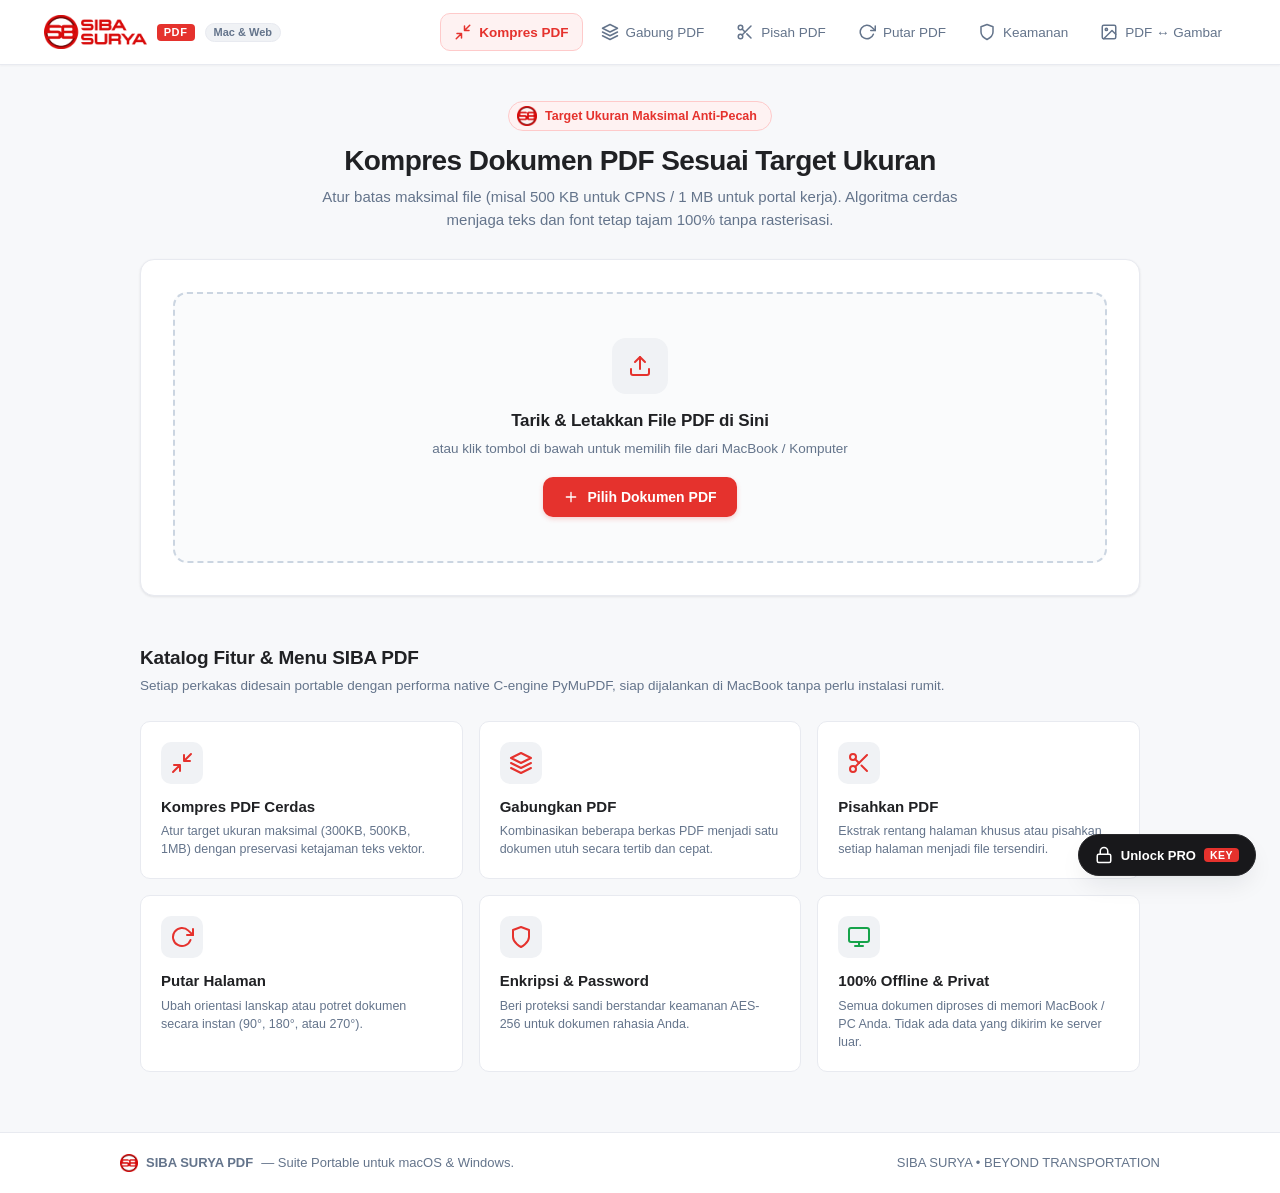
==== index.html @ d560466a "auto download now exist" ====
<!DOCTYPE html>
<html lang="id">

<head>
  <meta charset="UTF-8">
  <meta name="viewport" content="width=device-width, initial-scale=1.0">
  <title>SIBA SURYA PDF - Suite PDF Portable</title>
  <style>
/* ==========================================================================
   SIBA SURYA PDF SUITE - Premium Minimalist Design System
   Engineered for macOS & Modern Web | Apple-Inspired Clean Aesthetic
   ========================================================================== */

:root {
  /* Typography */
  --font-sans: -apple-system, BlinkMacSystemFont, "SF Pro Text", "SF Pro Display", "Segoe UI", Roboto, Helvetica, Arial, sans-serif;
  --font-mono: ui-monospace, SFMono-Regular, Menlo, Monaco, Consolas, "Liberation Mono", "Courier New", monospace;

  /* Primary Brand (Siba Crimson & Soft Tints) */
  --color-primary: #e5322d;
  --color-primary-hover: #cc2521;
  --color-primary-subtle: #fef2f2;
  --color-primary-border: #fecaca;
  --color-primary-glow: rgba(229, 50, 45, 0.15);

  /* Semantic Palettes (Soft & Comfortable) */
  --color-success: #16a34a;
  --color-success-subtle: #e7f3ec;
  --color-success-border: #b8dec8;
  --color-success-text: #15803d;

  --color-info: #2563eb;
  --color-info-subtle: #e9edff;
  --color-info-border: #c7d7fe;
  --color-info-text: #1d4ed8;

  --color-warning: #d97706;
  --color-warning-subtle: #fff1e3;
  --color-warning-border: #fcd9b6;
  --color-warning-text: #b45309;

  /* Neutral Background Surfaces (Apple Light UI) */
  --bg-app: #f7f8fa;
  --bg-surface: #ffffff;
  --bg-secondary: #f0f2f5;
  --bg-tertiary: #e9ecf0;

  /* Neutral Text Hierarchy */
  --text-main: #202124;
  --text-secondary: #64748b;
  --text-muted: #94a3b8;
  --text-subtle: #cbd5e1;

  /* Borders & Dividers */
  --border-subtle: #e8eaf0;
  --border-strong: #d5d8e0;
  --border-dashed: #cbd5e1;

  /* Layered Elevation Shadows */
  --shadow-xs: 0 1px 2px rgba(15, 23, 42, 0.04);
  --shadow-sm: 0 1px 3px rgba(15, 23, 42, 0.06), 0 1px 2px rgba(15, 23, 42, 0.03);
  --shadow-md: 0 4px 8px -1px rgba(15, 23, 42, 0.06), 0 2px 4px -2px rgba(15, 23, 42, 0.04);
  --shadow-lg: 0 12px 24px -4px rgba(15, 23, 42, 0.08), 0 4px 8px -4px rgba(15, 23, 42, 0.03);
  --shadow-modal: 0 24px 48px -12px rgba(15, 23, 42, 0.2), 0 12px 24px -8px rgba(15, 23, 42, 0.08);

  /* Standard 8pt Spacing Scale */
  --space-1: 4px;
  --space-2: 8px;
  --space-3: 12px;
  --space-4: 16px;
  --space-5: 20px;
  --space-6: 24px;
  --space-8: 32px;
  --space-10: 40px;
  --space-12: 48px;

  /* Corner Radii */
  --radius-xs: 4px;
  --radius-sm: 6px;
  --radius-md: 10px;
  --radius-lg: 14px;
  --radius-xl: 18px;
  --radius-full: 9999px;

  /* Transitions */
  --transition-fast: 160ms cubic-bezier(0.16, 1, 0.3, 1);
  --transition-normal: 220ms cubic-bezier(0.16, 1, 0.3, 1);

  /* Editor Overlay Inpainting Defaults */
  --text-color: #111827;
  --bg-inpainting: #ffffff;
}

/* ==========================================================================
   CSS Reset & Base Rules
   ========================================================================== */

*, *::before, *::after {
  box-sizing: border-box;
  margin: 0;
  padding: 0;
}

html {
  font-size: 16px;
  -webkit-text-size-adjust: 100%;
  text-size-adjust: 100%;
  scroll-behavior: smooth;
}

body {
  font-family: var(--font-sans);
  background-color: var(--bg-app);
  color: var(--text-main);
  line-height: 1.5;
  -webkit-font-smoothing: antialiased;
  -moz-osx-font-smoothing: grayscale;
  min-height: 100vh;
  display: flex;
  flex-direction: column;
}

button, input, select, textarea {
  font-family: inherit;
  font-size: inherit;
}

/* Universal Icon System */
.ui-icon {
  display: inline-block;
  vertical-align: middle;
  flex-shrink: 0;
  stroke-width: 2;
  stroke-linecap: round;
  stroke-linejoin: round;
  transition: transform var(--transition-fast), stroke var(--transition-fast);
}

.icon-xs { width: 14px; height: 14px; }
.icon-sm { width: 16px; height: 16px; }
.icon-md { width: 18px; height: 18px; }
.icon-lg { width: 20px; height: 20px; }
.icon-xl { width: 24px; height: 24px; }
.icon-2xl { width: 32px; height: 32px; }

/* ==========================================================================
   Top Header & Navigation (Strictly 1-Line Navbar)
   ========================================================================== */

.header {
  background: var(--bg-surface);
  border-bottom: 1px solid var(--border-subtle);
  position: sticky;
  top: 0;
  z-index: 100;
  box-shadow: var(--shadow-xs);
}

.header-inner {
  max-width: 1240px;
  margin: 0 auto;
  padding: 0 24px;
  height: 64px;
  display: flex;
  align-items: center;
  justify-content: space-between;
  gap: 16px;
}

.brand {
  display: inline-flex;
  align-items: center;
  gap: 10px;
  text-decoration: none;
  flex-shrink: 0;
}

.brand-full-logo {
  height: 34px;
  width: auto;
  object-fit: contain;
  display: block;
}

.badge-app-title {
  font-size: 11px;
  font-weight: 800;
  letter-spacing: 0.6px;
  color: #ffffff;
  background: var(--color-primary);
  padding: 3px 7px;
  border-radius: var(--radius-xs);
  display: inline-flex;
  align-items: center;
  line-height: 1;
}

.badge-platform {
  font-size: 11px;
  font-weight: 600;
  padding: 3px 8px;
  border-radius: var(--radius-full);
  background: var(--bg-secondary);
  color: var(--text-secondary);
  border: 1px solid var(--border-subtle);
  line-height: 1;
}

/* Nav Tabs: Strictly 1 Line with Smooth Native Touch Scrolling */
.nav-tabs {
  display: flex !important;
  align-items: center !important;
  gap: 4px !important;
  flex-wrap: nowrap !important;
  white-space: nowrap !important;
  overflow-x: auto !important;
  scrollbar-width: none !important;
  -ms-overflow-style: none !important;
  -webkit-overflow-scrolling: touch !important;
  padding: 4px 0 !important;
}

.nav-tabs::-webkit-scrollbar {
  display: none !important;
}

.nav-btn {
  display: inline-flex;
  align-items: center;
  gap: 7px;
  height: 38px;
  padding: 0 13px;
  background: transparent;
  border: 1px solid transparent;
  border-radius: var(--radius-md);
  font-size: 13.5px;
  font-weight: 500;
  color: var(--text-secondary);
  cursor: pointer;
  white-space: nowrap;
  flex-shrink: 0;
  transition: all var(--transition-fast);
}

.nav-btn:hover {
  background: var(--bg-secondary);
  color: var(--text-main);
}

.nav-btn.active {
  background: var(--color-primary-subtle);
  color: var(--color-primary);
  border-color: var(--color-primary-border);
  font-weight: 600;
}

.nav-btn .ui-icon {
  color: inherit;
}

/* Red Glossy Shimmering PRO Tab */
.nav-btn-pro {
  display: none;
  background: linear-gradient(135deg, #dc2626 0%, #b91c1c 100%) !important;
  color: #ffffff !important;
  font-weight: 700 !important;
  border: 1px solid #ef4444 !important;
  position: relative !important;
  overflow: hidden !important;
  box-shadow: 0 2px 6px rgba(220, 38, 38, 0.25) !important;
}

.nav-btn-pro .ui-icon {
  stroke: #ffffff !important;
}

.nav-btn-pro::after {
  content: '';
  position: absolute;
  top: -50%;
  left: -70%;
  width: 45%;
  height: 200%;
  background: linear-gradient(
    to right,
    rgba(255, 255, 255, 0) 0%,
    rgba(255, 255, 255, 0.45) 50%,
    rgba(255, 255, 255, 0) 100%
  );
  transform: rotate(25deg);
  animation: proShimmer 2.8s infinite cubic-bezier(0.4, 0, 0.2, 1);
  pointer-events: none;
}

@keyframes proShimmer {
  0% { left: -70%; }
  45%, 100% { left: 140%; }
}

@keyframes toastSlideDown {
  from {
    opacity: 0;
    transform: translate(-50%, -20px);
  }
  to {
    opacity: 1;
    transform: translate(-50%, 0);
  }
}

#auto-download-toast {
  position: fixed;
  top: 24px;
  left: 50%;
  transform: translateX(-50%);
  background: #059669;
  color: #ffffff;
  padding: 12px 24px;
  border-radius: 9999px;
  box-shadow: 0 10px 25px rgba(5, 150, 105, 0.40);
  z-index: 99999;
  font-size: 13.5px;
  font-weight: 600;
  display: flex;
  align-items: center;
  gap: 10px;
  pointer-events: none;
  animation: toastSlideDown 0.3s cubic-bezier(0.16, 1, 0.3, 1);
  transition: opacity 0.3s ease, transform 0.3s ease;
}

body.pro-editor-dark-mode #auto-download-toast {
  background: #059669 !important;
  color: #ffffff !important;
  box-shadow: 0 12px 28px rgba(0, 0, 0, 0.65) !important;
  border: 1px solid rgba(255, 255, 255, 0.18) !important;
}

.nav-btn-pro.active {
  border-color: #fca5a5 !important;
  box-shadow: 0 0 0 3px rgba(239, 68, 68, 0.25), 0 4px 12px rgba(220, 38, 38, 0.35) !important;
}

/* ==========================================================================
   Main Layout & Hero Section
   ========================================================================== */

.container {
  max-width: 1040px;
  width: 100%;
  margin: 36px auto 60px;
  padding: 0 20px;
  flex: 1;
}

.hero-section {
  text-align: center;
  margin-bottom: 28px;
}

.hero-brand-badge {
  display: inline-flex;
  align-items: center;
  gap: 8px;
  padding: 4px 14px 4px 8px;
  border-radius: var(--radius-full);
  background: var(--color-primary-subtle);
  color: var(--color-primary);
  border: 1px solid var(--color-primary-border);
  font-size: 12.5px;
  font-weight: 600;
  margin-bottom: 12px;
}

.hero-sb-icon {
  width: 20px;
  height: 20px;
  object-fit: contain;
  display: block;
}

.hero-title {
  font-size: 28px;
  font-weight: 700;
  letter-spacing: -0.02em;
  color: var(--text-main);
  margin-bottom: 8px;
  line-height: 1.25;
}

.hero-subtitle {
  font-size: 15px;
  color: var(--text-secondary);
  max-width: 640px;
  margin: 0 auto;
  line-height: 1.5;
}

/* ==========================================================================
   Card Surfaces & Containers
   ========================================================================== */

.card-box {
  background: var(--bg-surface);
  border: 1px solid var(--border-subtle);
  border-radius: var(--radius-lg);
  box-shadow: var(--shadow-sm);
  padding: 32px;
  margin-bottom: 32px;
  transition: box-shadow var(--transition-normal);
}

/* Dropzone: Standardized Vector Icon, Clean Dashed Border */
.dropzone {
  border: 2px dashed var(--border-dashed);
  border-radius: var(--radius-lg);
  padding: 44px 24px;
  text-align: center;
  background: #fafbfc;
  cursor: pointer;
  transition: all var(--transition-normal);
  position: relative;
}

.dropzone:hover, .dropzone.dragover {
  border-color: var(--color-primary);
  background: #fef8f8;
}

.dropzone-icon-wrap {
  width: 56px;
  height: 56px;
  border-radius: var(--radius-lg);
  background: var(--bg-secondary);
  display: inline-flex;
  align-items: center;
  justify-content: center;
  color: var(--color-primary);
  margin-bottom: 14px;
  transition: transform var(--transition-fast), background var(--transition-fast);
}

.dropzone:hover .dropzone-icon-wrap {
  transform: translateY(-2px);
  background: var(--color-primary-subtle);
}

.dropzone-title {
  font-size: 17px;
  font-weight: 700;
  color: var(--text-main);
  margin-bottom: 5px;
  letter-spacing: -0.01em;
}

.dropzone-subtitle {
  font-size: 13.5px;
  color: var(--text-secondary);
  margin-bottom: 18px;
}

/* Buttons */
.btn-select-file {
  display: inline-flex;
  align-items: center;
  justify-content: center;
  gap: 8px;
  height: 40px;
  padding: 0 20px;
  background: var(--color-primary);
  color: #ffffff;
  border-radius: var(--radius-md);
  font-size: 14px;
  font-weight: 600;
  border: none;
  cursor: pointer;
  box-shadow: 0 2px 5px rgba(229, 50, 45, 0.22);
  transition: all var(--transition-fast);
}

.btn-select-file:hover {
  background: var(--color-primary-hover);
  box-shadow: 0 4px 10px rgba(229, 50, 45, 0.32);
}

.btn-action-main {
  width: 100%;
  height: 48px;
  padding: 0 24px;
  background: var(--color-primary);
  color: #ffffff;
  border: none;
  border-radius: var(--radius-md);
  font-size: 15px;
  font-weight: 600;
  cursor: pointer;
  box-shadow: 0 2px 6px rgba(229, 50, 45, 0.22);
  transition: all var(--transition-fast);
  display: inline-flex;
  align-items: center;
  justify-content: center;
  gap: 8px;
}

.btn-action-main:hover {
  background: var(--color-primary-hover);
  box-shadow: 0 4px 14px rgba(229, 50, 45, 0.32);
}

.btn-action-main:disabled {
  opacity: 0.45;
  cursor: not-allowed;
  box-shadow: none;
}

/* File List Header for Merge PDF */
.file-list-header {
  display: flex;
  align-items: center;
  justify-content: space-between;
  margin-top: 14px;
  margin-bottom: 8px;
  padding: 4px 2px;
}

.file-list-header-left {
  display: flex;
  align-items: center;
  gap: 8px;
}

.file-list-header-title {
  font-weight: 600;
  font-size: 14px;
  color: var(--text-main, #1e293b);
}

.file-list-header-badge {
  background: var(--bg-secondary, #f1f5f9);
  color: var(--text-secondary, #64748b);
  border: 1px solid var(--border-subtle, #e2e8f0);
  font-size: 12px;
  font-weight: 600;
  padding: 2px 8px;
  border-radius: 12px;
}

.btn-reset-list {
  display: inline-flex;
  align-items: center;
  gap: 6px;
  background: rgba(239, 68, 68, 0.08);
  border: 1px solid rgba(239, 68, 68, 0.28);
  border-radius: var(--radius-sm, 6px);
  padding: 5px 11px;
  font-size: 12.5px;
  font-weight: 600;
  color: #dc2626;
  cursor: pointer;
  transition: all var(--transition-fast, 0.15s ease);
}

.btn-reset-list:hover {
  background: rgba(239, 68, 68, 0.16);
  border-color: #ef4444;
  color: #b91c1c;
  transform: translateY(-1px);
}

.btn-reset-list:active {
  transform: translateY(0);
}

/* File Preview Strip */
.file-preview {
  display: flex;
  align-items: center;
  justify-content: space-between;
  background: var(--bg-secondary);
  border: 1px solid var(--border-subtle);
  border-radius: var(--radius-md);
  padding: 12px 16px;
  margin-top: 18px;
}

.file-preview-left {
  display: flex;
  align-items: center;
  gap: 12px;
  min-width: 0;
}

.file-icon {
  width: 38px;
  height: 38px;
  background: #ffffff;
  border: 1px solid var(--border-subtle);
  border-radius: var(--radius-sm);
  display: flex;
  align-items: center;
  justify-content: center;
  color: var(--color-primary);
  flex-shrink: 0;
}

.file-name {
  font-size: 14px;
  font-weight: 600;
  color: var(--text-main);
  max-width: 480px;
  white-space: nowrap;
  overflow: hidden;
  text-overflow: ellipsis;
}

.file-size {
  font-size: 12.5px;
  color: var(--text-secondary);
}

.btn-remove-file {
  background: transparent;
  border: none;
  color: var(--text-muted);
  cursor: pointer;
  padding: 6px;
  border-radius: var(--radius-sm);
  display: inline-flex;
  align-items: center;
  justify-content: center;
  transition: all var(--transition-fast);
}

.btn-remove-file:hover {
  color: var(--color-primary);
  background: var(--color-primary-subtle);
}

/* ==========================================================================
   Compression Settings & Segmented Controls
   ========================================================================== */

.compress-options-wrap {
  margin-top: 24px;
  border-top: 1px solid var(--border-subtle);
  padding-top: 24px;
}

.options-title {
  font-size: 15px;
  font-weight: 700;
  color: var(--text-main);
  margin-bottom: 14px;
  display: flex;
  align-items: center;
  gap: 8px;
}

/* Segmented Control Mode Switcher */
.segmented-control {
  display: flex;
  background: var(--bg-secondary);
  padding: 3px;
  border-radius: var(--radius-md);
  border: 1px solid var(--border-subtle);
  margin-bottom: 20px;
}

.segment-btn {
  flex: 1;
  height: 38px;
  padding: 0 14px;
  font-size: 13.5px;
  font-weight: 600;
  text-align: center;
  background: transparent;
  border: none;
  border-radius: var(--radius-sm);
  color: var(--text-secondary);
  cursor: pointer;
  transition: all var(--transition-fast);
  display: inline-flex;
  align-items: center;
  justify-content: center;
  gap: 8px;
}

.segment-btn.active {
  background: var(--bg-surface);
  color: var(--text-main);
  box-shadow: var(--shadow-xs);
}

.pill-rec {
  background: var(--color-success-subtle);
  color: var(--color-success-text);
  border: 1px solid var(--color-success-border);
  font-size: 11px;
  font-weight: 700;
  padding: 2px 7px;
  border-radius: var(--radius-full);
  line-height: 1;
}

/* Target Box Settings */
.target-box {
  background: #fafbfc;
  border: 1px solid var(--border-subtle);
  border-radius: var(--radius-md);
  padding: 20px;
  margin-bottom: 20px;
}

.preset-pills-row {
  display: flex;
  flex-wrap: wrap;
  gap: 8px;
  margin-bottom: 18px;
}

.preset-pill {
  height: 36px;
  padding: 0 14px;
  background: #ffffff;
  border: 1px solid var(--border-subtle);
  border-radius: var(--radius-full);
  font-size: 13px;
  font-weight: 500;
  color: var(--text-secondary);
  cursor: pointer;
  transition: all var(--transition-fast);
  display: inline-flex;
  align-items: center;
  gap: 6px;
}

.preset-pill span {
  font-weight: 700;
  color: var(--text-main);
}

.preset-pill:hover {
  border-color: var(--border-strong);
  color: var(--text-main);
}

.preset-pill.active {
  background: var(--color-primary-subtle);
  border-color: var(--color-primary);
  color: var(--color-primary);
}

.preset-pill.active span {
  color: var(--color-primary);
}

.slider-group {
  margin-bottom: 16px;
}

.slider-header {
  display: flex;
  justify-content: space-between;
  align-items: center;
  margin-bottom: 10px;
}

.slider-label {
  font-size: 13.5px;
  font-weight: 600;
  color: var(--text-main);
}

.slider-val-box {
  display: flex;
  align-items: center;
  gap: 6px;
}

.slider-num-input {
  width: 90px;
  height: 36px;
  padding: 0 10px;
  border: 1px solid var(--border-strong);
  border-radius: var(--radius-sm);
  font-size: 14.5px;
  font-weight: 700;
  text-align: right;
  color: var(--text-main);
  background: #ffffff;
  outline: none;
  transition: border-color var(--transition-fast);
}

.slider-num-input:focus {
  border-color: var(--color-primary);
}

.slider-unit {
  font-size: 13.5px;
  font-weight: 600;
  color: var(--text-secondary);
}

.slider-input {
  width: 100%;
  height: 6px;
  border-radius: var(--radius-full);
  background: var(--border-subtle);
  outline: none;
  appearance: none;
  -webkit-appearance: none;
  cursor: pointer;
}

.slider-input::-webkit-slider-thumb {
  -webkit-appearance: none;
  appearance: none;
  width: 20px;
  height: 20px;
  border-radius: 50%;
  background: var(--color-primary);
  cursor: pointer;
  box-shadow: 0 1px 3px rgba(0,0,0,0.25);
  border: 2px solid #ffffff;
  transition: transform var(--transition-fast);
}

.slider-input::-webkit-slider-thumb:hover {
  transform: scale(1.1);
}

.quality-banner {
  display: flex;
  align-items: flex-start;
  gap: 10px;
  background: var(--color-info-subtle);
  border: 1px solid var(--color-info-border);
  border-radius: var(--radius-md);
  padding: 12px 14px;
  font-size: 13px;
  color: var(--color-info-text);
  line-height: 1.45;
}

/* Classical Presets Grid */
.classical-grid {
  display: grid;
  grid-template-columns: repeat(auto-fit, minmax(220px, 1fr));
  gap: 14px;
  margin-bottom: 20px;
}

.preset-card {
  border: 1px solid var(--border-subtle);
  border-radius: var(--radius-md);
  padding: 16px;
  cursor: pointer;
  background: #ffffff;
  transition: all var(--transition-fast);
}

.preset-card:hover {
  border-color: var(--border-strong);
}

.preset-card.active {
  border-color: var(--color-primary);
  background: var(--color-primary-subtle);
  box-shadow: 0 0 0 1px var(--color-primary);
}

.preset-card-title {
  font-size: 14.5px;
  font-weight: 700;
  margin-bottom: 4px;
  color: var(--text-main);
}

.preset-card-desc {
  font-size: 12.5px;
  color: var(--text-secondary);
  line-height: 1.4;
}

/* Progress Spinner State */
.progress-card {
  background: #ffffff;
  border: 1px solid var(--border-subtle);
  border-radius: var(--radius-md);
  padding: 32px 24px;
  text-align: center;
  margin-top: 20px;
}

.spinner {
  width: 32px;
  height: 32px;
  border: 3px solid var(--border-subtle);
  border-top-color: var(--color-primary);
  border-radius: 50%;
  animation: spin 0.8s linear infinite;
  margin: 0 auto 14px;
}

@keyframes spin {
  to { transform: rotate(360deg); }
}

.progress-text {
  font-size: 14.5px;
  font-weight: 600;
  color: var(--text-main);
  margin-bottom: 4px;
}

.progress-subtext {
  font-size: 12.5px;
  color: var(--text-secondary);
}

/* Result Box */
.result-box {
  background: #ffffff;
  border: 1px solid var(--border-subtle);
  border-radius: var(--radius-lg);
  padding: 24px;
  margin-top: 20px;
  box-shadow: var(--shadow-sm);
}

.result-header {
  display: flex;
  align-items: center;
  justify-content: space-between;
  margin-bottom: 20px;
  padding-bottom: 14px;
  border-bottom: 1px solid var(--border-subtle);
}

.result-badge-status {
  display: inline-flex;
  align-items: center;
  gap: 6px;
  padding: 5px 12px;
  border-radius: var(--radius-full);
  font-size: 12.5px;
  font-weight: 700;
}

.badge-success {
  background: var(--color-success-subtle);
  color: var(--color-success-text);
  border: 1px solid var(--color-success-border);
}

.badge-warning {
  background: var(--color-warning-subtle);
  color: var(--color-warning-text);
  border: 1px solid var(--color-warning-border);
}

.stats-grid {
  display: grid;
  grid-template-columns: repeat(3, 1fr);
  gap: 12px;
  margin-bottom: 20px;
}

.stat-item {
  background: var(--bg-secondary);
  border-radius: var(--radius-md);
  padding: 14px;
  text-align: center;
}

.stat-label {
  font-size: 11.5px;
  font-weight: 600;
  text-transform: uppercase;
  letter-spacing: 0.5px;
  color: var(--text-secondary);
  margin-bottom: 4px;
}

.stat-val {
  font-size: 20px;
  font-weight: 800;
  color: var(--text-main);
}

.stat-val.highlight {
  color: var(--color-success);
}

.stat-val-info {
  color: #0284c7;
}

.result-note {
  font-size: 13px;
  color: var(--text-secondary);
  margin-bottom: 18px;
  background: var(--bg-secondary);
  padding: 10px 14px;
  border-radius: var(--radius-sm);
  border: 1px solid var(--border-subtle);
}

.result-actions {
  display: flex;
  gap: 12px;
}

.btn-download {
  flex: 2;
  height: 44px;
  padding: 0 20px;
  background: var(--color-success);
  color: #ffffff;
  border: none;
  border-radius: var(--radius-md);
  font-size: 14.5px;
  font-weight: 600;
  cursor: pointer;
  display: inline-flex;
  align-items: center;
  justify-content: center;
  gap: 8px;
  text-decoration: none;
  box-shadow: 0 2px 5px rgba(22, 163, 74, 0.25);
  transition: all var(--transition-fast);
}

.btn-download:hover {
  background: #15803d;
  box-shadow: 0 4px 10px rgba(22, 163, 74, 0.35);
}

.btn-reset {
  flex: 1;
  height: 44px;
  padding: 0 16px;
  background: var(--bg-secondary);
  color: var(--text-main);
  border: 1px solid var(--border-subtle);
  border-radius: var(--radius-md);
  font-size: 13.5px;
  font-weight: 600;
  cursor: pointer;
  transition: all var(--transition-fast);
}

.btn-reset:hover {
  background: var(--border-subtle);
}

/* ==========================================================================
   Tool Sections Toggle & Form Fields
   ========================================================================== */

.tool-section {
  display: none;
}

.tool-section.active {
  display: block;
}

.form-group {
  margin-bottom: 18px;
}

.form-label {
  display: block;
  font-size: 13.5px;
  font-weight: 600;
  margin-bottom: 6px;
  color: var(--text-main);
}

.form-input, .form-select {
  width: 100%;
  height: 42px;
  padding: 0 14px;
  border: 1px solid var(--border-strong);
  border-radius: var(--radius-sm);
  font-size: 14px;
  color: var(--text-main);
  background: #ffffff;
  outline: none;
  transition: border-color var(--transition-fast), box-shadow var(--transition-fast);
}

.form-input:focus, .form-select:focus {
  border-color: var(--color-primary);
  box-shadow: 0 0 0 3px var(--color-primary-glow);
}

.form-hint {
  font-size: 12px;
  color: var(--text-secondary);
  margin-top: 4px;
}

/* ==========================================================================
   Tools Grid (Katalog Fitur & Menu)
   ========================================================================== */

.tools-grid {
  display: grid;
  grid-template-columns: repeat(auto-fit, minmax(240px, 1fr));
  gap: 16px;
  margin-top: 24px;
}

.tool-card {
  background: var(--bg-surface);
  border: 1px solid var(--border-subtle);
  border-radius: var(--radius-md);
  padding: 20px;
  text-decoration: none;
  color: inherit;
  transition: all var(--transition-normal);
  cursor: pointer;
  display: flex;
  flex-direction: column;
}

.tool-card:hover {
  border-color: var(--border-strong);
  transform: translateY(-2px);
  box-shadow: var(--shadow-md);
}

.tool-card-icon {
  width: 42px;
  height: 42px;
  border-radius: var(--radius-md);
  background: var(--bg-secondary);
  display: inline-flex;
  align-items: center;
  justify-content: center;
  color: var(--color-primary);
  margin-bottom: 12px;
}

.tool-card-title {
  font-size: 15px;
  font-weight: 700;
  margin-bottom: 4px;
  color: var(--text-main);
}

.tool-card-desc {
  font-size: 12.5px;
  color: var(--text-secondary);
  line-height: 1.45;
}

/* ==========================================================================
   PRO Editor & OCR Interface
   ========================================================================== */

.editor-workspace {
  display: flex;
  flex-direction: column;
  gap: 14px;
}

.editor-toolbar {
  display: flex;
  align-items: center;
  justify-content: space-between;
  background: #ffffff;
  border: 1px solid var(--border-subtle);
  border-radius: var(--radius-md);
  padding: 8px 14px;
  flex-wrap: wrap;
  gap: 10px;
  box-shadow: var(--shadow-xs);
}

/* Secondary Rich Text Formatting & Auto-Detect Bar */
.editor-format-bar {
  display: flex;
  align-items: center;
  background: #ffffff;
  border: 1px solid var(--border-subtle);
  border-radius: var(--radius-md);
  padding: 6px 14px;
  flex-wrap: wrap;
  gap: 14px;
  box-shadow: var(--shadow-xs);
}

.format-detect-badge {
  display: inline-flex;
  align-items: center;
  gap: 6px;
  font-size: 12px;
  font-weight: 600;
  color: #b91c1c;
  background: #fef2f2;
  border: 1px solid #fecaca;
  padding: 4px 10px;
  border-radius: var(--radius-full);
}

.format-group {
  display: inline-flex;
  align-items: center;
  gap: 6px;
}

.format-label {
  font-size: 12px;
  font-weight: 600;
  color: var(--text-secondary);
}

.format-select {
  height: 32px;
  padding: 0 8px;
  border: 1px solid var(--border-subtle);
  border-radius: var(--radius-sm);
  font-size: 13px;
  color: var(--text-main);
  background: #ffffff;
  outline: none;
  cursor: pointer;
  transition: all var(--transition-fast);
}

.format-select:focus {
  border-color: var(--color-primary);
}

.format-size-control {
  display: inline-flex;
  align-items: center;
  background: var(--bg-secondary);
  border: 1px solid var(--border-subtle);
  border-radius: var(--radius-sm);
  padding: 2px;
}

.format-size-btn {
  width: 26px;
  height: 26px;
  background: transparent;
  border: none;
  font-size: 14px;
  font-weight: 700;
  color: var(--text-main);
  cursor: pointer;
  border-radius: 4px;
  display: flex;
  align-items: center;
  justify-content: center;
  transition: all var(--transition-fast);
}

.format-size-btn:hover {
  background: #ffffff;
}

.format-size-input {
  width: 34px;
  height: 26px;
  border: none;
  background: transparent;
  text-align: center;
  font-size: 13px;
  font-weight: 700;
  color: var(--text-main);
  outline: none;
}

.format-size-unit {
  font-size: 11px;
  color: var(--text-muted);
  padding-right: 4px;
}

.format-styles-row {
  display: inline-flex;
  align-items: center;
  gap: 3px;
  background: var(--bg-secondary);
  padding: 2px;
  border-radius: var(--radius-sm);
  border: 1px solid var(--border-subtle);
}

.format-btn {
  width: 28px;
  height: 28px;
  background: transparent;
  border: none;
  border-radius: 4px;
  font-size: 13px;
  color: var(--text-main);
  cursor: pointer;
  display: flex;
  align-items: center;
  justify-content: center;
  transition: all var(--transition-fast);
}

.format-btn:hover {
  background: #ffffff;
}

.format-btn.active {
  background: #fee2e2;
  color: #dc2626;
  font-weight: 700;
}

.format-color-box {
  display: inline-flex;
  align-items: center;
}

.format-color-picker {
  -webkit-appearance: none;
  -moz-appearance: none;
  appearance: none;
  width: 28px;
  height: 28px;
  border: 1px solid var(--border-subtle);
  border-radius: var(--radius-sm);
  cursor: pointer;
  padding: 0;
  background: transparent;
}

.format-color-picker::-webkit-color-swatch-wrapper {
  padding: 2px;
}

.format-color-picker::-webkit-color-swatch {
  border: none;
  border-radius: 3px;
}

.editor-toolbar-group {
  display: flex;
  align-items: center;
  gap: 6px;
}

.editor-tool-btn {
  display: inline-flex;
  align-items: center;
  gap: 6px;
  height: 36px;
  padding: 0 12px;
  background: var(--bg-surface);
  border: 1px solid var(--border-subtle);
  border-radius: var(--radius-sm);
  font-size: 13px;
  font-weight: 600;
  color: var(--text-main);
  cursor: pointer;
  transition: all var(--transition-fast);
  white-space: nowrap;
}

.editor-tool-btn:hover {
  background: var(--bg-secondary);
  border-color: var(--border-strong);
}

.editor-tool-btn.primary {
  background: #dc2626;
  color: #ffffff;
  border-color: #dc2626;
  box-shadow: 0 1px 3px rgba(220, 38, 38, 0.25);
}

.editor-tool-btn.primary:hover {
  background: #b91c1c;
}

/* OCR Live Badge & Progress */
.ocr-badge {
  display: inline-flex;
  align-items: center;
  gap: 6px;
  background: var(--color-success-subtle);
  color: var(--color-success-text);
  border: 1px solid var(--color-success-border);
  border-radius: var(--radius-full);
  padding: 4px 10px;
  font-size: 12px;
  font-weight: 600;
}

.ocr-dot {
  width: 7px;
  height: 7px;
  border-radius: 50%;
  background: var(--color-success);
  animation: ocrPulse 1.8s infinite;
}

@keyframes ocrPulse {
  0% { transform: scale(0.95); box-shadow: 0 0 0 0 rgba(22, 163, 74, 0.6); }
  70% { transform: scale(1); box-shadow: 0 0 0 5px rgba(22, 163, 74, 0); }
  100% { transform: scale(0.95); box-shadow: 0 0 0 0 rgba(22, 163, 74, 0); }
}

.ocr-progress-card {
  background: #ffffff;
  border: 1px solid var(--border-subtle);
  border-left: 4px solid #dc2626;
  border-radius: var(--radius-md);
  padding: 12px 16px;
  box-shadow: var(--shadow-xs);
}

.ocr-progress-track {
  width: 100%;
  height: 6px;
  background: var(--bg-secondary);
  border-radius: var(--radius-full);
  overflow: hidden;
  margin-top: 8px;
}

.ocr-progress-fill {
  height: 100%;
  background: linear-gradient(90deg, #ef4444, #dc2626);
  border-radius: var(--radius-full);
  transition: width 0.2s ease;
}

/* Animated PRO Document Loading & OCR Progress */
.pro-upload-loading {
  display: flex;
  flex-direction: column;
  align-items: center;
  justify-content: center;
  text-align: center;
  padding: 48px 24px;
  background: var(--bg-surface, #ffffff);
  border-radius: var(--radius-lg);
  animation: fadeIn 0.25s ease-out;
}

.pro-loading-ring-wrap {
  position: relative;
  width: 80px;
  height: 80px;
  display: flex;
  align-items: center;
  justify-content: center;
  margin-bottom: 16px;
}

.pro-loading-ring-svg {
  width: 100%;
  height: 100%;
  transform: rotate(-90deg);
}

.pro-loading-ring-bg {
  stroke: var(--bg-secondary);
}

.pro-loading-ring-bar {
  stroke: #dc2626;
  stroke-dasharray: 213.63;
  stroke-dashoffset: 213.63;
  stroke-linecap: round;
  transition: stroke-dashoffset 0.25s cubic-bezier(0.4, 0, 0.2, 1);
}

.pro-loading-pct-number {
  position: absolute;
  font-size: 18px;
  font-weight: 800;
  color: var(--text-main);
  letter-spacing: -0.5px;
}

.pro-loading-heading {
  font-size: 16px;
  font-weight: 700;
  color: var(--text-main);
  margin-bottom: 6px;
}

.pro-loading-subtext {
  font-size: 13px;
  color: var(--text-secondary);
  max-width: 360px;
  line-height: 1.5;
  margin-bottom: 16px;
  min-height: 20px;
  transition: opacity 0.2s ease;
}

.pro-loading-track {
  width: 260px;
  max-width: 90%;
  height: 6px;
  background: var(--bg-secondary);
  border-radius: var(--radius-full);
  overflow: hidden;
  margin-bottom: 14px;
}

.pro-loading-fill {
  height: 100%;
  background: linear-gradient(90deg, #ef4444, #dc2626);
  border-radius: var(--radius-full);
  transition: width 0.25s cubic-bezier(0.4, 0, 0.2, 1);
}

.pro-loading-fileinfo {
  display: inline-flex;
  align-items: center;
  gap: 6px;
  padding: 4px 12px;
  background: var(--bg-secondary);
  border: 1px solid var(--border-subtle);
  border-radius: var(--radius-full);
  font-size: 12px;
  font-weight: 600;
  color: var(--text-secondary);
  max-width: 320px;
  overflow: hidden;
  text-overflow: ellipsis;
  white-space: nowrap;
}

/* Visual Canvas Stage */
.editor-stage-scroll {
  background: #f1f5f9;
  border: 1px solid var(--border-subtle);
  border-radius: var(--radius-md);
  padding: 24px;
  overflow: auto;
  display: flex;
  justify-content: center;
  min-height: 520px;
}

.editor-stage {
  position: relative;
  background: #ffffff;
  box-shadow: 0 4px 20px rgba(0, 0, 0, 0.08);
  user-select: none;
  overflow: hidden;
}

.editor-canvas-img {
  display: block;
  width: 100%;
  height: 100%;
  pointer-events: none;
}

#pro-text-overlays,
#pro-added-overlays {
  position: absolute;
  top: 0;
  left: 0;
  width: 100%;
  height: 100%;
  pointer-events: none;
}

/* Scanned editable text block overlay (Zero Ghosting & Precision Framing) */
.text-overlay-block {
  position: absolute;
  border: 1px dashed rgba(220, 38, 38, 0.25);
  background: transparent !important;
  color: transparent !important;
  outline: none;
  cursor: text;
  padding: 0;
  box-sizing: border-box;
  line-height: 1.05;
  display: flex;
  align-items: center;
  transition: border-color 0.15s ease, width 0.06s ease-out, left 0.06s ease-out;
  user-select: text;
  white-space: nowrap !important;
  word-break: keep-all;
  overflow: visible;
  pointer-events: auto;
}

.text-overlay-block:hover {
  border: 1.5px dashed #dc2626 !important;
  background: rgba(220, 38, 38, 0.05) !important;
}

.text-overlay-block:focus,
.text-overlay-block.is-editing {
  border: 1.5px solid #dc2626 !important;
  background: var(--bg-inpainting, #ffffff) !important;
  color: var(--text-color, #111827) !important;
  box-shadow: 0 0 0 3px rgba(220, 38, 38, 0.15) !important;
  z-index: 50 !important;
}

.text-overlay-block.is-modified {
  border: 1px dashed #16a34a !important;
  background: var(--bg-inpainting, #ffffff) !important;
  color: var(--text-color, #111827) !important;
  z-index: 30 !important;
}

.text-overlay-block.is-deleted {
  background: var(--bg-inpainting, #ffffff) !important;
  border: 1px dashed #cbd5e1 !important;
  color: transparent !important;
  z-index: 30 !important;
}

.text-overlay-block b,
.text-overlay-block strong,
.text-overlay-block i,
.text-overlay-block em,
.text-overlay-block u,
.text-overlay-block span {
  color: inherit;
  font-family: inherit;
  font-size: inherit;
}

.text-overlay-block.is-paragraph-block {
  display: block !important;
  white-space: pre-wrap !important;
  word-wrap: break-word;
  overflow-wrap: break-word;
  overflow: visible;
  height: auto !important;
  padding: 1px 2px;
  cursor: text;
}

.text-overlay-block.ocr-detected {
  border-color: rgba(220, 38, 38, 0.35);
}

.text-overlay-block.ocr-detected:hover {
  border-color: #dc2626;
  background: rgba(220, 38, 38, 0.06) !important;
}

.ocr-tag {
  display: none;
}

/* Ghost-patch masks original scanned/PDF text when user re-aligns a box elsewhere */
.text-ghost-patch {
  position: absolute;
  background: var(--bg-inpainting, #ffffff);
  pointer-events: none;
  z-index: 15;
}

.format-detect-badge.warn-pulse {
  background: #fef3c7;
  border-color: #f59e0b;
  color: #b45309;
}

/* Added Text & Images (Interactive Drag & Edit) */
.added-text-block {
  position: absolute;
  min-width: 96px;
  min-height: 26px;
  border: 1.5px dashed var(--color-info);
  background: rgba(255, 255, 255, 0.92);
  padding: 0;
  cursor: grab;
  font-size: 14px;
  color: #111827;
  outline: none;
  z-index: 60;
  box-shadow: 0 2px 6px rgba(0,0,0,0.08);
  pointer-events: auto !important;
  user-select: none;
  display: inline-flex;
  align-items: stretch;
  border-radius: 4px;
  transition: border-color 0.15s ease, box-shadow 0.15s ease;
}

.added-text-block:hover,
.added-text-block.is-selected {
  border-color: var(--color-info-text);
  box-shadow: 0 0 0 3px rgba(37, 99, 235, 0.15);
  z-index: 70;
}

.added-text-block.is-dragging,
.added-text-block.is-dragging * {
  cursor: grabbing !important;
}

.added-text-block.is-dragging {
  opacity: 0.92;
  box-shadow: 0 8px 20px rgba(0, 0, 0, 0.16);
  z-index: 80;
}

/* Built-in Drag Handle Grip on Left Side (Never Clipped) */
.added-text-drag-handle {
  width: 22px;
  min-width: 22px;
  background: #2563eb;
  color: #ffffff;
  display: flex;
  align-items: center;
  justify-content: center;
  cursor: grab;
  pointer-events: auto !important;
  border-top-left-radius: 2px;
  border-bottom-left-radius: 2px;
  flex-shrink: 0;
  user-select: none;
}

.added-text-drag-handle:hover {
  background: #1d4ed8;
}

.added-text-drag-handle:active {
  cursor: grabbing;
}

/* Editable Area Inside Added Text Block */
.added-text-editable {
  min-width: 60px;
  min-height: 22px;
  padding: 3px 8px;
  outline: none;
  cursor: grab;
  user-select: none;
  white-space: pre-wrap;
  word-break: break-word;
  line-height: 1.2;
  pointer-events: auto !important;
  display: flex;
  align-items: center;
}

.added-text-block.is-typing .added-text-editable {
  cursor: text;
  user-select: text;
  background: #ffffff;
}

.added-image-item {
  position: absolute;
  cursor: move;
  border: 1.5px solid var(--color-info);
  box-shadow: 0 4px 10px rgba(0,0,0,0.12);
  z-index: 65;
  pointer-events: auto !important;
  user-select: none;
}

.added-image-item img {
  width: 100%;
  height: 100%;
  display: block;
  pointer-events: none;
  object-fit: contain;
}

.added-item-del-btn {
  position: absolute;
  top: -10px;
  right: -10px;
  width: 20px;
  height: 20px;
  background: #dc2626;
  color: #ffffff;
  border-radius: 50%;
  border: 2px solid #ffffff;
  display: flex;
  align-items: center;
  justify-content: center;
  font-size: 12px;
  font-weight: 700;
  line-height: 1;
  cursor: pointer;
  pointer-events: auto !important;
  box-shadow: 0 1px 3px rgba(0,0,0,0.25);
  z-index: 5;
}

/* ==========================================================================
   Floating Unlock PRO Pill & Authorization Modal
   ========================================================================== */

.floating-pro-btn {
  position: fixed;
  bottom: 24px;
  right: 24px;
  z-index: 900;
  height: 42px;
  padding: 0 16px;
  display: inline-flex;
  align-items: center;
  gap: 8px;
  background: #18181b;
  color: #ffffff;
  border: 1px solid #27272a;
  border-radius: var(--radius-full);
  font-size: 13px;
  font-weight: 600;
  cursor: pointer;
  box-shadow: var(--shadow-lg);
  transition: transform var(--transition-fast), box-shadow var(--transition-fast);
}

.floating-pro-btn:hover {
  transform: translateY(-2px);
  box-shadow: 0 16px 32px -8px rgba(0, 0, 0, 0.35);
}

.floating-pro-badge {
  background: var(--color-primary);
  color: #ffffff;
  font-size: 10.5px;
  font-weight: 800;
  padding: 2px 6px;
  border-radius: var(--radius-xs);
  letter-spacing: 0.5px;
  line-height: 1;
}

/* Modal Popup */
.pro-modal-backdrop {
  position: fixed;
  inset: 0;
  background: rgba(15, 23, 42, 0.5);
  -webkit-backdrop-filter: blur(6px);
  backdrop-filter: blur(6px);
  z-index: 1000;
  display: none;
  align-items: center;
  justify-content: center;
  padding: 20px;
}

.pro-modal-card {
  background: #ffffff;
  border-radius: var(--radius-xl);
  box-shadow: var(--shadow-modal);
  max-width: 380px;
  width: 100%;
  padding: 30px 24px;
  text-align: center;
  position: relative;
  border: 1px solid var(--border-subtle);
  animation: modalScaleIn 0.2s cubic-bezier(0.16, 1, 0.3, 1);
}

@keyframes modalScaleIn {
  0% { transform: scale(0.96); opacity: 0; }
  100% { transform: scale(1); opacity: 1; }
}

.pro-modal-close {
  position: absolute;
  top: 14px;
  right: 14px;
  background: transparent;
  border: none;
  color: var(--text-muted);
  cursor: pointer;
  padding: 4px;
  border-radius: var(--radius-sm);
  display: inline-flex;
  align-items: center;
  justify-content: center;
  transition: all var(--transition-fast);
}

.pro-modal-close:hover {
  background: var(--bg-secondary);
  color: var(--text-main);
}

.pro-modal-icon {
  width: 48px;
  height: 48px;
  margin: 0 auto 14px;
  border-radius: var(--radius-full);
  background: var(--color-primary-subtle);
  color: var(--color-primary);
  display: flex;
  align-items: center;
  justify-content: center;
}

.pro-modal-title {
  font-size: 18px;
  font-weight: 700;
  color: var(--text-main);
  margin-bottom: 6px;
  letter-spacing: -0.01em;
}

.pro-modal-desc {
  font-size: 13px;
  color: var(--text-secondary);
  margin-bottom: 18px;
  line-height: 1.45;
}

.pro-input-key {
  width: 100%;
  height: 44px;
  padding: 0 14px;
  font-size: 16px;
  text-align: center;
  letter-spacing: 4px;
  font-family: var(--font-mono);
  font-weight: 700;
  border: 1px solid var(--border-strong);
  border-radius: var(--radius-md);
  outline: none;
  margin-bottom: 12px;
  transition: all var(--transition-fast);
}

.pro-input-key:focus {
  border-color: var(--color-primary);
  box-shadow: 0 0 0 3px var(--color-primary-glow);
}

.pro-error-msg {
  color: #dc2626;
  font-size: 12.5px;
  font-weight: 600;
  margin-bottom: 12px;
  display: none;
}

.btn-unlock-submit {
  width: 100%;
  height: 44px;
  background: linear-gradient(135deg, #dc2626 0%, #b91c1c 100%);
  color: #ffffff;
  border: none;
  border-radius: var(--radius-md);
  font-size: 14px;
  font-weight: 700;
  cursor: pointer;
  display: inline-flex;
  align-items: center;
  justify-content: center;
  gap: 8px;
  box-shadow: 0 2px 6px rgba(220, 38, 38, 0.25);
  transition: all var(--transition-fast);
}

.btn-unlock-submit:hover {
  background: #b91c1c;
  box-shadow: 0 4px 10px rgba(220, 38, 38, 0.35);
}

/* ==========================================================================
   Footer
   ========================================================================== */

.app-footer {
  border-top: 1px solid var(--border-subtle);
  background: var(--bg-surface);
  padding: 20px 24px;
  font-size: 13px;
  color: var(--text-secondary);
  margin-top: auto;
}

.footer-inner {
  max-width: 1040px;
  margin: 0 auto;
  display: flex;
  align-items: center;
  justify-content: space-between;
  flex-wrap: wrap;
  gap: 12px;
}

.footer-brand {
  display: inline-flex;
  align-items: center;
  gap: 8px;
}

.footer-sb-icon {
  width: 18px;
  height: 18px;
  object-fit: contain;
  display: block;
}

/* ==========================================================================
   Responsive Adaptations
   ========================================================================== */

@media (max-width: 768px) {
  .header-inner {
    padding: 0 16px;
    height: 58px;
  }

  .brand-full-logo {
    height: 28px;
  }

  .badge-platform {
    display: none;
  }

  .container {
    margin-top: 24px;
    margin-bottom: 40px;
    padding: 0 14px;
  }

  .card-box {
    padding: 20px 16px;
  }

  .hero-title {
    font-size: 23px;
  }

  .hero-subtitle {
    font-size: 14px;
  }

  .dropzone {
    padding: 32px 16px;
  }

  .stats-grid {
    grid-template-columns: 1fr;
  }

  .result-actions {
    flex-direction: column;
  }

  .preset-pills-row {
    flex-direction: column;
  }

  .preset-pill {
    width: 100%;
    justify-content: center;
  }

  .editor-toolbar {
    flex-direction: column;
    align-items: stretch;
  }

  .editor-toolbar-group {
    justify-content: space-between;
    flex-wrap: wrap;
  }

  .floating-pro-btn {
    bottom: 16px;
    right: 16px;
    height: 38px;
    padding: 0 14px;
    font-size: 12px;
  }

  .footer-inner {
    flex-direction: column;
    text-align: center;
  }

  .adobe-workspace-body {
    flex-direction: column;
  }

  .adobe-left-dock {
    width: 100%;
    flex-direction: row;
    overflow-x: auto;
    justify-content: flex-start;
    padding: 6px 8px;
  }

  .adobe-dock-btn {
    min-width: 66px;
    padding: 6px 8px;
  }
}

/* ==========================================================================
   Adobe Acrobat Free PDF Editor Clone Workspace & Interactive Tools
   ========================================================================== */

.adobe-top-bar {
  background: #ffffff;
  border: 1px solid var(--border-subtle);
  border-radius: var(--radius-md);
  padding: 8px 14px;
  gap: 10px;
}

.adobe-doc-badge {
  display: inline-flex;
  align-items: center;
  gap: 6px;
  max-width: 210px;
  font-size: 13px;
  font-weight: 700;
  color: var(--text-main);
}

.adobe-doc-title {
  overflow: hidden;
  text-overflow: ellipsis;
  white-space: nowrap;
}

.adobe-pill-group {
  display: inline-flex;
  align-items: center;
  background: var(--bg-secondary);
  border: 1px solid var(--border-subtle);
  border-radius: var(--radius-sm);
  padding: 2px;
  gap: 2px;
}

.adobe-icon-btn {
  width: 28px;
  height: 28px;
  border: none;
  background: transparent;
  border-radius: 4px;
  color: var(--text-main);
  display: inline-flex;
  align-items: center;
  justify-content: center;
  cursor: pointer;
  transition: all var(--transition-fast);
}

.adobe-icon-btn:hover:not(:disabled) {
  background: #ffffff;
  box-shadow: var(--shadow-xs);
}

.adobe-icon-btn:disabled {
  opacity: 0.35;
  cursor: not-allowed;
}

.adobe-page-label {
  font-size: 12.5px;
  font-weight: 700;
  color: var(--text-main);
  min-width: 48px;
  text-align: center;
}

.adobe-zoom-text {
  font-size: 12px;
  font-weight: 700;
  color: var(--text-main);
  min-width: 44px;
  text-align: center;
  cursor: pointer;
  padding: 2px 4px;
  border-radius: 4px;
}

.adobe-zoom-text:hover {
  background: #ffffff;
}

.adobe-workspace-body {
  display: flex;
  align-items: stretch;
  gap: 14px;
}

.adobe-left-dock {
  width: 78px;
  flex-shrink: 0;
  background: #ffffff;
  border: 1px solid var(--border-subtle);
  border-radius: var(--radius-md);
  padding: 10px 6px;
  display: flex;
  flex-direction: column;
  align-items: center;
  gap: 6px;
  box-shadow: var(--shadow-xs);
  align-self: flex-start;
  position: sticky;
  top: 74px;
}

.adobe-dock-btn {
  width: 100%;
  padding: 9px 4px;
  border: 1px solid transparent;
  background: transparent;
  border-radius: var(--radius-sm);
  display: flex;
  flex-direction: column;
  align-items: center;
  justify-content: center;
  gap: 4px;
  color: var(--text-secondary);
  font-size: 10.5px;
  font-weight: 600;
  cursor: pointer;
  transition: all var(--transition-fast);
  text-align: center;
  line-height: 1.15;
}

.adobe-dock-btn:hover {
  background: var(--bg-secondary);
  color: var(--text-main);
}

.adobe-dock-btn.active {
  background: #eff6ff;
  border-color: #bfdbfe;
  color: #1473E6;
}

.adobe-workspace-body .editor-stage-scroll {
  flex: 1;
  min-width: 0;
}

/* Color Swatches for Highlighter & Draw */
.swatch-btn {
  width: 22px;
  height: 22px;
  border-radius: 50%;
  border: 2px solid #ffffff;
  box-shadow: 0 0 0 1px var(--border-strong);
  cursor: pointer;
  transition: transform 0.12s ease;
}

.swatch-btn:hover {
  transform: scale(1.12);
}

.swatch-btn.active {
  box-shadow: 0 0 0 2px #1473E6;
  transform: scale(1.1);
}

/* Highlight Layer (Mix-Blend Multiply keeps underlying PDF text razor sharp) */
#pro-highlight-overlays {
  position: absolute;
  top: 0;
  left: 0;
  width: 100%;
  height: 100%;
  pointer-events: none;
  z-index: 20;
}

.highlight-overlay-box {
  position: absolute;
  mix-blend-mode: multiply;
  opacity: 0.48;
  border-radius: 2px;
  pointer-events: auto;
  cursor: pointer;
}

.highlight-overlay-box:hover {
  outline: 1.5px dashed #1473E6;
}

.highlight-overlay-box .added-item-del-btn {
  opacity: 0;
  transition: opacity 0.15s ease;
}

.highlight-overlay-box:hover .added-item-del-btn {
  opacity: 1;
}

/* Vector Freehand Draw SVG Overlay */
#pro-draw-svg {
  position: absolute;
  top: 0;
  left: 0;
  width: 100%;
  height: 100%;
  pointer-events: none;
  z-index: 25;
}

#pro-stage.mode-highlight,
#pro-stage.mode-draw {
  cursor: crosshair !important;
}

#pro-stage.mode-highlight #pro-text-overlays,
#pro-stage.mode-draw #pro-text-overlays,
#pro-stage.mode-symbol #pro-text-overlays,
#pro-stage.mode-addtext #pro-text-overlays {
  pointer-events: none !important;
}

#pro-stage.mode-highlight .text-overlay-block,
#pro-stage.mode-draw .text-overlay-block,
#pro-stage.mode-symbol .text-overlay-block,
#pro-stage.mode-addtext .text-overlay-block {
  pointer-events: none !important;
}

#pro-stage.mode-symbol {
  cursor: cell !important;
}

#pro-stage.mode-addtext {
  cursor: text !important;
}

/* Fill Symbols & Corner Resize Handles */
.added-symbol-item {
  position: absolute;
  display: inline-flex;
  align-items: center;
  justify-content: center;
  cursor: grab;
  border: 1.5px dashed transparent;
  padding: 2px 6px;
  font-weight: 700;
  line-height: 1;
  user-select: none;
  pointer-events: auto !important;
  z-index: 66;
}

.added-symbol-item:hover {
  border-color: #1473E6;
  background: rgba(20, 115, 230, 0.06);
}

.added-symbol-item .added-item-del-btn {
  opacity: 0;
}

.added-symbol-item:hover .added-item-del-btn {
  opacity: 1;
}

.resize-handle-se {
  position: absolute;
  right: -5px;
  bottom: -5px;
  width: 11px;
  height: 11px;
  background: #1473E6;
  border: 2px solid #ffffff;
  border-radius: 50%;
  cursor: nwse-resize;
  pointer-events: auto !important;
  box-shadow: 0 1px 3px rgba(0, 0, 0, 0.3);
  z-index: 10;
}

/* E-Signature Pad Modal */
.sig-pad-frame {
  border: 1.5px solid var(--border-strong);
  border-radius: var(--radius-md);
  background: #fafafa;
  background-image: radial-gradient(#d1d5db 1px, transparent 1px);
  background-size: 16px 16px;
  overflow: hidden;
  display: flex;
  justify-content: center;
}

#sig-pad-canvas {
  cursor: crosshair;
  touch-action: none;
  display: block;
  width: 100%;
  height: 160px;
}

.sig-font-preview-list {
  display: flex;
  gap: 8px;
  margin-bottom: 12px;
  flex-wrap: wrap;
}

.sig-style-option {
  flex: 1;
  padding: 6px 10px;
  font-size: 12px;
  font-weight: 600;
  border: 1px solid var(--border-strong);
  background: #ffffff;
  border-radius: var(--radius-sm);
  cursor: pointer;
}

.sig-style-option.active {
  border-color: #1473E6;
  background: #eff6ff;
  color: #1473E6;
}

.sig-type-preview-box {
  height: 100px;
  border: 1px solid var(--border-subtle);
  border-radius: var(--radius-md);
  background: #fafafa;
  display: flex;
  align-items: center;
  justify-content: center;
  font-size: 36px;
  color: #111827;
  padding: 10px;
  overflow: hidden;
  white-space: nowrap;
}

/* ==========================================================================
   ADOBE CHARACTER & PARAGRAPH SUB-PANELS + MODERN DARK TOSCA PRO WORKSPACE
   ========================================================================== */

.adobe-prop-row {
  display: flex;
  align-items: center;
  gap: 10px 14px;
  flex-wrap: wrap;
  width: 100%;
}

.adobe-panel-block {
  display: flex;
  flex-direction: column;
  gap: 5px;
  padding: 2px 10px 2px 12px;
  border-left: 1px solid var(--border-subtle);
  flex-shrink: 0;
}

.adobe-panel-caption {
  font-size: 10px;
  font-weight: 700;
  text-transform: uppercase;
  letter-spacing: 0.55px;
  color: var(--text-muted);
  line-height: 1;
}

.adobe-font-style-row {
  display: inline-flex;
  align-items: center;
  gap: 6px;
  flex-wrap: nowrap;
}

.adobe-font-style-row .format-select {
  max-width: 176px;
  height: 28px;
  font-size: 12px;
}

/* Compact 2x2 Adobe Character Typography Grid */
.adobe-char-grid {
  display: grid;
  grid-template-columns: repeat(2, 138px);
  gap: 5px 7px;
  align-items: center;
}

.char-spin-widget {
  display: inline-flex;
  flex-direction: row;
  align-items: center;
  width: 138px;
  height: 28px;
  border: 1px solid var(--border-strong);
  border-radius: 5px;
  background: var(--bg-secondary);
  overflow: hidden;
  box-sizing: border-box;
}

.char-widget-icon {
  width: 24px;
  height: 100%;
  display: inline-flex;
  align-items: center;
  justify-content: center;
  color: var(--text-secondary);
  background: rgba(148, 163, 184, 0.1);
  border-right: 1px solid var(--border-subtle);
  flex-shrink: 0;
}

.char-spin-arrows {
  display: flex;
  flex-direction: column;
  width: 15px;
  height: 100%;
  border-right: 1px solid var(--border-subtle);
  flex-shrink: 0;
}

.char-arrow-btn {
  flex: 1;
  width: 100%;
  border: none;
  background: transparent;
  color: var(--text-secondary);
  font-size: 7px;
  line-height: 1;
  padding: 0;
  cursor: pointer;
  display: flex;
  align-items: center;
  justify-content: center;
}

.char-arrow-btn:hover {
  background: rgba(20, 184, 166, 0.22);
  color: #14b8a6;
}

.char-val-input {
  flex: 1 1 0%;
  width: 0;
  min-width: 0;
  height: 100%;
  border: none;
  background: transparent;
  color: var(--text-main);
  font-size: 11.5px;
  font-weight: 600;
  padding: 0 5px;
  outline: none;
  text-align: left;
}

.char-preset-select {
  width: 20px;
  flex-shrink: 0;
  height: 100%;
  border: none;
  border-left: 1px solid var(--border-subtle);
  background: transparent;
  color: var(--text-secondary);
  font-size: 10px;
  cursor: pointer;
  outline: none;
  text-align: center;
  padding: 0;
}

/* 7-Button Adobe Paragraph Alignment Row */
.adobe-para-align-row {
  display: inline-flex;
  flex-direction: row;
  flex-wrap: nowrap;
  align-items: center;
  gap: 3px;
  background: var(--bg-secondary);
  border: 1px solid var(--border-subtle);
  border-radius: 5px;
  padding: 2px 4px;
  height: 32px;
}

.adobe-align-btn {
  width: 26px;
  height: 26px;
  flex-shrink: 0;
}

/* ==========================================================================
   MODERN DARK STUDIO THEME (BLACK + DARK GREY + TOSCA) ON PRO UNLOCK
   Canvas Paper (#pro-stage) ALWAYS stays clean bright White!
   ========================================================================== */

html.pro-editor-dark-mode {
  background: #080a0d !important;
  color-scheme: dark;
}

body.pro-editor-dark-mode {
  color-scheme: dark;
  --color-primary: #14b8a6;
  --color-primary-hover: #0d9488;
  --color-primary-subtle: rgba(20, 184, 166, 0.18);
  --color-primary-border: rgba(45, 212, 191, 0.48);
  --color-primary-glow: rgba(20, 184, 166, 0.28);
  --color-success: #2dd4bf;
  --color-success-subtle: rgba(20, 184, 166, 0.18);
  --color-success-border: rgba(45, 212, 191, 0.48);
  --color-success-text: #5eead4;
  --color-info: #38bdf8;
  --color-info-subtle: rgba(56, 189, 248, 0.14);
  --color-info-border: rgba(56, 189, 248, 0.38);
  --color-info-text: #bae6fd;
  --color-warning: #fbbf24;
  --color-warning-subtle: rgba(245, 158, 11, 0.16);
  --color-warning-border: rgba(251, 191, 36, 0.45);
  --color-warning-text: #fde68a;
  --text-main: #ffffff;
  --text-secondary: #e2e8f0;
  --text-muted: #cbd5e1;
  --text-subtle: #94a3b8;
  --bg-app: #080a0d;
  --bg-surface: #12161d;
  --bg-secondary: #1b212b;
  --bg-tertiary: #242b37;
  --border-subtle: #262e3b;
  --border-strong: #374357;
  --border-dashed: #435169;
  background: #080a0d !important;
  color: #ffffff !important;
}

/* Header & Navigation */
body.pro-editor-dark-mode .header {
  background: #101318 !important;
  border-bottom: 1px solid #222934 !important;
  box-shadow: 0 4px 18px rgba(0, 0, 0, 0.5) !important;
}

body.pro-editor-dark-mode .brand-full-logo {
  background: rgba(255, 255, 255, 0.94);
  padding: 3px 8px;
  border-radius: 6px;
}

body.pro-editor-dark-mode .badge-app-title {
  background: linear-gradient(135deg, #0f766e 0%, #0d9488 100%) !important;
  color: #ffffff !important;
}

body.pro-editor-dark-mode .badge-platform {
  background: #1b212b !important;
  color: #ffffff !important;
  border-color: #2d3747 !important;
}

body.pro-editor-dark-mode .nav-btn {
  color: #f1f5f9 !important;
}

body.pro-editor-dark-mode .nav-btn:hover {
  background: #1c222d !important;
  color: #ffffff !important;
}

body.pro-editor-dark-mode .nav-btn.active {
  background: rgba(20, 184, 166, 0.2) !important;
  color: #ffffff !important;
  border-color: rgba(45, 212, 191, 0.55) !important;
}

body.pro-editor-dark-mode .nav-btn-pro {
  background: linear-gradient(135deg, #0f766e 0%, #0d9488 100%) !important;
  border-color: #2dd4bf !important;
  color: #ffffff !important;
  box-shadow: 0 2px 10px rgba(20, 184, 166, 0.35) !important;
}

body.pro-editor-dark-mode .nav-btn-pro.active {
  border-color: #5eead4 !important;
  box-shadow: 0 0 0 3px rgba(45, 212, 191, 0.28), 0 4px 14px rgba(20, 184, 166, 0.42) !important;
}

body.pro-editor-dark-mode .nav-btn-pro .ui-icon {
  stroke: #ffffff !important;
}

/* Hero, Upload Cards, Dropzones & Form Controls */
body.pro-editor-dark-mode .hero-title,
body.pro-editor-dark-mode .dropzone-title,
body.pro-editor-dark-mode .card-box h2,
body.pro-editor-dark-mode .card-box h3,
body.pro-editor-dark-mode .section-heading,
body.pro-editor-dark-mode .tool-card-title,
body.pro-editor-dark-mode .preset-card-title,
body.pro-editor-dark-mode .options-title,
body.pro-editor-dark-mode .file-name,
body.pro-editor-dark-mode .slider-label,
body.pro-editor-dark-mode .stat-val,
body.pro-editor-dark-mode .progress-text,
body.pro-editor-dark-mode .pro-modal-title {
  color: #ffffff !important;
}

body.pro-editor-dark-mode .hero-subtitle,
body.pro-editor-dark-mode .dropzone-subtitle,
body.pro-editor-dark-mode .footer,
body.pro-editor-dark-mode .app-footer,
body.pro-editor-dark-mode .footer-inner,
body.pro-editor-dark-mode .form-label,
body.pro-editor-dark-mode .form-hint,
body.pro-editor-dark-mode .tool-card-desc,
body.pro-editor-dark-mode .preset-card-desc,
body.pro-editor-dark-mode .file-size,
body.pro-editor-dark-mode .slider-unit,
body.pro-editor-dark-mode .stat-label,
body.pro-editor-dark-mode .result-note,
body.pro-editor-dark-mode .progress-subtext,
body.pro-editor-dark-mode .pro-modal-desc,
body.pro-editor-dark-mode #pro-ocr-card,
body.pro-editor-dark-mode #pro-ocr-card div,
body.pro-editor-dark-mode #pro-ocr-card span {
  color: #f1f5f9 !important;
}

body.pro-editor-dark-mode #pro-ocr-pct {
  color: #5eead4 !important;
}

body.pro-editor-dark-mode .hero-brand-badge {
  background: rgba(20, 184, 166, 0.16) !important;
  border-color: rgba(45, 212, 191, 0.4) !important;
  color: #ffffff !important;
}

body.pro-editor-dark-mode .card-box,
body.pro-editor-dark-mode .tool-card,
body.pro-editor-dark-mode .preset-card,
body.pro-editor-dark-mode .pro-loading-overlay,
body.pro-editor-dark-mode .pro-upload-loading,
body.pro-editor-dark-mode .pro-modal-card,
body.pro-editor-dark-mode #simple-download-banner {
  background: #12161d !important;
  border: 1px solid #242b37 !important;
  box-shadow: 0 10px 28px rgba(0, 0, 0, 0.45) !important;
  color: #ffffff !important;
}

body.pro-editor-dark-mode .tool-card-icon {
  color: #5eead4 !important;
}

body.pro-editor-dark-mode .pro-modal-close {
  color: #ffffff !important;
}

body.pro-editor-dark-mode .pro-input-key {
  background: #1b212b !important;
  border-color: #323c4e !important;
  color: #ffffff !important;
}

body.pro-editor-dark-mode .dropzone {
  background: #171c24 !important;
  border-color: #323c4e !important;
}

body.pro-editor-dark-mode .dropzone:hover,
body.pro-editor-dark-mode .dropzone.dragover {
  border-color: #14b8a6 !important;
  background: rgba(20, 184, 166, 0.08) !important;
}

body.pro-editor-dark-mode .dropzone-icon-wrap {
  background: #1f2632 !important;
  color: #2dd4bf !important;
}

body.pro-editor-dark-mode .dropzone:hover .dropzone-icon-wrap {
  background: rgba(20, 184, 166, 0.18) !important;
}

body.pro-editor-dark-mode .btn-select-file,
body.pro-editor-dark-mode .btn-action-main,
body.pro-editor-dark-mode .btn-download,
body.pro-editor-dark-mode .btn-unlock-submit {
  background: linear-gradient(135deg, #115e59 0%, #0f766e 100%) !important;
  color: #ffffff !important;
  border-color: #2dd4bf !important;
  font-weight: 700 !important;
  box-shadow: 0 4px 14px rgba(20, 184, 166, 0.28) !important;
}

body.pro-editor-dark-mode .btn-select-file:hover,
body.pro-editor-dark-mode .btn-action-main:hover,
body.pro-editor-dark-mode .btn-download:hover,
body.pro-editor-dark-mode .btn-unlock-submit:hover {
  background: linear-gradient(135deg, #0f766e 0%, #0e7490 100%) !important;
  color: #ffffff !important;
}

body.pro-editor-dark-mode .file-preview,
body.pro-editor-dark-mode .target-box,
body.pro-editor-dark-mode .progress-card,
body.pro-editor-dark-mode .result-box,
body.pro-editor-dark-mode .segment-control,
body.pro-editor-dark-mode .segmented-control,
body.pro-editor-dark-mode .form-input,
body.pro-editor-dark-mode .form-select,
body.pro-editor-dark-mode .preset-pill,
body.pro-editor-dark-mode .modal-content,
body.pro-editor-dark-mode .btn-reset {
  background: #1a2029 !important;
  border-color: #2e3746 !important;
  color: #ffffff !important;
}

body.pro-editor-dark-mode .progress-card,
body.pro-editor-dark-mode .result-box {
  background: #141922 !important;
  border-color: #2b3545 !important;
  box-shadow: 0 10px 26px rgba(0, 0, 0, 0.45) !important;
}

body.pro-editor-dark-mode .spinner {
  border-color: #2a3342 !important;
  border-top-color: #2dd4bf !important;
}

body.pro-editor-dark-mode .result-header {
  border-bottom-color: #2a3342 !important;
}

body.pro-editor-dark-mode .stat-item {
  background: #1d2430 !important;
  border: 1px solid #2e3849 !important;
}

body.pro-editor-dark-mode .stat-val.highlight {
  color: #5eead4 !important;
}

body.pro-editor-dark-mode .stat-val-info {
  color: #7dd3fc !important;
}

body.pro-editor-dark-mode .result-note {
  background: #191f29 !important;
  border-color: #2d3748 !important;
  color: #e2e8f0 !important;
}

body.pro-editor-dark-mode .file-icon {
  background: #222a38 !important;
  border-color: #334155 !important;
  color: #2dd4bf !important;
}

body.pro-editor-dark-mode .btn-remove-file {
  color: #cbd5e1 !important;
}

body.pro-editor-dark-mode .btn-remove-file:hover {
  color: #fda4af !important;
  background: rgba(244, 63, 94, 0.16) !important;
}

body.pro-editor-dark-mode .file-list-header-title {
  color: #f1f5f9 !important;
}

body.pro-editor-dark-mode .file-list-header-badge {
  background: rgba(255, 255, 255, 0.08) !important;
  border-color: rgba(255, 255, 255, 0.14) !important;
  color: #cbd5e1 !important;
}

body.pro-editor-dark-mode .btn-reset-list {
  background: rgba(239, 68, 68, 0.14) !important;
  border-color: rgba(239, 68, 68, 0.38) !important;
  color: #fca5a5 !important;
}

body.pro-editor-dark-mode .btn-reset-list:hover {
  background: rgba(239, 68, 68, 0.28) !important;
  border-color: #ef4444 !important;
  color: #ffffff !important;
}

body.pro-editor-dark-mode .btn-reset:hover {
  background: #252e3c !important;
  border-color: #475569 !important;
}

body.pro-editor-dark-mode .btn-action-main:disabled {
  background: #1f2733 !important;
  border-color: #323c4e !important;
  color: #94a3b8 !important;
  box-shadow: none !important;
  opacity: 0.78 !important;
}

body.pro-editor-dark-mode .quality-banner {
  background: rgba(56, 189, 248, 0.12) !important;
  border-color: rgba(56, 189, 248, 0.36) !important;
  color: #e0f2fe !important;
}

body.pro-editor-dark-mode .pill-rec,
body.pro-editor-dark-mode .badge-success {
  background: rgba(20, 184, 166, 0.2) !important;
  border-color: rgba(45, 212, 191, 0.45) !important;
  color: #5eead4 !important;
}

body.pro-editor-dark-mode .badge-warning {
  background: rgba(245, 158, 11, 0.18) !important;
  border-color: rgba(251, 191, 36, 0.45) !important;
  color: #fde68a !important;
}

body.pro-editor-dark-mode .pro-modal-icon {
  background: rgba(20, 184, 166, 0.18) !important;
  border: 1px solid rgba(45, 212, 191, 0.4) !important;
  color: #5eead4 !important;
}

body.pro-editor-dark-mode input::placeholder,
body.pro-editor-dark-mode textarea::placeholder {
  color: #94a3b8 !important;
}

body.pro-editor-dark-mode .slider-input {
  background: #2d3748 !important;
}

body.pro-editor-dark-mode .slider-input::-webkit-slider-thumb {
  background: #2dd4bf !important;
  border-color: #0f172a !important;
}

body.pro-editor-dark-mode .floating-pro-badge {
  background: #0d9488 !important;
  color: #ffffff !important;
}

body.pro-editor-dark-mode .segment-btn,
body.pro-editor-dark-mode .preset-pill span,
body.pro-editor-dark-mode .slider-num-input {
  color: #f1f5f9 !important;
}

body.pro-editor-dark-mode .slider-num-input {
  background: #1a2029 !important;
  border-color: #2e3746 !important;
}

body.pro-editor-dark-mode .segment-btn.active,
body.pro-editor-dark-mode .preset-pill.active,
body.pro-editor-dark-mode .preset-card.active {
  background: rgba(20, 184, 166, 0.22) !important;
  color: #ffffff !important;
  border-color: #14b8a6 !important;
  box-shadow: 0 0 0 1px #14b8a6 !important;
}

body.pro-editor-dark-mode .preset-pill:hover,
body.pro-editor-dark-mode .preset-card:hover {
  background: #222a38 !important;
  border-color: #2dd4bf !important;
  color: #ffffff !important;
}

body.pro-editor-dark-mode .pro-error-msg {
  color: #fca5a5 !important;
}

body.pro-editor-dark-mode .floating-pro-btn {
  background: #151920 !important;
  border: 1px solid #14b8a6 !important;
  color: #ffffff !important;
  box-shadow: 0 4px 18px rgba(20, 184, 166, 0.25) !important;
}

body.pro-editor-dark-mode .footer,
body.pro-editor-dark-mode .app-footer {
  background: #0a0c10 !important;
  border-top: 1px solid #1e2430 !important;
}

/* Loading Ring & Progress in Dark Mode */
body.pro-editor-dark-mode .pro-loading-ring-bg,
body.pro-editor-dark-mode .pro-loading-track {
  stroke: #242b37 !important;
  background: #242b37 !important;
}

body.pro-editor-dark-mode .pro-loading-ring-bar {
  stroke: #2dd4bf !important;
}

body.pro-editor-dark-mode .pro-loading-fill {
  background: linear-gradient(90deg, #0d9488, #2dd4bf) !important;
}

body.pro-editor-dark-mode .pro-loading-pct-number,
body.pro-editor-dark-mode .pro-loading-heading {
  color: #ffffff !important;
}

body.pro-editor-dark-mode .pro-loading-subtext {
  color: #f1f5f9 !important;
}

body.pro-editor-dark-mode .pro-loading-fileinfo {
  background: #1d242f !important;
  border-color: #2e3949 !important;
  color: #ffffff !important;
}

/* Editor Workspace Toolbars & Dock (Dark Grey + Tosca) */
body.pro-editor-dark-mode .editor-toolbar,
body.pro-editor-dark-mode .adobe-top-bar {
  background: #151920 !important;
  border: 1px solid #262d39 !important;
  box-shadow: 0 4px 18px rgba(0, 0, 0, 0.35) !important;
}

body.pro-editor-dark-mode .adobe-doc-badge,
body.pro-editor-dark-mode .adobe-page-label,
body.pro-editor-dark-mode .adobe-zoom-text {
  color: #ffffff !important;
}

body.pro-editor-dark-mode .adobe-doc-badge svg {
  color: #2dd4bf !important;
}

body.pro-editor-dark-mode .adobe-pill-group {
  background: #1e242d !important;
  border-color: #2f3847 !important;
}

body.pro-editor-dark-mode .adobe-icon-btn {
  color: #ffffff !important;
}

body.pro-editor-dark-mode .adobe-icon-btn:hover:not(:disabled),
body.pro-editor-dark-mode .adobe-zoom-text:hover {
  background: #2b3340 !important;
  color: #5eead4 !important;
}

body.pro-editor-dark-mode .editor-tool-btn {
  background: #1e242d !important;
  border-color: #303948 !important;
  color: #ffffff !important;
}

body.pro-editor-dark-mode .editor-tool-btn:hover {
  background: #272f3b !important;
  border-color: #14b8a6 !important;
  color: #5eead4 !important;
}

body.pro-editor-dark-mode #pro-btn-change-doc {
  color: #ffffff !important;
}

body.pro-editor-dark-mode #pro-btn-save-download,
body.pro-editor-dark-mode #sig-btn-insert {
  background: linear-gradient(135deg, #115e59 0%, #0f766e 100%) !important;
  border-color: #2dd4bf !important;
  color: #ffffff !important;
  font-weight: 800 !important;
  box-shadow: 0 4px 14px rgba(20, 184, 166, 0.32) !important;
}

body.pro-editor-dark-mode #pro-btn-save-download:hover,
body.pro-editor-dark-mode #sig-btn-insert:hover {
  background: linear-gradient(135deg, #0f766e 0%, #0e7490 100%) !important;
  color: #ffffff !important;
}

body.pro-editor-dark-mode .editor-format-bar {
  background: #171b22 !important;
  border: 1px solid #262d39 !important;
  color: #ffffff !important;
}

body.pro-editor-dark-mode .adobe-panel-block {
  border-left-color: #2a313f !important;
}

body.pro-editor-dark-mode .adobe-panel-caption,
body.pro-editor-dark-mode .format-label {
  color: #f1f5f9 !important;
}

body.pro-editor-dark-mode .format-detect-badge,
body.pro-editor-dark-mode .ocr-status-badge {
  background: rgba(20, 184, 166, 0.16) !important;
  border: 1px solid rgba(45, 212, 191, 0.4) !important;
  color: #ffffff !important;
}

body.pro-editor-dark-mode .format-select,
body.pro-editor-dark-mode .char-spin-widget,
body.pro-editor-dark-mode .format-styles-row,
body.pro-editor-dark-mode .adobe-para-align-row {
  background: #202630 !important;
  border-color: #323b4a !important;
  color: #ffffff !important;
}

body.pro-editor-dark-mode .format-select option,
body.pro-editor-dark-mode .char-preset-select option {
  background: #1b2029;
  color: #ffffff;
}

body.pro-editor-dark-mode .char-widget-icon {
  background: #171b23 !important;
  border-right-color: #2f3846 !important;
  color: #f1f5f9 !important;
}

body.pro-editor-dark-mode .char-spin-arrows,
body.pro-editor-dark-mode .char-preset-select {
  border-color: #2f3846 !important;
}

body.pro-editor-dark-mode .char-val-input,
body.pro-editor-dark-mode .char-preset-select,
body.pro-editor-dark-mode .char-arrow-btn,
body.pro-editor-dark-mode .format-btn {
  color: #ffffff !important;
}

body.pro-editor-dark-mode .char-spin-widget:focus-within,
body.pro-editor-dark-mode .format-select:focus {
  border-color: #14b8a6 !important;
  box-shadow: 0 0 0 2px rgba(20, 184, 166, 0.25) !important;
}

body.pro-editor-dark-mode .format-btn:hover,
body.pro-editor-dark-mode .char-arrow-btn:hover,
body.pro-editor-dark-mode .char-preset-select:hover {
  background: #2c3543 !important;
  color: #5eead4 !important;
}

body.pro-editor-dark-mode .format-btn.active,
body.pro-editor-dark-mode .adobe-align-btn.active {
  background: rgba(20, 184, 166, 0.25) !important;
  color: #ffffff !important;
  border: 1px solid #14b8a6 !important;
}

body.pro-editor-dark-mode .format-color-picker {
  border-color: #384354 !important;
}

/* Left Vertical Dock (Dark Grey + Tosca Active) */
body.pro-editor-dark-mode .adobe-left-dock {
  background: #151920 !important;
  border: 1px solid #262d39 !important;
  box-shadow: 0 8px 24px rgba(0, 0, 0, 0.4) !important;
}

body.pro-editor-dark-mode .adobe-dock-btn {
  color: #f1f5f9 !important;
}

body.pro-editor-dark-mode .adobe-dock-btn:hover {
  background: #222833 !important;
  color: #ffffff !important;
}

body.pro-editor-dark-mode .adobe-dock-btn.active {
  background: rgba(20, 184, 166, 0.22) !important;
  border-color: #14b8a6 !important;
  color: #ffffff !important;
  box-shadow: inset 0 0 0 1px rgba(45, 212, 191, 0.25);
}

/* Dark Studio Canvas Surround Desk — Canvas Edit (#pro-stage) stays bright White! */
body.pro-editor-dark-mode #pro-stage-scroll {
  background: #06080b !important;
  border: 1px solid #1f2530 !important;
}

body.pro-editor-dark-mode #pro-stage {
  background: #ffffff !important;
  box-shadow: 0 12px 42px rgba(0, 0, 0, 0.78) !important;
}

body.pro-editor-dark-mode .text-overlay-block {
  border-color: rgba(13, 148, 136, 0.35);
}

body.pro-editor-dark-mode .text-overlay-block:hover {
  border-color: #0d9488 !important;
  background: rgba(20, 184, 166, 0.06) !important;
}

body.pro-editor-dark-mode .text-overlay-block:focus,
body.pro-editor-dark-mode .text-overlay-block.is-editing {
  border-color: #0d9488 !important;
  box-shadow: 0 0 0 3px rgba(20, 184, 166, 0.2) !important;
}

/* Compact Top Bar Fit in Editor Dark Mode */
body.pro-editor-dark-mode .adobe-doc-badge {
  max-width: 170px;
}

body.pro-editor-dark-mode .adobe-top-bar .editor-tool-btn {
  height: 32px;
  padding: 0 10px;
  font-size: 12.5px;
}

/* Dark OCR Progress, Contextual Toolbars & E-Signature Modal */
body.pro-editor-dark-mode .ocr-status-card,
body.pro-editor-dark-mode .ocr-progress-card {
  background: #171b22 !important;
  border: 1px solid #2a313e !important;
  border-left: 4px solid #14b8a6 !important;
  color: #ffffff !important;
}

body.pro-editor-dark-mode .ocr-badge {
  background: rgba(20, 184, 166, 0.16) !important;
  border-color: rgba(45, 212, 191, 0.45) !important;
  color: #e2fdf8 !important;
}

body.pro-editor-dark-mode #pro-prop-highlight .format-detect-badge,
body.pro-editor-dark-mode #pro-prop-draw .format-detect-badge,
body.pro-editor-dark-mode #pro-prop-symbol .format-detect-badge {
  background: rgba(20, 184, 166, 0.16) !important;
  border-color: rgba(45, 212, 191, 0.45) !important;
  color: #ffffff !important;
}

body.pro-editor-dark-mode .format-detect-badge.warn-pulse {
  background: rgba(245, 158, 11, 0.22) !important;
  border-color: #fbbf24 !important;
  color: #fef3c7 !important;
}

body.pro-editor-dark-mode .format-size-control {
  background: #202630 !important;
  border-color: #323b4a !important;
}

body.pro-editor-dark-mode .format-size-btn,
body.pro-editor-dark-mode .format-size-input {
  color: #ffffff !important;
}

body.pro-editor-dark-mode .format-size-unit {
  color: #cbd5e1 !important;
}

body.pro-editor-dark-mode .format-size-btn:hover {
  background: #2c3543 !important;
  color: #5eead4 !important;
}

body.pro-editor-dark-mode .swatch-btn {
  border-color: #475569 !important;
  box-shadow: 0 0 0 1px #1e293b !important;
}

body.pro-editor-dark-mode .swatch-btn.active {
  border-color: #ffffff !important;
  box-shadow: 0 0 0 2px #2dd4bf !important;
}

body.pro-editor-dark-mode .ocr-progress-track {
  background: #242b37 !important;
}

body.pro-editor-dark-mode .ocr-progress-bar,
body.pro-editor-dark-mode .ocr-progress-fill {
  background: linear-gradient(90deg, #0d9488, #2dd4bf) !important;
}

body.pro-editor-dark-mode #pro-sig-modal .modal-header h3 {
  color: #ffffff !important;
}

body.pro-editor-dark-mode #pro-sig-modal .sig-style-option,
body.pro-editor-dark-mode #pro-sig-modal .btn-reset {
  background: #202630 !important;
  border-color: #323c4c !important;
  color: #ffffff !important;
}

body.pro-editor-dark-mode #pro-sig-modal .sig-style-option.active {
  background: rgba(20, 184, 166, 0.24) !important;
  border-color: #14b8a6 !important;
  color: #ffffff !important;
}

body.pro-editor-dark-mode #sig-pane-upload {
  background: #171c24 !important;
  border-color: #3a4659 !important;
  color: #e2e8f0 !important;
}

body.pro-editor-dark-mode #sig-upload-status {
  color: #cbd5e1 !important;
}

body.pro-editor-dark-mode #simple-download-banner {
  background: #141922 !important;
  border-color: #2e3849 !important;
  color: #ffffff !important;
  box-shadow: 0 18px 40px rgba(0, 0, 0, 0.65) !important;
}

/* ===================================================================== */
/* ADOBE BBOX BOUNDARY MOVE / RESIZE + IMAGE OBJECTS (BBOX TYPE = 3)      */
/* ===================================================================== */
.adobe-para-extra-row {
  display: flex;
  align-items: center;
  gap: 5px;
  margin-top: 6px;
}

.para-gap-widget {
  width: 112px !important;
}

.adobe-list-btn.active {
  background: rgba(20, 184, 166, 0.22) !important;
  border-color: #14b8a6 !important;
  color: #2dd4bf !important;
}

#pro-image-overlays {
  position: absolute;
  inset: 0;
  pointer-events: none;
  z-index: 12;
}

.pdf-image-block {
  position: absolute;
  border: 1px dashed rgba(148, 163, 184, 0.7);
  pointer-events: auto;
  cursor: pointer;
  box-sizing: border-box;
  transition: border-color 0.14s ease, box-shadow 0.14s ease;
  background: transparent;
}

.pdf-image-block:hover {
  border: 1.5px solid #14b8a6;
  background: rgba(20, 184, 166, 0.05);
}

.pdf-image-block.is-selected {
  border: 1.5px solid #14b8a6 !important;
  box-shadow: 0 0 0 2px rgba(20, 184, 166, 0.22);
  z-index: 45;
  cursor: move;
}

.pdf-image-block.is-modified {
  border: 1.5px dashed #16a34a;
}

.pdf-image-block.is-deleted {
  opacity: 0.2;
  background: rgba(255, 255, 255, 0.88);
  border-color: #cbd5e1;
}

.pdf-image-block img.pdf-img-preview {
  width: 100%;
  height: 100%;
  object-fit: fill;
  display: block;
  pointer-events: none;
}

.pdf-img-mini-bar {
  display: none;
  position: absolute;
  top: -30px;
  right: 0;
  background: #171b22;
  border: 1px solid #2e3746;
  border-radius: 6px;
  padding: 2px 6px;
  gap: 6px;
  align-items: center;
  box-shadow: 0 6px 16px rgba(0, 0, 0, 0.45);
  z-index: 60;
}

.pdf-image-block.is-selected .pdf-img-mini-bar {
  display: flex;
}

.pdf-img-action-btn {
  background: #232a36;
  color: #e2e8f0;
  border: 1px solid #334155;
  border-radius: 4px;
  padding: 2px 7px;
  font-size: 11px;
  font-weight: 600;
  cursor: pointer;
  white-space: nowrap;
}

.pdf-img-action-btn:hover {
  border-color: #14b8a6;
  color: #2dd4bf;
}

.pdf-img-action-btn.danger:hover {
  border-color: #ef4444;
  color: #fca5a5;
}

/* Adobe BBox Boundary Move Handle & Corner Resize Grip on Active Text Boxes */
.text-bbox-move-tab {
  display: none;
  position: absolute;
  top: -19px;
  left: -1px;
  height: 18px;
  padding: 0 6px;
  background: #0d9488;
  color: #ffffff;
  font-size: 10px;
  font-weight: 700;
  border-radius: 4px 4px 0 0;
  cursor: move;
  user-select: none;
  align-items: center;
  gap: 4px;
  z-index: 65;
  box-shadow: 0 -2px 6px rgba(0, 0, 0, 0.25);
}

.text-overlay-block.is-editing .text-bbox-move-tab,
.text-overlay-block:focus .text-bbox-move-tab,
.pdf-image-block.is-selected .text-bbox-move-tab {
  display: flex;
}

.bbox-resize-dot {
  display: none;
  position: absolute;
  width: 8px;
  height: 8px;
  background: #ffffff;
  border: 1.5px solid #14b8a6;
  border-radius: 2px;
  z-index: 66;
}

.text-overlay-block.is-editing .bbox-resize-dot,
.text-overlay-block:focus .bbox-resize-dot,
.pdf-image-block.is-selected .bbox-resize-dot {
  display: block;
}

.bbox-resize-dot[data-dir="nw"] { top: -4px; left: -4px; cursor: nwse-resize; }
.bbox-resize-dot[data-dir="ne"] { top: -4px; right: -4px; cursor: nesw-resize; }
.bbox-resize-dot[data-dir="sw"] { bottom: -4px; left: -4px; cursor: nesw-resize; }
.bbox-resize-dot[data-dir="se"] { bottom: -4px; right: -4px; cursor: nwse-resize; }
.bbox-resize-dot[data-dir="e"]  { top: 50%; right: -4px; margin-top: -4px; cursor: ew-resize; }

#pro-stage.mode-highlight #pro-image-overlays,
#pro-stage.mode-draw #pro-image-overlays,
#pro-stage.mode-symbol #pro-image-overlays,
#pro-stage.mode-addtext #pro-image-overlays {
  pointer-events: none !important;
}

@media (max-width: 900px) {
  .adobe-char-grid {
    grid-template-columns: repeat(2, 130px);
  }
  .char-spin-widget {
    width: 130px;
  }
  .adobe-panel-block {
    border-left: none;
    padding: 4px 2px;
  }
}

/* ===================================================================== */
/* DUAL DROPZONE LAYOUT + ADOBE ILLUSTRATOR PRECISION RASTER MODE        */
/* ===================================================================== */
.pro-upload-grid {
  display: grid;
  grid-template-columns: repeat(2, minmax(0, 1fr));
  gap: 18px;
  align-items: stretch;
}

.pro-upload-grid .dropzone {
  display: flex;
  flex-direction: column;
  align-items: center;
  justify-content: center;
  text-align: center;
  min-height: 276px;
  padding: 28px 20px;
  margin: 0;
}

.pro-upload-grid .dropzone-title {
  font-size: 16.5px;
  line-height: 1.35;
}

.pro-upload-grid .dropzone-subtitle {
  font-size: 12.8px;
  line-height: 1.5;
  max-width: 390px;
}

.pro-mode-pill {
  display: inline-flex;
  align-items: center;
  padding: 4px 11px;
  border-radius: 999px;
  font-size: 11px;
  font-weight: 700;
  letter-spacing: 0.02em;
  margin-bottom: 12px;
  background: rgba(220, 38, 38, 0.1);
  color: #dc2626;
  border: 1px solid rgba(220, 38, 38, 0.28);
}

.pro-mode-pill.illustrator {
  background: rgba(234, 88, 12, 0.12);
  color: #ea580c;
  border-color: rgba(234, 88, 12, 0.34);
}

.illustrator-icon-wrap {
  color: #ea580c;
  background: #ffedd5;
}

.btn-illustrator-select,
body.pro-editor-dark-mode .btn-illustrator-select {
  background: linear-gradient(135deg, #c2410c 0%, #b45309 100%) !important;
  color: #ffffff !important;
  border: 1px solid #fb923c !important;
  box-shadow: 0 4px 14px rgba(249, 115, 22, 0.28) !important;
}

.dropzone-illustrator:hover,
.dropzone-illustrator.dragover {
  border-color: #f97316 !important;
  background: rgba(249, 115, 22, 0.06) !important;
}

body.pro-editor-dark-mode .pro-mode-pill {
  background: rgba(20, 184, 166, 0.14);
  color: #2dd4bf;
  border-color: rgba(45, 212, 191, 0.35);
}

body.pro-editor-dark-mode .pro-mode-pill.illustrator {
  background: rgba(249, 115, 22, 0.2);
  color: #fdba74;
  border-color: rgba(251, 146, 60, 0.48);
}

body.pro-editor-dark-mode .dropzone-illustrator .illustrator-icon-wrap {
  background: rgba(249, 115, 22, 0.16) !important;
  color: #fb923c !important;
}

body.pro-editor-dark-mode .dropzone-illustrator:hover,
body.pro-editor-dark-mode .dropzone-illustrator.dragover {
  border-color: #f97316 !important;
  background: rgba(249, 115, 22, 0.1) !important;
}

/* Illustrator Mode: Reveal real coordinate-matched raster pixels behind edited/moved/deleted text */
#pro-stage.illustrator-precision-mode {
  --illus-bg-image: none;
  --illus-bg-w: 100%;
  --illus-bg-h: 100%;
  --slice-x: 0px;
  --slice-y: 0px;
}

#pro-stage.illustrator-precision-mode .text-overlay-block:hover {
  border: 1px dashed #f97316 !important;
  background: rgba(249, 115, 22, 0.06) !important;
}

#pro-stage.illustrator-precision-mode .text-overlay-block:focus,
#pro-stage.illustrator-precision-mode .text-overlay-block.is-editing {
  border: 1px solid #f97316 !important;
  box-shadow: 0 0 0 2px rgba(249, 115, 22, 0.22) !important;
}

#pro-stage.illustrator-precision-mode .text-overlay-block.is-modified {
  border-width: 1px !important;
}

#pro-stage.illustrator-precision-mode.has-clean-bg .text-overlay-block.is-editing,
#pro-stage.illustrator-precision-mode.has-clean-bg .text-overlay-block.is-editing:hover,
#pro-stage.illustrator-precision-mode.has-clean-bg .text-overlay-block:focus,
#pro-stage.illustrator-precision-mode.has-clean-bg .text-overlay-block.is-modified,
#pro-stage.illustrator-precision-mode.has-clean-bg .text-overlay-block.is-modified:hover,
#pro-stage.illustrator-precision-mode.has-clean-bg .text-overlay-block.is-deleted,
#pro-stage.illustrator-precision-mode.has-clean-bg .text-ghost-patch {
  background-color: transparent !important;
  background-image: var(--illus-bg-image, none) !important;
  background-repeat: no-repeat !important;
  background-size: var(--illus-bg-w, 100%) var(--illus-bg-h, 100%) !important;
  background-position: var(--slice-x, 0px) var(--slice-y, 0px) !important;
}

@media (max-width: 820px) {
  .pro-upload-grid {
    grid-template-columns: 1fr;
  }
}

/* Full Studio Width when PRO Mode / Active Editor is Open */
.container.pro-studio-wide,
body.pro-editor-dark-mode.pro-studio-wide .header-inner,
body.pro-editor-dark-mode.pro-studio-wide .container {
  max-width: 1480px;
}

body.pro-editor-dark-mode .adobe-workspace-body {
  align-items: flex-start;
}

body.pro-editor-dark-mode #pro-stage-scroll {
  flex: 1;
  min-width: 0;
  min-height: 76vh;
}

</style>
  <style id="pro-illustrator-fonts"></style>
  <link rel="icon" type="image/png" href="[data-uri]">
  <link rel="apple-touch-icon" href="[data-uri]">
  <!-- Client Engine Libraries for Offline & Instant Browser Execution -->
  <script src="https://cdnjs.cloudflare.com/ajax/libs/pdf.js/3.11.174/pdf.min.js"></script>
  <script src="https://unpkg.com/pdf-lib@1.17.1/dist/pdf-lib.min.js"></script>
  <!-- Tesseract.js for Real-Time OCR Optical Character Recognition -->
  <script src="https://cdn.jsdelivr.net/npm/tesseract.js@5/dist/tesseract.min.js"></script>
</head>

<body>

  <!-- Top Navigation Header -->
  <header class="header">
    <div class="header-inner">
      <a href="/" class="brand">
        <img src="[data-uri]" alt="SIBA SURYA" class="brand-full-logo">
        <span class="badge-app-title">PDF</span>
        <span class="badge-platform">Mac & Web</span>
      </a>

      <!-- Tool Navigation Tabs (Strictly 1 Line) -->
      <nav class="nav-tabs">
        <button type="button" class="nav-btn active" data-tab="compress">
          <svg class="ui-icon icon-md" viewBox="0 0 24 24" fill="none" stroke="currentColor">
            <path d="M4 14h6m0 0v6m0-6L3 21"></path>
            <path d="M20 10h-6m0 0V4m0 6l7-7"></path>
          </svg>
          Kompres PDF
        </button>
        <button type="button" class="nav-btn" data-tab="merge">
          <svg class="ui-icon icon-md" viewBox="0 0 24 24" fill="none" stroke="currentColor">
            <polygon points="12 2 2 7 12 12 22 7 12 2"></polygon>
            <polyline points="2 17 12 22 22 17"></polyline>
            <polyline points="2 12 12 17 22 12"></polyline>
          </svg>
          Gabung PDF
        </button>
        <button type="button" class="nav-btn" data-tab="split">
          <svg class="ui-icon icon-md" viewBox="0 0 24 24" fill="none" stroke="currentColor">
            <circle cx="6" cy="6" r="3"></circle>
            <circle cx="6" cy="18" r="3"></circle>
            <line x1="20" y1="4" x2="8.12" y2="15.88"></line>
            <line x1="14.47" y1="14.48" x2="20" y2="20"></line>
            <line x1="8.12" y1="8.12" x2="12" y2="12"></line>
          </svg>
          Pisah PDF
        </button>
        <button type="button" class="nav-btn" data-tab="rotate">
          <svg class="ui-icon icon-md" viewBox="0 0 24 24" fill="none" stroke="currentColor">
            <polyline points="23 4 23 10 17 10"></polyline>
            <path d="M20.49 15a9 9 0 1 1-2.12-9.36L23 10"></path>
          </svg>
          Putar PDF
        </button>
        <button type="button" class="nav-btn" data-tab="protect">
          <svg class="ui-icon icon-md" viewBox="0 0 24 24" fill="none" stroke="currentColor">
            <path d="M12 22s8-4 8-10V5l-8-3-8 3v7c0 6 8 10 8 10z"></path>
          </svg>
          Keamanan
        </button>
        <button type="button" class="nav-btn" data-tab="convert">
          <svg class="ui-icon icon-md" viewBox="0 0 24 24" fill="none" stroke="currentColor">
            <rect x="3" y="3" width="18" height="18" rx="2" ry="2"></rect>
            <circle cx="8.5" cy="8.5" r="1.5"></circle>
            <polyline points="21 15 16 10 5 21"></polyline>
          </svg>
          PDF ↔ Gambar
        </button>
        <button type="button" class="nav-btn nav-btn-pro" id="nav-btn-pro" data-tab="pro">
          <svg class="ui-icon icon-md" viewBox="0 0 24 24" fill="none" stroke="currentColor">
            <polygon
              points="12 2 15.09 8.26 22 9.27 17 14.14 18.18 21.02 12 17.77 5.82 21.02 7 14.14 2 9.27 8.91 8.26 12 2">
            </polygon>
          </svg>
          PRO Editor
        </button>
      </nav>
    </div>
  </header>

  <!-- Main Container -->
  <main class="container">

    <!-- ==================================================================== -->
    <!-- SECTION 1: COMPRESS PDF (FEATURE UTAMA)                              -->
    <!-- ==================================================================== -->
    <section id="section-compress" class="tool-section active">
      <div class="hero-section">
        <div class="hero-brand-badge">
          <img src="[data-uri]" alt="SB" class="hero-sb-icon">
          <span>Target Ukuran Maksimal Anti-Pecah</span>
        </div>
        <h1 class="hero-title">Kompres Dokumen PDF Sesuai Target Ukuran</h1>
        <p class="hero-subtitle">
          Atur batas maksimal file (misal 500 KB untuk CPNS / 1 MB untuk portal kerja).
          Algoritma cerdas menjaga teks dan font tetap tajam 100% tanpa rasterisasi.
        </p>
      </div>

      <div class="card-box">
        <!-- Drag & Drop Zone -->
        <div class="dropzone" id="compress-dropzone">
          <input type="file" id="compress-file-input" accept=".pdf" style="display: none;">
          <div class="dropzone-icon-wrap">
            <svg class="ui-icon icon-xl" viewBox="0 0 24 24" fill="none" stroke="currentColor">
              <path d="M21 15v4a2 2 0 0 1-2 2H5a2 2 0 0 1-2-2v-4"></path>
              <polyline points="17 8 12 3 7 8"></polyline>
              <line x1="12" y1="3" x2="12" y2="15"></line>
            </svg>
          </div>
          <h3 class="dropzone-title">Tarik & Letakkan File PDF di Sini</h3>
          <p class="dropzone-subtitle">atau klik tombol di bawah untuk memilih file dari MacBook / Komputer</p>
          <button type="button" class="btn-select-file">
            <svg class="ui-icon icon-sm" viewBox="0 0 24 24" fill="none" stroke="currentColor">
              <path d="M12 5v14M5 12h14" />
            </svg>
            Pilih Dokumen PDF
          </button>
        </div>

        <!-- Selected File Preview -->
        <div class="file-preview" id="compress-file-preview" style="display: none;">
          <div class="file-preview-left">
            <div class="file-icon">
              <svg class="ui-icon icon-lg" viewBox="0 0 24 24" fill="none" stroke="currentColor">
                <path d="M14 2H6a2 2 0 0 0-2 2v16a2 2 0 0 0 2 2h12a2 2 0 0 0 2-2V8z"></path>
                <polyline points="14 2 14 8 20 8"></polyline>
              </svg>
            </div>
            <div>
              <div class="file-name" id="compress-file-name">document.pdf</div>
              <div class="file-size" id="compress-file-size">Ukuran awal: 0 MB</div>
            </div>
          </div>
          <button type="button" class="btn-remove-file" id="compress-btn-remove" title="Ganti file">
            <svg class="ui-icon icon-md" viewBox="0 0 24 24" fill="none" stroke="currentColor">
              <line x1="18" y1="6" x2="6" y2="18"></line>
              <line x1="6" y1="6" x2="18" y2="18"></line>
            </svg>
          </button>
        </div>

        <!-- Compression Settings Panel -->
        <div class="compress-options-wrap" id="compress-options" style="display: none;">
          <div class="options-title">
            <svg class="ui-icon icon-md" viewBox="0 0 24 24" fill="none" stroke="currentColor">
              <circle cx="12" cy="12" r="3"></circle>
              <path
                d="M19.4 15a1.65 1.65 0 0 0 .33 1.82l.06.06a2 2 0 0 1 0 2.83 2 2 0 0 1-2.83 0l-.06-.06a1.65 1.65 0 0 0-1.82-.33 1.65 1.65 0 0 0-1 1.51V21a2 2 0 0 1-2 2 2 2 0 0 1-2-2v-.09A1.65 1.65 0 0 0 9 19.4a1.65 1.65 0 0 0-1.82.33l-.06.06a2 2 0 0 1-2.83 0 2 2 0 0 1 0-2.83l.06-.06a1.65 1.65 0 0 0 .33-1.82 1.65 1.65 0 0 0-1.51-1H3a2 2 0 0 1-2-2 2 2 0 0 1 2-2h.09A1.65 1.65 0 0 0 4.6 9a1.65 1.65 0 0 0-.33-1.82l-.06-.06a2 2 0 0 1 0-2.83 2 2 0 0 1 2.83 0l.06.06a1.65 1.65 0 0 0 1.82.33H9a1.65 1.65 0 0 0 1-1.51V3a2 2 0 0 1 2-2 2 2 0 0 1 2 2v.09a1.65 1.65 0 0 0 1 1.51 1.65 1.65 0 0 0 1.82-.33l.06-.06a2 2 0 0 1 2.83 0 2 2 0 0 1 0 2.83l-.06.06a1.65 1.65 0 0 0-.33 1.82V9a1.65 1.65 0 0 0 1.51 1H21a2 2 0 0 1 2 2 2 2 0 0 1-2 2h-.09a1.65 1.65 0 0 0-1.51 1z">
              </path>
            </svg>
            Metode & Parameter Kompresi
          </div>

          <!-- Segmented Control Mode Switcher -->
          <div class="segmented-control">
            <button type="button" class="segment-btn active" id="mode-target-btn">
              <svg class="ui-icon icon-sm" viewBox="0 0 24 24" fill="none" stroke="currentColor">
                <circle cx="12" cy="12" r="10"></circle>
                <circle cx="12" cy="12" r="6"></circle>
                <circle cx="12" cy="12" r="2"></circle>
              </svg>
              Target Ukuran Maksimal
              <span class="pill-rec">Rekomendasi</span>
            </button>
            <button type="button" class="segment-btn" id="mode-preset-btn">
              <svg class="ui-icon icon-sm" viewBox="0 0 24 24" fill="none" stroke="currentColor">
                <line x1="4" y1="21" x2="4" y2="14"></line>
                <line x1="4" y1="10" x2="4" y2="3"></line>
                <line x1="12" y1="21" x2="12" y2="12"></line>
                <line x1="12" y1="8" x2="12" y2="3"></line>
                <line x1="20" y1="21" x2="20" y2="16"></line>
                <line x1="20" y1="12" x2="20" y2="3"></line>
                <line x1="1" y1="14" x2="7" y2="14"></line>
                <line x1="9" y1="8" x2="15" y2="8"></line>
                <line x1="17" y1="16" x2="23" y2="16"></line>
              </svg>
              Preset Klasik
            </button>
          </div>

          <!-- Target Size Mode Configuration -->
          <div class="target-box" id="target-box">
            <!-- Quick Preset Pills -->
            <div style="font-size: 13px; font-weight: 600; color: var(--text-secondary); margin-bottom: 8px;">
              Pilihan Cepat Standar Dokumen Indonesia & Global:
            </div>
            <div class="preset-pills-row">
              <button type="button" class="preset-pill" data-val="300">
                <span>300 KB</span> (BKN / e-KTP)
              </button>
              <button type="button" class="preset-pill active" data-val="500">
                <span>500 KB</span> (CPNS / SSCASN)
              </button>
              <button type="button" class="preset-pill" data-val="1000">
                <span>1 MB</span> (Job Portal / CV)
              </button>
              <button type="button" class="preset-pill" data-val="2000">
                <span>2 MB</span> (Visa / Formulir)
              </button>
            </div>

            <!-- Slider & Numeric Control -->
            <div class="slider-group">
              <div class="slider-header">
                <label for="target-num-input" class="slider-label">Sesuaikan Ukuran Maksimal Bebas:</label>
                <div class="slider-val-box">
                  <input type="number" id="target-num-input" class="slider-num-input" value="500" min="50" max="20000"
                    step="50" title="Ukuran maksimal target (KB)" aria-label="Ukuran maksimal target dalam KB">
                  <span class="slider-unit">KB</span>
                </div>
              </div>
              <input type="range" id="target-slider" class="slider-input" min="100" max="5000" value="500" step="50"
                title="Slider ukuran target" aria-label="Slider ukuran maksimal target">
            </div>

            <!-- Quality Protection Guarantee -->
            <div class="quality-banner">
              <svg class="ui-icon icon-md" viewBox="0 0 24 24" fill="none" stroke="currentColor">
                <path d="M12 22s8-4 8-10V5l-8-3-8 3v7c0 6 8 10 8 10z"></path>
              </svg>
              <div>
                <strong>Garansi Anti-Pecah:</strong> Font teks TrueType dan vektor dipertahankan utuh 100%. Hanya stream
                gambar bitmap yang dioptimasi secara cerdas sesuai target ukuran.
              </div>
            </div>
          </div>

          <!-- Classical Presets Grid -->
          <div class="classical-grid" id="classical-grid" style="display: none;">
            <div class="preset-card active" data-preset="recommended">
              <div class="preset-card-title">Kompresi Rekomendasi</div>
              <div class="preset-card-desc">Keseimbangan terbaik antara kualitas gambar prima dan ukuran file yang
                ringkas.</div>
            </div>
            <div class="preset-card" data-preset="extreme">
              <div class="preset-card-title">Kompresi Ekstrem</div>
              <div class="preset-card-desc">Pengecilan ukuran paling agresif untuk dokumen dengan batasan kuota sangat
                ketat.</div>
            </div>
            <div class="preset-card" data-preset="low">
              <div class="preset-card-title">Kompresi Ringan</div>
              <div class="preset-card-desc">Mempertahankan resolusi gambar tertinggi dengan pembersihan struktur data
                redundan.</div>
            </div>
          </div>

          <!-- Submit Button -->
          <button type="button" class="btn-action-main" id="btn-start-compress">
            <svg class="ui-icon icon-md" viewBox="0 0 24 24" fill="none" stroke="currentColor">
              <path d="M4 14h6m0 0v6m0-6L3 21"></path>
              <path d="M20 10h-6m0 0V4m0 6l7-7"></path>
            </svg>
            Mulai Kompresi Anti-Pecah
          </button>
        </div>

        <!-- Progress Spinner -->
        <div class="progress-card" id="compress-progress" style="display: none;">
          <div class="spinner"></div>
          <div class="progress-text" id="compress-progress-text">Memproses optimasi PDF...</div>
          <div class="progress-subtext">Mengompresi image stream dan membersihkan objek data tidak terpakai...</div>
        </div>

        <!-- Results Display Box -->
        <div class="result-box" id="compress-result" style="display: none;">
          <div class="result-header">
            <div>
              <div style="font-size: 12.5px; color: var(--text-secondary); font-weight: 600;">Status Kompresi</div>
              <div id="res-status-badge" class="result-badge-status badge-success">Target Tercapai</div>
            </div>
            <div id="res-saved-pct" style="font-size: 26px; font-weight: 800; color: var(--color-success);">-0%</div>
          </div>

          <div class="stats-grid">
            <div class="stat-item">
              <div class="stat-label">Ukuran Awal</div>
              <div class="stat-val" id="res-orig-size">0 MB</div>
            </div>
            <div class="stat-item">
              <div class="stat-label">Ukuran Baru</div>
              <div class="stat-val highlight" id="res-comp-size">0 KB</div>
            </div>
            <div class="stat-item">
              <div class="stat-label">Ketajaman Visual</div>
              <div class="stat-val stat-val-info" style="font-size: 15px; margin-top: 4px;">Vektor Tajam</div>
            </div>
          </div>

          <div class="result-note" id="res-note">
            Target ukuran berhasil dicapai secara presisi.
          </div>

          <div class="result-actions">
            <a href="#" id="res-btn-download" class="btn-download" download>
              <svg class="ui-icon icon-md" viewBox="0 0 24 24" fill="none" stroke="currentColor">
                <path d="M21 15v4a2 2 0 0 1-2 2H5a2 2 0 0 1-2-2v-4"></path>
                <polyline points="7 10 12 15 17 10"></polyline>
                <line x1="12" y1="15" x2="12" y2="3"></line>
              </svg>
              Unduh PDF Hasil Kompresi
            </a>
            <button type="button" class="btn-reset" id="res-btn-reset">
              Kompres File Lain
            </button>
          </div>
        </div>

      </div>
    </section>

    <!-- ==================================================================== -->
    <!-- SECTION 2: GABUNG PDF (MERGE)                                        -->
    <!-- ==================================================================== -->
    <section id="section-merge" class="tool-section">
      <div class="hero-section">
        <h1 class="hero-title">Gabungkan Beberapa File PDF</h1>
        <p class="hero-subtitle">Gabungkan dua atau lebih dokumen PDF menjadi satu file berurutan dengan cepat.</p>
      </div>
      <div class="card-box">
        <!-- Merge Dropzone -->
        <div class="dropzone" id="merge-dropzone" style="margin-bottom: 24px;">
          <input type="file" id="merge-file-input" multiple accept=".pdf" style="display: none;">
          <div class="dropzone-icon-wrap">
            <svg class="ui-icon icon-xl" viewBox="0 0 24 24" fill="none" stroke="currentColor">
              <polygon points="12 2 2 7 12 12 22 7 12 2"></polygon>
              <polyline points="2 17 12 22 22 17"></polyline>
              <polyline points="2 12 12 17 22 12"></polyline>
            </svg>
          </div>
          <h3 class="dropzone-title">Tarik & Letakkan File PDF di Sini</h3>
          <p class="dropzone-subtitle">Bisa tarik atau pilih banyak file sekaligus untuk digabungkan</p>
          <button type="button" class="btn-select-file">
            <svg class="ui-icon icon-sm" viewBox="0 0 24 24" fill="none" stroke="currentColor">
              <path d="M12 5v14M5 12h14" />
            </svg>
            Pilih File PDF (Bisa Banyak)
          </button>
        </div>
        <!-- Header Daftar File & Tombol Reset List -->
        <div id="merge-list-header" class="file-list-header" style="display: none;">
          <div class="file-list-header-left">
            <span class="file-list-header-title">Daftar Berkas PDF</span>
            <span id="merge-file-count-badge" class="file-list-header-badge">0 File</span>
          </div>
          <button type="button" id="btn-reset-merge-list" class="btn-reset-list" title="Reset Semua File PDF (⌘ + ⌥ + ⌫)">
            <svg class="ui-icon icon-xs" viewBox="0 0 24 24" fill="none" stroke="currentColor" stroke-width="2">
              <polyline points="3 6 5 6 21 6"></polyline>
              <path d="M19 6v14a2 2 0 0 1-2 2H7a2 2 0 0 1-2-2V6m3 0V4a2 2 0 0 1 2-2h4a2 2 0 0 1 2 2v2"></path>
              <line x1="10" y1="11" x2="10" y2="17"></line>
              <line x1="14" y1="11" x2="14" y2="17"></line>
            </svg>
            <span>Reset List</span>
          </button>
        </div>
        <div id="merge-file-list" style="margin-bottom: 20px;">
          <div style="color: var(--text-secondary); font-size: 13.5px; text-align: center; padding: 12px;">Belum ada
            file yang dipilih.</div>
        </div>
        <button type="button" class="btn-action-main" id="btn-start-merge" disabled>
          <svg class="ui-icon icon-md" viewBox="0 0 24 24" fill="none" stroke="currentColor">
            <polygon points="12 2 2 7 12 12 22 7 12 2"></polygon>
            <polyline points="2 17 12 22 22 17"></polyline>
            <polyline points="2 12 12 17 22 12"></polyline>
          </svg>
          Gabungkan File PDF
        </button>
      </div>
    </section>

    <!-- ==================================================================== -->
    <!-- SECTION 3: PISAH PDF (SPLIT)                                         -->
    <!-- ==================================================================== -->
    <section id="section-split" class="tool-section">
      <div class="hero-section">
        <h1 class="hero-title">Pisahkan Halaman PDF</h1>
        <p class="hero-subtitle">Ekstrak rentang halaman tertentu (misal: 1-3, 5, 8) atau pecah seluruh halaman.</p>
      </div>
      <div class="card-box">
        <div class="dropzone" id="split-dropzone" style="margin-bottom: 20px;">
          <input type="file" id="split-file-input" accept=".pdf" style="display: none;">
          <div class="dropzone-icon-wrap">
            <svg class="ui-icon icon-xl" viewBox="0 0 24 24" fill="none" stroke="currentColor">
              <circle cx="6" cy="6" r="3"></circle>
              <circle cx="6" cy="18" r="3"></circle>
              <line x1="20" y1="4" x2="8.12" y2="15.88"></line>
              <line x1="14.47" y1="14.48" x2="20" y2="20"></line>
              <line x1="8.12" y1="8.12" x2="12" y2="12"></line>
            </svg>
          </div>
          <h3 class="dropzone-title">Tarik & Letakkan File PDF di Sini</h3>
          <p class="dropzone-subtitle">atau klik tombol di bawah untuk memilih file</p>
          <button type="button" class="btn-select-file">
            <svg class="ui-icon icon-sm" viewBox="0 0 24 24" fill="none" stroke="currentColor">
              <path d="M12 5v14M5 12h14" />
            </svg>
            Pilih Dokumen PDF
          </button>
        </div>
        <div id="split-file-name"
          style="font-weight: 600; font-size: 14px; margin-bottom: 16px; color: var(--text-main); display: none;">Belum
          ada file dipilih</div>

        <div class="form-group">
          <label for="split-range-input" class="form-label">Rentang Halaman:</label>
          <input type="text" id="split-range-input" class="form-input" value="1-3"
            placeholder="Contoh: 1-3, 5 atau 'all'" title="Rentang Halaman PDF">
          <div class="form-hint">Ketik 'all' untuk mengekstrak setiap halaman menjadi file mandiri.</div>
        </div>

        <button type="button" class="btn-action-main" id="btn-start-split" disabled>
          <svg class="ui-icon icon-md" viewBox="0 0 24 24" fill="none" stroke="currentColor">
            <circle cx="6" cy="6" r="3"></circle>
            <circle cx="6" cy="18" r="3"></circle>
            <line x1="20" y1="4" x2="8.12" y2="15.88"></line>
            <line x1="14.47" y1="14.48" x2="20" y2="20"></line>
            <line x1="8.12" y1="8.12" x2="12" y2="12"></line>
          </svg>
          Pisahkan PDF Sekarang
        </button>
      </div>
    </section>

    <!-- ==================================================================== -->
    <!-- SECTION 4: PUTAR PDF (ROTATE)                                        -->
    <!-- ==================================================================== -->
    <section id="section-rotate" class="tool-section">
      <div class="hero-section">
        <h1 class="hero-title">Putar Halaman PDF</h1>
        <p class="hero-subtitle">Perbaiki orientasi dokumen yang terbalik atau miring dalam hitungan detik.</p>
      </div>
      <div class="card-box">
        <div class="dropzone" id="rotate-dropzone" style="margin-bottom: 20px;">
          <input type="file" id="rotate-file-input" accept=".pdf" style="display: none;">
          <div class="dropzone-icon-wrap">
            <svg class="ui-icon icon-xl" viewBox="0 0 24 24" fill="none" stroke="currentColor">
              <polyline points="23 4 23 10 17 10"></polyline>
              <path d="M20.49 15a9 9 0 1 1-2.12-9.36L23 10"></path>
            </svg>
          </div>
          <h3 class="dropzone-title">Tarik & Letakkan File PDF di Sini</h3>
          <p class="dropzone-subtitle">atau klik tombol untuk memilih dokumen yang akan diputar</p>
          <button type="button" class="btn-select-file">
            <svg class="ui-icon icon-sm" viewBox="0 0 24 24" fill="none" stroke="currentColor">
              <path d="M12 5v14M5 12h14" />
            </svg>
            Pilih Dokumen PDF
          </button>
        </div>
        <div id="rotate-file-name"
          style="font-weight: 600; font-size: 14px; margin-bottom: 16px; color: var(--text-main); display: none;">Belum
          ada file dipilih</div>

        <div class="form-group">
          <label for="rotate-degrees" class="form-label">Sudut Putar (Searah Jarum Jam):</label>
          <select id="rotate-degrees" class="form-select" title="Sudut Putar" aria-label="Sudut Putar Halaman PDF">
            <option value="90">90° Derajat (Putar Kanan)</option>
            <option value="180">180° Derajat (Balik Atas-Bawah)</option>
            <option value="270">270° Derajat (Putar Kiri)</option>
          </select>
        </div>

        <button type="button" class="btn-action-main" id="btn-start-rotate" disabled>
          <svg class="ui-icon icon-md" viewBox="0 0 24 24" fill="none" stroke="currentColor">
            <polyline points="23 4 23 10 17 10"></polyline>
            <path d="M20.49 15a9 9 0 1 1-2.12-9.36L23 10"></path>
          </svg>
          Putar Halaman PDF
        </button>
      </div>
    </section>

    <!-- ==================================================================== -->
    <!-- SECTION 5: KEAMANAN & PASSWORD (PROTECT / UNLOCK)                    -->
    <!-- ==================================================================== -->
    <section id="section-protect" class="tool-section">
      <div class="hero-section">
        <h1 class="hero-title">Keamanan Dokumen PDF</h1>
        <p class="hero-subtitle">Kunci PDF dengan enkripsi AES-256 atau hapus password dari dokumen yang terproteksi.
        </p>
      </div>
      <div class="card-box">
        <!-- Segmented Control for Security Mode -->
        <div class="segmented-control">
          <button type="button" class="segment-btn active" id="sec-mode-protect-btn">
            <svg class="ui-icon icon-sm" viewBox="0 0 24 24" fill="none" stroke="currentColor">
              <path d="M12 22s8-4 8-10V5l-8-3-8 3v7c0 6 8 10 8 10z"></path>
            </svg>
            Kunci Dokumen (Protect)
          </button>
          <button type="button" class="segment-btn" id="sec-mode-unlock-btn">
            <svg class="ui-icon icon-sm" viewBox="0 0 24 24" fill="none" stroke="currentColor">
              <rect x="3" y="11" width="18" height="11" rx="2" ry="2"></rect>
              <path d="M7 11V7a5 5 0 0 1 9.9-1"></path>
            </svg>
            Buka Kunci Dokumen (Unlock)
          </button>
        </div>

        <div class="dropzone" id="protect-dropzone" style="margin-bottom: 20px;">
          <input type="file" id="protect-file-input" accept=".pdf" style="display: none;">
          <div class="dropzone-icon-wrap">
            <svg class="ui-icon icon-xl" viewBox="0 0 24 24" fill="none" stroke="currentColor">
              <path d="M12 22s8-4 8-10V5l-8-3-8 3v7c0 6 8 10 8 10z"></path>
            </svg>
          </div>
          <h3 class="dropzone-title">Tarik & Letakkan File PDF di Sini</h3>
          <p class="dropzone-subtitle">atau klik tombol untuk memilih file PDF yang ingin diamankan</p>
          <button type="button" class="btn-select-file">
            <svg class="ui-icon icon-sm" viewBox="0 0 24 24" fill="none" stroke="currentColor">
              <path d="M12 5v14M5 12h14" />
            </svg>
            Pilih Dokumen PDF
          </button>
        </div>
        <div id="protect-file-name"
          style="font-weight: 600; font-size: 14px; margin-bottom: 16px; color: var(--text-main); display: none;">Belum
          ada file dipilih</div>

        <div class="form-group">
          <label for="protect-password" id="protect-pw-label" class="form-label">Masukkan Password Baru:</label>
          <input type="password" id="protect-password" class="form-input" placeholder="Ketik password..."
            title="Password Dokumen PDF" aria-label="Password Dokumen PDF">
        </div>

        <button type="button" class="btn-action-main" id="btn-start-protect" disabled>
          <svg class="ui-icon icon-md" viewBox="0 0 24 24" fill="none" stroke="currentColor">
            <rect x="3" y="11" width="18" height="11" rx="2" ry="2"></rect>
            <path d="M7 11V7a5 5 0 0 1 10 0v4"></path>
          </svg>
          Enkripsi & Kunci Dokumen
        </button>
      </div>
    </section>

    <!-- ==================================================================== -->
    <!-- SECTION 6: KONVERSI (PDF KE GAMBAR / GAMBAR KE PDF)                  -->
    <!-- ==================================================================== -->
    <section id="section-convert" class="tool-section">
      <div class="hero-section">
        <h1 class="hero-title">Konversi PDF ↔ Gambar</h1>
        <p class="hero-subtitle">Ekstrak setiap halaman PDF menjadi gambar JPEG berkualitas tinggi atau gabungkan banyak
          gambar ke 1 dokumen PDF.</p>
      </div>
      <div class="card-box">
        <!-- Segmented Control for Convert Mode -->
        <div class="segmented-control">
          <button type="button" class="segment-btn active" id="conv-mode-p2i-btn">
            <svg class="ui-icon icon-sm" viewBox="0 0 24 24" fill="none" stroke="currentColor">
              <rect x="3" y="3" width="18" height="18" rx="2" ry="2"></rect>
              <circle cx="8.5" cy="8.5" r="1.5"></circle>
              <polyline points="21 15 16 10 5 21"></polyline>
            </svg>
            PDF ke Gambar (JPEG ZIP)
          </button>
          <button type="button" class="segment-btn" id="conv-mode-i2p-btn">
            <svg class="ui-icon icon-sm" viewBox="0 0 24 24" fill="none" stroke="currentColor">
              <path d="M14 2H6a2 2 0 0 0-2 2v16a2 2 0 0 0 2 2h12a2 2 0 0 0 2-2V8z"></path>
              <polyline points="14 2 14 8 20 8"></polyline>
            </svg>
            Gambar ke Dokumen PDF
          </button>
        </div>

        <!-- Mode A: PDF to Images -->
        <div id="conv-p2i-box">
          <div class="dropzone" id="p2i-dropzone" style="margin-bottom: 20px;">
            <input type="file" id="p2i-file-input" accept=".pdf" style="display: none;">
            <div class="dropzone-icon-wrap">
              <svg class="ui-icon icon-xl" viewBox="0 0 24 24" fill="none" stroke="currentColor">
                <rect x="3" y="3" width="18" height="18" rx="2" ry="2"></rect>
                <circle cx="8.5" cy="8.5" r="1.5"></circle>
                <polyline points="21 15 16 10 5 21"></polyline>
              </svg>
            </div>
            <h3 class="dropzone-title">Tarik & Letakkan File PDF di Sini</h3>
            <p class="dropzone-subtitle">Halaman PDF akan diekstrak menjadi gambar JPEG berkualitas tinggi</p>
            <button type="button" class="btn-select-file">
              <svg class="ui-icon icon-sm" viewBox="0 0 24 24" fill="none" stroke="currentColor">
                <path d="M12 5v14M5 12h14" />
              </svg>
              Pilih Dokumen PDF
            </button>
          </div>
          <div id="p2i-file-name"
            style="font-weight: 600; font-size: 14px; margin-bottom: 20px; color: var(--text-main); display: none;">
            Belum ada file dipilih</div>
          <button type="button" class="btn-action-main" id="btn-start-p2i" disabled>
            <svg class="ui-icon icon-md" viewBox="0 0 24 24" fill="none" stroke="currentColor">
              <rect x="3" y="3" width="18" height="18" rx="2" ry="2"></rect>
              <circle cx="8.5" cy="8.5" r="1.5"></circle>
              <polyline points="21 15 16 10 5 21"></polyline>
            </svg>
            Ekstrak Halaman ke JPEG (ZIP)
          </button>
        </div>

        <!-- Mode B: Images to PDF -->
        <div id="conv-i2p-box" style="display: none;">
          <div class="dropzone" id="i2p-dropzone" style="margin-bottom: 20px;">
            <input type="file" id="i2p-file-input" multiple accept="image/jpeg,image/png,image/webp"
              style="display: none;">
            <div class="dropzone-icon-wrap">
              <svg class="ui-icon icon-xl" viewBox="0 0 24 24" fill="none" stroke="currentColor">
                <path d="M14 2H6a2 2 0 0 0-2 2v16a2 2 0 0 0 2 2h12a2 2 0 0 0 2-2V8z"></path>
                <polyline points="14 2 14 8 20 8"></polyline>
              </svg>
            </div>
            <h3 class="dropzone-title">Tarik & Letakkan Foto / Gambar di Sini</h3>
            <p class="dropzone-subtitle">Bisa tarik banyak gambar sekaligus (JPG, PNG, WebP) untuk dijadikan 1 file PDF
            </p>
            <button type="button" class="btn-select-file">
              <svg class="ui-icon icon-sm" viewBox="0 0 24 24" fill="none" stroke="currentColor">
                <path d="M12 5v14M5 12h14" />
              </svg>
              Pilih Foto / Gambar (Bisa Banyak)
            </button>
          </div>
          <div id="i2p-file-count"
            style="font-weight: 600; font-size: 14px; margin-bottom: 20px; color: var(--text-main); display: none;">
            Belum ada gambar dipilih</div>
          <button type="button" class="btn-action-main" id="btn-start-i2p" disabled>
            <svg class="ui-icon icon-md" viewBox="0 0 24 24" fill="none" stroke="currentColor">
              <path d="M14 2H6a2 2 0 0 0-2 2v16a2 2 0 0 0 2 2h12a2 2 0 0 0 2-2V8z"></path>
              <polyline points="14 2 14 8 20 8"></polyline>
            </svg>
            Gabungkan Semua Gambar ke PDF
          </button>
        </div>
      </div>
    </section>

    <!-- ==================================================================== -->
    <!-- SECTION 7: PRO VISUAL EDITOR (MAKE ANY PDF EDITABLE)                  -->
    <!-- ==================================================================== -->
    <section id="section-pro" class="tool-section">
      <div class="hero-section">
        <div class="hero-brand-badge" style="background: #0a0a0a; border-color: #131212; color: #ffffff;">
          <span>Fitur Eksklusif PRO &bull; Seamless Blending</span>
        </div>
        <h1 class="hero-title">Make Any PDF Editable</h1>
        <p class="hero-subtitle">
          Pindai teks PDF secara interaktif, edit kata apa pun langsung di dokumen, tambahkan teks baru, dan sisipkan
          gambar dari PC Anda dengan hasil render menyatu sama persis seperti dokumen aslinya.
        </p>
      </div>

      <!-- State 1: Upload PDF (Split into 2 Specialized Modes) -->
      <div class="card-box" id="pro-upload-view" style="position: relative;">
        <div class="pro-upload-grid" id="pro-upload-grid">
          <!-- Box 1: Mode Standar & Smart OCR -->
          <div class="dropzone" id="pro-dropzone">
            <input type="file" id="pro-file-input" accept=".pdf" style="display: none;">
            <span class="pro-mode-pill">Mode 1 · Standar &amp; Smart OCR</span>
            <div class="dropzone-icon-wrap" style="color: #dc2626; background: #fee2e2;">
              <svg class="ui-icon icon-xl" viewBox="0 0 24 24" fill="none" stroke="currentColor">
                <polygon
                  points="12 2 15.09 8.26 22 9.27 17 14.14 18.18 21.02 12 17.77 5.82 21.02 7 14.14 2 9.27 8.91 8.26 12 2">
                </polygon>
              </svg>
            </div>
            <h3 class="dropzone-title">Tarik &amp; Letakkan Dokumen PDF di Sini</h3>
            <p class="dropzone-subtitle">Cocok untuk semua PDF umum, dokumen surat resmi, maupun hasil scan yang dipindai otomatis dengan OCR</p>
            <button type="button" class="btn-select-file" style="background: #dc2626;" title="Pilih PDF Mode Standar &amp; OCR">
              <svg class="ui-icon icon-sm" viewBox="0 0 24 24" fill="none" stroke="currentColor">
                <path d="M12 5v14M5 12h14" />
              </svg>
              Pilih Dokumen PDF (Standar)
            </button>
          </div>

          <!-- Box 2: Adobe Illustrator Precision Mode (Non-Scan / Hybrid Raster + Vector) -->
          <div class="dropzone dropzone-illustrator" id="pro-dropzone-illustrator">
            <input type="file" id="pro-file-input-illustrator" accept=".pdf" style="display: none;">
            <span class="pro-mode-pill illustrator">Mode 2 · Illustrator Precision (Vektor + Raster)</span>
            <div class="dropzone-icon-wrap illustrator-icon-wrap">
              <svg class="ui-icon icon-xl" viewBox="0 0 24 24" fill="none" stroke="currentColor">
                <path d="M12 2L2 7l10 5 10-5-10-5z"></path>
                <path d="M2 17l10 5 10-5"></path>
                <path d="M2 12l10 5 10-5"></path>
              </svg>
            </div>
            <h3 class="dropzone-title">Mode Illustrator (PDF dengan Layer Raster)</h3>
            <p class="dropzone-subtitle">Edit langsung teks vektor non-scan secara presisi 100% di atas background raster/artwork asli tanpa merusak layer gambar</p>
            <button type="button" class="btn-select-file btn-illustrator-select" title="Pilih PDF Mode Illustrator Precision">
              <svg class="ui-icon icon-sm" viewBox="0 0 24 24" fill="none" stroke="currentColor">
                <path d="M12 5v14M5 12h14" />
              </svg>
              Pilih PDF (Mode Illustrator)
            </button>
          </div>
        </div>

        <!-- Processing & OCR Scanning Animated Loading Overlay -->
        <div class="pro-upload-loading" id="pro-upload-loading" style="display: none;">
          <div class="pro-loading-ring-wrap">
            <svg class="pro-loading-ring-svg" viewBox="0 0 80 80">
              <circle class="pro-loading-ring-bg" cx="40" cy="40" r="34" fill="none" stroke-width="6"></circle>
              <circle class="pro-loading-ring-bar" id="pro-loading-ring-bar" cx="40" cy="40" r="34" fill="none" stroke-width="6"></circle>
            </svg>
            <div class="pro-loading-pct-number" id="pro-loading-pct">0%</div>
          </div>
          <h3 class="pro-loading-heading" id="pro-loading-heading">Memproses Dokumen PDF</h3>
          <p class="pro-loading-subtext" id="pro-loading-subtext">Membaca berkas dan menganalisis layer teks dokumen...</p>
          <div class="pro-loading-track">
            <div class="pro-loading-fill" id="pro-loading-progress-bar" style="width: 0%;"></div>
          </div>
          <div class="pro-loading-fileinfo" id="pro-loading-filename">
            <svg class="ui-icon icon-xs" viewBox="0 0 24 24" fill="none" stroke="currentColor"><path d="M14 2H6a2 2 0 0 0-2 2v16a2 2 0 0 0 2 2h12a2 2 0 0 0 2-2V8z"></path><polyline points="14 2 14 8 20 8"></polyline></svg>
            <span id="pro-loading-file-label">dokumen.pdf</span>
          </div>
        </div>
      </div>

      <!-- State 2: Active Visual Editor (Adobe Acrobat Free PDF Editor Clone Layout) -->
      <div id="pro-editor-view" style="display: none;">
        <div class="editor-workspace adobe-shell">

          <!-- Real-Time OCR Scanning Progress Card -->
          <div class="ocr-progress-card" id="pro-ocr-card" style="display: none;">
            <div style="display: flex; justify-content: space-between; align-items: center;">
              <div style="display: flex; align-items: center; gap: 8px;">
                <span class="ocr-dot"></span>
                <span id="pro-ocr-status-text" style="font-size: 13px; font-weight: 600; color: var(--text-main);">
                  Memindai OCR: Mengenali karakter & teks pada dokumen scan secara real-time...
                </span>
              </div>
              <span id="pro-ocr-pct" style="font-size: 13px; font-weight: 800; color: #dc2626;">0%</span>
            </div>
            <div class="ocr-progress-track">
              <div class="ocr-progress-fill" id="pro-ocr-progress-bar"></div>
            </div>
          </div>

          <!-- 1. Adobe Global Top Action Header Bar -->
          <div class="editor-toolbar adobe-top-bar">
            <div class="editor-toolbar-group" style="min-width: 0;">
              <div class="adobe-doc-badge" title="Nama Dokumen Aktif">
                <svg class="ui-icon icon-sm" viewBox="0 0 24 24" fill="none" stroke="#dc2626">
                  <path d="M14 2H6a2 2 0 0 0-2 2v16a2 2 0 0 0 2 2h12a2 2 0 0 0 2-2V8z"></path>
                  <polyline points="14 2 14 8 20 8"></polyline>
                </svg>
                <span id="pro-doc-filename" class="adobe-doc-title">dokumen.pdf</span>
              </div>
              <span class="ocr-badge" id="pro-ocr-status-badge" title="Deteksi Jenis PDF Otomatis">
                <span class="ocr-dot"></span>
                <span>Auto-Detect Aktif</span>
              </span>
            </div>

            <!-- Page Navigation + Undo/Redo + Zoom Controls -->
            <div class="editor-toolbar-group adobe-center-controls">
              <div class="adobe-pill-group">
                <button type="button" class="adobe-icon-btn" id="pro-btn-prev-page" title="Halaman Sebelumnya">
                  <svg class="ui-icon icon-xs" viewBox="0 0 24 24" fill="none" stroke="currentColor">
                    <polyline points="15 18 9 12 15 6"></polyline>
                  </svg>
                </button>
                <span id="pro-page-indicator" class="adobe-page-label">1 / 1</span>
                <button type="button" class="adobe-icon-btn" id="pro-btn-next-page" title="Halaman Selanjutnya">
                  <svg class="ui-icon icon-xs" viewBox="0 0 24 24" fill="none" stroke="currentColor">
                    <polyline points="9 18 15 12 9 6"></polyline>
                  </svg>
                </button>
              </div>

              <div class="adobe-pill-group" title="Riwayat Edit (Undo / Redo)">
                <button type="button" class="adobe-icon-btn" id="pro-btn-undo" title="Urungkan (Ctrl+Z)" disabled>
                  <svg class="ui-icon icon-xs" viewBox="0 0 24 24" fill="none" stroke="currentColor">
                    <path d="M3 7v6h6"></path>
                    <path d="M21 17a9 9 0 0 0-9-9 9 9 0 0 0-6 2.3L3 13"></path>
                  </svg>
                </button>
                <button type="button" class="adobe-icon-btn" id="pro-btn-redo" title="Ulangi (Ctrl+Y)" disabled>
                  <svg class="ui-icon icon-xs" viewBox="0 0 24 24" fill="none" stroke="currentColor">
                    <path d="M21 7v6h-6"></path>
                    <path d="M3 17a9 9 0 0 1 9-9 9 9 0 0 1 6 2.3L21 13"></path>
                  </svg>
                </button>
              </div>

              <div class="adobe-pill-group" title="Zoom Kanvas">
                <button type="button" class="adobe-icon-btn" id="pro-btn-zoom-out" title="Perkecil Tampilan (Zoom Out)">
                  <svg class="ui-icon icon-xs" viewBox="0 0 24 24" fill="none" stroke="currentColor">
                    <line x1="5" y1="12" x2="19" y2="12"></line>
                  </svg>
                </button>
                <span id="pro-zoom-label" class="adobe-zoom-text" title="Klik untuk Reset 100%">100%</span>
                <button type="button" class="adobe-icon-btn" id="pro-btn-zoom-in" title="Perbesar Tampilan (Zoom In)">
                  <svg class="ui-icon icon-xs" viewBox="0 0 24 24" fill="none" stroke="currentColor">
                    <line x1="12" y1="5" x2="12" y2="19"></line>
                    <line x1="5" y1="12" x2="19" y2="12"></line>
                  </svg>
                </button>
              </div>
            </div>

            <div class="editor-toolbar-group">
              <input type="file" id="pro-image-upload-input" accept="image/*" style="display: none;">
              <button type="button" class="editor-tool-btn" id="pro-btn-live-preview"
                style="display: none;"
                title="Render ulang preview 1:1 langsung dari PDF engine (menampilkan hasil vektor & raster asli)">
                <svg class="ui-icon icon-sm" viewBox="0 0 24 24" fill="none" stroke="currentColor">
                  <path d="M1 12s4-8 11-8 11 8 11 8-4 8-11 8-11-8-11-8z"></path>
                  <circle cx="12" cy="12" r="3"></circle>
                </svg>
                Render 1:1
              </button>
              <button type="button" class="editor-tool-btn" id="pro-btn-run-ocr"
                title="Pindai ulang seluruh teks dengan engine OCR">
                <svg class="ui-icon icon-sm" viewBox="0 0 24 24" fill="none" stroke="currentColor">
                  <path d="M4 7V4h16v3M9 20h6M12 4v16" />
                </svg>
                OCR
              </button>

              <button type="button" class="editor-tool-btn" id="pro-btn-change-doc"
                style="color: var(--text-secondary);">
                <svg class="ui-icon icon-sm" viewBox="0 0 24 24" fill="none" stroke="currentColor">
                  <path d="M4 12v8a2 2 0 0 0 2 2h12a2 2 0 0 0 2-2v-8"></path>
                  <polyline points="16 6 12 2 8 6"></polyline>
                  <line x1="12" y1="2" x2="12" y2="15"></line>
                </svg>
                Ganti PDF
              </button>

              <button type="button" class="editor-tool-btn primary" id="pro-btn-save-download">
                <svg class="ui-icon icon-sm" viewBox="0 0 24 24" fill="none" stroke="currentColor">
                  <path d="M21 15v4a2 2 0 0 1-2 2H5a2 2 0 0 1-2-2v-4"></path>
                  <polyline points="7 10 12 15 17 10"></polyline>
                  <line x1="12" y1="15" x2="12" y2="3"></line>
                </svg>
                Simpan PDF
              </button>
            </div>
          </div>

          <!-- 2. Contextual Property Toolbar (Auto-switches between Text / Highlight / Draw / Symbols) -->
          <div class="editor-format-bar" id="pro-format-bar">
            <!-- Sub-bar A: Adobe Character & Paragraph Formatting Properties -->
            <div class="contextual-prop-row adobe-prop-row" id="pro-prop-text" style="display: flex; align-items: center; gap: 10px; flex-wrap: wrap; width: 100%;">
              <div class="format-detect-badge">
                <svg class="ui-icon icon-xs" viewBox="0 0 24 24" fill="none" stroke="currentColor">
                  <path d="M12 2v4m0 12v4M4.93 4.93l2.83 2.83m8.48 8.48 2.83 2.83M2 12h4m12 0h4M4.93 19.07l2.83-2.83m8.48-8.48 2.83-2.83"/>
                </svg>
                <span id="pro-detect-label">Mode Edit: Klik teks apa pun di dokumen</span>
              </div>

              <!-- Font + B/I/U + Color -->
              <div class="adobe-panel-block">
                <div class="adobe-panel-caption">Font &amp; Style</div>
                <div class="adobe-font-style-row">
                  <select id="pro-tool-font" class="format-select" title="Jenis Font" aria-label="Jenis Font">
                    <option value="Arial, Helvetica, sans-serif">Arial / Helvetica (Sans)</option>
                    <option value="Tahoma, Geneva, Verdana, sans-serif">Tahoma (Sans)</option>
                    <option value="'Times New Roman', Times, serif">Times New Roman (Serif)</option>
                    <option value="'Bookman Old Style', 'URW Bookman', Georgia, serif">Bookman Old Style (Serif)</option>
                    <option value="'Courier New', Courier, monospace">Courier New (Mono)</option>
                    <option value="Calibri, Candara, sans-serif">Calibri</option>
                    <option value="Georgia, serif">Georgia</option>
                    <option value="'Segoe UI', Roboto, sans-serif">Segoe UI / System</option>
                    <option value="Verdana, Geneva, sans-serif">Verdana</option>
                  </select>

                  <div class="format-styles-row">
                    <button type="button" class="format-btn" id="pro-tool-bold" title="Tebal / Bold (Ctrl+B)">
                      <strong>B</strong>
                    </button>
                    <button type="button" class="format-btn" id="pro-tool-italic" title="Miring / Italic (Ctrl+I)">
                      <em>I</em>
                    </button>
                    <button type="button" class="format-btn" id="pro-tool-underline" title="Garis Bawah / Underline (Ctrl+U)">
                      <u>U</u>
                    </button>
                  </div>

                  <div class="format-color-box" title="Warna Teks">
                    <input type="color" id="pro-tool-color" class="format-color-picker" value="#000000" title="Warna Teks" aria-label="Warna Teks">
                  </div>
                </div>
              </div>

              <!-- Character Panel (Adobe Clone: Font Size, Leading, Kerning, Tracking) -->
              <div class="adobe-panel-block">
                <div class="adobe-panel-caption">Character</div>
                <div class="adobe-char-grid">
                  <!-- 1. Set Font Size (Tt) -->
                  <div class="char-spin-widget" title="Set the font size (Ukuran Huruf pt)">
                    <span class="char-widget-icon" aria-hidden="true">
                      <svg viewBox="0 0 22 18" width="20" height="16" fill="currentColor">
                        <text x="1" y="15" font-size="10" font-weight="700" font-family="serif">T</text>
                        <text x="8" y="15" font-size="16" font-weight="700" font-family="serif">T</text>
                      </svg>
                    </span>
                    <div class="char-spin-arrows">
                      <button type="button" class="char-arrow-btn" id="pro-tool-size-inc" title="Naikkan Ukuran Font">▲</button>
                      <button type="button" class="char-arrow-btn" id="pro-tool-size-dec" title="Turunkan Ukuran Font">▼</button>
                    </div>
                    <input type="text" id="pro-tool-size-val" class="char-val-input" value="12 pt" title="Ukuran Font (pt)" aria-label="Ukuran Font">
                    <select id="pro-tool-size-preset" class="char-preset-select" title="Pilih Ukuran Font" aria-label="Preset Ukuran Font">
                      <option value="">▾</option>
                      <option value="8">8 pt</option>
                      <option value="9">9 pt</option>
                      <option value="9.5">9.5 pt</option>
                      <option value="10">10 pt</option>
                      <option value="10.5">10.5 pt</option>
                      <option value="11">11 pt</option>
                      <option value="11.5">11.5 pt</option>
                      <option value="12">12 pt</option>
                      <option value="14">14 pt</option>
                      <option value="15.5">15.5 pt</option>
                      <option value="16">16 pt</option>
                      <option value="18">18 pt</option>
                      <option value="20">20 pt</option>
                      <option value="24">24 pt</option>
                      <option value="30">30 pt</option>
                      <option value="36">36 pt</option>
                      <option value="48">48 pt</option>
                    </select>
                  </div>

                  <!-- 2. Set the Leading (A/A) -->
                  <div class="char-spin-widget" title="Set the leading (Jarak Antar Baris pt)">
                    <span class="char-widget-icon" aria-hidden="true">
                      <svg viewBox="0 0 22 18" width="20" height="16" fill="none" stroke="currentColor" stroke-width="1.4">
                        <path d="M4 2v14M2 4l2-2 2 2M2 14l2 2 2-2" stroke-linecap="round" stroke-linejoin="round"/>
                        <text x="10" y="8" fill="currentColor" stroke="none" font-size="8.5" font-weight="700" font-family="sans-serif">A</text>
                        <line x1="9" y1="9.5" x2="19" y2="9.5" stroke-width="1"/>
                        <text x="10" y="17" fill="currentColor" stroke="none" font-size="8.5" font-weight="700" font-family="sans-serif">A</text>
                      </svg>
                    </span>
                    <div class="char-spin-arrows">
                      <button type="button" class="char-arrow-btn" id="pro-tool-leading-inc" title="Naikkan Jarak Baris">▲</button>
                      <button type="button" class="char-arrow-btn" id="pro-tool-leading-dec" title="Turunkan Jarak Baris">▼</button>
                    </div>
                    <input type="text" id="pro-tool-leading-val" class="char-val-input" value="(14.4 pt)" title="Jarak Antar Baris / Leading (pt atau Auto)" aria-label="Leading">
                    <select id="pro-tool-leading-preset" class="char-preset-select" title="Pilih Preset Leading" aria-label="Preset Leading">
                      <option value="">▾</option>
                      <option value="auto">Auto</option>
                      <option value="10">10 pt</option>
                      <option value="12">12 pt</option>
                      <option value="14">14 pt</option>
                      <option value="14.4">14.4 pt</option>
                      <option value="16">16 pt</option>
                      <option value="18">18 pt</option>
                      <option value="20">20 pt</option>
                      <option value="24">24 pt</option>
                      <option value="30">30 pt</option>
                      <option value="36">36 pt</option>
                    </select>
                  </div>

                  <!-- 3. Set Kerning (V/A) -->
                  <div class="char-spin-widget" title="Set the kerning between characters">
                    <span class="char-widget-icon" aria-hidden="true">
                      <svg viewBox="0 0 22 18" width="20" height="16" fill="none" stroke="currentColor" stroke-width="1.3">
                        <text x="1" y="11" fill="currentColor" stroke="none" font-size="9" font-weight="700" font-family="serif">V</text>
                        <line x1="8" y1="11" x2="12" y2="2" stroke-width="1.2"/>
                        <text x="12" y="11" fill="currentColor" stroke="none" font-size="9" font-weight="700" font-family="serif">A</text>
                        <path d="M5 15h12M7 13l-2 2 2 2" stroke-linecap="round" stroke-linejoin="round"/>
                      </svg>
                    </span>
                    <div class="char-spin-arrows">
                      <button type="button" class="char-arrow-btn" id="pro-tool-kerning-inc" title="Naikkan Kerning">▲</button>
                      <button type="button" class="char-arrow-btn" id="pro-tool-kerning-dec" title="Turunkan Kerning">▼</button>
                    </div>
                    <input type="text" id="pro-tool-kerning-val" class="char-val-input" value="Auto" title="Kerning (Auto atau angka 1/1000 em)" aria-label="Kerning">
                    <select id="pro-tool-kerning-preset" class="char-preset-select" title="Pilih Preset Kerning" aria-label="Preset Kerning">
                      <option value="">▾</option>
                      <option value="auto">Auto</option>
                      <option value="-100">-100</option>
                      <option value="-50">-50</option>
                      <option value="-25">-25</option>
                      <option value="-10">-10</option>
                      <option value="0">0</option>
                      <option value="10">10</option>
                      <option value="25">25</option>
                      <option value="50">50</option>
                      <option value="100">100</option>
                    </select>
                  </div>

                  <!-- 4. Set Tracking (VA <->) -->
                  <div class="char-spin-widget" title="Set the tracking for selected characters (Jarak Huruf)">
                    <span class="char-widget-icon" aria-hidden="true">
                      <svg viewBox="0 0 22 18" width="20" height="16" fill="none" stroke="currentColor" stroke-width="1.3">
                        <rect x="2" y="1.5" width="18" height="10" rx="1.5" fill="rgba(148,163,184,0.18)" stroke="none"/>
                        <text x="4" y="10" fill="currentColor" stroke="none" font-size="9" font-weight="700" font-family="serif">VA</text>
                        <path d="M3 15h16M5 13l-2 2 2 2M17 13l2 2-2 2" stroke-linecap="round" stroke-linejoin="round"/>
                      </svg>
                    </span>
                    <div class="char-spin-arrows">
                      <button type="button" class="char-arrow-btn" id="pro-tool-tracking-inc" title="Lebarkan Jarak Huruf (Tracking)">▲</button>
                      <button type="button" class="char-arrow-btn" id="pro-tool-tracking-dec" title="Rapatkan Jarak Huruf (Tracking)">▼</button>
                    </div>
                    <input type="text" id="pro-tool-tracking-val" class="char-val-input" value="0" title="Tracking / Jarak Antar Huruf (-100 s/d 400)" aria-label="Tracking">
                    <select id="pro-tool-tracking-preset" class="char-preset-select" title="Pilih Preset Tracking" aria-label="Preset Tracking">
                      <option value="">▾</option>
                      <option value="-100">-100</option>
                      <option value="-50">-50</option>
                      <option value="-25">-25</option>
                      <option value="-10">-10</option>
                      <option value="0">0</option>
                      <option value="10">10</option>
                      <option value="25">25</option>
                      <option value="50">50</option>
                      <option value="75">75</option>
                      <option value="100">100</option>
                      <option value="150">150</option>
                      <option value="200">200</option>
                    </select>
                  </div>

                  <!-- 5. Set Horizontal Scaling (Adobe Text horizontal scaling %) -->
                  <div class="char-spin-widget" title="Horizontal Scaling (Skala Lebar Karakter %)">
                    <span class="char-widget-icon" aria-hidden="true">
                      <svg viewBox="0 0 22 18" width="20" height="16" fill="none" stroke="currentColor" stroke-width="1.3">
                        <text x="5" y="10.5" fill="currentColor" stroke="none" font-size="10" font-weight="700" font-family="sans-serif">T</text>
                        <path d="M2 14.5h18M4 12.5l-2 2 2 2M18 12.5l2 2-2 2" stroke-linecap="round" stroke-linejoin="round"/>
                      </svg>
                    </span>
                    <div class="char-spin-arrows">
                      <button type="button" class="char-arrow-btn" id="pro-tool-hscale-inc" title="Lebarkan Skala Horizontal">▲</button>
                      <button type="button" class="char-arrow-btn" id="pro-tool-hscale-dec" title="Rampingkan Skala Horizontal">▼</button>
                    </div>
                    <input type="text" id="pro-tool-hscale-val" class="char-val-input" value="100%" title="Horizontal Scaling (%)" aria-label="Horizontal Scaling">
                    <select id="pro-tool-hscale-preset" class="char-preset-select" title="Pilih Skala Horizontal (%)" aria-label="Preset Horizontal Scaling">
                      <option value="">▾</option>
                      <option value="75">75%</option>
                      <option value="85">85%</option>
                      <option value="90">90%</option>
                      <option value="95">95%</option>
                      <option value="100">100%</option>
                      <option value="105">105%</option>
                      <option value="110">110%</option>
                      <option value="125">125%</option>
                      <option value="150">150%</option>
                      <option value="200">200%</option>
                    </select>
                  </div>
                </div>
              </div>

              <!-- Paragraph Panel (Adobe Clone: 7 Alignments + Bullet/Number Lists + Para Spacing) -->
              <div class="adobe-panel-block">
                <div class="adobe-panel-caption">Paragraph</div>
                <div class="adobe-para-align-row" role="group" aria-label="Perataan Paragraf">
                  <button type="button" class="format-btn adobe-align-btn active" id="pro-tool-align-left" data-align="left" title="Left Align Text (Rata Kiri)">
                    <svg class="ui-icon icon-xs" viewBox="0 0 20 18" fill="none" stroke="currentColor" stroke-width="1.6">
                      <line x1="2" y1="3" x2="18" y2="3"></line>
                      <line x1="2" y1="6.5" x2="13" y2="6.5"></line>
                      <line x1="2" y1="10" x2="18" y2="10"></line>
                      <line x1="2" y1="13.5" x2="14" y2="13.5"></line>
                      <line x1="2" y1="17" x2="10" y2="17"></line>
                    </svg>
                  </button>
                  <button type="button" class="format-btn adobe-align-btn" id="pro-tool-align-center" data-align="center" title="Center Text (Rata Tengah)">
                    <svg class="ui-icon icon-xs" viewBox="0 0 20 18" fill="none" stroke="currentColor" stroke-width="1.6">
                      <line x1="2" y1="3" x2="18" y2="3"></line>
                      <line x1="5" y1="6.5" x2="15" y2="6.5"></line>
                      <line x1="2" y1="10" x2="18" y2="10"></line>
                      <line x1="4" y1="13.5" x2="16" y2="13.5"></line>
                      <line x1="6" y1="17" x2="14" y2="17"></line>
                    </svg>
                  </button>
                  <button type="button" class="format-btn adobe-align-btn" id="pro-tool-align-right" data-align="right" title="Right Align Text (Rata Kanan)">
                    <svg class="ui-icon icon-xs" viewBox="0 0 20 18" fill="none" stroke="currentColor" stroke-width="1.6">
                      <line x1="2" y1="3" x2="18" y2="3"></line>
                      <line x1="7" y1="6.5" x2="18" y2="6.5"></line>
                      <line x1="2" y1="10" x2="18" y2="10"></line>
                      <line x1="6" y1="13.5" x2="18" y2="13.5"></line>
                      <line x1="10" y1="17" x2="18" y2="17"></line>
                    </svg>
                  </button>
                  <button type="button" class="format-btn adobe-align-btn" id="pro-tool-align-justify-left" data-align="justify" title="Justify Last Left (Rata Kanan Kiri, Baris Terakhir Kiri)">
                    <svg class="ui-icon icon-xs" viewBox="0 0 20 18" fill="none" stroke="currentColor" stroke-width="1.6">
                      <line x1="2" y1="3" x2="18" y2="3"></line>
                      <line x1="2" y1="6.5" x2="18" y2="6.5"></line>
                      <line x1="2" y1="10" x2="18" y2="10"></line>
                      <line x1="2" y1="13.5" x2="18" y2="13.5"></line>
                      <line x1="2" y1="17" x2="10" y2="17"></line>
                    </svg>
                  </button>
                  <button type="button" class="format-btn adobe-align-btn" id="pro-tool-align-justify-center" data-align="justify-center" title="Justify Last Center (Rata Kanan Kiri, Baris Terakhir Tengah)">
                    <svg class="ui-icon icon-xs" viewBox="0 0 20 18" fill="none" stroke="currentColor" stroke-width="1.6">
                      <line x1="2" y1="3" x2="18" y2="3"></line>
                      <line x1="2" y1="6.5" x2="18" y2="6.5"></line>
                      <line x1="2" y1="10" x2="18" y2="10"></line>
                      <line x1="2" y1="13.5" x2="18" y2="13.5"></line>
                      <line x1="6" y1="17" x2="14" y2="17"></line>
                    </svg>
                  </button>
                  <button type="button" class="format-btn adobe-align-btn" id="pro-tool-align-justify-right" data-align="justify-right" title="Justify Last Right (Rata Kanan Kiri, Baris Terakhir Kanan)">
                    <svg class="ui-icon icon-xs" viewBox="0 0 20 18" fill="none" stroke="currentColor" stroke-width="1.6">
                      <line x1="2" y1="3" x2="18" y2="3"></line>
                      <line x1="2" y1="6.5" x2="18" y2="6.5"></line>
                      <line x1="2" y1="10" x2="18" y2="10"></line>
                      <line x1="2" y1="13.5" x2="18" y2="13.5"></line>
                      <line x1="10" y1="17" x2="18" y2="17"></line>
                    </svg>
                  </button>
                  <button type="button" class="format-btn adobe-align-btn" id="pro-tool-align-justify-all" data-align="justify-all" title="Justify All Lines (Paksa Rata Kanan Kiri Semua Baris)">
                    <svg class="ui-icon icon-xs" viewBox="0 0 20 18" fill="none" stroke="currentColor" stroke-width="1.6">
                      <line x1="2" y1="3" x2="18" y2="3"></line>
                      <line x1="2" y1="6.5" x2="18" y2="6.5"></line>
                      <line x1="2" y1="10" x2="18" y2="10"></line>
                      <line x1="2" y1="13.5" x2="18" y2="13.5"></line>
                      <line x1="2" y1="17" x2="18" y2="17"></line>
                    </svg>
                  </button>
                </div>

                <!-- Adobe Bullet/Numbered List + Paragraph Spacing Row -->
                <div class="adobe-para-extra-row">
                  <button type="button" class="format-btn adobe-list-btn" id="pro-tool-bullet-list" title="Bullet List (Daftar Poin)">
                    <svg class="ui-icon icon-xs" viewBox="0 0 20 18" fill="none" stroke="currentColor" stroke-width="1.5">
                      <circle cx="3" cy="4" r="1.3" fill="currentColor" stroke="none"></circle>
                      <line x1="7" y1="4" x2="18" y2="4"></line>
                      <circle cx="3" cy="9" r="1.3" fill="currentColor" stroke="none"></circle>
                      <line x1="7" y1="9" x2="18" y2="9"></line>
                      <circle cx="3" cy="14" r="1.3" fill="currentColor" stroke="none"></circle>
                      <line x1="7" y1="14" x2="18" y2="14"></line>
                    </svg>
                  </button>
                  <button type="button" class="format-btn adobe-list-btn" id="pro-tool-number-list" title="Numbered List (Daftar Bernomor)">
                    <svg class="ui-icon icon-xs" viewBox="0 0 20 18" fill="none" stroke="currentColor" stroke-width="1.5">
                      <text x="1" y="6" fill="currentColor" stroke="none" font-size="6.5" font-weight="700" font-family="sans-serif">1</text>
                      <line x1="7" y1="4" x2="18" y2="4"></line>
                      <text x="1" y="11" fill="currentColor" stroke="none" font-size="6.5" font-weight="700" font-family="sans-serif">2</text>
                      <line x1="7" y1="9" x2="18" y2="9"></line>
                      <text x="1" y="16" fill="currentColor" stroke="none" font-size="6.5" font-weight="700" font-family="sans-serif">3</text>
                      <line x1="7" y1="14" x2="18" y2="14"></line>
                    </svg>
                  </button>

                  <div class="char-spin-widget para-gap-widget" title="Paragraph Spacing (Jarak Antar Paragraf pt)">
                    <span class="char-widget-icon" aria-hidden="true">
                      <svg viewBox="0 0 20 18" width="17" height="15" fill="none" stroke="currentColor" stroke-width="1.4">
                        <line x1="2" y1="3" x2="18" y2="3"></line>
                        <line x1="2" y1="6.5" x2="13" y2="6.5"></line>
                        <line x1="2" y1="12" x2="18" y2="12"></line>
                        <line x1="2" y1="15.5" x2="14" y2="15.5"></line>
                      </svg>
                    </span>
                    <div class="char-spin-arrows">
                      <button type="button" class="char-arrow-btn" id="pro-tool-paraspacing-inc" title="Tambah Jarak Antar Paragraf">▲</button>
                      <button type="button" class="char-arrow-btn" id="pro-tool-paraspacing-dec" title="Kurangi Jarak Antar Paragraf">▼</button>
                    </div>
                    <input type="text" id="pro-tool-paraspacing-val" class="char-val-input" value="0 pt" title="Jarak Antar Paragraf (pt)" aria-label="Paragraph Spacing">
                    <select id="pro-tool-paraspacing-preset" class="char-preset-select" title="Preset Paragraph Spacing" aria-label="Preset Paragraph Spacing">
                      <option value="">▾</option>
                      <option value="0">0 pt</option>
                      <option value="2">2 pt</option>
                      <option value="4">4 pt</option>
                      <option value="6">6 pt</option>
                      <option value="8">8 pt</option>
                      <option value="12">12 pt</option>
                      <option value="16">16 pt</option>
                    </select>
                  </div>
                </div>
              </div>
            </div>

            <!-- Sub-bar B: Highlight Pen Properties -->
            <div class="contextual-prop-row" id="pro-prop-highlight" style="display: none; align-items: center; gap: 14px; width: 100%;">
              <span class="format-detect-badge" style="color: #854d0e; background: #fef9c3; border-color: #fde047;">
                Mode Stabilo (Highlight): Tarik kotak di atas teks pada dokumen
              </span>
              <div class="format-group">
                <span class="format-label">Warna Stabilo:</span>
                <button type="button" class="swatch-btn active" data-hl-color="#fde047" style="background: #fde047;" title="Kuning"></button>
                <button type="button" class="swatch-btn" data-hl-color="#86efac" style="background: #86efac;" title="Hijau"></button>
                <button type="button" class="swatch-btn" data-hl-color="#93c5fd" style="background: #93c5fd;" title="Biru"></button>
                <button type="button" class="swatch-btn" data-hl-color="#f9a8d4" style="background: #f9a8d4;" title="Merah Muda"></button>
              </div>
            </div>

            <!-- Sub-bar C: Freehand Draw / Pencil Properties -->
            <div class="contextual-prop-row" id="pro-prop-draw" style="display: none; align-items: center; gap: 14px; width: 100%;">
              <span class="format-detect-badge" style="color: #1e40af; background: #dbeafe; border-color: #93c5fd;">
                Mode Coretan Pena: Gambar bebas di mana saja di atas dokumen
              </span>
              <div class="format-group">
                <span class="format-label">Warna Tinta:</span>
                <button type="button" class="swatch-btn active" data-draw-color="#111827" style="background: #111827;" title="Hitam"></button>
                <button type="button" class="swatch-btn" data-draw-color="#1d4ed8" style="background: #1d4ed8;" title="Biru Pena"></button>
                <button type="button" class="swatch-btn" data-draw-color="#dc2626" style="background: #dc2626;" title="Merah Koreksi"></button>
                <button type="button" class="swatch-btn" data-draw-color="#16a34a" style="background: #16a34a;" title="Hijau"></button>
              </div>
              <div class="format-group">
                <span class="format-label">Tebal Garis:</span>
                <button type="button" class="format-btn active" data-draw-width="2" title="Tipis 2px">2px</button>
                <button type="button" class="format-btn" data-draw-width="4" title="Sedang 4px">4px</button>
                <button type="button" class="format-btn" data-draw-width="7" title="Tebal 7px">7px</button>
              </div>
            </div>

            <!-- Sub-bar D: Fill & Sign Symbols Properties -->
            <div class="contextual-prop-row" id="pro-prop-symbol" style="display: none; align-items: center; gap: 14px; width: 100%;">
              <span class="format-detect-badge" style="color: #065f46; background: #d1fae5; border-color: #6ee7b7;">
                Mode Isi Formulir: Klik pada dokumen untuk menempel simbol
              </span>
              <div class="format-group format-styles-row">
                <button type="button" class="format-btn active" data-symbol-char="✓" title="Centang">✓</button>
                <button type="button" class="format-btn" data-symbol-char="✕" title="Silang">✕</button>
                <button type="button" class="format-btn" data-symbol-char="●" title="Titik Penuh">●</button>
                <button type="button" class="format-btn" data-symbol-char="◯" title="Lingkar">◯</button>
              </div>
              <div class="format-group">
                <label class="format-label" for="pro-symbol-color">Warna:</label>
                <input type="color" id="pro-symbol-color" class="format-color-picker" value="#111827" title="Warna Simbol">
              </div>
            </div>
          </div>

          <!-- 3. Adobe Acrobat Split Workspace: Left Tool Dock + Central Scroll Canvas -->
          <div class="adobe-workspace-body">
            <!-- Left Vertical Action Tool Dock -->
            <aside class="adobe-left-dock" aria-label="Alat Editor PDF">
              <button type="button" class="adobe-dock-btn active" id="dock-tool-select" data-mode="select" title="Edit / Pilih Teks (Select & Type)">
                <svg class="ui-icon icon-md" viewBox="0 0 24 24" fill="none" stroke="currentColor">
                  <path d="M12 20h9"></path>
                  <path d="M16.5 3.5a2.121 2.121 0 0 1 3 3L7 19l-4 1 1-4L16.5 3.5z"></path>
                </svg>
                <span>Edit Teks</span>
              </button>

              <button type="button" class="adobe-dock-btn" id="pro-btn-add-text" data-mode="addtext" title="Tambah Kotak Teks Baru">
                <svg class="ui-icon icon-md" viewBox="0 0 24 24" fill="none" stroke="currentColor">
                  <polyline points="4 7 4 4 20 4 20 7"></polyline>
                  <line x1="9" y1="20" x2="15" y2="20"></line>
                  <line x1="12" y1="4" x2="12" y2="20"></line>
                </svg>
                <span>Tambah Teks</span>
              </button>

              <button type="button" class="adobe-dock-btn" id="dock-tool-highlight" data-mode="highlight" title="Stabilo Teks (Highlight)">
                <svg class="ui-icon icon-md" viewBox="0 0 24 24" fill="none" stroke="currentColor">
                  <path d="M9 11l-6 6v3h9l3-3"></path>
                  <path d="M22 12l-4.6 4.6a2 2 0 0 1-2.8 0l-5.2-5.2a2 2 0 0 1 0-2.8L14 4"></path>
                </svg>
                <span>Stabilo</span>
              </button>

              <button type="button" class="adobe-dock-btn" id="dock-tool-draw" data-mode="draw" title="Gambar / Coret Bebas (Draw)">
                <svg class="ui-icon icon-md" viewBox="0 0 24 24" fill="none" stroke="currentColor">
                  <path d="M18 3a3 3 0 0 0-3 3v12a3 3 0 0 0 3 3 3 3 0 0 0 3-3 3 3 0 0 0-3-3H6a3 3 0 0 0-3 3 3 3 0 0 0 3 3 3 3 0 0 0 3-3V6a3 3 0 0 0-3-3 3 3 0 0 0-3 3 3 3 0 0 0 3 3h12a3 3 0 0 0 3-3 3 3 0 0 0-3-3z"></path>
                </svg>
                <span>Pena</span>
              </button>

              <button type="button" class="adobe-dock-btn" id="dock-tool-sign" data-mode="sign" title="Tanda Tangan Digital (E-Sign)">
                <svg class="ui-icon icon-md" viewBox="0 0 24 24" fill="none" stroke="currentColor">
                  <path d="M20 20H4"></path>
                  <path d="M4 16c2-5 4-9 6-9 1.5 0 2 3 3 3s2-4 3.5-4c1.5 0 2 4 3.5 7"></path>
                </svg>
                <span>Tanda Tangan</span>
              </button>

              <button type="button" class="adobe-dock-btn" id="dock-tool-symbol" data-mode="symbol" title="Simbol Formulir (Centang / Silang)">
                <svg class="ui-icon icon-md" viewBox="0 0 24 24" fill="none" stroke="currentColor">
                  <polyline points="9 11 12 14 22 4"></polyline>
                  <path d="M21 12v7a2 2 0 0 1-2 2H5a2 2 0 0 1-2-2V5a2 2 0 0 1 2-2h11"></path>
                </svg>
                <span>Centang</span>
              </button>

              <button type="button" class="adobe-dock-btn" id="dock-tool-image" title="Sisipkan Gambar / Foto / Stempel dari PC">
                <svg class="ui-icon icon-md" viewBox="0 0 24 24" fill="none" stroke="currentColor">
                  <rect x="3" y="3" width="18" height="18" rx="2" ry="2"></rect>
                  <circle cx="8.5" cy="8.5" r="1.5"></circle>
                  <polyline points="21 15 16 10 5 21"></polyline>
                </svg>
                <span>Gambar</span>
              </button>
            </aside>

            <!-- Central Interactive Document Canvas Stage -->
            <div class="editor-stage-scroll" id="pro-stage-scroll">
              <div class="editor-stage" id="pro-stage">
                <img id="pro-page-img" class="editor-canvas-img" src="" alt="Halaman Dokumen">
                <div id="pro-highlight-overlays"></div>
                <svg id="pro-draw-svg" xmlns="http://www.w3.org/2000/svg"></svg>
                <div id="pro-image-overlays"></div>
                <div id="pro-text-overlays"></div>
                <div id="pro-added-overlays"></div>
              </div>
            </div>
          </div>
        </div>
      </div>
    </section>

    <!-- ==================================================================== -->
    <!-- ALL TOOLS EXPLORER (HASIL RISET iLovePDF)                             -->
    <!-- ==================================================================== -->
    <div style="margin-top: 48px;">
      <h2
        style="font-size: 19px; font-weight: 700; color: var(--text-main); margin-bottom: 4px; letter-spacing: -0.01em;">
        Katalog Fitur & Menu SIBA PDF
      </h2>
      <p style="font-size: 13.5px; color: var(--text-secondary); margin-bottom: 20px;">
        Setiap perkakas didesain portable dengan performa native C-engine PyMuPDF, siap dijalankan di MacBook tanpa
        perlu instalasi rumit.
      </p>

      <div class="tools-grid">
        <!-- Card 1: Compress PDF -->
        <div class="tool-card" data-target="compress">
          <div class="tool-card-icon">
            <svg class="ui-icon icon-xl" viewBox="0 0 24 24" fill="none" stroke="currentColor">
              <path d="M4 14h6m0 0v6m0-6L3 21"></path>
              <path d="M20 10h-6m0 0V4m0 6l7-7"></path>
            </svg>
          </div>
          <div class="tool-card-title">Kompres PDF Cerdas</div>
          <div class="tool-card-desc">Atur target ukuran maksimal (300KB, 500KB, 1MB) dengan preservasi ketajaman teks
            vektor.</div>
        </div>

        <!-- Card 2: Merge PDF -->
        <div class="tool-card" data-target="merge">
          <div class="tool-card-icon">
            <svg class="ui-icon icon-xl" viewBox="0 0 24 24" fill="none" stroke="currentColor">
              <polygon points="12 2 2 7 12 12 22 7 12 2"></polygon>
              <polyline points="2 17 12 22 22 17"></polyline>
              <polyline points="2 12 12 17 22 12"></polyline>
            </svg>
          </div>
          <div class="tool-card-title">Gabungkan PDF</div>
          <div class="tool-card-desc">Kombinasikan beberapa berkas PDF menjadi satu dokumen utuh secara tertib dan
            cepat.</div>
        </div>

        <!-- Card 3: Split PDF -->
        <div class="tool-card" data-target="split">
          <div class="tool-card-icon">
            <svg class="ui-icon icon-xl" viewBox="0 0 24 24" fill="none" stroke="currentColor">
              <circle cx="6" cy="6" r="3"></circle>
              <circle cx="6" cy="18" r="3"></circle>
              <line x1="20" y1="4" x2="8.12" y2="15.88"></line>
              <line x1="14.47" y1="14.48" x2="20" y2="20"></line>
              <line x1="8.12" y1="8.12" x2="12" y2="12"></line>
            </svg>
          </div>
          <div class="tool-card-title">Pisahkan PDF</div>
          <div class="tool-card-desc">Ekstrak rentang halaman khusus atau pisahkan setiap halaman menjadi file
            tersendiri.</div>
        </div>

        <!-- Card 4: Rotate PDF -->
        <div class="tool-card" data-target="rotate">
          <div class="tool-card-icon">
            <svg class="ui-icon icon-xl" viewBox="0 0 24 24" fill="none" stroke="currentColor">
              <polyline points="23 4 23 10 17 10"></polyline>
              <path d="M20.49 15a9 9 0 1 1-2.12-9.36L23 10"></path>
            </svg>
          </div>
          <div class="tool-card-title">Putar Halaman</div>
          <div class="tool-card-desc">Ubah orientasi lanskap atau potret dokumen secara instan (90°, 180°, atau 270°).
          </div>
        </div>

        <!-- Card 5: Protect PDF -->
        <div class="tool-card" data-target="protect">
          <div class="tool-card-icon">
            <svg class="ui-icon icon-xl" viewBox="0 0 24 24" fill="none" stroke="currentColor">
              <path d="M12 22s8-4 8-10V5l-8-3-8 3v7c0 6 8 10 8 10z"></path>
            </svg>
          </div>
          <div class="tool-card-title">Enkripsi & Password</div>
          <div class="tool-card-desc">Beri proteksi sandi berstandar keamanan AES-256 untuk dokumen rahasia Anda.</div>
        </div>

        <!-- Card 6: Standalone Architecture -->
        <div class="tool-card">
          <div class="tool-card-icon" style="color: var(--color-success);">
            <svg class="ui-icon icon-xl" viewBox="0 0 24 24" fill="none" stroke="currentColor">
              <rect x="2" y="3" width="20" height="14" rx="2" ry="2"></rect>
              <line x1="8" y1="21" x2="16" y2="21"></line>
              <line x1="12" y1="17" x2="12" y2="21"></line>
            </svg>
          </div>
          <div class="tool-card-title">100% Offline & Privat</div>
          <div class="tool-card-desc">Semua dokumen diproses di memori MacBook / PC Anda. Tidak ada data yang dikirim ke
            server luar.</div>
        </div>
      </div>
    </div>

  </main>

  <!-- Footer -->
  <footer class="app-footer">
    <div class="footer-inner">
      <div class="footer-brand">
        <img src="[data-uri]" alt="SB" class="footer-sb-icon">
        <strong>SIBA SURYA PDF</strong> &mdash; Suite Portable untuk macOS & Windows.
      </div>
      <div>
        SIBA SURYA &bull; BEYOND TRANSPORTATION
      </div>
    </div>
  </footer>

  <!-- Floating Bottom-Right Unlock PRO Button -->
  <button type="button" class="floating-pro-btn" id="btn-floating-pro" title="Klik untuk membuka modul PRO">
    <svg class="ui-icon icon-md" viewBox="0 0 24 24" fill="none" stroke="currentColor">
      <rect x="3" y="11" width="18" height="11" rx="2" ry="2"></rect>
      <path d="M7 11V7a5 5 0 0 1 10 0v4"></path>
    </svg>
    <span>Unlock PRO</span>
    <span class="floating-pro-badge">KEY</span>
  </button>

  <!-- Modal Masukan Key PRO -->
  <div class="pro-modal-backdrop" id="pro-modal">
    <div class="pro-modal-card">
      <button type="button" class="pro-modal-close" id="pro-modal-close" aria-label="Tutup Modal">
        <svg class="ui-icon icon-md" viewBox="0 0 24 24" fill="none" stroke="currentColor">
          <line x1="18" y1="6" x2="6" y2="18"></line>
          <line x1="6" y1="6" x2="18" y2="18"></line>
        </svg>
      </button>
      <div class="pro-modal-icon">
        <svg class="ui-icon icon-xl" viewBox="0 0 24 24" fill="none" stroke="currentColor">
          <rect x="3" y="11" width="18" height="11" rx="2" ry="2"></rect>
          <path d="M7 11V7a5 5 0 0 1 10 0v4"></path>
        </svg>
      </div>
      <h3 class="pro-modal-title">Masukan Key Otorisasi</h3>
      <p class="pro-modal-desc">Masukkan kode key otorisasi untuk membuka fitur <strong>Make Any PDF Editable</strong>.
      </p>
      <input type="password" id="pro-key-input" class="pro-input-key" placeholder="••••" maxlength="8"
        autocomplete="off" title="Kode Key Otorisasi PRO" aria-label="Masukkan Kode Key Otorisasi PRO">
      <div class="pro-error-msg" id="pro-error-msg">Key salah. Silakan coba kembali.</div>
      <button type="button" class="btn-unlock-submit" id="btn-submit-key">
        <svg class="ui-icon icon-sm" viewBox="0 0 24 24" fill="none" stroke="currentColor">
          <polygon
            points="12 2 15.09 8.26 22 9.27 17 14.14 18.18 21.02 12 17.77 5.82 21.02 7 14.14 2 9.27 8.91 8.26 12 2">
          </polygon>
        </svg>
        Buka Akses PRO
      </button>
    </div>
  </div>

  <!-- Modal E-Signature Pad (Adobe Fill & Sign Style) -->
  <div class="pro-modal-backdrop" id="pro-sig-modal">
    <div class="pro-modal-card" style="max-width: 480px; text-align: left;">
      <button type="button" class="pro-modal-close" id="sig-modal-close" aria-label="Tutup Modal Tanda Tangan">
        <svg class="ui-icon icon-md" viewBox="0 0 24 24" fill="none" stroke="currentColor">
          <line x1="18" y1="6" x2="6" y2="18"></line>
          <line x1="6" y1="6" x2="18" y2="18"></line>
        </svg>
      </button>
      <h3 class="pro-modal-title" style="margin-bottom: 4px;">Buat Tanda Tangan Digital</h3>
      <p class="pro-modal-desc" style="margin-bottom: 14px;">Gambar langsung dengan mouse/trackpad, ketik nama, atau unggah foto tanda tangan.</p>

      <!-- Signature Mode Tabs -->
      <div class="segmented-control" style="margin-bottom: 14px;">
        <button type="button" class="segment-btn active" id="sig-tab-btn-draw">Gambar (Pad)</button>
        <button type="button" class="segment-btn" id="sig-tab-btn-type">Ketik (Kaligrafi)</button>
        <button type="button" class="segment-btn" id="sig-tab-btn-upload">Upload Foto</button>
      </div>

      <!-- Tab 1: Draw Canvas Pad -->
      <div id="sig-pane-draw">
        <div style="display: flex; justify-content: space-between; align-items: center; margin-bottom: 8px;">
          <div style="display: flex; align-items: center; gap: 8px;">
            <span style="font-size: 12px; font-weight: 600; color: var(--text-secondary);">Warna Tinta:</span>
            <button type="button" class="swatch-btn active" data-sig-color="#111827" style="background: #111827;" title="Hitam"></button>
            <button type="button" class="swatch-btn" data-sig-color="#1d4ed8" style="background: #1d4ed8;" title="Biru Tinta"></button>
            <button type="button" class="swatch-btn" data-sig-color="#dc2626" style="background: #dc2626;" title="Merah"></button>
          </div>
          <button type="button" class="editor-tool-btn" id="sig-btn-clear" style="height: 28px; font-size: 12px; padding: 0 10px;">Hapus Pad</button>
        </div>
        <div class="sig-pad-frame">
          <canvas id="sig-pad-canvas" width="430" height="160"></canvas>
        </div>
      </div>

      <!-- Tab 2: Type Signature -->
      <div id="sig-pane-type" style="display: none;">
        <input type="text" id="sig-type-input" class="form-input" placeholder="Ketik nama lengkap Anda..." value="Stefanus Surya" style="margin-bottom: 12px;">
        <div class="sig-font-preview-list" id="sig-font-preview-list">
          <button type="button" class="sig-style-option active" data-sig-font="italic bold 36px 'Brush Script MT', 'Apple Chancery', cursive">Gaya Kaligrafi 1</button>
          <button type="button" class="sig-style-option" data-sig-font="italic 34px Georgia, 'Times New Roman', serif">Gaya Resmi Elegan</button>
          <button type="button" class="sig-style-option" data-sig-font="bold 32px 'Courier New', monospace">Gaya Inisial Tegak</button>
        </div>
        <div id="sig-type-preview" class="sig-type-preview-box" style="font-family: 'Brush Script MT', 'Apple Chancery', cursive; font-style: italic; font-weight: bold;">Stefanus Surya</div>
      </div>

      <!-- Tab 3: Upload Image Signature -->
      <div id="sig-pane-upload" style="display: none; text-align: center; padding: 20px 10px; border: 1.5px dashed var(--border-dashed); border-radius: var(--radius-md);">
        <input type="file" id="sig-upload-input" accept="image/png,image/jpeg,image/webp" style="display: none;">
        <button type="button" class="btn-select-file" onclick="document.getElementById('sig-upload-input').click()" style="margin: 0 auto 8px;">Pilih File Gambar TTD</button>
        <div id="sig-upload-status" style="font-size: 12px; color: var(--text-secondary);">Format disarankan: PNG transparan atau JPG bersih</div>
      </div>

      <div style="display: flex; justify-content: flex-end; gap: 10px; margin-top: 18px;">
        <button type="button" class="editor-tool-btn" id="sig-btn-cancel">Batal</button>
        <button type="button" class="editor-tool-btn primary" id="sig-btn-insert">Sisipkan Tanda Tangan</button>
      </div>
    </div>
  </div>

  <script>
/**
 * SIBA SURYA PDF Suite - Client Script
 * Complete Hybrid Engine (Python Backend & Instant In-Browser Client Execution)
 * Clean SaaS UX with Full Drag & Drop across all modules
 */

document.addEventListener("DOMContentLoaded", () => {
  // ==========================================
  // NAVIGATION & TAB ROUTING
  // ==========================================
  const navBtns = document.querySelectorAll(".nav-btn");
  const toolSections = document.querySelectorAll(".tool-section");

  function syncProThemeAndLayout(activeTabId = null) {
    const proOn = typeof isProUnlocked !== "undefined" && Boolean(isProUnlocked);
    if (document.documentElement && document.documentElement.classList) {
      document.documentElement.classList.toggle("pro-editor-dark-mode", proOn);
    }
    if (document.body && document.body.classList) {
      document.body.classList.toggle("pro-editor-dark-mode", proOn);
    }
    const proSec = document.getElementById("section-pro");
    const isProTabActive = activeTabId ? activeTabId === "pro" : Boolean(proSec && proSec.classList && proSec.classList.contains("active"));
    const wideOn = proOn && isProTabActive;
    if (document.body && document.body.classList) {
      document.body.classList.toggle("pro-studio-wide", wideOn);
    }
    const mainCont = document.querySelector(".container");
    if (mainCont && mainCont.classList) {
      mainCont.classList.toggle("pro-studio-wide", wideOn);
    }
  }

  function switchTab(targetTabId) {
    navBtns.forEach(btn => {
      btn.classList.toggle("active", btn.dataset.tab === targetTabId);
    });
    toolSections.forEach(sec => {
      sec.classList.toggle("active", sec.id === `section-${targetTabId}`);
    });
    syncProThemeAndLayout(targetTabId);
    window.scrollTo({ top: 0, behavior: "smooth" });
  }

  navBtns.forEach(btn => {
    btn.addEventListener("click", () => switchTab(btn.dataset.tab));
  });

  // Global Quick Tool Cards Click
  document.querySelectorAll(".tool-card[data-target]").forEach(card => {
    card.addEventListener("click", () => {
      switchTab(card.dataset.target);
    });
  });

  // Format bytes helper
  function formatBytes(bytes, decimals = 1) {
    if (bytes === 0) return "0 Bytes";
    const k = 1024;
    const dm = decimals < 0 ? 0 : decimals;
    const sizes = ["Bytes", "KB", "MB", "GB"];
    const i = Math.floor(Math.log(bytes) / Math.log(k));
    return parseFloat((bytes / Math.pow(k, i)).toFixed(dm)) + " " + sizes[i];
  }

  // ==========================================
  // UNIVERSAL DRAG & DROP HELPER
  // ==========================================
  function setupDropzone(dropzoneEl, inputEl, onFiles) {
    if (!dropzoneEl || !inputEl) return;

    ["dragenter", "dragover"].forEach(eventName => {
      dropzoneEl.addEventListener(eventName, (e) => {
        e.preventDefault();
        e.stopPropagation();
        dropzoneEl.classList.add("dragover");
      });
    });

    ["dragleave", "drop"].forEach(eventName => {
      dropzoneEl.addEventListener(eventName, (e) => {
        e.preventDefault();
        e.stopPropagation();
        dropzoneEl.classList.remove("dragover");
      });
    });

    dropzoneEl.addEventListener("drop", (e) => {
      if (e.dataTransfer && e.dataTransfer.files && e.dataTransfer.files.length > 0) {
        onFiles(Array.from(e.dataTransfer.files));
      }
    });

    dropzoneEl.addEventListener("click", (e) => {
      // If clicking button or container, trigger file input
      if (e.target !== inputEl) {
        inputEl.click();
      }
    });

    inputEl.addEventListener("change", (e) => {
      if (e.target.files && e.target.files.length > 0) {
        onFiles(Array.from(e.target.files));
      }
    });
  }

  // ==========================================
  // 1. COMPRESS PDF CONTROLLER
  // ==========================================
  const compressDropzone = document.getElementById("compress-dropzone");
  const compressFileInput = document.getElementById("compress-file-input");
  const compressFilePreview = document.getElementById("compress-file-preview");
  const compressFileName = document.getElementById("compress-file-name");
  const compressFileSize = document.getElementById("compress-file-size");
  const compressBtnRemove = document.getElementById("compress-btn-remove");
  const compressOptions = document.getElementById("compress-options");

  const modeTargetBtn = document.getElementById("mode-target-btn");
  const modePresetBtn = document.getElementById("mode-preset-btn");
  const targetBox = document.getElementById("target-box");
  const classicalGrid = document.getElementById("classical-grid");

  const targetSlider = document.getElementById("target-slider");
  const targetNumInput = document.getElementById("target-num-input");
  const presetPills = document.querySelectorAll(".preset-pill");
  const presetCards = document.querySelectorAll(".preset-card");

  const btnStartCompress = document.getElementById("btn-start-compress");
  const compressProgress = document.getElementById("compress-progress");
  const compressProgressText = document.getElementById("compress-progress-text");
  const compressResult = document.getElementById("compress-result");

  let selectedCompressFile = null;
  let currentCompressMode = "target_size"; // "target_size" | "preset"
  let currentPreset = "recommended";

  function handleCompressFile(file) {
    if (!file.name.toLowerCase().endsWith(".pdf")) {
      alert("Silakan pilih dokumen dengan ekstensi .pdf");
      return;
    }
    selectedCompressFile = file;
    compressFileName.textContent = file.name;
    compressFileSize.textContent = `Ukuran awal: ${formatBytes(file.size)}`;

    compressDropzone.style.display = "none";
    compressFilePreview.style.display = "flex";
    compressOptions.style.display = "block";
    compressResult.style.display = "none";

    // Suggest default target (500 KB or 60% of file size)
    const fileKb = Math.round(file.size / 1024);
    if (fileKb > 500) {
      setTargetKb(500);
    } else {
      setTargetKb(Math.max(100, Math.round(fileKb * 0.6)));
    }
  }

  setupDropzone(compressDropzone, compressFileInput, (files) => {
    if (files.length > 0) handleCompressFile(files[0]);
  });

  compressBtnRemove.addEventListener("click", (e) => {
    e.stopPropagation();
    selectedCompressFile = null;
    compressFileInput.value = "";
    compressDropzone.style.display = "block";
    compressFilePreview.style.display = "none";
    compressOptions.style.display = "none";
    compressResult.style.display = "none";
    compressProgress.style.display = "none";
  });

  // Switch Target vs Preset Mode
  modeTargetBtn.addEventListener("click", () => {
    currentCompressMode = "target_size";
    modeTargetBtn.classList.add("active");
    modePresetBtn.classList.remove("active");
    targetBox.style.display = "block";
    classicalGrid.style.display = "none";
  });

  modePresetBtn.addEventListener("click", () => {
    currentCompressMode = "preset";
    modePresetBtn.classList.add("active");
    modeTargetBtn.classList.remove("active");
    targetBox.style.display = "none";
    classicalGrid.style.display = "grid";
  });

  function setTargetKb(kb) {
    targetSlider.value = kb;
    targetNumInput.value = kb;
    presetPills.forEach(p => {
      p.classList.toggle("active", parseInt(p.dataset.val) === kb);
    });
  }

  targetSlider.addEventListener("input", (e) => {
    const val = parseInt(e.target.value);
    targetNumInput.value = val;
    presetPills.forEach(p => {
      p.classList.toggle("active", parseInt(p.dataset.val) === val);
    });
  });

  targetNumInput.addEventListener("input", (e) => {
    let val = parseInt(e.target.value) || 100;
    val = Math.max(50, Math.min(20000, val));
    targetSlider.value = val;
    presetPills.forEach(p => {
      p.classList.toggle("active", parseInt(p.dataset.val) === val);
    });
  });

  presetPills.forEach(pill => {
    pill.addEventListener("click", () => {
      const val = parseInt(pill.dataset.val);
      setTargetKb(val);
    });
  });

  presetCards.forEach(card => {
    card.addEventListener("click", () => {
      presetCards.forEach(c => c.classList.remove("active"));
      card.classList.add("active");
      currentPreset = card.dataset.preset;
    });
  });

  // Start Compression (Hybrid: Server API with Client Fallback)
  btnStartCompress.addEventListener("click", async () => {
    if (!selectedCompressFile) return;

    btnStartCompress.disabled = true;
    compressProgress.style.display = "block";
    compressResult.style.display = "none";

    const targetKb = parseInt(targetNumInput.value) || 500;
    if (currentCompressMode === "target_size") {
      compressProgressText.textContent = `Mengoptimasi dokumen ke target maksimal ${targetKb} KB...`;
    } else {
      compressProgressText.textContent = `Menjalankan kompresi preset '${currentPreset}'...`;
    }

    // Try Python Server API first
    let serverSuccess = false;
    try {
      const formData = new FormData();
      formData.append("file", selectedCompressFile);
      formData.append("mode", currentCompressMode);
      if (currentCompressMode === "target_size") {
        formData.append("target_kb", targetKb);
      } else {
        formData.append("preset", currentPreset);
      }

      const response = await fetch("/api/compress", {
        method: "POST",
        body: formData
      });

      if (response.ok) {
        const data = await response.json();
        if (data.success) {
          serverSuccess = true;
          btnStartCompress.disabled = false;
          compressProgress.style.display = "none";
          displayCompressResult(data);
          return;
        }
      }
    } catch (e) {
      // Server not reachable (offline / standalone HTML file mode)
    }

    // Client-side fallback engine (100% in-browser)
    try {
      compressProgressText.textContent = "Memproses kompresi langsung di memori browser...";
      const clientResult = await clientCompressPdf(selectedCompressFile, currentCompressMode, targetKb, currentPreset);
      btnStartCompress.disabled = false;
      compressProgress.style.display = "none";
      displayCompressResult(clientResult);
    } catch (clientErr) {
      btnStartCompress.disabled = false;
      compressProgress.style.display = "none";
      alert("Gagal mengompresi PDF: " + clientErr.message);
    }
  });

  function displayCompressResult(data) {
    compressResult.style.display = "block";
    const statusBadge = document.getElementById("res-status-badge");
    if (data.target_met) {
      statusBadge.className = "result-badge-status badge-success";
      statusBadge.innerHTML = `<svg class="ui-icon icon-sm" viewBox="0 0 24 24" fill="none" stroke="currentColor"><polyline points="20 6 9 17 4 12"></polyline></svg> Target Tercapai!`;
    } else {
      statusBadge.className = "result-badge-status badge-warning";
      statusBadge.innerHTML = `<svg class="ui-icon icon-sm" viewBox="0 0 24 24" fill="none" stroke="currentColor"><circle cx="12" cy="12" r="10"></circle><line x1="12" y1="8" x2="12" y2="12"></line><line x1="12" y1="16" x2="12.01" y2="16"></line></svg> Kompresi Optimal Selesai`;
    }

    document.getElementById("res-orig-size").textContent = formatBytes(data.original_size);
    document.getElementById("res-comp-size").textContent = formatBytes(data.compressed_size);
    document.getElementById("res-saved-pct").textContent = `-${data.reduction_pct}%`;
    document.getElementById("res-note").textContent = data.note || "Target ukuran berhasil dioptimasi dengan preservasi teks tajam.";

    const btnDownload = document.getElementById("res-btn-download");
    btnDownload.href = data.download_url;
    btnDownload.download = data.filename;

    // Auto-trigger instant download on successful compression
    triggerAutoDownload(data.download_url, data.filename, `Kompresi PDF selesai (${formatBytes(data.compressed_size)}, hemat ${data.reduction_pct}%).`);

    compressResult.scrollIntoView({ behavior: "smooth" });
  }

  document.getElementById("res-btn-reset").addEventListener("click", () => {
    compressBtnRemove.click();
  });

  // Client-side PDF Compressor Engine (Adaptive Binary Search Optimizer)
  async function clientCompressPdf(file, mode, targetKb, preset) {
    if (typeof pdfjsLib === "undefined" || typeof PDFLib === "undefined") {
      throw new Error("Library PDF di browser belum siap.");
    }
    const arrayBuffer = await file.arrayBuffer();
    const origSize = file.size;
    const targetBytes = Math.round((targetKb || 500) * 1000);

    // Quick lossless structural repack via PDFLib Object Streams
    try {
      const cleanDoc = await PDFLib.PDFDocument.load(arrayBuffer.slice(0), { ignoreEncryption: true });
      cleanDoc.setTitle("");
      cleanDoc.setProducer("");
      cleanDoc.setCreator("");
      const cleanBytes = await cleanDoc.save({ useObjectStreams: true });
      if (mode === "target_size" && cleanBytes.byteLength <= targetBytes) {
        const useBytes = cleanBytes.byteLength < origSize ? cleanBytes : new Uint8Array(arrayBuffer);
        const blob = new Blob([useBytes], { type: "application/pdf" });
        const reductionPct = Math.max(0, Math.round(((origSize - useBytes.byteLength) / Math.max(1, origSize)) * 100));
        return {
          success: true,
          original_size: origSize,
          compressed_size: useBytes.byteLength,
          reduction_pct: reductionPct,
          target_met: true,
          note: `Target terpenuhi 100% lossless via Object Streams & pembersihan struktur (${formatBytes(useBytes.byteLength)}).`,
          download_url: URL.createObjectURL(blob),
          filename: `compressed_${file.name}`
        };
      }
    } catch (cleanErr) {}

    const pdf = await pdfjsLib.getDocument({ data: arrayBuffer }).promise;
    const totalPages = pdf.numPages;

    async function renderWithParams(scaleVal, qVal) {
      const outDoc = await PDFLib.PDFDocument.create();
      for (let i = 1; i <= totalPages; i++) {
        const page = await pdf.getPage(i);
        const viewport = page.getViewport({ scale: scaleVal });
        const canvas = document.createElement("canvas");
        canvas.width = Math.max(1, Math.round(viewport.width));
        canvas.height = Math.max(1, Math.round(viewport.height));
        const ctx = canvas.getContext("2d");
        await page.render({ canvasContext: ctx, viewport: viewport }).promise;

        const dataUrl = canvas.toDataURL("image/jpeg", qVal);
        const imgBytes = await fetch(dataUrl).then(r => r.arrayBuffer());
        const embeddedImg = await outDoc.embedJpg(imgBytes);

        const origViewport = page.getViewport({ scale: 1.0 });
        const outPage = outDoc.addPage([origViewport.width, origViewport.height]);
        outPage.drawImage(embeddedImg, {
          x: 0,
          y: 0,
          width: origViewport.width,
          height: origViewport.height
        });
      }
      return await outDoc.save({ useObjectStreams: true });
    }

    let finalBytes = null;
    if (mode !== "target_size") {
      const presetCfg = preset === "extreme"
        ? { scale: 0.72, quality: 0.42 }
        : (preset === "low" ? { scale: 1.35, quality: 0.86 } : { scale: 1.05, quality: 0.72 });
      finalBytes = await renderWithParams(presetCfg.scale, presetCfg.quality);
    } else {
      const rungs = [
        { scale: 1.50, quality: 0.86 },
        { scale: 1.25, quality: 0.78 },
        { scale: 1.05, quality: 0.70 },
        { scale: 0.90, quality: 0.60 },
        { scale: 0.78, quality: 0.50 },
        { scale: 0.66, quality: 0.40 },
        { scale: 0.54, quality: 0.30 }
      ];
      let lo = 0, hi = rungs.length - 1;
      let bestBytes = null;
      let smallestBytes = null;
      while (lo <= hi) {
        const mid = (lo + hi) >> 1;
        const probe = await renderWithParams(rungs[mid].scale, rungs[mid].quality);
        if (!smallestBytes || probe.byteLength < smallestBytes.byteLength) smallestBytes = probe;
        if (probe.byteLength <= targetBytes) {
          bestBytes = probe;
          hi = mid - 1;
        } else {
          lo = mid + 1;
        }
      }
      finalBytes = bestBytes || smallestBytes;
    }

    if (finalBytes.byteLength > origSize) {
      finalBytes = new Uint8Array(arrayBuffer);
    }

    const blob = new Blob([finalBytes], { type: "application/pdf" });
    const downloadUrl = URL.createObjectURL(blob);
    const compSize = finalBytes.byteLength;
    const reductionPct = Math.max(0, Math.round(((origSize - compSize) / Math.max(1, origSize)) * 100));

    return {
      success: true,
      original_size: origSize,
      compressed_size: compSize,
      reduction_pct: reductionPct,
      target_met: mode === "target_size" ? (compSize <= targetBytes) : true,
      note: mode === "target_size"
        ? `Ukuran berkurang dari ${formatBytes(origSize)} menjadi ${formatBytes(compSize)} (hemat ${reductionPct}%).`
        : `Kompresi preset '${preset}' selesai dengan penghematan ${reductionPct}%.`,
      download_url: downloadUrl,
      filename: `compressed_${file.name}`
    };
  }

  // ==========================================
  // 2. MERGE PDF CONTROLLER (With Full Drag & Drop & Reset)
  // ==========================================
  const mergeDropzone = document.getElementById("merge-dropzone");
  const mergeFileInput = document.getElementById("merge-file-input");
  const mergeFileList = document.getElementById("merge-file-list");
  const mergeListHeader = document.getElementById("merge-list-header");
  const mergeFileCountBadge = document.getElementById("merge-file-count-badge");
  const btnResetMergeList = document.getElementById("btn-reset-merge-list");
  const btnStartMerge = document.getElementById("btn-start-merge");
  let mergeFiles = [];

  setupDropzone(mergeDropzone, mergeFileInput, (files) => {
    files.forEach(f => {
      if (f.name.toLowerCase().endsWith(".pdf")) {
        mergeFiles.push(f);
      }
    });
    renderMergeList();
  });

  if (btnResetMergeList) {
    btnResetMergeList.addEventListener("click", () => {
      mergeFiles = [];
      if (mergeFileInput) mergeFileInput.value = "";
      renderMergeList();
    });
  }

  // Keyboard shortcut: Cmd + Option + Backspace (Mac) / Ctrl + Alt + Backspace (Windows)
  document.addEventListener("keydown", (e) => {
    const mergeSec = document.getElementById("section-merge");
    const isMergeActive = mergeSec && (mergeSec.classList.contains("active") || mergeSec.style.display === "block");
    if (!isMergeActive) return;
    if (document.activeElement && (document.activeElement.tagName === "INPUT" || document.activeElement.tagName === "TEXTAREA")) return;

    if ((e.metaKey || e.ctrlKey) && e.altKey && (e.key === "Backspace" || e.key === "Delete")) {
      e.preventDefault();
      if (mergeFiles.length > 0) {
        mergeFiles = [];
        if (mergeFileInput) mergeFileInput.value = "";
        renderMergeList();
      }
    }
  });

  function renderMergeList() {
    mergeFileList.innerHTML = "";
    if (mergeFiles.length === 0) {
      if (mergeListHeader) mergeListHeader.style.display = "none";
      mergeFileList.innerHTML = '<div style="color:var(--text-muted); font-size:14px; text-align:center; padding:12px;">Belum ada file PDF yang dipilih.</div>';
      btnStartMerge.disabled = true;
      return;
    }

    if (mergeListHeader) {
      mergeListHeader.style.display = "flex";
      if (mergeFileCountBadge) {
        mergeFileCountBadge.textContent = `${mergeFiles.length} File`;
      }
    }

    btnStartMerge.disabled = mergeFiles.length < 2;

    mergeFiles.forEach((file, index) => {
      const item = document.createElement("div");
      item.className = "file-preview";
      item.style.marginTop = "8px";
      item.innerHTML = `
        <div class="file-preview-left">
          <div class="file-icon">
            <svg class="ui-icon icon-md" viewBox="0 0 24 24" fill="none" stroke="currentColor">
              <path d="M14 2H6a2 2 0 0 0-2 2v16a2 2 0 0 0 2 2h12a2 2 0 0 0 2-2V8z"></path>
              <polyline points="14 2 14 8 20 8"></polyline>
            </svg>
          </div>
          <div>
            <div class="file-name">${index + 1}. ${file.name}</div>
            <div class="file-size">${formatBytes(file.size)}</div>
          </div>
        </div>
        <button type="button" class="btn-remove-file" title="Hapus file" data-idx="${index}">
          <svg class="ui-icon icon-sm" viewBox="0 0 24 24" fill="none" stroke="currentColor">
            <line x1="18" y1="6" x2="6" y2="18"></line>
            <line x1="6" y1="6" x2="18" y2="18"></line>
          </svg>
        </button>
      `;

      item.querySelector(".btn-remove-file").addEventListener("click", () => {
        mergeFiles.splice(index, 1);
        renderMergeList();
      });

      mergeFileList.appendChild(item);
    });
  }

  btnStartMerge.addEventListener("click", async () => {
    if (mergeFiles.length < 2) return;
    btnStartMerge.disabled = true;
    btnStartMerge.textContent = "Menggabungkan...";

    // Try server first
    try {
      const formData = new FormData();
      mergeFiles.forEach(f => formData.append("files", f));
      const res = await fetch("/api/merge", { method: "POST", body: formData });
      if (res.ok) {
        const data = await res.json();
        if (data.success) {
          btnStartMerge.disabled = false;
          btnStartMerge.textContent = "Gabungkan File PDF";
          showSimpleDownload(data.download_url, data.filename, `Berhasil menggabungkan ${data.total_files} file PDF (${data.total_pages} halaman).`);
          return;
        }
      }
    } catch (e) {}

    // Client fallback
    try {
      const mergedPdf = await PDFLib.PDFDocument.create();
      for (const file of mergeFiles) {
        const bytes = await file.arrayBuffer();
        const doc = await PDFLib.PDFDocument.load(bytes);
        const copiedPages = await mergedPdf.copyPages(doc, doc.getPageIndices());
        copiedPages.forEach(p => mergedPdf.addPage(p));
      }
      const outBytes = await mergedPdf.save();
      const blob = new Blob([outBytes], { type: "application/pdf" });
      const downloadUrl = URL.createObjectURL(blob);
      btnStartMerge.disabled = false;
      btnStartMerge.textContent = "Gabungkan File PDF";
      showSimpleDownload(downloadUrl, "merged_document.pdf", `Berhasil menggabungkan ${mergeFiles.length} file PDF (${mergedPdf.getPageCount()} halaman).`);
    } catch (err) {
      btnStartMerge.disabled = false;
      btnStartMerge.textContent = "Gabungkan File PDF";
      alert("Error menggabungkan: " + err.message);
    }
  });

  // ==========================================
  // 3. SPLIT PDF CONTROLLER (With Drag & Drop)
  // ==========================================
  const splitDropzone = document.getElementById("split-dropzone");
  const splitFileInput = document.getElementById("split-file-input");
  const splitFileName = document.getElementById("split-file-name");
  const splitRangeInput = document.getElementById("split-range-input");
  const btnStartSplit = document.getElementById("btn-start-split");
  let splitFile = null;

  setupDropzone(splitDropzone, splitFileInput, (files) => {
    if (files.length > 0) {
      splitFile = files[0];
      splitFileName.textContent = `${splitFile.name} (${formatBytes(splitFile.size)})`;
      splitFileName.style.display = "block";
      btnStartSplit.disabled = false;
    }
  });

  btnStartSplit.addEventListener("click", async () => {
    if (!splitFile) return;
    btnStartSplit.disabled = true;
    btnStartSplit.textContent = "Memproses pemisahan...";

    // Try server first
    try {
      const formData = new FormData();
      formData.append("file", splitFile);
      formData.append("ranges", splitRangeInput.value || "1-3");
      const res = await fetch("/api/split", { method: "POST", body: formData });
      if (res.ok) {
        const data = await res.json();
        if (data.success) {
          btnStartSplit.disabled = false;
          btnStartSplit.textContent = "Pisahkan PDF Sekarang";
          showSimpleDownload(data.download_url, data.filename, `Berhasil memisahkan PDF.`);
          return;
        }
      }
    } catch (e) {}

    // Client fallback
    try {
      const bytes = await splitFile.arrayBuffer();
      const doc = await PDFLib.PDFDocument.load(bytes);
      const total = doc.getPageCount();
      const outDoc = await PDFLib.PDFDocument.create();

      const parts = splitRangeInput.value.split(",");
      const pageIndices = [];
      parts.forEach(p => {
        p = p.trim().toLowerCase();
        if (p === "all") {
          for (let i = 0; i < total; i++) pageIndices.push(i);
        } else if (p.includes("-")) {
          const [s, e] = p.split("-").map(n => parseInt(n.trim(), 10));
          for (let i = s; i <= e; i++) if (i >= 1 && i <= total) pageIndices.push(i - 1);
        } else {
          const n = parseInt(p, 10);
          if (n >= 1 && n <= total) pageIndices.push(n - 1);
        }
      });

      const copied = await outDoc.copyPages(doc, pageIndices);
      copied.forEach(p => outDoc.addPage(p));
      const outBytes = await outDoc.save();
      const blob = new Blob([outBytes], { type: "application/pdf" });
      btnStartSplit.disabled = false;
      btnStartSplit.textContent = "Pisahkan PDF Sekarang";
      showSimpleDownload(URL.createObjectURL(blob), `split_${splitFile.name}`, `Berhasil mengekstrak ${pageIndices.length} halaman.`);
    } catch (err) {
      btnStartSplit.disabled = false;
      btnStartSplit.textContent = "Pisahkan PDF Sekarang";
      alert("Error memisahkan PDF: " + err.message);
    }
  });

  // ==========================================
  // 4. ROTATE PDF CONTROLLER (With Drag & Drop)
  // ==========================================
  const rotateDropzone = document.getElementById("rotate-dropzone");
  const rotateFileInput = document.getElementById("rotate-file-input");
  const rotateFileName = document.getElementById("rotate-file-name");
  const rotateDegrees = document.getElementById("rotate-degrees");
  const btnStartRotate = document.getElementById("btn-start-rotate");
  let rotateFile = null;

  setupDropzone(rotateDropzone, rotateFileInput, (files) => {
    if (files.length > 0) {
      rotateFile = files[0];
      rotateFileName.textContent = `${rotateFile.name} (${formatBytes(rotateFile.size)})`;
      rotateFileName.style.display = "block";
      btnStartRotate.disabled = false;
    }
  });

  btnStartRotate.addEventListener("click", async () => {
    if (!rotateFile) return;
    btnStartRotate.disabled = true;
    btnStartRotate.textContent = "Memutar...";

    // Try server first
    try {
      const formData = new FormData();
      formData.append("file", rotateFile);
      formData.append("degrees", rotateDegrees.value);
      const res = await fetch("/api/rotate", { method: "POST", body: formData });
      if (res.ok) {
        const data = await res.json();
        if (data.success) {
          btnStartRotate.disabled = false;
          btnStartRotate.textContent = "Putar Halaman PDF";
          showSimpleDownload(data.download_url, data.filename, `Halaman PDF berhasil diputar.`);
          return;
        }
      }
    } catch (e) {}

    // Client fallback
    try {
      const bytes = await rotateFile.arrayBuffer();
      const doc = await PDFLib.PDFDocument.load(bytes);
      const deg = parseInt(rotateDegrees.value, 10) || 90;
      doc.getPages().forEach(p => {
        const existing = p.getRotation().angle;
        p.setRotation(PDFLib.degrees(existing + deg));
      });
      const outBytes = await doc.save();
      const blob = new Blob([outBytes], { type: "application/pdf" });
      btnStartRotate.disabled = false;
      btnStartRotate.textContent = "Putar Halaman PDF";
      showSimpleDownload(URL.createObjectURL(blob), `rotated_${rotateFile.name}`, `PDF berhasil diputar ${deg}° searah jarum jam.`);
    } catch (err) {
      btnStartRotate.disabled = false;
      btnStartRotate.textContent = "Putar Halaman PDF";
      alert("Error memutar: " + err.message);
    }
  });

  // ==========================================
  // 5. PROTECT & UNLOCK PDF (With Drag & Drop)
  // ==========================================
  const protectDropzone = document.getElementById("protect-dropzone");
  const protectFileInput = document.getElementById("protect-file-input");
  const protectFileName = document.getElementById("protect-file-name");
  const protectPassword = document.getElementById("protect-password");
  const btnStartProtect = document.getElementById("btn-start-protect");
  const secModeProtectBtn = document.getElementById("sec-mode-protect-btn");
  const secModeUnlockBtn = document.getElementById("sec-mode-unlock-btn");
  const protectPwLabel = document.getElementById("protect-pw-label");

  let protectFile = null;
  let currentSecMode = "protect"; // "protect" | "unlock"

  secModeProtectBtn.addEventListener("click", () => {
    currentSecMode = "protect";
    secModeProtectBtn.classList.add("active");
    secModeUnlockBtn.classList.remove("active");
    protectPwLabel.textContent = "Masukkan Password Baru:";
    btnStartProtect.textContent = "Enkripsi & Kunci Dokumen";
  });

  secModeUnlockBtn.addEventListener("click", () => {
    currentSecMode = "unlock";
    secModeUnlockBtn.classList.add("active");
    secModeProtectBtn.classList.remove("active");
    protectPwLabel.textContent = "Masukkan Password Dokumen:";
    btnStartProtect.textContent = "Hapus Password PDF";
  });

  setupDropzone(protectDropzone, protectFileInput, (files) => {
    if (files.length > 0) {
      protectFile = files[0];
      protectFileName.textContent = `${protectFile.name} (${formatBytes(protectFile.size)})`;
      protectFileName.style.display = "block";
      btnStartProtect.disabled = false;
    }
  });

  btnStartProtect.addEventListener("click", async () => {
    if (!protectFile) return;
    const pw = protectPassword.value;
    if (!pw) {
      alert("Silakan masukkan password terlebih dahulu.");
      return;
    }

    btnStartProtect.disabled = true;
    btnStartProtect.textContent = "Memproses...";

    const endpoint = currentSecMode === "protect" ? "/api/protect" : "/api/unlock";
    try {
      const formData = new FormData();
      formData.append("file", protectFile);
      formData.append("password", pw);
      const res = await fetch(endpoint, { method: "POST", body: formData });
      const data = await res.json();
      btnStartProtect.disabled = false;
      btnStartProtect.textContent = currentSecMode === "protect" ? "Enkripsi & Kunci Dokumen" : "Hapus Password PDF";

      if (data.success) {
        showSimpleDownload(data.download_url, data.filename, currentSecMode === "protect" ? "PDF berhasil dienkripsi dan dikunci sandi." : "Password PDF berhasil dibuka.");
      } else {
        alert("Gagal memproses keamanan: " + data.error);
      }
    } catch (e) {
      btnStartProtect.disabled = false;
      btnStartProtect.textContent = currentSecMode === "protect" ? "Enkripsi & Kunci Dokumen" : "Hapus Password PDF";
      alert("Error: " + e.message);
    }
  });

  // ==========================================
  // 6. CONVERT CONTROLLER (PDF <-> Images)
  // ==========================================
  const convModeP2iBtn = document.getElementById("conv-mode-p2i-btn");
  const convModeI2pBtn = document.getElementById("conv-mode-i2p-btn");
  const convP2iBox = document.getElementById("conv-p2i-box");
  const convI2pBox = document.getElementById("conv-i2p-box");

  convModeP2iBtn.addEventListener("click", () => {
    convModeP2iBtn.classList.add("active");
    convModeI2pBtn.classList.remove("active");
    convP2iBox.style.display = "block";
    convI2pBox.style.display = "none";
  });

  convModeI2pBtn.addEventListener("click", () => {
    convModeI2pBtn.classList.add("active");
    convModeP2iBtn.classList.remove("active");
    convP2iBox.style.display = "none";
    convI2pBox.style.display = "block";
  });

  // Mode A: PDF to Images
  const p2iDropzone = document.getElementById("p2i-dropzone");
  const p2iFileInput = document.getElementById("p2i-file-input");
  const p2iFileName = document.getElementById("p2i-file-name");
  const btnStartP2i = document.getElementById("btn-start-p2i");
  let p2iFile = null;

  setupDropzone(p2iDropzone, p2iFileInput, (files) => {
    if (files.length > 0) {
      p2iFile = files[0];
      p2iFileName.textContent = `${p2iFile.name} (${formatBytes(p2iFile.size)})`;
      p2iFileName.style.display = "block";
      btnStartP2i.disabled = false;
    }
  });

  btnStartP2i.addEventListener("click", async () => {
    if (!p2iFile) return;
    btnStartP2i.disabled = true;
    btnStartP2i.textContent = "Mengekstrak halaman...";

    try {
      const formData = new FormData();
      formData.append("file", p2iFile);
      const res = await fetch("/api/pdf-to-img", { method: "POST", body: formData });
      if (res.ok) {
        const data = await res.json();
        if (data.success) {
          btnStartP2i.disabled = false;
          btnStartP2i.textContent = "Ekstrak Halaman ke JPEG (ZIP)";
          showSimpleDownload(data.download_url, data.filename, `Berhasil mengekstrak ${data.page_count} halaman ke JPEG.`);
          return;
        }
      }
    } catch (e) {}

    // Client fallback: render pages to jpeg and download
    try {
      const bytes = await p2iFile.arrayBuffer();
      const pdf = await pdfjsLib.getDocument({ data: bytes }).promise;
      for (let i = 1; i <= Math.min(5, pdf.numPages); i++) {
        const page = await pdf.getPage(i);
        const vp = page.getViewport({ scale: 1.5 });
        const canvas = document.createElement("canvas");
        canvas.width = vp.width;
        canvas.height = vp.height;
        await page.render({ canvasContext: canvas.getContext("2d"), viewport: vp }).promise;
        const a = document.createElement("a");
        a.href = canvas.toDataURL("image/jpeg", 0.9);
        a.download = `page_${i}.jpg`;
        document.body.appendChild(a);
        a.click();
        a.remove();
      }
      btnStartP2i.disabled = false;
      btnStartP2i.textContent = "Ekstrak Halaman ke JPEG (ZIP)";
    } catch (err) {
      btnStartP2i.disabled = false;
      btnStartP2i.textContent = "Ekstrak Halaman ke JPEG (ZIP)";
      alert("Error: " + err.message);
    }
  });

  // Mode B: Images to PDF
  const i2pDropzone = document.getElementById("i2p-dropzone");
  const i2pFileInput = document.getElementById("i2p-file-input");
  const i2pFileCount = document.getElementById("i2p-file-count");
  const btnStartI2p = document.getElementById("btn-start-i2p");
  let i2pFiles = [];

  setupDropzone(i2pDropzone, i2pFileInput, (files) => {
    i2pFiles = files;
    if (i2pFiles.length > 0) {
      i2pFileCount.textContent = `${i2pFiles.length} gambar dipilih`;
      i2pFileCount.style.display = "block";
      btnStartI2p.disabled = false;
    }
  });

  btnStartI2p.addEventListener("click", async () => {
    if (i2pFiles.length === 0) return;
    btnStartI2p.disabled = true;
    btnStartI2p.textContent = "Mengonversi ke PDF...";

    try {
      const formData = new FormData();
      i2pFiles.forEach(f => formData.append("files", f));
      const res = await fetch("/api/img-to-pdf", { method: "POST", body: formData });
      if (res.ok) {
        const data = await res.json();
        if (data.success) {
          btnStartI2p.disabled = false;
          btnStartI2p.textContent = "Gabungkan Semua Gambar ke PDF";
          showSimpleDownload(data.download_url, data.filename, `Berhasil menggabungkan ${data.total_images} gambar ke PDF.`);
          return;
        }
      }
    } catch (e) {}

    // Client fallback
    try {
      const doc = await PDFLib.PDFDocument.create();
      for (const f of i2pFiles) {
        const bytes = await f.arrayBuffer();
        let img;
        if (f.type === "image/png") img = await doc.embedPng(bytes);
        else img = await doc.embedJpg(bytes);
        const p = doc.addPage([img.width, img.height]);
        p.drawImage(img, { x: 0, y: 0, width: img.width, height: img.height });
      }
      const outBytes = await doc.save();
      const blob = new Blob([outBytes], { type: "application/pdf" });
      btnStartI2p.disabled = false;
      btnStartI2p.textContent = "Gabungkan Semua Gambar ke PDF";
      showSimpleDownload(URL.createObjectURL(blob), "converted_images.pdf", `Berhasil menggabungkan ${i2pFiles.length} gambar ke PDF.`);
    } catch (err) {
      btnStartI2p.disabled = false;
      btnStartI2p.textContent = "Gabungkan Semua Gambar ke PDF";
      alert("Error konversi: " + err.message);
    }
  });

  // ==========================================
  // 7. PRO MODE & INTERACTIVE VISUAL EDITOR
  // ==========================================
  let isProUnlocked = false;
  let currentProFile = null;
  let currentProPageIdx = 0;
  let currentProTotalPages = 1;
  const BASE_PRO_SCALE = 1.5;
  let currentProZoom = 1.0;
  let currentProScale = BASE_PRO_SCALE;
  let currentProEdits = {}; // id -> { id, bbox, orig_bbox, original, new_text, deleted, size, font, web_font, font_code, is_bold, is_italic, is_underline, align, color, bg_color }
  let currentAddedTexts = [];
  let currentAddedImages = [];
  let currentHighlights = [];
  let currentDrawings = [];
  let currentAddedSymbols = [];
  let currentPageTextBlocks = [];
  let currentPageImageBlocks = [];
  let currentProImageEdits = {};
  let selectedImageBlockId = null;
  let currentPageSize = { width: 595, height: 842 };
  let currentDocSourceType = "";
  let currentProEditorMode = "standard"; // "standard" | "illustrator"
  let currentBgLayerDataUrl = null;
  let currentEmbeddedFonts = [];
  let proPagesState = {}; // pageIdx -> { edits, imageEdits, addedTexts, addedImages, highlights, drawings, symbols }
  let clientPdfDoc = null; // for browser-side fallback
  let activeEditBlock = null;
  let activeEditElement = null;
  let activeBBoxFrameEl = null;
  let currentEditorMode = "select"; // "select" | "addtext" | "highlight" | "draw" | "symbol"
  let activeHighlightColor = "#fde047";
  let activeDrawColor = "#dc2626";
  let activeDrawWidth = 2.5;
  let activeSymbolChar = "✓";
  let activeSymbolColor = "#16a34a";
  let selectedDrawingId = null;
  let proUndoStack = [];
  let proRedoStack = [];
  const MAX_UNDO_STEPS = 40;

  const btnFloatingPro = document.getElementById("btn-floating-pro");
  const proModal = document.getElementById("pro-modal");
  const proModalClose = document.getElementById("pro-modal-close");
  const proKeyInput = document.getElementById("pro-key-input");
  const btnSubmitKey = document.getElementById("btn-submit-key");
  const proErrorMsg = document.getElementById("pro-error-msg");
  const navBtnPro = document.getElementById("nav-btn-pro");

  const proUploadView = document.getElementById("pro-upload-view");
  const proUploadGrid = document.getElementById("pro-upload-grid");
  const proEditorView = document.getElementById("pro-editor-view");
  const proDropzone = document.getElementById("pro-dropzone");
  const proFileInput = document.getElementById("pro-file-input");
  const proDropzoneIllustrator = document.getElementById("pro-dropzone-illustrator");
  const proFileInputIllustrator = document.getElementById("pro-file-input-illustrator");
  const proBtnLivePreview = document.getElementById("pro-btn-live-preview");
  const proDocFilename = document.getElementById("pro-doc-filename");
  const proPageIndicator = document.getElementById("pro-page-indicator");
  const proBtnPrevPage = document.getElementById("pro-btn-prev-page");
  const proBtnNextPage = document.getElementById("pro-btn-next-page");
  const proBtnUndo = document.getElementById("pro-btn-undo");
  const proBtnRedo = document.getElementById("pro-btn-redo");
  const proBtnZoomOut = document.getElementById("pro-btn-zoom-out");
  const proZoomLabel = document.getElementById("pro-zoom-label");
  const proBtnZoomIn = document.getElementById("pro-btn-zoom-in");
  const proPageImg = document.getElementById("pro-page-img");
  const proStage = document.getElementById("pro-stage");
  const proHighlightOverlays = document.getElementById("pro-highlight-overlays");
  const proDrawSvg = document.getElementById("pro-draw-svg");
  const proImageOverlays = document.getElementById("pro-image-overlays");
  const proTextOverlays = document.getElementById("pro-text-overlays");
  const proAddedOverlays = document.getElementById("pro-added-overlays");
  const proBtnAddText = document.getElementById("pro-btn-add-text");
  const proImageUploadInput = document.getElementById("pro-image-upload-input");
  const proBtnChangeDoc = document.getElementById("pro-btn-change-doc");
  const proBtnSaveDownload = document.getElementById("pro-btn-save-download");
  const proOcrCard = document.getElementById("pro-ocr-card");
  const proOcrStatusText = document.getElementById("pro-ocr-status-text");
  const proOcrProgressBar = document.getElementById("pro-ocr-progress-bar");
  const proOcrPct = document.getElementById("pro-ocr-pct");
  const proBtnRunOcr = document.getElementById("pro-btn-run-ocr");
  const proOcrStatusBadge = document.getElementById("pro-ocr-status-badge");

  // Contextual Property Bar & Formatting Toolbar Elements
  const proFormatBar = document.getElementById("pro-format-bar");
  const proPropText = document.getElementById("pro-prop-text");
  const proPropHighlight = document.getElementById("pro-prop-highlight");
  const proPropDraw = document.getElementById("pro-prop-draw");
  const proPropSymbol = document.getElementById("pro-prop-symbol");
  const proSymbolColor = document.getElementById("pro-symbol-color");
  const proDetectLabel = document.getElementById("pro-detect-label");
  const proToolFont = document.getElementById("pro-tool-font");
  const proToolSizeDec = document.getElementById("pro-tool-size-dec");
  const proToolSizeVal = document.getElementById("pro-tool-size-val");
  const proToolSizeInc = document.getElementById("pro-tool-size-inc");
  const proToolSizePreset = document.getElementById("pro-tool-size-preset");
  const proToolLeadingDec = document.getElementById("pro-tool-leading-dec");
  const proToolLeadingVal = document.getElementById("pro-tool-leading-val");
  const proToolLeadingInc = document.getElementById("pro-tool-leading-inc");
  const proToolLeadingPreset = document.getElementById("pro-tool-leading-preset");
  const proToolKerningDec = document.getElementById("pro-tool-kerning-dec");
  const proToolKerningVal = document.getElementById("pro-tool-kerning-val");
  const proToolKerningInc = document.getElementById("pro-tool-kerning-inc");
  const proToolKerningPreset = document.getElementById("pro-tool-kerning-preset");
  const proToolTrackingDec = document.getElementById("pro-tool-tracking-dec");
  const proToolTrackingVal = document.getElementById("pro-tool-tracking-val");
  const proToolTrackingInc = document.getElementById("pro-tool-tracking-inc");
  const proToolTrackingPreset = document.getElementById("pro-tool-tracking-preset");
  const proToolHScaleDec = document.getElementById("pro-tool-hscale-dec");
  const proToolHScaleVal = document.getElementById("pro-tool-hscale-val");
  const proToolHScaleInc = document.getElementById("pro-tool-hscale-inc");
  const proToolHScalePreset = document.getElementById("pro-tool-hscale-preset");
  const proToolBulletList = document.getElementById("pro-tool-bullet-list");
  const proToolNumberList = document.getElementById("pro-tool-number-list");
  const proToolParaSpacingDec = document.getElementById("pro-tool-paraspacing-dec");
  const proToolParaSpacingVal = document.getElementById("pro-tool-paraspacing-val");
  const proToolParaSpacingInc = document.getElementById("pro-tool-paraspacing-inc");
  const proToolParaSpacingPreset = document.getElementById("pro-tool-paraspacing-preset");
  const proToolBold = document.getElementById("pro-tool-bold");
  const proToolItalic = document.getElementById("pro-tool-italic");
  const proToolUnderline = document.getElementById("pro-tool-underline");
  const proToolAlignLeft = document.getElementById("pro-tool-align-left");
  const proToolAlignCenter = document.getElementById("pro-tool-align-center");
  const proToolAlignRight = document.getElementById("pro-tool-align-right");
  const proToolAlignJustifyLeft = document.getElementById("pro-tool-align-justify-left");
  const proToolAlignJustifyCenter = document.getElementById("pro-tool-align-justify-center");
  const proToolAlignJustifyRight = document.getElementById("pro-tool-align-justify-right");
  const proToolAlignJustifyAll = document.getElementById("pro-tool-align-justify-all");
  const proToolColor = document.getElementById("pro-tool-color");

  // Signature Pad Modal Elements
  const proSigModal = document.getElementById("pro-sig-modal");
  const sigModalClose = document.getElementById("sig-modal-close");
  const sigTabBtnDraw = document.getElementById("sig-tab-btn-draw");
  const sigTabBtnType = document.getElementById("sig-tab-btn-type");
  const sigTabBtnUpload = document.getElementById("sig-tab-btn-upload");
  const sigPaneDraw = document.getElementById("sig-pane-draw");
  const sigPaneType = document.getElementById("sig-pane-type");
  const sigPaneUpload = document.getElementById("sig-pane-upload");
  const sigBtnClear = document.getElementById("sig-btn-clear");
  const sigPadCanvas = document.getElementById("sig-pad-canvas");
  const sigTypeInput = document.getElementById("sig-type-input");
  const sigTypePreview = document.getElementById("sig-type-preview");
  const sigUploadInput = document.getElementById("sig-upload-input");
  const sigUploadStatus = document.getElementById("sig-upload-status");
  const sigBtnCancel = document.getElementById("sig-btn-cancel");
  const sigBtnInsert = document.getElementById("sig-btn-insert");

  // Loading Overlay Elements for Drag & Drop and PDF Processing
  const proUploadLoading = document.getElementById("pro-upload-loading");
  const proLoadingRingBar = document.getElementById("pro-loading-ring-bar");
  const proLoadingPct = document.getElementById("pro-loading-pct");
  const proLoadingHeading = document.getElementById("pro-loading-heading");
  const proLoadingSubtext = document.getElementById("pro-loading-subtext");
  const proLoadingProgressBar = document.getElementById("pro-loading-progress-bar");
  const proLoadingFilename = document.getElementById("pro-loading-filename");
  const proLoadingFileLabel = document.getElementById("pro-loading-file-label");

  function saveCurrentPageToPagesState() {
    proPagesState[currentProPageIdx] = {
      edits: JSON.parse(JSON.stringify(currentProEdits || {})),
      imageEdits: JSON.parse(JSON.stringify(currentProImageEdits || {})),
      addedTexts: JSON.parse(JSON.stringify(currentAddedTexts || [])),
      addedImages: JSON.parse(JSON.stringify(currentAddedImages || [])),
      highlights: JSON.parse(JSON.stringify(currentHighlights || [])),
      drawings: JSON.parse(JSON.stringify(currentDrawings || [])),
      symbols: JSON.parse(JSON.stringify(currentAddedSymbols || []))
    };
  }

  function restorePageFromPagesState(pageIdx) {
    const st = proPagesState[pageIdx] || {};
    currentProEdits = JSON.parse(JSON.stringify(st.edits || {}));
    currentProImageEdits = JSON.parse(JSON.stringify(st.imageEdits || {}));
    currentAddedTexts = JSON.parse(JSON.stringify(st.addedTexts || []));
    currentAddedImages = JSON.parse(JSON.stringify(st.addedImages || []));
    currentHighlights = JSON.parse(JSON.stringify(st.highlights || []));
    currentDrawings = JSON.parse(JSON.stringify(st.drawings || []));
    currentAddedSymbols = JSON.parse(JSON.stringify(st.symbols || []));
    selectedDrawingId = null;
    selectedImageBlockId = null;
  }

  function updateUndoRedoButtons() {
    if (proBtnUndo) proBtnUndo.disabled = proUndoStack.length <= 1;
    if (proBtnRedo) proBtnRedo.disabled = proRedoStack.length === 0;
  }

  function captureEditorSnapshot() {
    saveCurrentPageToPagesState();
    return JSON.stringify({
      pageIdx: currentProPageIdx,
      pagesState: proPagesState
    });
  }

  function resetHistoryWithCurrent() {
    proUndoStack = [captureEditorSnapshot()];
    proRedoStack = [];
    updateUndoRedoButtons();
  }

  function pushUndoSnapshot() {
    const snap = captureEditorSnapshot();
    if (proUndoStack.length > 0 && proUndoStack[proUndoStack.length - 1] === snap) {
      return;
    }
    proUndoStack.push(snap);
    if (proUndoStack.length > MAX_UNDO_STEPS) {
      proUndoStack.shift();
    }
    proRedoStack = [];
    updateUndoRedoButtons();
  }

  function applyEmbeddedFontsStylesheet(embeddedFonts) {
    let styleEl = document.getElementById("pro-illustrator-fonts");
    if (!styleEl) {
      styleEl = document.createElement("style");
      styleEl.id = "pro-illustrator-fonts";
      document.head.appendChild(styleEl);
    }
    function parseVariant(familyName) {
      const raw = String(familyName || "");
      const bold = /(bold|black|heavy|semibold|demi|[-,_]bd\b|[-,_]b\b)/i.test(raw);
      const italic = /(italic|oblique|slanted|inclined|[-,_]it\b)/i.test(raw);
      const stem = raw
        .toLowerCase()
        .replace(/(bolditalic|boldoblique|semibold|demibold|bold|black|heavy|demi|italic|oblique|slanted|inclined|regular|roman|normal|book)/g, "")
        .replace(/[-,_]+(bd|bi|it|b)$/g, "")
        .replace(/[^a-z0-9]/g, "")
        .replace(/(psmt|mt|ps)$/, "");
      return {
        weight: bold ? "bold" : "normal",
        style: italic ? "italic" : "normal",
        stem: stem || raw.toLowerCase().replace(/[^a-z0-9]/g, "")
      };
    }

    const parsed = (embeddedFonts || [])
      .filter(f => f && f.alias && f.data_uri)
      .map(f => ({ ...f, variant: parseVariant(f.family) }));

    const byStem = {};
    parsed.forEach(f => {
      const st = f.variant.stem;
      if (!st) return;
      if (!byStem[st]) byStem[st] = {};
      const slot = `${f.variant.weight}|${f.variant.style}`;
      if (!byStem[st][slot]) byStem[st][slot] = f;
    });

    const rules = [];
    parsed.forEach(f => {
      const alias = String(f.alias).replace(/'/g, "");
      const ownSlot = `${f.variant.weight}|${f.variant.style}`;
      rules.push(
        `@font-face { font-family: '${alias}'; src: url('${f.data_uri}'); font-weight: ${f.variant.weight}; font-style: ${f.variant.style}; font-display: swap; }`
      );
      const siblings = byStem[f.variant.stem] || {};
      Object.keys(siblings).forEach(slotKey => {
        if (slotKey === ownSlot) return;
        const sib = siblings[slotKey];
        rules.push(
          `@font-face { font-family: '${alias}'; src: url('${sib.data_uri}'); font-weight: ${sib.variant.weight}; font-style: ${sib.variant.style}; font-display: swap; }`
        );
      });
    });
    styleEl.textContent = rules.join("\n");
  }

  function syncIllustratorStageVars() {
    if (!proStage) return;
    const isIllus = currentProEditorMode === "illustrator";
    proStage.classList.toggle("illustrator-precision-mode", isIllus);
    proStage.classList.toggle("has-clean-bg", Boolean(isIllus && currentBgLayerDataUrl));
    if (isIllus && currentBgLayerDataUrl) {
      const wPx = roundNum((currentPageSize.width || 595) * currentProScale);
      const hPx = roundNum((currentPageSize.height || 842) * currentProScale);
      proStage.style.setProperty("--illus-bg-image", `url("${currentBgLayerDataUrl}")`);
      proStage.style.setProperty("--illus-bg-w", `${wPx}px`);
      proStage.style.setProperty("--illus-bg-h", `${hPx}px`);
    } else {
      proStage.style.removeProperty("--illus-bg-image");
      proStage.style.removeProperty("--illus-bg-w");
      proStage.style.removeProperty("--illus-bg-h");
    }
  }

  function applyIllustratorBgLayerSlice(el, leftPx, topPx) {
    if (!el) return;
    const lx = parseFloat(leftPx != null ? leftPx : el.style.left) || 0;
    const ty = parseFloat(topPx != null ? topPx : el.style.top) || 0;
    el.style.setProperty("--slice-x", `${roundNum(-lx)}px`);
    el.style.setProperty("--slice-y", `${roundNum(-ty)}px`);
  }

  function rerenderAllEditorLayers() {
    if (proPageImg && currentPageSize.width && currentPageSize.height) {
      proPageImg.style.width = `${currentPageSize.width * currentProScale}px`;
      proPageImg.style.height = `${currentPageSize.height * currentProScale}px`;
    }
    if (proStage && currentPageSize.width && currentPageSize.height) {
      proStage.style.width = `${currentPageSize.width * currentProScale}px`;
      proStage.style.height = `${currentPageSize.height * currentProScale}px`;
    }
    syncIllustratorStageVars();
    if (proZoomLabel) proZoomLabel.textContent = `${Math.round(currentProZoom * 100)}%`;
    renderImageOverlays(currentPageImageBlocks);
    renderTextOverlays(currentPageTextBlocks);
    if (typeof renderHighlights === "function") renderHighlights();
    if (typeof renderDrawings === "function") renderDrawings();
    renderAddedItems();
    if (typeof positionActiveBBoxFrame === "function" && activeEditBlock && activeEditElement) {
      positionActiveBBoxFrame(activeEditBlock, activeEditElement);
    }
  }

  function applyHistorySnapshot(snapStr) {
    if (!snapStr) return;
    const snap = JSON.parse(snapStr);
    proPagesState = snap.pagesState || {};
    if (snap.pageIdx !== currentProPageIdx) {
      currentProPageIdx = snap.pageIdx;
      restorePageFromPagesState(currentProPageIdx);
      loadProPage(currentProPageIdx, false, true);
    } else {
      restorePageFromPagesState(currentProPageIdx);
      rerenderAllEditorLayers();
    }
  }

  function performUndo() {
    if (proUndoStack.length <= 1) return;
    const current = proUndoStack.pop();
    proRedoStack.push(current);
    applyHistorySnapshot(proUndoStack[proUndoStack.length - 1]);
    updateUndoRedoButtons();
  }

  function performRedo() {
    if (proRedoStack.length === 0) return;
    const next = proRedoStack.pop();
    proUndoStack.push(next);
    applyHistorySnapshot(next);
    updateUndoRedoButtons();
  }

  function setEditorToolMode(mode) {
    currentEditorMode = mode || "select";
    document.querySelectorAll(".adobe-dock-btn[data-mode]").forEach(btn => {
      const m = btn.dataset.mode;
      btn.classList.toggle("active", m === currentEditorMode);
    });
    if (proStage) {
      proStage.classList.remove("mode-highlight", "mode-draw", "mode-symbol", "mode-addtext");
      if (currentEditorMode !== "select") {
        proStage.classList.add(`mode-${currentEditorMode}`);
      }
    }
    if (proPropText) proPropText.style.display = (currentEditorMode === "select" || currentEditorMode === "addtext") ? "flex" : "none";
    if (proPropHighlight) proPropHighlight.style.display = (currentEditorMode === "highlight") ? "flex" : "none";
    if (proPropDraw) proPropDraw.style.display = (currentEditorMode === "draw") ? "flex" : "none";
    if (proPropSymbol) proPropSymbol.style.display = (currentEditorMode === "symbol") ? "flex" : "none";

    if (proDetectLabel) {
      if (currentEditorMode === "addtext") {
        proDetectLabel.textContent = "Mode Tambah Teks: Klik pada halaman untuk meletakkan teks";
      } else if (currentEditorMode === "highlight") {
        proDetectLabel.textContent = "Mode Stabilo: Tarik kotak pada area yang ingin disorot";
      } else if (currentEditorMode === "draw") {
        proDetectLabel.textContent = "Mode Pena: Coret atau tandai langsung pada halaman";
      } else if (currentEditorMode === "symbol") {
        proDetectLabel.textContent = `Mode Simbol (${activeSymbolChar}): Klik pada halaman untuk menempel`;
      } else if (!activeEditBlock) {
        proDetectLabel.textContent = "Auto-Detect Font: Klik teks untuk mengedit";
      }
    }
  }

  function setProLoading(visible, percent = 0, title = "", desc = "", fileName = "") {
    if (!proUploadLoading) return;

    if (visible) {
      if (proUploadGrid) proUploadGrid.style.display = "none";
      if (proDropzone) proDropzone.style.display = "none";
      if (proDropzoneIllustrator) proDropzoneIllustrator.style.display = "none";
      proUploadLoading.style.display = "flex";
      if (proEditorView) proEditorView.style.display = "none";
      if (proUploadView) proUploadView.style.display = "block";
    } else {
      proUploadLoading.style.display = "none";
      if (proUploadGrid) proUploadGrid.style.display = "grid";
      if (proDropzone) proDropzone.style.display = "flex";
      if (proDropzoneIllustrator) proDropzoneIllustrator.style.display = "flex";
      return;
    }

    const clampedPct = Math.max(0, Math.min(100, Math.round(percent)));
    if (proLoadingPct) proLoadingPct.textContent = `${clampedPct}%`;
    if (proLoadingProgressBar) proLoadingProgressBar.style.width = `${clampedPct}%`;

    if (proLoadingRingBar) {
      const circumference = 213.63; // 2 * Math.PI * 34
      const offset = circumference - (clampedPct / 100) * circumference;
      proLoadingRingBar.style.strokeDashoffset = offset;
    }

    if (title && proLoadingHeading) proLoadingHeading.textContent = title;
    if (desc && proLoadingSubtext) proLoadingSubtext.textContent = desc;
    if (fileName && proLoadingFileLabel) {
      proLoadingFileLabel.textContent = fileName;
      if (proLoadingFilename) proLoadingFilename.style.display = "inline-flex";
    }
  }

  // Precision Text Measurement Canvas for Dynamic Auto-Expanding Width
  const textMeasureCanvas = document.createElement("canvas");
  const textMeasureCtx = textMeasureCanvas.getContext("2d");

  function measureTextWidth(text, fontSizePx, fontFamily, isBold, isItalic) {
    if (!textMeasureCtx) return (text || "").length * fontSizePx * 0.6;
    const weight = isBold ? "bold " : "normal ";
    const style = isItalic ? "italic " : "";
    textMeasureCtx.font = `${style}${weight}${fontSizePx}px ${fontFamily}`;
    return textMeasureCtx.measureText(text || "").width;
  }

  function getBlockCharSpacingPt(blk) {
    const trk = parseFloat(blk && blk.tracking ? blk.tracking : 0) || 0;
    const krnRaw = blk ? blk.kerning : "auto";
    const krn = (krnRaw != null && krnRaw !== "" && String(krnRaw).toLowerCase() !== "auto") ? (parseFloat(krnRaw) || 0) : 0;
    const sz = parseFloat((blk && (blk.size || blk.font_size)) || 11);
    return ((trk + krn) / 1000.0) * sz;
  }

  function applyCharSpacingAndLeadingStyles(blk, el) {
    if (!blk || !el) return;
    const fSizePt = parseFloat(blk.size || blk.font_size || 11);
    const charPt = getBlockCharSpacingPt(blk);
    el.style.letterSpacing = Math.abs(charPt) > 0.001 ? `${roundNum(charPt * currentProScale)}px` : "0px";
    el.style.fontKerning = (blk.kerning == null || String(blk.kerning).toLowerCase() === "auto") ? "normal" : "none";

    const hScale = Math.max(50, Math.min(200, parseFloat(blk.h_scale || 100) || 100));
    const angleDeg = parseFloat(blk.angle_deg || 0) || 0;
    const transforms = [];
    if (Math.abs(angleDeg) > 0.5) {
      transforms.push(`rotate(${roundNum(-angleDeg)}deg)`);
    }
    if (Math.abs(hScale - 100) > 0.5) {
      transforms.push(`scaleX(${roundNum(hScale / 100)})`);
    }
    if (transforms.length > 0) {
      el.style.transform = transforms.join(" ");
      const al = (blk.align || "left").toLowerCase();
      el.style.transformOrigin = Math.abs(angleDeg) > 0.5
        ? "left bottom"
        : `${al === "center" ? "center" : (al === "right" ? "right" : "left")} center`;
    } else {
      el.style.transform = "";
      el.style.transformOrigin = "";
    }

    const paraGapPt = Math.max(0, parseFloat(blk.para_spacing || 0) || 0);
    el.style.paddingBottom = paraGapPt > 0 ? `${roundNum(paraGapPt * currentProScale)}px` : "0px";

    if (blk.line_height != null && blk.line_height !== "" && String(blk.line_height).toLowerCase() !== "auto" && parseFloat(blk.line_height) > 0) {
      el.style.lineHeight = `${roundNum(parseFloat(blk.line_height) * currentProScale)}px`;
    } else if (blk.is_paragraph) {
      el.style.lineHeight = `${roundNum(fSizePt * 1.25 * currentProScale)}px`;
    } else {
      el.style.lineHeight = "1.08";
    }
  }

  function coalesceRuns(runs) {
    const merged = [];
    (runs || []).forEach(r => {
      if (!r || !r.text) return;
      const last = merged[merged.length - 1];
      if (
        last &&
        r.col_dx == null &&
        Boolean(last.is_bold) === Boolean(r.is_bold) &&
        Boolean(last.is_italic) === Boolean(r.is_italic) &&
        Boolean(last.is_underline) === Boolean(r.is_underline) &&
        (last.color || "#111827") === (r.color || "#111827")
      ) {
        last.text += r.text;
      } else {
        const item = {
          text: String(r.text),
          is_bold: Boolean(r.is_bold),
          is_italic: Boolean(r.is_italic),
          is_underline: Boolean(r.is_underline),
          color: r.color || "#111827"
        };
        if (r.col_dx != null) item.col_dx = r.col_dx;
        if (r.tab_gap != null) item.tab_gap = r.tab_gap;
        merged.push(item);
      }
    });
    return merged;
  }

  function renderRunsToElement(el, runs, fallbackText, baseColor, blk = null) {
    el.textContent = "";
    const cleanRuns = coalesceRuns(runs);
    const hasColTab = cleanRuns.some(r => r.col_dx != null);
    const hasMixed = hasColTab || cleanRuns.length > 1 || (
      cleanRuns.length === 1 && el._hasParagraphMixedCheck
    );
    if (!hasMixed || cleanRuns.length === 0) {
      el.textContent = fallbackText || (cleanRuns[0] ? cleanRuns[0].text : "");
      return;
    }
    const fSizePx = ((blk && (blk.size || blk.font_size)) || 12) * currentProScale;
    const fFam = (el && el.style && el.style.fontFamily) || (blk && (blk.web_font || blk.font)) || "Arial, sans-serif";
    cleanRuns.forEach(r => {
      const sp = document.createElement("span");
      sp.textContent = r.text;
      if (r.is_bold) sp.style.fontWeight = "bold";
      else sp.style.fontWeight = "normal";
      if (r.is_italic) sp.style.fontStyle = "italic";
      else sp.style.fontStyle = "normal";
      if (r.is_underline) sp.style.textDecoration = "underline";
      else sp.style.textDecoration = "none";
      if (r.color && baseColor && r.color.toLowerCase() !== baseColor.toLowerCase()) {
        sp.style.color = r.color;
      }
      if (r.col_dx != null) {
        sp.dataset.colDx = String(r.col_dx);
        if (r.tab_gap != null) {
          sp.dataset.tabGap = String(r.tab_gap);
          const normSpacePx = measureTextWidth(" ", fSizePx, fFam, r.is_bold, r.is_italic);
          const extraPx = (parseFloat(r.tab_gap) * currentProScale) - normSpacePx;
          if (extraPx > 0.3) {
            sp.style.paddingLeft = `${roundNum(extraPx)}px`;
          }
        }
      }
      el.appendChild(sp);
    });
  }

  function extractRunsFromElement(el, blk) {
    const runs = [];
    const baseStyle = {
      is_bold: Boolean(blk.is_bold),
      is_italic: Boolean(blk.is_italic),
      is_underline: Boolean(blk.is_underline),
      color: blk.color || "#111827"
    };

    function walk(node, inherited) {
      if (!node) return;
      if (node.nodeType === 3) {
        if (node.nodeValue) {
          runs.push({ text: node.nodeValue, ...inherited });
        }
        return;
      }
      if (node.nodeType !== 1) return;
      const tag = node.tagName.toUpperCase();
      if (tag === "BR") {
        runs.push({ text: "\n", ...inherited });
        return;
      }
      const next = { ...inherited };
      if (node.dataset && node.dataset.colDx != null) {
        next.col_dx = parseFloat(node.dataset.colDx);
      }
      if (node.dataset && node.dataset.tabGap != null) {
        next.tab_gap = parseFloat(node.dataset.tabGap);
      }
      if (tag === "B" || tag === "STRONG") next.is_bold = true;
      else if (node.style && node.style.fontWeight) {
        next.is_bold = (node.style.fontWeight === "bold" || parseInt(node.style.fontWeight, 10) >= 600);
      }
      if (tag === "I" || tag === "EM") next.is_italic = true;
      else if (node.style && node.style.fontStyle) {
        next.is_italic = (node.style.fontStyle === "italic");
      }
      if (tag === "U") next.is_underline = true;
      else if (node.style && node.style.textDecoration) {
        next.is_underline = node.style.textDecoration.includes("underline");
      }
      if (node.style && node.style.color) {
        next.color = node.style.color;
      }
      const isBlockBreak = (tag === "DIV" || tag === "P") && node !== el && runs.length > 0;
      if (isBlockBreak && runs[runs.length - 1].text && !runs[runs.length - 1].text.endsWith("\n")) {
        runs.push({ text: "\n", ...inherited });
      }
      node.childNodes.forEach(child => walk(child, next));
    }

    el.childNodes.forEach(ch => walk(ch, baseStyle));
    return coalesceRuns(runs);
  }

  function mergeParagraphBlocks(lineBlocks, pageWidth, pageIdx) {
    if (!lineBlocks || lineBlocks.length <= 1) {
      return (lineBlocks || []).map(b => ({ ...b, is_paragraph: Boolean(b.is_paragraph) }));
    }
    const formPrefixRe = /^([a-zA-Z0-9]{1,2}\.\s+|:\s*|nip\.|nomor\s*:)/i;
    const sorted = [...lineBlocks].sort((a, b) => {
      const dy = Math.round(a.bbox[1] * 10) - Math.round(b.bbox[1] * 10);
      return dy !== 0 ? dy : (a.bbox[0] - b.bbox[0]);
    });

    const hasNeighbor = new Array(sorted.length).fill(false);
    for (let i = 0; i < sorted.length; i++) {
      const yi = sorted[i].bbox[1];
      for (let j = i + 1; j < sorted.length; j++) {
        if (Math.abs(sorted[j].bbox[1] - yi) < 4.5) {
          hasNeighbor[i] = true;
          hasNeighbor[j] = true;
        } else {
          break;
        }
      }
    }

    const groups = [];
    for (let i = 0; i < sorted.length; i++) {
      const blk = sorted[i];
      const currTxt = (blk.text || "").trim();
      if (hasNeighbor[i] || (blk.align || "left") !== "left" || formPrefixRe.test(currTxt)) {
        groups.push({ lines: [blk], canExtend: false, bodyX0: blk.bbox[0] });
        continue;
      }

      const lastGroup = groups[groups.length - 1];
      if (lastGroup && lastGroup.canExtend) {
        const prev = lastGroup.lines[lastGroup.lines.length - 1];
        const prevTxt = (prev.text || "").trimEnd();
        const vGap = blk.bbox[1] - prev.bbox[3];
        const sizeOk = Math.abs((prev.size || 11) - (blk.size || 11)) <= 1.5 && prev.font === blk.font;
        const vGapOk = vGap >= -2.5 && vGap <= (prev.size || 11) * 1.25;
        const prevEndsColon = prevTxt.endsWith(":");
        const prevW = prev.bbox[2] - prev.bbox[0];
        const currW = blk.bbox[2] - blk.bbox[0];
        const wideFlow = prevW >= pageWidth * 0.44 || prev.bbox[2] >= pageWidth * 0.65 || (lastGroup.lines.length >= 2 && currW > 60);

        const bodyX0 = lastGroup.bodyX0;
        const dxBody = blk.bbox[0] - bodyX0;
        let xAligned = false;
        let nextBodyX0 = bodyX0;
        if (lastGroup.lines.length === 1) {
          const indentDiff = prev.bbox[0] - blk.bbox[0];
          xAligned = Math.abs(dxBody) <= 20 || (indentDiff > 0 && indentDiff <= 78 && prev.bbox[2] >= pageWidth * 0.62);
          nextBodyX0 = (indentDiff > 0 && indentDiff <= 78) ? blk.bbox[0] : bodyX0;
        } else {
          xAligned = Math.abs(dxBody) <= 22;
          nextBodyX0 = Math.min(bodyX0, blk.bbox[0]);
        }

        if (sizeOk && vGapOk && !prevEndsColon && wideFlow && xAligned) {
          lastGroup.lines.push(blk);
          lastGroup.bodyX0 = nextBodyX0;
          continue;
        }
      }
      groups.push({ lines: [blk], canExtend: !currTxt.endsWith(":"), bodyX0: blk.bbox[0] });
    }

    return groups.map((g, gIdx) => {
      const lines = g.lines;
      if (lines.length === 1) {
        return { ...lines[0], is_paragraph: false };
      }
      const x0 = Math.min(...lines.map(l => l.bbox[0]));
      const y0 = Math.min(...lines.map(l => l.bbox[1]));
      const x1 = Math.max(...lines.map(l => l.bbox[2]));
      const y1 = Math.max(...lines.map(l => l.bbox[3]));

      const rawRuns = [];
      const textParts = [];
      lines.forEach((ln, li) => {
        const cleanLn = (ln.text || "").trim();
        textParts.push(cleanLn);
        const lnRuns = (ln.runs && ln.runs.length > 0) ? ln.runs : [{
          text: cleanLn,
          is_bold: Boolean(ln.is_bold),
          is_italic: Boolean(ln.is_italic),
          is_underline: Boolean(ln.is_underline),
          color: ln.color || "#111827"
        }];
        if (li > 0 && rawRuns.length > 0) {
          rawRuns[rawRuns.length - 1] = { ...rawRuns[rawRuns.length - 1], text: rawRuns[rawRuns.length - 1].text + " " };
        }
        lnRuns.forEach(r => rawRuns.push({ ...r }));
      });
      const coalesced = coalesceRuns(rawRuns);

      const nonFirstX0 = lines.slice(1).map(l => l.bbox[0]);
      const bodyLeft = nonFirstX0.length ? Math.min(...nonFirstX0) : x0;
      let firstIndent = roundNum(Math.max(0, lines[0].bbox[0] - bodyLeft));
      if (firstIndent < 6) firstIndent = 0;

      const steps = [];
      for (let k = 1; k < lines.length; k++) {
        const b1 = lines[k].orig_baseline_y;
        const b0 = lines[k - 1].orig_baseline_y;
        if (b1 != null && b0 != null && b1 > b0) steps.push(b1 - b0);
        else if (lines[k].bbox[1] > lines[k - 1].bbox[1]) steps.push(lines[k].bbox[1] - lines[k - 1].bbox[1]);
      }
      const avgLeading = steps.length
        ? Math.round((steps.reduce((a, b) => a + b, 0) / steps.length) * 10) / 10
        : Math.round((lines[0].size || 11) * 1.25 * 10) / 10;

      const nonLastRights = lines.slice(0, -1).map(l => l.bbox[2]);
      const maxR = Math.max(...nonLastRights);
      const minR = Math.min(...nonLastRights);
      const lastR = lines[lines.length - 1].bbox[2];
      const alignVal = (nonLastRights.length && (maxR - minR) <= 15 && maxR >= pageWidth * 0.62 && lastR < maxR - 14)
        ? "justify"
        : "left";

      const first = lines[0];
      const pBbox = [roundNum(x0), roundNum(y0), roundNum(x1), roundNum(y1)];
      return {
        id: `blk_${first.isOcr ? "ocr" : "c"}_${pageIdx}_p_${gIdx + 1}`,
        bbox: pBbox,
        orig_bbox: [...pBbox],
        text: textParts.join(" "),
        font: first.font,
        web_font: first.web_font,
        font_code: first.font_code,
        size: first.size,
        is_bold: coalesced.every(r => r.is_bold),
        is_italic: coalesced.every(r => r.is_italic),
        is_underline: coalesced.every(r => r.is_underline),
        align: alignVal,
        color: first.color || "#111827",
        bg_color: first.bg_color || "#ffffff",
        isOcr: Boolean(first.isOcr),
        is_paragraph: true,
        text_indent: firstIndent,
        line_height: avgLeading,
        tracking: 0,
        kerning: "auto",
        orig_origin_x: first.orig_origin_x != null ? first.orig_origin_x : null,
        orig_baseline_y: first.orig_baseline_y != null ? first.orig_baseline_y : null,
        ascender: first.ascender != null ? first.ascender : null,
        angle_deg: first.angle_deg || 0,
        has_raster_data: Boolean(first.has_raster_data),
        runs: coalesced
      };
    });
  }

  function updateBlockGeometry(blk, el) {
    if (!blk || !el) return;
    if (blk.isAddedText) {
      const rect = el.getBoundingClientRect();
      blk.w = Math.max(40, Math.round(rect.width / currentProScale) + 12);
      blk.h = Math.max(20, Math.round(rect.height / currentProScale) + 8);
      return;
    }

    if (blk.is_paragraph) {
      const boxW = Math.max(blk.origWidth || 60, el.offsetWidth || blk.origWidth || 60);
      const boxH = Math.max(blk.origHeight || 20, el.scrollHeight || el.offsetHeight || blk.origHeight || 20);
      el.style.left = `${blk.origLeft}px`;
      el.style.width = `${boxW}px`;
      applyIllustratorBgLayerSlice(el, blk.origLeft, blk.origTop);
      blk.expandedBbox = [
        roundNum(blk.origLeft / currentProScale),
        roundNum(blk.origTop / currentProScale),
        roundNum((blk.origLeft + boxW) / currentProScale),
        roundNum((blk.origTop + boxH) / currentProScale)
      ];
      return;
    }

    const currentText = el.textContent || "";
    const fSizePx = (blk.size || 11) * currentProScale;
    const fontFam = blk.web_font || blk.font || "Arial, sans-serif";
    const extraCharPx = Math.max(0, getBlockCharSpacingPt(blk) * currentProScale);
    const hScaleF = Math.max(0.5, Math.min(2.0, (parseFloat(blk.h_scale || 100) || 100) / 100));
    const measuredW = (measureTextWidth(currentText, fSizePx, fontFam, blk.is_bold, blk.is_italic) + (extraCharPx * currentText.length)) * hScaleF + 10;

    // Lebar fleksibel: minimal selebar teks asli agar teks asli tertutup penuh,
    // dan memanjang jika teks baru lebih panjang dari ukuran semula
    const flexWidth = Math.max(blk.origWidth, measuredW);
    const alignVal = blk.align || "left";

    let newLeft = blk.origLeft;
    if (alignVal === "center" || alignVal === "justify-center") {
      // Memanjang ke 2 sisi (kanan dan kiri) secara simetris dari titik tengah awal
      newLeft = blk.origCenterX - flexWidth / 2;
    } else if (alignVal === "right" || alignVal === "justify-right") {
      // Memanjang ke kiri dari batas kanan awal
      newLeft = blk.origRight - flexWidth;
    } else {
      // Rata kiri: memanjang ke kanan dari batas kiri awal
      newLeft = blk.origLeft;
    }

    el.style.left = `${newLeft}px`;
    el.style.width = `${flexWidth}px`;
    applyIllustratorBgLayerSlice(el, newLeft, blk.origTop);

    // Simpan bounding box yang diperluas dalam koordinat PDF (points)
    blk.expandedBbox = [
      roundNum(newLeft / currentProScale),
      blk.bbox[1],
      roundNum((newLeft + flexWidth) / currentProScale),
      blk.bbox[3]
    ];
  }

  // Helper: Client-Side Font Detection (Anti-False Serif + Indonesian Official Docs Support)
  function detectClientFont(fontName, fontFamily, realFontName = "", objBold = false, objItalic = false) {
    const fn = ((realFontName || "") + " " + (fontName || "") + " " + (fontFamily || "")).toLowerCase();
    const isBold = Boolean(objBold) || /(bold|black|heavy|semibold|demi|w7|w8|w9|[-,_]bd\b|[-,_]b\b)/i.test(fn);
    const isItalic = Boolean(objItalic) || /(italic|oblique|slanted|inclined|[-,_]it\b)/i.test(fn);

    // Explicitly check Sans-Serif markers BEFORE checking 'serif' so 'sans-serif' never false-matches 'serif'!
    const hasExplicitSans = /\bsans\b|sans-serif|sans serif|arial|helvetica|tahoma|verdana|calibri|candara|segoe|roboto|inter/i.test(fn);

    let webFont = "Arial, Helvetica, sans-serif";
    let displayName = "Arial";
    let fontCode = isBold ? (isItalic ? "hebi" : "hebo") : (isItalic ? "heit" : "helv");

    if (/bookman|urwbookman/i.test(fn)) {
      webFont = "'Bookman Old Style', 'URW Bookman', Georgia, serif";
      displayName = "Bookman Old Style";
      fontCode = isBold ? (isItalic ? "tibi" : "tibo") : (isItalic ? "tiit" : "tiro");
    } else if (/tahoma/i.test(fn)) {
      webFont = "Tahoma, Geneva, Verdana, sans-serif";
      displayName = "Tahoma";
      fontCode = isBold ? (isItalic ? "hebi" : "hebo") : (isItalic ? "heit" : "helv");
    } else if (/verdana/i.test(fn)) {
      webFont = "Verdana, Geneva, sans-serif";
      displayName = "Verdana";
      fontCode = isBold ? (isItalic ? "hebi" : "hebo") : (isItalic ? "heit" : "helv");
    } else if (/calibri|candara/i.test(fn)) {
      webFont = "Calibri, Candara, sans-serif";
      displayName = "Calibri";
      fontCode = isBold ? (isItalic ? "hebi" : "hebo") : (isItalic ? "heit" : "helv");
    } else if (/segoe/i.test(fn)) {
      webFont = "'Segoe UI', Roboto, sans-serif";
      displayName = "Segoe UI";
      fontCode = isBold ? (isItalic ? "hebi" : "hebo") : (isItalic ? "heit" : "helv");
    } else if (/georgia/i.test(fn)) {
      webFont = "Georgia, serif";
      displayName = "Georgia";
      fontCode = isBold ? (isItalic ? "tibi" : "tibo") : (isItalic ? "tiit" : "tiro");
    } else if (/courier|mono|consolas|menlo|monaco/i.test(fn)) {
      webFont = "'Courier New', Courier, monospace";
      displayName = "Courier New";
      fontCode = isBold ? (isItalic ? "cobi" : "cobo") : (isItalic ? "coit" : "cour");
    } else if (!hasExplicitSans && (/times|roman|cambria|garamond|palatino|minion/i.test(fn) || /serif/i.test(fn))) {
      webFont = "'Times New Roman', Times, serif";
      displayName = "Times New Roman";
      fontCode = isBold ? (isItalic ? "tibi" : "tibo") : (isItalic ? "tiit" : "tiro");
    }

    return { webFont, displayName, fontCode, isBold, isItalic };
  }

  // Helper: Safe Paper Background Sampling (Ignores dark ink, stamps & QR codes)
  function safeSamplePaperBg(ctxRef, x, y, w, h) {
    if (!ctxRef) return "#ffffff";
    try {
      const pts = [
        [x - 2, y - 2], [x + w * 0.25, y - 2], [x + w * 0.5, y - 2], [x + w * 0.75, y - 2], [x + w + 2, y - 2],
        [x - 2, y + h + 2], [x + w * 0.5, y + h + 2], [x + w + 2, y + h + 2],
        [x - 3, y + h * 0.5], [x + w + 3, y + h * 0.5]
      ];
      let rSum = 0, gSum = 0, bSum = 0, count = 0;
      for (const [px, py] of pts) {
        const sx = Math.max(0, Math.min(ctxRef.canvas.width - 1, Math.round(px)));
        const sy = Math.max(0, Math.min(ctxRef.canvas.height - 1, Math.round(py)));
        const d = ctxRef.getImageData(sx, sy, 1, 1).data;
        const bright = (d[0] * 299 + d[1] * 587 + d[2] * 114) / 1000;
        if (bright >= 198) {
          rSum += d[0]; gSum += d[1]; bSum += d[2]; count++;
        }
      }
      if (count >= 2) {
        return `rgb(${Math.round(rSum / count)}, ${Math.round(gSum / count)}, ${Math.round(bSum / count)})`;
      }
      return "#ffffff";
    } catch (e) {
      return "#ffffff";
    }
  }

  // Open modal
  if (btnFloatingPro) {
    btnFloatingPro.addEventListener("click", () => {
      if (isProUnlocked) {
        switchTab("pro");
        return;
      }
      proModal.style.display = "flex";
      proKeyInput.value = "";
      proErrorMsg.style.display = "none";
      setTimeout(() => proKeyInput.focus(), 100);
    });
  }

  // Close modal
  if (proModalClose) {
    proModalClose.addEventListener("click", () => {
      proModal.style.display = "none";
    });
  }
  if (proModal) {
    proModal.addEventListener("click", (e) => {
      if (e.target === proModal) proModal.style.display = "none";
    });
  }

  // Key validation (1507)
  function attemptUnlockPro() {
    const entered = proKeyInput.value.trim();
    if (entered === "1507") {
      isProUnlocked = true;
      proModal.style.display = "none";
      navBtnPro.style.display = "inline-flex";
      switchTab("pro");
      syncProThemeAndLayout("pro");
      btnFloatingPro.innerHTML = `
        <svg class="ui-icon icon-md" viewBox="0 0 24 24" fill="none" stroke="#2dd4bf"><polyline points="20 6 9 17 4 12"></polyline></svg>
        <span>PRO Aktif</span>
      `;
      btnFloatingPro.style.borderColor = "#14b8a6";
    } else {
      proErrorMsg.style.display = "block";
      proKeyInput.style.borderColor = "#dc2626";
      proKeyInput.focus();
    }
  }

  if (btnSubmitKey) btnSubmitKey.addEventListener("click", attemptUnlockPro);
  if (proKeyInput) {
    proKeyInput.addEventListener("keydown", (e) => {
      if (e.key === "Enter") attemptUnlockPro();
    });
  }

  function openProPdfFile(file, editorMode = "standard") {
    if (!file) return;
    currentProEditorMode = editorMode === "illustrator" ? "illustrator" : "standard";
    currentBgLayerDataUrl = null;
    currentEmbeddedFonts = [];
    applyEmbeddedFontsStylesheet([]);
    currentProFile = file;
    currentProPageIdx = 0;
    currentProZoom = 1.0;
    currentProScale = BASE_PRO_SCALE;
    currentProEdits = {};
    currentAddedTexts = [];
    currentAddedImages = [];
    currentHighlights = [];
    currentDrawings = [];
    currentAddedSymbols = [];
    currentPageTextBlocks = [];
    currentDocSourceType = "";
    proPagesState = {};
    proUndoStack = [];
    proRedoStack = [];
    selectedDrawingId = null;
    clientPdfDoc = null;
    activeEditBlock = null;
    activeEditElement = null;
    setEditorToolMode("select");
    const loadTitle = currentProEditorMode === "illustrator"
      ? "Membaca PDF Mode Illustrator..."
      : "Membaca Dokumen PDF...";
    const loadSub = currentProEditorMode === "illustrator"
      ? "Mengekstrak layer raster, koordinat vektor presisi & font asli..."
      : "Menyiapkan berkas dan menginisialisasi engine PDF...";
    setProLoading(true, 15, loadTitle, loadSub, currentProFile.name);
    loadProPage(currentProPageIdx);
  }

  // PRO File Drag & Drop: Box 1 (Standar & Smart OCR) & Box 2 (Illustrator Precision)
  setupDropzone(proDropzone, proFileInput, (files) => {
    if (files.length > 0) openProPdfFile(files[0], "standard");
  });

  if (proDropzoneIllustrator && proFileInputIllustrator) {
    setupDropzone(proDropzoneIllustrator, proFileInputIllustrator, (files) => {
      if (files.length > 0) openProPdfFile(files[0], "illustrator");
    });
  }

  if (proBtnChangeDoc) {
    proBtnChangeDoc.addEventListener("click", () => {
      syncProThemeAndLayout("pro");
      currentProEditorMode = "standard";
      currentBgLayerDataUrl = null;
      currentEmbeddedFonts = [];
      applyEmbeddedFontsStylesheet([]);
      syncIllustratorStageVars();
      proEditorView.style.display = "none";
      setProLoading(false);
      proUploadView.style.display = "block";
      if (proFileInput) proFileInput.value = "";
      if (proFileInputIllustrator) proFileInputIllustrator.value = "";
    });
  }

  // Real-Time OCR Engine using WebAssembly Tesseract.js (Word-Level Style Detection + Paragraph Merge)
  async function runRealTimeOCR(canvasEl, onProgress, coordScale = BASE_PRO_SCALE, pageWidth = 595) {
    if (typeof Tesseract === "undefined") {
      console.warn("Tesseract library not loaded.");
      return [];
    }

    if (proOcrCard) {
      proOcrCard.style.display = "block";
      proOcrStatusText.textContent = "Memindai karakter (OCR) pada dokumen scan...";
      proOcrProgressBar.style.width = "8%";
      proOcrPct.textContent = "8%";
    }

    try {
      const worker = await Tesseract.createWorker(["eng", "ind"], 1, {
        logger: m => {
          if (m.status === "recognizing text" && onProgress) {
            const pct = Math.max(8, Math.min(98, Math.round(m.progress * 100)));
            onProgress(pct);
            const overlayPct = Math.round(50 + (pct * 0.45));
            setProLoading(true, overlayPct, `Memindai Karakter OCR (${overlayPct}%)...`, `Mengenali teks scan dokumen secara real-time...`, currentProFile ? currentProFile.name : "");
          }
        }
      });

      let ret = null;
      try {
        ret = await worker.recognize(canvasEl, {}, { blocks: true });
      } catch (recErr) {
        ret = await worker.recognize(canvasEl);
      }
      try {
        await worker.terminate();
      } catch (termErr) {}

      const ocrBlocks = [];
      let ocrIdCounter = 0;

      const ocrCtx = canvasEl ? canvasEl.getContext("2d", { willReadFrequently: true }) : null;

      function measureRowBorderFlags(px0, py0, pw, ph, darkMask, rowDark) {
        const isBorder = new Uint8Array(ph);
        if (!ocrCtx) return isBorder;
        const ext = Math.max(14, Math.round(18 * coordScale));
        const cw = ocrCtx.canvas.width;
        const lx0 = Math.max(0, px0 - ext);
        const rx1 = Math.min(cw, px0 + pw + ext);
        for (let r = 0; r < ph; r++) {
          if (rowDark[r] < pw * 0.72) continue;
          const isEdgeRow = r <= 2 || r >= ph - 3;
          if (!isEdgeRow && rowDark[r] < pw * 0.85) continue;
          const y = py0 + r;
          let leftExtDark = 0;
          let rightExtDark = 0;
          if (px0 - lx0 >= 8) {
            const ld = ocrCtx.getImageData(lx0, y, px0 - lx0, 1).data;
            for (let i = 0; i < ld.length; i += 4) {
              if ((ld[i] * 299 + ld[i + 1] * 587 + ld[i + 2] * 114) / 1000 < 170) leftExtDark++;
            }
          }
          if (rx1 - (px0 + pw) >= 8) {
            const rd = ocrCtx.getImageData(px0 + pw, y, rx1 - (px0 + pw), 1).data;
            for (let i = 0; i < rd.length; i += 4) {
              if ((rd[i] * 299 + rd[i + 1] * 587 + rd[i + 2] * 114) / 1000 < 170) rightExtDark++;
            }
          }
          const leftCov = (px0 - lx0) > 0 ? leftExtDark / (px0 - lx0) : 0;
          const rightCov = (rx1 - (px0 + pw)) > 0 ? rightExtDark / (rx1 - (px0 + pw)) : 0;
          if (leftCov > 0.45 || rightCov > 0.45 || (rowDark[r] >= pw * 0.88 && pw > ph * 2.0)) {
            isBorder[r] = 1;
          }
        }
        return isBorder;
      }

      function inspectOcrVisuals(rawX0, rawY0, rawW, rawH, phraseText) {
        let isUnderline = false;
        let inkColor = "#111827";
        let paperBg = "#ffffff";
        const cleanTxt = (phraseText || "").trim();
        const fallbackH_pt = Math.max(4, rawH / coordScale);
        const hasAsc = /[A-Z0-9bdfhklt\*]/.test(cleanTxt);
        const hasDesc = /[gjpqy,\(\)\/;]/.test(cleanTxt);
        const hasDeepDesc = /[gjpqy]/.test(cleanTxt);
        const hasMidDesc = /[\(\)\/;]/.test(cleanTxt);
        const heightRatio = hasDeepDesc
          ? (hasAsc ? 0.94 : 0.72)
          : (hasMidDesc
            ? (hasAsc ? 0.86 : 0.64)
            : (/[,]/.test(cleanTxt) && hasAsc ? 0.78 : (hasAsc ? 0.74 : 0.52)));

        let tightX0 = rawX0;
        let tightY0 = rawY0;
        let tightX1 = rawX0 + rawW;
        let tightY1 = rawY0 + rawH;
        let estSizePt = Math.max(6, Math.min(72, Math.round((fallbackH_pt / heightRatio) * 2) / 2));
        let strokeRatio = 0.13;
        let strokeMeanPx = 0;
        let italicShear = 0;
        let isItalic = false;

        if (!ocrCtx) {
          return {
            tightX0, tightY0, tightX1, tightY1,
            estSizePt, hasAsc, hasDesc, strokeRatio, strokeMeanPx,
            italicShear, isItalic, isUnderline, inkColor, paperBg
          };
        }

        try {
          const cw = ocrCtx.canvas.width;
          const ch = ocrCtx.canvas.height;
          const px0 = Math.max(0, Math.floor(rawX0));
          const py0 = Math.max(0, Math.floor(rawY0));
          const px1 = Math.min(cw, Math.ceil(rawX0 + rawW));
          const py1 = Math.min(ch, Math.ceil(rawY0 + rawH));
          const pw = Math.max(1, px1 - px0);
          const ph = Math.max(1, py1 - py0);

          const imgData = ocrCtx.getImageData(px0, py0, pw, ph);
          const data = imgData.data;

          let darkCount = 0;
          let neutralDarkCount = 0;
          let darkR = 0, darkG = 0, darkB = 0;
          let neutR = 0, neutG = 0, neutB = 0;
          let lightR = 0, lightG = 0, lightB = 0;
          let lightCount = 0;

          const darkMask = new Uint8Array(pw * ph);
          const chromBlueMask = new Uint8Array(pw * ph);
          const rowDark = new Int32Array(ph);

          for (let r = 0; r < ph; r++) {
            for (let c = 0; c < pw; c++) {
              const idx = (r * pw + c) * 4;
              const rr = data[idx], gg = data[idx + 1], bb = data[idx + 2];
              const brightness = (rr * 299 + gg * 587 + bb * 114) / 1000;
              if (brightness < 168) {
                darkMask[r * pw + c] = 1;
                rowDark[r]++;
                darkCount++;
                darkR += rr; darkG += gg; darkB += bb;
                const chroma = Math.max(rr, gg, bb) - Math.min(rr, gg, bb);
                if (chroma < 38) {
                  neutralDarkCount++;
                  neutR += rr; neutG += gg; neutB += bb;
                } else if (bb - rr > 28 && brightness < 155) {
                  chromBlueMask[r * pw + c] = 1;
                }
              } else {
                lightCount++;
                lightR += rr; lightG += gg; lightB += bb;
              }
            }
          }

          // Ink Color (prefer neutral black/dark-grey when overlapped by blue signature strokes)
          const useNeutralInk = neutralDarkCount >= Math.max(8, darkCount * 0.45);
          if (useNeutralInk) {
            const avgR = Math.round(neutR / neutralDarkCount);
            const avgG = Math.round(neutG / neutralDarkCount);
            const avgB = Math.round(neutB / neutralDarkCount);
            inkColor = avgR < 96 ? "#111827" : `rgb(${avgR}, ${avgG}, ${avgB})`;
            for (let k = 0; k < darkMask.length; k++) {
              if (chromBlueMask[k]) darkMask[k] = 0;
            }
            rowDark.fill(0);
            for (let r = 0; r < ph; r++) {
              let cnt = 0;
              for (let c = 0; c < pw; c++) cnt += darkMask[r * pw + c];
              rowDark[r] = cnt;
            }
          } else if (darkCount > 6) {
            const avgR = Math.round(darkR / darkCount);
            const avgG = Math.round(darkG / darkCount);
            const avgB = Math.round(darkB / darkCount);
            inkColor = (Math.abs(avgR - avgG) < 25 && Math.abs(avgG - avgB) < 25 && avgR < 96)
              ? "#111827"
              : `rgb(${avgR}, ${avgG}, ${avgB})`;
          }

          // Paper Background Color
          if (lightCount > 10) {
            const bgR = Math.round(lightR / lightCount);
            const bgG = Math.round(lightG / lightCount);
            const bgB = Math.round(lightB / lightCount);
            paperBg = `rgb(${bgR}, ${bgG}, ${bgB})`;
          }

          // Filter out table horizontal rules and compute tight ink bounding box
          const isBorder = measureRowBorderFlags(px0, py0, pw, ph, darkMask, rowDark);
          const minRowDark = pw > 16 ? 2 : 1;
          let tightTop = 0;
          while (tightTop < ph && (isBorder[tightTop] || rowDark[tightTop] < minRowDark)) tightTop++;
          let tightBot = ph - 1;
          while (tightBot > tightTop && (isBorder[tightBot] || rowDark[tightBot] < minRowDark)) tightBot--;
          if (tightTop > tightBot) {
            tightTop = 0;
            tightBot = ph - 1;
          }

          const colProj = new Int32Array(pw);
          for (let r = tightTop; r <= tightBot; r++) {
            if (isBorder[r]) continue;
            for (let c = 0; c < pw; c++) {
              if (darkMask[r * pw + c]) colProj[c]++;
            }
          }
          let tightLeft = 0;
          while (tightLeft < pw && colProj[tightLeft] === 0) tightLeft++;
          let tightRight = pw - 1;
          while (tightRight > tightLeft && colProj[tightRight] === 0) tightRight--;
          if (tightLeft > tightRight) {
            tightLeft = 0;
            tightRight = pw - 1;
          }

          tightX0 = px0 + tightLeft;
          tightY0 = py0 + tightTop;
          tightX1 = px0 + tightRight + 1;
          tightY1 = py0 + tightBot + 1;
          const tightH_px = Math.max(4, tightY1 - tightY0);
          const tightH_pt = tightH_px / coordScale;

          // Precision Font Size Calibration (nearest 0.5pt)
          estSizePt = Math.max(6, Math.min(72, Math.round((tightH_pt / heightRatio) * 2) / 2));

          // Horizontal Black Run-Length Stroke Thickness (Normalized by Point Size)
          const maxStemPx = Math.max(2, Math.floor(tightH_px * 0.40));
          let runSum = 0;
          let runCount = 0;
          for (let r = tightTop; r <= tightBot; r++) {
            if (isBorder[r] || rowDark[r] > pw * 0.55) continue;
            let cur = 0;
            for (let c = tightLeft; c <= tightRight; c++) {
              if (darkMask[r * pw + c]) {
                cur++;
              } else {
                if (cur >= 1 && cur <= maxStemPx) {
                  runSum += cur;
                  runCount++;
                }
                cur = 0;
              }
            }
            if (cur >= 1 && cur <= maxStemPx) {
              runSum += cur;
              runCount++;
            }
          }
          if (runCount > 0) {
            strokeMeanPx = runSum / runCount;
            const strokeMeanPt = strokeMeanPx / coordScale;
            strokeRatio = strokeMeanPt / Math.max(6, estSizePt);
          }

          // Italic Slant Shear Detector (top-third vs bottom-third X centroid across vertical glyph slices)
          const shears = [];
          const maxGlyphW = Math.max(5, Math.ceil(tightH_px * 1.35));
          let c = tightLeft;
          while (c <= tightRight) {
            while (c <= tightRight && colProj[c] === 0) c++;
            if (c > tightRight) break;
            const cStart = c;
            while (c <= tightRight && colProj[c] > 0) c++;
            const cEnd = c - 1;
            const gw = cEnd - cStart + 1;
            if (gw < 2 || gw > maxGlyphW) continue;

            let gTop = -1, gBot = -1;
            for (let r = tightTop; r <= tightBot; r++) {
              if (isBorder[r]) continue;
              let rowHas = false;
              for (let x = cStart; x <= cEnd; x++) {
                if (darkMask[r * pw + x]) { rowHas = true; break; }
              }
              if (rowHas) {
                if (gTop === -1) gTop = r;
                gBot = r;
              }
            }
            const gh = gBot - gTop + 1;
            if (gh < Math.max(6, Math.round(tightH_px * 0.45))) continue;

            const third = Math.max(1, Math.floor(gh / 3));
            let topSumX = 0, topCnt = 0;
            let botSumX = 0, botCnt = 0;
            for (let r = gTop; r < gTop + third; r++) {
              for (let x = cStart; x <= cEnd; x++) {
                if (darkMask[r * pw + x]) { topSumX += x; topCnt++; }
              }
            }
            for (let r = gBot - third + 1; r <= gBot; r++) {
              for (let x = cStart; x <= cEnd; x++) {
                if (darkMask[r * pw + x]) { botSumX += x; botCnt++; }
              }
            }
            if (topCnt > 0 && botCnt > 0) {
              const shear = ((topSumX / topCnt) - (botSumX / botCnt)) / Math.max(1, (gh * 2) / 3);
              shears.push(shear);
            }
          }
          if (shears.length >= 3) {
            shears.sort((a, b) => a - b);
            italicShear = shears[Math.floor(shears.length / 2)];
            isItalic = italicShear >= 0.095 && italicShear <= 0.55;
          }

          // Table-Border-Aware Underline Detection below tightY1
          const maxUnderY = Math.min(ch - 1, tightY1 + Math.max(4, Math.round(coordScale * 3.8)));
          const segW = Math.max(1, tightX1 - tightX0);
          const extLimit = Math.round(22 * coordScale);
          const maxAllowedOutside = Math.round(14 * coordScale);
          for (let uy = tightY1; uy <= maxUnderY; uy++) {
            const uData = ocrCtx.getImageData(tightX0, uy, segW, 1).data;
            let uDark = 0;
            for (let i = 0; i < uData.length; i += 4) {
              if ((uData[i] * 299 + uData[i + 1] * 587 + uData[i + 2] * 114) / 1000 < 170) uDark++;
            }
            if (uDark / segW >= 0.62) {
              // Check how far this horizontal rule continues left/right outside phrase bounds
              let leftRun = 0;
              const lStart = Math.max(0, tightX0 - extLimit);
              if (tightX0 > lStart) {
                const lData = ocrCtx.getImageData(lStart, uy, tightX0 - lStart, 1).data;
                for (let x = (tightX0 - lStart) - 1; x >= 0; x--) {
                  const p = x * 4;
                  if ((lData[p] * 299 + lData[p + 1] * 587 + lData[p + 2] * 114) / 1000 < 170) leftRun++;
                  else break;
                }
              }
              let rightRun = 0;
              const rEnd = Math.min(cw, tightX1 + extLimit);
              if (rEnd > tightX1) {
                const rData = ocrCtx.getImageData(tightX1, uy, rEnd - tightX1, 1).data;
                for (let x = 0; x < (rEnd - tightX1); x++) {
                  const p = x * 4;
                  if ((rData[p] * 299 + rData[p + 1] * 587 + rData[p + 2] * 114) / 1000 < 170) rightRun++;
                  else break;
                }
              }
              if (leftRun < maxAllowedOutside && rightRun < maxAllowedOutside) {
                isUnderline = true;
                break;
              }
            }
          }
        } catch (e) {}

        return {
          tightX0, tightY0, tightX1, tightY1,
          estSizePt, hasAsc, hasDesc, strokeRatio, strokeMeanPx,
          italicShear, isItalic, isUnderline, inkColor, paperBg
        };
      }

      function isOcrWordBold(wObj, sizePt, boldThreshold) {
        if (!ocrCtx || !wObj || !wObj.bbox) return false;
        const wTxt = (wObj.text || "").trim();
        if (!wTxt) return false;
        try {
          const x0 = Math.max(0, Math.floor(wObj.bbox.x0));
          const y0 = Math.max(0, Math.floor(wObj.bbox.y0));
          const ww = Math.max(1, Math.min(Math.ceil(wObj.bbox.x1) - x0, ocrCtx.canvas.width - x0));
          const wh = Math.max(1, Math.min(Math.ceil(wObj.bbox.y1) - y0, ocrCtx.canvas.height - y0));
          const data = ocrCtx.getImageData(x0, y0, ww, wh).data;
          const maxStem = Math.max(2, Math.floor(wh * 0.42));
          let runSum = 0, runCnt = 0;
          for (let r = 0; r < wh; r++) {
            let cur = 0, rowDarkCnt = 0;
            for (let c = 0; c < ww; c++) {
              const i = (r * ww + c) * 4;
              const b = (data[i] * 299 + data[i + 1] * 587 + data[i + 2] * 114) / 1000;
              if (b < 165) {
                cur++;
                rowDarkCnt++;
              } else {
                if (cur >= 1 && cur <= maxStem) {
                  runSum += cur;
                  runCnt++;
                }
                cur = 0;
              }
            }
            if (cur >= 1 && cur <= maxStem && rowDarkCnt <= ww * 0.65) {
              runSum += cur;
              runCnt++;
            }
          }
          if (runCnt < 3) return false;
          const wordStrokePt = (runSum / runCnt) / coordScale;
          const wordRatio = wordStrokePt / Math.max(6, sizePt || 11);
          return wordRatio >= boldThreshold;
        } catch (e) {
          return false;
        }
      }

      function detectDocumentFontFamily(sampleItems) {
        const FONT_CANDIDATES = [
          { font: "Arial", web: "Arial, Helvetica, sans-serif", isSerif: false },
          { font: "Segoe UI", web: "'Segoe UI', Roboto, sans-serif", isSerif: false },
          { font: "Calibri", web: "Calibri, Candara, sans-serif", isSerif: false },
          { font: "Times New Roman", web: "'Times New Roman', Times, serif", isSerif: true },
          { font: "Tahoma", web: "Tahoma, Geneva, Verdana, sans-serif", isSerif: false },
          { font: "Verdana", web: "Verdana, Geneva, sans-serif", isSerif: false },
          { font: "Georgia", web: "Georgia, serif", isSerif: true },
          { font: "Courier New", web: "'Courier New', Courier, monospace", isSerif: false }
        ];
        if (!ocrCtx || !sampleItems || sampleItems.length === 0) return FONT_CANDIDATES[0];

        try {
          // Prefer clean non-italic alphabetic regular phrases so punctuation/numbers don't bias glyph correlation
          const cleanWordRe = /^[A-Za-z][A-Za-z.,]*$/;
          const validSamples = sampleItems
            .filter(it => !it.vis.isItalic && !it.isBoldGuess && it.phrase.filter(w => cleanWordRe.test(w.text.trim())).length >= 2)
            .sort((a, b) => b.phrase.length - a.phrase.length)
            .slice(0, 3);
          const fallbackSamples = validSamples.length > 0 ? validSamples : sampleItems
            .filter(it => !it.vis.isItalic && it.text.length >= 10 && it.phrase.some(w => (w.text || "").trim().length >= 5))
            .slice(0, 3);
          if (fallbackSamples.length === 0) return FONT_CANDIDATES[0];

          const tmpCanvas = document.createElement("canvas");
          tmpCanvas.width = 480;
          tmpCanvas.height = 80;
          const tmpCtx = tmpCanvas.getContext("2d", { willReadFrequently: true });
          const scores = new Float64Array(FONT_CANDIDATES.length);

          const W_N = 180, H_N = 24;
          function getInkBox(imgBytes, iw, ih, isGrayWhiteBg) {
            let x0 = iw, x1 = -1, y0 = ih, y1 = -1;
            for (let y = 0; y < ih; y++) {
              for (let x = 0; x < iw; x++) {
                const idx = (y * iw + x) * 4;
                const ink = isGrayWhiteBg
                  ? (255 - (imgBytes[idx] * 299 + imgBytes[idx + 1] * 587 + imgBytes[idx + 2] * 114) / 1000)
                  : imgBytes[idx + 3];
                if (ink > 55) {
                  if (x < x0) x0 = x;
                  if (x > x1) x1 = x;
                  if (y < y0) y0 = y;
                  if (y > y1) y1 = y;
                }
              }
            }
            if (x1 <= x0 || y1 <= y0) return null;
            return { x0, y0, bw: x1 - x0 + 1, bh: y1 - y0 + 1, imgBytes, iw, ih, isGrayWhiteBg };
          }

          function sampleFixedAspectGrid(box, scaleToNorm) {
            const outW = Math.min(W_N, Math.max(1, Math.round(box.bw * scaleToNorm)));
            const outH = Math.min(H_N, Math.max(1, Math.round(box.bh * scaleToNorm)));
            const vec = new Float32Array(W_N * H_N);
            let normSq = 0;
            for (let oy = 0; oy < outH; oy++) {
              const sy = Math.min(box.y0 + box.bh - 1, box.y0 + Math.floor(oy / scaleToNorm));
              for (let ox = 0; ox < outW; ox++) {
                const sx = Math.min(box.x0 + box.bw - 1, box.x0 + Math.floor(ox / scaleToNorm));
                const idx = (sy * box.iw + sx) * 4;
                const v = box.isGrayWhiteBg
                  ? Math.max(0, 255 - (box.imgBytes[idx] * 299 + box.imgBytes[idx + 1] * 587 + box.imgBytes[idx + 2] * 114) / 1000) / 255.0
                  : (box.imgBytes[idx + 3] / 255.0);
                vec[oy * W_N + ox] = v;
                normSq += v * v;
              }
            }
            return { vec, norm: Math.sqrt(normSq) || 1 };
          }

          fallbackSamples.forEach(item => {
            // Pick contiguous clean leading alphabetic words (2-3 words)
            const wSlice = [];
            for (let k = 0; k < item.phrase.length && wSlice.length < 3; k++) {
              const t = (item.phrase[k].text || "").trim();
              if (cleanWordRe.test(t) && t.length >= 2) {
                wSlice.push(item.phrase[k]);
              } else if (wSlice.length > 0) {
                break;
              }
            }
            const useSlice = wSlice.length >= 2 ? wSlice : item.phrase.slice(0, Math.min(3, item.phrase.length));
            const subTxt = useSlice.map(w => w.text.trim()).join(" ");
            if (subTxt.length < 6) return;

            const sx0 = Math.max(0, Math.floor(Math.min(...useSlice.map(w => w.bbox.x0))));
            const sy0 = Math.max(0, Math.floor(Math.min(...useSlice.map(w => w.bbox.y0))));
            const sx1 = Math.min(ocrCtx.canvas.width, Math.ceil(Math.max(...useSlice.map(w => w.bbox.x1))));
            const sy1 = Math.min(ocrCtx.canvas.height, Math.ceil(Math.max(...useSlice.map(w => w.bbox.y1))));
            const sw = sx1 - sx0;
            const sh = sy1 - sy0;
            if (sw < 15 || sh < 6) return;

            const refBytes = ocrCtx.getImageData(sx0, sy0, sw, sh).data;
            const refBox = getInkBox(refBytes, sw, sh, true);
            if (!refBox) return;
            const scaleToNorm = H_N / Math.max(8, refBox.bh);
            const refGrid = sampleFixedAspectGrid(refBox, scaleToNorm);

            const weightStr = item.isBoldGuess ? "bold " : "";
            const testPx = item.vis.estSizePt * coordScale;

            FONT_CANDIDATES.forEach((cand, ci) => {
              tmpCtx.clearRect(0, 0, tmpCanvas.width, tmpCanvas.height);
              tmpCtx.fillStyle = "#000000";
              tmpCtx.font = `${weightStr}${testPx}px ${cand.web}`;
              tmpCtx.fillText(subTxt, 8, 52);
              const candBytes = tmpCtx.getImageData(0, 0, tmpCanvas.width, tmpCanvas.height).data;
              const candBox = getInkBox(candBytes, tmpCanvas.width, tmpCanvas.height, false);
              if (!candBox) return;
              // Use identical scaleToNorm so width & height mismatches penalize mis-matched fonts naturally
              const candGrid = sampleFixedAspectGrid(candBox, scaleToNorm);

              let dot = 0;
              for (let k = 0; k < W_N * H_N; k++) dot += refGrid.vec[k] * candGrid.vec[k];
              const cosSim = dot / (refGrid.norm * candGrid.norm);
              const widthDiff = Math.abs(candBox.bw - refBox.bw) / Math.max(12, refBox.bw);
              scores[ci] += cosSim - 0.50 * widthDiff;
            });
          });

          let bestIdx = 0;
          for (let ci = 1; ci < FONT_CANDIDATES.length; ci++) {
            if (scores[ci] > scores[bestIdx]) bestIdx = ci;
          }
          return FONT_CANDIDATES[bestIdx];
        } catch (e) {
          return FONT_CANDIDATES[0];
        }
      }

      const rawPhraseItems = [];
      function collectOcrPhrase(phrase) {
        if (!phrase || phrase.length === 0) return;
        const phraseText = phrase.map(w => w.text.trim()).join(" ").trim();
        if (!phraseText || phraseText.length < 1) return;

        const rawX0 = Math.min(...phrase.map(w => w.bbox.x0));
        const rawY0 = Math.min(...phrase.map(w => w.bbox.y0));
        const rawX1 = Math.max(...phrase.map(w => w.bbox.x1));
        const rawY1 = Math.max(...phrase.map(w => w.bbox.y1));
        const rawW = rawX1 - rawX0;
        const rawH = rawY1 - rawY0;

        // Ignore huge single non-text graphic/signature blobs (> 38pt single phrase height without multi-word line)
        if ((rawH / coordScale) > 48 && phrase.length <= 3) return;

        const vis = inspectOcrVisuals(rawX0, rawY0, rawW, rawH, phraseText);
        rawPhraseItems.push({
          phrase,
          text: phraseText,
          vis,
          isBoldGuess: vis.strokeRatio >= 0.148
        });
      }

      const ocrLines = [];
      if (ret && ret.data) {
        if (Array.isArray(ret.data.lines) && ret.data.lines.length > 0) {
          ret.data.lines.forEach(ln => ocrLines.push(ln));
        } else if (Array.isArray(ret.data.blocks)) {
          ret.data.blocks.forEach(blk => {
            if (Array.isArray(blk.lines)) {
              blk.lines.forEach(ln => ocrLines.push(ln));
            }
            (blk.paragraphs || []).forEach(para => {
              if (Array.isArray(para.lines) && para.lines.length > 0) {
                para.lines.forEach(ln => ocrLines.push(ln));
              } else if (Array.isArray(para.words) && para.words.length > 0) {
                ocrLines.push({ bbox: para.bbox, text: para.text, words: para.words });
              }
            });
          });
        }
      }

      if (ocrLines.length > 0) {
        ocrLines.forEach((line) => {
          const words = (line.words || []).filter(w => w.text && w.text.trim().length > 0);
          if (words.length === 0) {
            const lineTxt = (line.text || "").trim();
            if (lineTxt) {
              collectOcrPhrase([{ bbox: line.bbox, text: lineTxt }]);
            }
            return;
          }

          // Split words into phrases on table vertical dividers or genuine column gaps
          function hasVerticalDividerInGap(wLeft, wRight, lineH) {
            if (!ocrCtx) return false;
            try {
              const gx0 = Math.max(0, Math.floor(wLeft.bbox.x1) + 1);
              const gx1 = Math.min(ocrCtx.canvas.width - 1, Math.ceil(wRight.bbox.x0) - 1);
              const gw = gx1 - gx0 + 1;
              if (gw < 1 || gw > 40 * coordScale) return false;
              const padY = Math.max(4, Math.round(lineH * 0.4));
              const gy0 = Math.max(0, Math.floor(Math.min(wLeft.bbox.y0, wRight.bbox.y0)) - padY);
              const gy1 = Math.min(ocrCtx.canvas.height - 1, Math.ceil(Math.max(wLeft.bbox.y1, wRight.bbox.y1)) + padY);
              const gh = gy1 - gy0 + 1;
              if (gh < 8) return false;
              const gData = ocrCtx.getImageData(gx0, gy0, gw, gh).data;
              for (let c = 0; c < gw; c++) {
                let colDark = 0;
                for (let r = 0; r < gh; r++) {
                  const p = (r * gw + c) * 4;
                  if ((gData[p] * 299 + gData[p + 1] * 587 + gData[p + 2] * 114) / 1000 < 170) colDark++;
                }
                if (colDark >= gh * 0.72) return true;
              }
            } catch (e) {}
            return false;
          }

          let phraseWords = [words[0]];
          for (let i = 1; i < words.length; i++) {
            const prevWord = words[i - 1];
            const currWord = words[i];
            const gap = currWord.bbox.x0 - prevWord.bbox.x1;
            const wordH = Math.max(4, currWord.bbox.y1 - currWord.bbox.y0);
            const gapThreshold = Math.max(11.5 * coordScale, wordH * 1.15);

            if (gap > gapThreshold || hasVerticalDividerInGap(prevWord, currWord, wordH)) {
              collectOcrPhrase(phraseWords);
              phraseWords = [currWord];
            } else {
              phraseWords.push(currWord);
            }
          }
          if (phraseWords.length > 0) {
            collectOcrPhrase(phraseWords);
          }
        });
      }

      // Pass 2: Mode-Clustered Body Font Size + 25th-Percentile Regular Baseline + Detected Font Family
      const regularCandidates = rawPhraseItems
        .filter(it => it.vis.strokeRatio > 0.05 && it.text.length >= 3)
        .map(it => it.vis.strokeRatio)
        .sort((a, b) => a - b);
      const baseStrokeRatio = regularCandidates.length > 0
        ? regularCandidates[Math.floor(regularCandidates.length * 0.25)]
        : 0.130;
      const pageBoldThreshold = Math.max(0.139, Math.min(0.148, baseStrokeRatio * 1.095));

      // Cluster minor ascender/descender height variation onto dominant body font size
      // Preserves real small italic footnotes and Kop Surat small addresses / large headers
      const sizeHist = {};
      rawPhraseItems.forEach(it => {
        const sKey = String(it.vis.estSizePt);
        sizeHist[sKey] = (sizeHist[sKey] || 0) + Math.max(1, it.phrase.length);
      });
      let dominantBodySize = 10.5;
      let maxWeight = -1;
      Object.entries(sizeHist).forEach(([szStr, wt]) => {
        const sVal = parseFloat(szStr);
        if (sVal >= 9.5 && sVal <= 12.5 && wt > maxWeight) {
          maxWeight = wt;
          dominantBodySize = sVal;
        }
      });
      rawPhraseItems.forEach(it => {
        const tightMinY_pt = it.vis.tightY0 / coordScale;
        const diff = Math.abs(it.vis.estSizePt - dominantBodySize);
        if (diff <= 0.6 || (diff <= 1.0 && !it.vis.isItalic && !(it.vis.estSizePt <= 9.5 && tightMinY_pt < 135))) {
          it.vis.estSizePt = dominantBodySize;
        }
      });

      const detectedDocFont = detectDocumentFontFamily(rawPhraseItems);

      rawPhraseItems.forEach((item) => {
        const vis = item.vis;
        const phraseText = item.text;
        const finalSize = vis.estSizePt;
        const finalItalic = vis.isItalic;
        const finalUnderline = vis.isUnderline;
        let finalBold = vis.strokeRatio >= pageBoldThreshold;

        const tightMinX = vis.tightX0 / coordScale;
        const tightMinY = vis.tightY0 / coordScale;
        const tightMaxX = vis.tightX1 / coordScale;
        const tightMaxY = vis.tightY1 / coordScale;
        const phraseWidth = tightMaxX - tightMinX;
        const phraseCenterX = (tightMinX + tightMaxX) / 2;

        // Genuine centered detection only for standalone headings/titles straddling page center
        let textAlign = "left";
        if (
          Math.abs(phraseCenterX - (pageWidth / 2)) < 18 &&
          tightMinX > 110 &&
          phraseWidth < pageWidth * 0.56 &&
          !phraseText.startsWith(":")
        ) {
          textAlign = "center";
        }

        // Convert tight ink box into typographic em-box so CSS & PyMuPDF baseline align sub-pixel
        const topPad = vis.hasAsc ? (finalSize * 0.14) : (finalSize * 0.36);
        const botPad = !vis.hasDesc ? (finalSize * 0.20) : 0.4;
        const emMinY = Math.max(0, tightMinY - topPad);
        const emMaxY = Math.max(tightMaxY + botPad, emMinY + finalSize * 1.10);

        const allowMixedWordBold = item.phrase.length > 1;
        let runs = null;
        if (allowMixedWordBold) {
          const wordThresh = finalBold ? pageBoldThreshold : (pageBoldThreshold * 1.07);
          const wordBolds = item.phrase.map(w => isOcrWordBold(w, finalSize, wordThresh));
          // Pass A: Suppress isolated single-word Bold spikes surrounded by Regular words
          for (let wi = 0; wi < wordBolds.length; wi++) {
            if (!wordBolds[wi]) continue;
            const prevB = wi > 0 && wordBolds[wi - 1];
            const nextB = wi + 1 < wordBolds.length && wordBolds[wi + 1];
            if (!prevB && !nextB) wordBolds[wi] = false;
          }
          // Pass B: Bridge short <=3-char words/numbers inside or starting a Bold run (e.g. '45' and 'di' in '45 Hari ... di Terima')
          for (let wi = 0; wi < wordBolds.length; wi++) {
            if (wordBolds[wi]) continue;
            const wt = (item.phrase[wi].text || "").trim();
            if (wt.length > 3) continue;
            const prevB = wi > 0 && wordBolds[wi - 1];
            const nextB = wi + 1 < wordBolds.length && wordBolds[wi + 1];
            const next2B = wi + 2 < wordBolds.length && wordBolds[wi + 1] && wordBolds[wi + 2];
            if ((prevB && nextB) || (/^\d+$/.test(wt) && next2B)) {
              wordBolds[wi] = true;
            }
          }
          const longRegWords = item.phrase.filter((w, wi) => !wordBolds[wi] && (w.text || "").trim().replace(/[^A-Za-z]/g, "").length >= 4);
          // Uniform short bold cells (e.g. 'Minimal Muatan 50 Ton') keep unified bold run when no >=4-char regular word exists
          if (finalBold && longRegWords.length === 0) {
            runs = [{
              text: phraseText,
              is_bold: true,
              is_italic: finalItalic,
              is_underline: finalUnderline,
              color: vis.inkColor
            }];
          } else {
            runs = coalesceRuns(item.phrase.map((w, wi) => ({
              text: (wi > 0 ? " " : "") + w.text.trim(),
              is_bold: wordBolds[wi],
              is_italic: finalItalic,
              is_underline: finalUnderline,
              color: vis.inkColor
            })));
            finalBold = runs.every(r => r.is_bold);
          }
        } else {
          runs = [{
            text: phraseText,
            is_bold: finalBold,
            is_italic: finalItalic,
            is_underline: finalUnderline,
            color: vis.inkColor
          }];
        }

        const fontDisplay = detectedDocFont.font;
        const webFont = detectedDocFont.web;
        const fontCode = detectedDocFont.isSerif
          ? (finalBold ? (finalItalic ? "tibi" : "tibo") : (finalItalic ? "tiit" : "tiro"))
          : (detectedDocFont.font === "Courier New"
            ? (finalBold ? (finalItalic ? "cobi" : "cobo") : (finalItalic ? "coit" : "cour"))
            : (finalBold ? (finalItalic ? "hebi" : "hebo") : (finalItalic ? "heit" : "helv")));

        // Adobe Horizontal Scaling calibration: match natural line width to scanned ink width when difference is 3%..14%
        let autoHScale = 100;
        if (typeof measureTextWidth === "function" && item.phrase.length >= 2 && phraseWidth > 36) {
          const natW = measureTextWidth(phraseText, finalSize, webFont, finalBold, finalItalic);
          if (natW > 36) {
            const pct = Math.round((phraseWidth / natW) * 100);
            if (Math.abs(pct - 100) >= 3 && Math.abs(pct - 100) <= 14) {
              autoHScale = pct;
            }
          }
        }

        ocrIdCounter++;
        ocrBlocks.push({
          id: `blk_ocr_${currentProPageIdx}_${ocrIdCounter}`,
          bbox: [roundNum(tightMinX), roundNum(emMinY), roundNum(tightMaxX), roundNum(emMaxY)],
          orig_ink_bbox: [roundNum(tightMinX), roundNum(tightMinY), roundNum(tightMaxX), roundNum(tightMaxY)],
          text: phraseText,
          font: fontDisplay,
          web_font: webFont,
          font_code: fontCode,
          size: finalSize,
          is_bold: finalBold,
          is_italic: finalItalic,
          is_underline: finalUnderline,
          align: textAlign,
          color: vis.inkColor,
          bg_color: vis.paperBg,
          h_scale: autoHScale,
          para_spacing: 0,
          bbox_type: /^([a-zA-Z0-9]{1,2}\.\s+|:\s*|nip\.|nomor\s*:)/i.test(phraseText.trim()) ? 2 : 1,
          isOcr: true,
          runs
        });
      });

      const mergedOcrBlocks = mergeParagraphBlocks(ocrBlocks, pageWidth, currentProPageIdx);

      if (proOcrCard) {
        proOcrProgressBar.style.width = "100%";
        proOcrPct.textContent = "100%";
        proOcrStatusText.textContent = `OCR Selesai: ${mergedOcrBlocks.length} blok/paragraf terdeteksi & siap diedit!`;
        setTimeout(() => {
          proOcrCard.style.display = "none";
        }, 2200);
      }

      return mergedOcrBlocks;
    } catch (err) {
      console.error("Tesseract OCR error:", err);
      if (proOcrCard) proOcrCard.style.display = "none";
      return [];
    }
  }

  // Adobe bboxType=3 Detector: Detect non-text logos, QR codes, stamps & signatures on canvas pages
  function detectScannedGraphicRegions(canvasEl, textBlocks, coordScale, pageWidth, pageHeight) {
    const out = [];
    if (!canvasEl || !coordScale) return out;
    try {
      const ctx = canvasEl.getContext("2d", { willReadFrequently: true });
      const cw = canvasEl.width, ch = canvasEl.height;
      const step = Math.max(3, Math.round(cw / 160));
      const gw = Math.floor(cw / step), gh = Math.floor(ch / step);
      // Build coarse dark/colored ink mask via stride-2 max-pooling across each step x step cell
      const data = ctx.getImageData(0, 0, cw, ch).data;
      const grid = new Uint8Array(gw * gh);
      const innerStep = Math.max(1, Math.floor(step / 3));

      for (let gy = 0; gy < gh; gy++) {
        const yEnd = Math.min(ch, (gy + 1) * step);
        for (let gx = 0; gx < gw; gx++) {
          const xEnd = Math.min(cw, (gx + 1) * step);
          let hit = 0;
          for (let sy = gy * step; sy < yEnd && !hit; sy += innerStep) {
            for (let sx = gx * step; sx < xEnd; sx += innerStep) {
              const idx = (sy * cw + sx) * 4;
              const r = data[idx], g = data[idx + 1], b = data[idx + 2];
              const bright = (r * 299 + g * 587 + b * 114) / 1000;
              const chroma = Math.max(r, g, b) - Math.min(r, g, b);
              if (bright < 185 || chroma > 32) {
                hit = 1;
                break;
              }
            }
          }
          grid[gy * gw + gx] = hit;
        }
      }

      // Mask out known text bboxes
      (textBlocks || []).forEach(b => {
        const bx0 = Math.max(0, Math.floor((b.bbox[0] * coordScale) / step));
        const by0 = Math.max(0, Math.floor((b.bbox[1] * coordScale) / step));
        const bx1 = Math.min(gw - 1, Math.ceil((b.bbox[2] * coordScale) / step));
        const by1 = Math.min(gh - 1, Math.ceil((b.bbox[3] * coordScale) / step));
        for (let gy = by0; gy <= by1; gy++) {
          for (let gx = bx0; gx <= bx1; gx++) grid[gy * gw + gx] = 0;
        }
      });

      // Suppress table grid borders: straight horizontal runs >=10 cells thin (height<=2) & vertical runs >=6 cells thin (width<=2)
      for (let gy = 0; gy < gh; gy++) {
        let run = 0;
        for (let gx = 0; gx <= gw; gx++) {
          const val = (gx < gw) ? grid[gy * gw + gx] : 0;
          if (val) {
            run++;
          } else {
            if (run >= 10) {
              for (let x = gx - run; x < gx; x++) {
                const above = gy > 0 ? grid[(gy - 1) * gw + x] : 0;
                const below = gy + 1 < gh ? grid[(gy + 1) * gw + x] : 0;
                if (!(above && below)) grid[gy * gw + x] = 0;
              }
            }
            run = 0;
          }
        }
      }
      for (let gx = 0; gx < gw; gx++) {
        let run = 0;
        for (let gy = 0; gy <= gh; gy++) {
          const val = (gy < gh) ? grid[gy * gw + gx] : 0;
          if (val) {
            run++;
          } else {
            if (run >= 5) {
              for (let y = gy - run; y < gy; y++) {
                const left = gx > 0 ? grid[y * gw + (gx - 1)] : 0;
                const right = gx + 1 < gw ? grid[y * gw + (gx + 1)] : 0;
                if (!(left && right)) grid[y * gw + gx] = 0;
              }
            }
            run = 0;
          }
        }
      }

      // Connected components (2-cell neighborhood dilation so stamp letters/QR stay grouped)
      const visited = new Uint8Array(gw * gh);
      let imgSeq = 0;
      for (let gy = 0; gy < gh; gy++) {
        for (let gx = 0; gx < gw; gx++) {
          if (!grid[gy * gw + gx] || visited[gy * gw + gx]) continue;
          const q = [[gx, gy]];
          visited[gy * gw + gx] = 1;
          let minX = gx, maxX = gx, minY = gy, maxY = gy, area = 0;
          while (q.length) {
            const [cx, cy] = q.pop();
            area++;
            if (cx < minX) minX = cx;
            if (cx > maxX) maxX = cx;
            if (cy < minY) minY = cy;
            if (cy > maxY) maxY = cy;
            for (let dy = -2; dy <= 2; dy++) {
              for (let dx = -2; dx <= 2; dx++) {
                const nx = cx + dx, ny = cy + dy;
                if (nx >= 0 && nx < gw && ny >= 0 && ny < gh) {
                  const ni = ny * gw + nx;
                  if (grid[ni] && !visited[ni]) {
                    visited[ni] = 1;
                    q.push([nx, ny]);
                  }
                }
              }
            }
          }
          const ptX0 = roundNum((minX * step) / coordScale);
          const ptY0 = roundNum((minY * step) / coordScale);
          const ptX1 = roundNum(((maxX + 1) * step) / coordScale);
          const ptY1 = roundNum(((maxY + 1) * step) / coordScale);
          const ptW = ptX1 - ptX0, ptH = ptY1 - ptY0;
          const boxCells = Math.max(1, (maxX - minX + 1) * (maxY - minY + 1));
          const fillRatio = area / boxCells;
          if (ptW >= 24 && ptH >= 24 && area >= 10 && fillRatio >= 0.08 && (ptW * ptH) < (pageWidth * pageHeight * 0.45)) {
            imgSeq++;
            out.push({
              id: `img_scan_${currentProPageIdx}_${imgSeq}`,
              bbox: [ptX0, ptY0, ptX1, ptY1],
              bbox_type: 3
            });
          }
        }
      }
    } catch (e) {}
    return out;
  }

  // Load and render page data with Precision Font & Coordinate Auto-Detection
  async function loadProPage(pageIdx, forceOcr = false, fromHistory = false) {
    if (!currentProFile) return;
    const renderScale = BASE_PRO_SCALE;
    proPageIndicator.textContent = "Memindai dokumen...";
    setProLoading(true, 25, "Merender Halaman PDF...", "Membuat representasi visual resolusi tinggi...", currentProFile.name);

    // Step A: Attempt server-side PyMuPDF C-engine high-precision extraction
    try {
      const formData = new FormData();
      formData.append("file", currentProFile);
      formData.append("page_idx", pageIdx);
      formData.append("scale", renderScale);
      formData.append("illustrator_mode", currentProEditorMode === "illustrator" ? "true" : "false");

      const response = await fetch("/api/pro/page-data", {
        method: "POST",
        body: formData
      });

      if (response.ok) {
        const serverData = await response.json();
        const serverSaysScanned = /scanned|ocr/i.test(serverData.doc_source_type || "");
        if (serverData.success && serverData.text_blocks && serverData.text_blocks.length > 0 && (!serverSaysScanned || currentProEditorMode === "illustrator") && !forceOcr) {
          setProLoading(true, 100, "Selesai 100%!", "Editor siap digunakan...", currentProFile.name);
          setTimeout(() => {
            setupEditorView(serverData, fromHistory);
          }, 240);
          return;
        }
      }
    } catch (e) {
      // Server not reachable -> continue to instant client-side execution
    }

    // Step B: In-Browser Client Extraction with Precision pdfjsLib Engine
    let pageCanvas = null;
    let renderedDataUrl = "";
    let pageWidth = 595;
    let pageHeight = 842;
    let digitalTextBlocks = [];

    try {
      setProLoading(true, 38, "Menganalisis Struktur Halaman...", "Mengekstrak data halaman dan viewport...", currentProFile.name);
      if (!clientPdfDoc) {
        const arrayBuffer = await currentProFile.arrayBuffer();
        clientPdfDoc = await pdfjsLib.getDocument({ data: arrayBuffer }).promise;
      }
      currentProTotalPages = clientPdfDoc.numPages;
      currentProPageIdx = Math.max(0, Math.min(pageIdx, currentProTotalPages - 1));

      const page = await clientPdfDoc.getPage(currentProPageIdx + 1);
      const viewport = page.getViewport({ scale: renderScale });

      pageCanvas = document.createElement("canvas");
      pageCanvas.width = viewport.width;
      pageCanvas.height = viewport.height;
      const ctx = pageCanvas.getContext("2d");
      await page.render({ canvasContext: ctx, viewport: viewport }).promise;

      renderedDataUrl = pageCanvas.toDataURL("image/png");
      pageWidth = page.view[2];
      pageHeight = page.view[3];

      setProLoading(true, 48, "Menganalisis Layer Teks...", "Memindai koordinat kata, perataan, dan gaya font...", currentProFile.name);

      // Extract raw text items with exact viewport coordinates & resolved PDF font names
      const textContent = await page.getTextContent();
      const rawItems = [];

      for (let idx = 0; idx < textContent.items.length; idx++) {
        const item = textContent.items[idx];
        const rawStr = item.str || "";
        if (!rawStr.trim()) continue;

        const pdfX = item.transform[4];
        const pdfY = item.transform[5];
        const rawFontSize = Math.hypot(item.transform[0], item.transform[1]) || item.height || 12;
        const fontSize = Math.round(rawFontSize * 10) / 10;
        const angleDeg = (Math.abs(item.transform[1]) > 0.01)
          ? Math.round((Math.atan2(item.transform[1], item.transform[0]) * 180 / Math.PI) * 100) / 100
          : 0;
        const baseViewportPt = viewport.convertToViewportPoint(pdfX, pdfY);
        const origOriginX = roundNum(baseViewportPt[0] / renderScale);
        const origBaselineY = roundNum(baseViewportPt[1] / renderScale);

        const style = (textContent.styles && textContent.styles[item.fontName]) || {};

        // Inspect resolved font object in commonObjs for true embedded font name (Bookman, Tahoma, Arial-Bold, etc.)
        let realFontName = "";
        let objBold = false;
        let objItalic = false;
        try {
          if (page.commonObjs && page.commonObjs.has(item.fontName)) {
            const fObj = page.commonObjs.get(item.fontName);
            if (fObj) {
              realFontName = fObj.name || "";
              if (fObj.bold || fObj.black) objBold = true;
              if (fObj.italic) objItalic = true;
            }
          }
        } catch (e) {}

        const fontInfo = detectClientFont(item.fontName, style.fontFamily, realFontName, objBold, objItalic);

        const ascent = (typeof style.ascent === "number") ? style.ascent : 0.85;
        const descent = (typeof style.descent === "number") ? style.descent : -0.2;

        const pdfBottom = pdfY + descent * rawFontSize;
        const pdfTop = pdfY + ascent * rawFontSize;
        const pdfRight = pdfX + (item.width || rawFontSize * 0.6 * rawStr.length);

        // Convert PDF coordinates to exact canvas pixel coordinates via viewport
        const rect = viewport.convertToViewportRectangle([pdfX, pdfBottom, pdfRight, pdfTop]);
        const x = Math.min(rect[0], rect[2]) / renderScale;
        const y = Math.min(rect[1], rect[3]) / renderScale;
        const w = Math.max(4, Math.abs(rect[2] - rect[0])) / renderScale;
        const h = Math.max(8, Math.abs(rect[3] - rect[1])) / renderScale;

        rawItems.push({
          text: rawStr.trim(),
          hasLeadingSpace: rawStr.startsWith(" "),
          hasTrailingSpace: rawStr.endsWith(" "),
          x: roundNum(x),
          y: roundNum(y),
          w: roundNum(w),
          h: roundNum(h),
          fontSize: fontSize,
          font: fontInfo.displayName,
          web_font: fontInfo.webFont,
          font_code: fontInfo.fontCode,
          is_bold: fontInfo.isBold,
          is_italic: fontInfo.isItalic,
          hasEOL: Boolean(item.hasEOL),
          orig_origin_x: origOriginX,
          orig_baseline_y: origBaselineY,
          ascender: ascent,
          angle_deg: angleDeg
        });
      }

      // Helper: Detect genuine text underline (filtering horizontal divider lines)
      function detectCanvasUnderline(ctxRef, x, yBottom, w) {
        try {
          if (w < 10) return false;
          const checkY1 = Math.round(yBottom + 1);
          const checkY2 = Math.round(yBottom + 2);
          const startX = Math.round(x + w * 0.15);
          const endX = Math.round(x + w * 0.85);
          const numSamples = 6;
          let darkCount = 0;

          for (let s = 0; s < numSamples; s++) {
            const sx = Math.round(startX + (s / (numSamples - 1)) * (endX - startX));
            const p1 = ctxRef.getImageData(sx, checkY1, 1, 1).data;
            const p2 = ctxRef.getImageData(sx, checkY2, 1, 1).data;
            const b1 = (p1[0] * 299 + p1[1] * 587 + p1[2] * 114) / 1000;
            const b2 = (p2[0] * 299 + p2[1] * 587 + p2[2] * 114) / 1000;
            if (b1 < 170 || b2 < 170) darkCount++;
          }

          let leftDark = false, rightDark = false;
          if (x >= 12) {
            const pL = ctxRef.getImageData(Math.round(x - 8), checkY1, 1, 1).data;
            leftDark = ((pL[0] * 299 + pL[1] * 587 + pL[2] * 114) / 1000) < 170;
          }
          if (x + w + 8 < ctxRef.canvas.width) {
            const pR = ctxRef.getImageData(Math.round(x + w + 8), checkY1, 1, 1).data;
            rightDark = ((pR[0] * 299 + pR[1] * 587 + pR[2] * 114) / 1000) < 170;
          }
          if (leftDark && rightDark) return false;

          return darkCount >= 4;
        } catch (e) {
          return false;
        }
      }

      // Helper: Visual Stroke-Width BOLD Detection & Exact Ink Color Sampling
      function inspectDigitalRegionVisuals(ctxRef, gx, gy, gw, gh, fontSizePx) {
        let detectedBold = false;
        let inkColor = "#111827";
        if (!ctxRef || gw < 4 || gh < 4) return { detectedBold, inkColor };

        try {
          const rx = Math.max(0, Math.round(gx));
          const ry = Math.max(0, Math.round(gy));
          const rw = Math.max(1, Math.min(Math.round(gw), ctxRef.canvas.width - rx));
          const rh = Math.max(1, Math.min(Math.round(gh), ctxRef.canvas.height - ry));
          const imgData = ctxRef.getImageData(rx, ry, rw, rh).data;

          const yStart = Math.floor(rh * 0.2);
          const yEnd = Math.ceil(rh * 0.82);
          let runSum = 0, runCount = 0;
          let darkR = 0, darkG = 0, darkB = 0, darkCount = 0;

          for (let yy = yStart; yy < yEnd; yy++) {
            let currentRun = 0;
            for (let xx = 0; xx < rw; xx++) {
              const pIdx = (yy * rw + xx) * 4;
              const r = imgData[pIdx], g = imgData[pIdx + 1], b = imgData[pIdx + 2];
              const bright = (r * 299 + g * 587 + b * 114) / 1000;
              if (bright < 150) {
                currentRun++;
                darkR += r; darkG += g; darkB += b; darkCount++;
              } else {
                if (currentRun >= 1 && currentRun <= Math.max(6, fontSizePx * 0.38)) {
                  runSum += currentRun;
                  runCount++;
                }
                currentRun = 0;
              }
            }
          }

          if (runCount >= 4) {
            const avgStrokePx = runSum / runCount;
            const strokeRatio = avgStrokePx / Math.max(8, fontSizePx);
            if (strokeRatio >= 0.155) {
              detectedBold = true;
            }
          }

          if (darkCount > 8) {
            const ar = Math.round(darkR / darkCount);
            const ag = Math.round(darkG / darkCount);
            const ab = Math.round(darkB / darkCount);
            if (Math.abs(ar - ag) < 25 && Math.abs(ag - ab) < 25 && ar < 70) {
              inkColor = "#111827";
            } else {
              inkColor = `rgb(${ar}, ${ag}, ${ab})`;
            }
          }
        } catch (e) {}

        return { detectedBold, inkColor };
      }

      // Single unified helper to finalize and push a grouped text block
      let itemCounter = 0;
      function finalizeDigitalGroup(grp) {
        if (!grp || !grp.text || !grp.text.trim()) return;
        itemCounter++;
        const grpX = grp.x * renderScale;
        const grpY = grp.y * renderScale;
        const grpW = grp.w * renderScale;
        const grpH = grp.h * renderScale;

        const isUnderline = ctx ? detectCanvasUnderline(ctx, grpX, grpY + grpH, grpW) : false;
        const sampledBg = safeSamplePaperBg(ctx, grpX, grpY, grpW, grpH);
        const visuals = ctx ? inspectDigitalRegionVisuals(ctx, grpX, grpY, grpW, grpH, grp.fontSize * renderScale) : { detectedBold: false, inkColor: "#111827" };

        const finalBold = grp.is_bold || visuals.detectedBold;
        let finalFont = grp.font;
        let finalWebFont = grp.web_font;
        let finalFontCode = grp.font_code;
        if (finalBold && finalFontCode === "helv") finalFontCode = "hebo";
        else if (finalBold && finalFontCode === "tiro") finalFontCode = "tibo";

        // Prevent colon form values and left-margin body paragraph lines (e.g. "Kelurahan Dukuh Pakis...") from turning centered!
        const boxW = grp.w;
        const midX = grp.x + boxW / 2;
        const cleanTxt = grp.text.trim();
        const isColonVal = cleanTxt.startsWith(":");
        const isFullWidthLine = boxW > pageWidth * 0.58 || grp.x < 100;
        const isKopSuratTop = grp.y < 160 && grp.x > 85 && boxW < pageWidth * 0.72 && /^(pemerintah|kecamatan|kelurahan|jl\.|jalan\s|surabaya)/i.test(cleanTxt);
        const isExplicitTitle = /^(surat keterangan|surat pernyataan|surat tugas|nomor\s*:)/i.test(cleanTxt) && boxW < pageWidth * 0.72;
        const isCenteredGeo = !isFullWidthLine && !isColonVal && Math.abs(midX - pageWidth / 2) < 28;
        const alignVal = (!isColonVal && (isCenteredGeo || isKopSuratTop || isExplicitTitle)) ? "center" : "left";

        // Refine Serif Kop Surat (PEMERINTAH/KECAMATAN/KELURAHAN) to Bookman Old Style look if detected as generic Times
        if (finalFont === "Times New Roman" && grp.y < 140 && /^(PEMERINTAH|KECAMATAN|KELURAHAN)/i.test(cleanTxt)) {
          finalFont = "Bookman Old Style";
          finalWebFont = "'Bookman Old Style', 'URW Bookman', Georgia, serif";
        }

        const lineRuns = coalesceRuns(
          (grp.runs && grp.runs.length > 0)
            ? grp.runs.map(r => ({
                ...r,
                is_underline: r.is_underline || isUnderline,
                color: r.color || visuals.inkColor
              }))
            : [{
                text: cleanTxt,
                is_bold: finalBold,
                is_italic: grp.is_italic,
                is_underline: isUnderline,
                color: visuals.inkColor
              }]
        );

        const cBbox = [grp.x, grp.y, roundNum(grp.x + grp.w), roundNum(grp.y + grp.h)];
        digitalTextBlocks.push({
          id: `blk_c_${currentProPageIdx}_${itemCounter}`,
          bbox: cBbox,
          orig_bbox: [...cBbox],
          text: cleanTxt,
          font: finalFont,
          web_font: finalWebFont,
          font_code: finalFontCode,
          size: grp.fontSize,
          is_bold: lineRuns.every(r => r.is_bold),
          is_italic: lineRuns.every(r => r.is_italic),
          is_underline: lineRuns.every(r => r.is_underline),
          align: alignVal,
          color: visuals.inkColor,
          bg_color: sampledBg,
          isOcr: false,
          orig_origin_x: grp.orig_origin_x != null ? grp.orig_origin_x : null,
          orig_baseline_y: grp.orig_baseline_y != null ? grp.orig_baseline_y : null,
          ascender: grp.ascender != null ? grp.ascender : null,
          angle_deg: grp.angle_deg || 0,
          runs: lineRuns
        });
      }

      // Smart Horizontal Line Grouping: Keep table columns separate on large gaps,
      // while joining adjacent same-line spans including mixed Bold/Regular runs and split opening letters!
      let currentGroup = null;

      for (let i = 0; i < rawItems.length; i++) {
        const item = rawItems[i];
        if (!currentGroup) {
          currentGroup = {
            ...item,
            runs: [{
              text: item.text,
              is_bold: Boolean(item.is_bold),
              is_italic: Boolean(item.is_italic),
              is_underline: false
            }]
          };
          continue;
        }

        const sameLine = Math.abs(item.y - currentGroup.y) < 3.5;
        const gapX = item.x - (currentGroup.x + currentGroup.w);
        const fontFamilyMatch = (
          item.font === currentGroup.font &&
          Math.abs(item.fontSize - currentGroup.fontSize) < 1.5
        );
        const tightSplitWord = (
          currentGroup.text.length <= 2 &&
          gapX >= -5.0 &&
          gapX <= 2.5 &&
          sameLine &&
          Math.abs(item.fontSize - currentGroup.fontSize) < 1.5
        );

        const canMerge = sameLine && gapX >= -5.0 && gapX < (currentGroup.fontSize * 1.1) && (fontFamilyMatch || tightSplitWord);

        if (canMerge) {
          const needSpace = gapX > 1.2 || currentGroup.hasTrailingSpace || item.hasLeadingSpace;
          const spaceStr = needSpace ? " " : "";
          const prevRuns = currentGroup.runs;
          const lastRun = prevRuns[prevRuns.length - 1];
          if (
            lastRun &&
            lastRun.is_bold === Boolean(item.is_bold) &&
            lastRun.is_italic === Boolean(item.is_italic)
          ) {
            lastRun.text += spaceStr + item.text;
          } else {
            if (lastRun && spaceStr) lastRun.text += spaceStr;
            prevRuns.push({
              text: item.text,
              is_bold: Boolean(item.is_bold),
              is_italic: Boolean(item.is_italic),
              is_underline: false
            });
          }
          currentGroup.text = currentGroup.text + spaceStr + item.text;
          currentGroup.hasTrailingSpace = item.hasTrailingSpace;
          const mergedY = Math.min(currentGroup.y, item.y);
          const mergedBot = Math.max(currentGroup.y + currentGroup.h, item.y + item.h);
          currentGroup.y = mergedY;
          currentGroup.h = roundNum(mergedBot - mergedY);
          currentGroup.w = roundNum(Math.max(currentGroup.w, (item.x + item.w) - currentGroup.x));
        } else {
          finalizeDigitalGroup(currentGroup);
          currentGroup = {
            ...item,
            runs: [{
              text: item.text,
              is_bold: Boolean(item.is_bold),
              is_italic: Boolean(item.is_italic),
              is_underline: false
            }]
          };
        }
      }

      if (currentGroup && currentGroup.text.trim()) {
        finalizeDigitalGroup(currentGroup);
      }
      digitalTextBlocks = mergeParagraphBlocks(digitalTextBlocks, pageWidth, currentProPageIdx);
    } catch (err) {
      console.error("Client render error:", err);
    }

    // Auto-detect native editable vector PDF (Adobe Illustrator / Acrobat / Design) vs Scanned OCR
    let finalBlocks = digitalTextBlocks;
    let detectedSourceType = "Editable Digital Vector PDF";
    let hasPageImages = false;
    let isDesignApp = false;
    let isOfficeApp = false;

    if (clientPdfDoc) {
      try {
        const meta = await clientPdfDoc.getMetadata();
        const info = (meta && meta.info) ? meta.info : {};
        const sig = `${info.Creator || ""} ${info.Producer || ""}`.toLowerCase();
        isDesignApp = /illustrator|corel|inkscape|indesign|figma|canva|photoshop|affinity/.test(sig);
        isOfficeApp = /acrobat|adobe|word|libreoffice|writer|excel|powerpoint|foxit|nitro|chrome|pdfkit|reportlab|fpdf|weasyprint|pymupdf/.test(sig);
        if (isDesignApp) {
          detectedSourceType = "Editable Vector PDF (Adobe Illustrator / Design)";
        } else if (isOfficeApp) {
          detectedSourceType = "Editable Vector PDF (Adobe Acrobat / Office)";
        }
      } catch (metaErr) {}

      if (digitalTextBlocks.length > 0 && (currentProEditorMode === "illustrator" || (digitalTextBlocks.length <= 4 && !isDesignApp))) {
        try {
          const opPage = await clientPdfDoc.getPage(currentProPageIdx + 1);
          const opList = await opPage.getOperatorList();
          const imgOps = new Set([
            pdfjsLib.OPS.paintImageXObject,
            pdfjsLib.OPS.paintInlineImageXObject,
            pdfjsLib.OPS.paintImageMaskXObject
          ]);
          hasPageImages = (opList && opList.fnArray) ? opList.fnArray.some(op => imgOps.has(op)) : false;
        } catch (opErr) {}
      }
    }

    const isScannedDocument = forceOcr || digitalTextBlocks.length === 0 || (currentProEditorMode !== "illustrator" && digitalTextBlocks.length <= 4 && hasPageImages && !isDesignApp);
    if (currentProEditorMode === "illustrator" && digitalTextBlocks.length > 0 && !forceOcr) {
      detectedSourceType = hasPageImages
        ? "Illustrator Hybrid (Vektor Teks + Layer Raster)"
        : "Illustrator Precision (Vektor Native)";
    }

    let ocrTargetCanvas = pageCanvas;
    let ocrTargetScale = renderScale;
    let detectedImageBlocks = [];

    try {
      if (isScannedDocument && pageCanvas) {
        if (proOcrStatusBadge) {
          proOcrStatusBadge.innerHTML = `<span class="ocr-dot" style="background:#f59e0b;"></span><span>OCR Sedang Memindai...</span>`;
        }
        // Render offscreen 2.5x DPI canvas so Tesseract LSTM captures opening capitals & thin characters crisply!
        try {
          if (clientPdfDoc) {
            const ocrScale = 2.5;
            const ocrPage = await clientPdfDoc.getPage(currentProPageIdx + 1);
            const ocrVp = ocrPage.getViewport({ scale: ocrScale });
            const hiCanvas = document.createElement("canvas");
            hiCanvas.width = ocrVp.width;
            hiCanvas.height = ocrVp.height;
            await ocrPage.render({ canvasContext: hiCanvas.getContext("2d", { willReadFrequently: true }), viewport: ocrVp }).promise;
            ocrTargetCanvas = hiCanvas;
            ocrTargetScale = ocrScale;
          }
        } catch (hiErr) {}

        const ocrBlocks = await runRealTimeOCR(ocrTargetCanvas, (pct) => {
          if (proOcrProgressBar) proOcrProgressBar.style.width = pct + "%";
          if (proOcrPct) proOcrPct.textContent = pct + "%";
          if (proOcrStatusText) proOcrStatusText.textContent = `Memindai karakter OCR (${pct}%)...`;
        }, ocrTargetScale, pageWidth);

        if (ocrBlocks.length > 0) {
          finalBlocks = ocrBlocks;
          detectedSourceType = `Scanned Document (OCR: ${ocrBlocks.length} Blok/Paragraf)`;
        } else {
          detectedSourceType = digitalTextBlocks.length > 0 ? detectedSourceType : "Dokumen PDF Kosong / Gambar";
        }
      }

      setProLoading(true, 96, "Mendeteksi Area Grafik & Gambar...", "Memisahkan logo, stempel & tanda tangan dari blok teks...", currentProFile ? currentProFile.name : "");

      const graphicSrcCanvas = isScannedDocument ? (ocrTargetCanvas || pageCanvas) : pageCanvas;
      const graphicSrcScale = isScannedDocument ? (ocrTargetScale || renderScale) : renderScale;
      detectedImageBlocks = graphicSrcCanvas
        ? detectScannedGraphicRegions(graphicSrcCanvas, finalBlocks, graphicSrcScale, pageWidth, pageHeight)
        : [];
    } catch (ocrFlowErr) {
      console.error("OCR workflow error:", ocrFlowErr);
      if (finalBlocks.length === 0) {
        detectedSourceType = "Dokumen PDF (Pemindaian Terbatas)";
      }
    }

    const editorData = {
      success: true,
      page_idx: currentProPageIdx,
      total_pages: currentProTotalPages,
      width: pageWidth,
      height: pageHeight,
      scale: BASE_PRO_SCALE,
      doc_source_type: detectedSourceType,
      rendered_image: renderedDataUrl,
      has_raster_data: Boolean(hasPageImages),
      text_blocks: finalBlocks.map(b => ({ ...b, has_raster_data: Boolean(hasPageImages || b.has_raster_data) })),
      image_blocks: detectedImageBlocks
    };

    setProLoading(true, 100, "Selesai 100%!", `${finalBlocks.length} baris teks terdeteksi & siap diedit!`, currentProFile ? currentProFile.name : "");
    setTimeout(() => {
      try {
        setupEditorView(editorData, fromHistory);
      } catch (setupErr) {
        console.error("Setup editor error:", setupErr);
        setProLoading(false);
        alert("Gagal membuka tampilan editor: " + setupErr.message);
      }
    }, 240);
  }

  function buildProSavePayload() {
    saveCurrentPageToPagesState();
    const pagesEditsPayload = {};
    Object.keys(proPagesState).forEach(pKey => {
      const st = proPagesState[pKey];
      if (!st) return;
      const textEdits = Object.values(st.edits || {});
      const imageEdits = Object.values(st.imageEdits || {});
      const addedTexts = st.addedTexts || [];
      const addedImages = st.addedImages || [];
      const highlights = st.highlights || [];
      const drawings = st.drawings || [];
      const symbols = st.symbols || [];
      if (textEdits.length || imageEdits.length || addedTexts.length || addedImages.length || highlights.length || drawings.length || symbols.length) {
        pagesEditsPayload[String(pKey)] = {
          text_edits: textEdits,
          image_edits: imageEdits,
          added_texts: addedTexts,
          added_images: addedImages,
          highlights: highlights,
          drawings: drawings,
          symbols: symbols
        };
      }
    });
    return {
      page_idx: currentProPageIdx,
      illustrator_mode: currentProEditorMode === "illustrator",
      text_edits: Object.values(currentProEdits),
      image_edits: Object.values(currentProImageEdits),
      added_texts: currentAddedTexts,
      added_images: currentAddedImages,
      highlights: currentHighlights,
      drawings: currentDrawings,
      symbols: currentAddedSymbols,
      pages_edits: pagesEditsPayload
    };
  }

  // Force OCR Re-scan Button
  if (proBtnRunOcr) {
    proBtnRunOcr.addEventListener("click", () => {
      if (!currentProFile) return;
      setProLoading(true, 15, "Pindai Ulang OCR...", "Menganalisis ulang seluruh teks dokumen scan...", currentProFile.name);
      loadProPage(currentProPageIdx, true);
    });
  }

  // Live 1:1 PyMuPDF Preview Button (Illustrator Precision Mode)
  if (proBtnLivePreview) {
    proBtnLivePreview.addEventListener("click", async () => {
      if (!currentProFile) return;
      const origHtml = proBtnLivePreview.innerHTML;
      proBtnLivePreview.disabled = true;
      proBtnLivePreview.textContent = "Merender 1:1...";
      try {
        const payload = buildProSavePayload();
        const formData = new FormData();
        formData.append("file", currentProFile);
        formData.append("page_idx", currentProPageIdx);
        formData.append("scale", BASE_PRO_SCALE);
        formData.append("changes", JSON.stringify(payload));
        const res = await fetch("/api/pro/preview-page", { method: "POST", body: formData });
        if (res.ok) {
          const data = await res.json();
          if (data.success && data.rendered_image && proPageImg) {
            proPageImg.src = data.rendered_image;
            if (proDetectLabel) {
              proDetectLabel.textContent = "Preview 1:1 diperbarui langsung dari PDF Engine";
            }
          }
        }
      } catch (e) {}
      proBtnLivePreview.disabled = false;
      proBtnLivePreview.innerHTML = origHtml;
    });
  }

  function roundNum(n) { return Math.round(n * 100) / 100; }

  function setupEditorView(data, fromHistory = false) {
    setProLoading(false);
    isProUnlocked = true;
    syncProThemeAndLayout("pro");
    currentProTotalPages = data.total_pages || 1;
    currentProPageIdx = data.page_idx || 0;
    currentPageSize = { width: data.width || 595, height: data.height || 842 };
    currentBgLayerDataUrl = data.rendered_bg_image || null;
    currentEmbeddedFonts = Array.isArray(data.embedded_fonts) ? data.embedded_fonts : [];
    applyEmbeddedFontsStylesheet(currentEmbeddedFonts);

    const hasRaster = Boolean(data.has_raster_data || currentBgLayerDataUrl);
    currentPageTextBlocks = (data.text_blocks || []).map(b => ({
      ...b,
      has_raster_data: Boolean(b.has_raster_data || hasRaster)
    }));
    currentPageImageBlocks = data.image_blocks || [];
    currentDocSourceType = data.doc_source_type || "Editable Digital Vector PDF";

    if (proBtnLivePreview) {
      proBtnLivePreview.style.display = currentProEditorMode === "illustrator" ? "inline-flex" : "none";
    }

    proUploadView.style.display = "none";
    proEditorView.style.display = "block";
    if (proDocFilename) {
      proDocFilename.textContent = currentProFile ? currentProFile.name : "Dokumen PDF";
    }
    proPageIndicator.textContent = `Hal ${currentProPageIdx + 1} / ${currentProTotalPages}`;

    if (proOcrStatusBadge) {
      const isOcrMode = /scan|ocr/i.test(currentDocSourceType);
      const isIllus = currentProEditorMode === "illustrator";
      const dotColor = isIllus ? "#f97316" : (isOcrMode ? "#2dd4bf" : "#14b8a6");
      const labelTxt = isOcrMode
        ? `${currentDocSourceType}`
        : `${currentDocSourceType} · ${currentPageTextBlocks.length} Blok`;
      proOcrStatusBadge.innerHTML = `<span class="ocr-dot" style="background:${dotColor};"></span><span>${labelTxt}</span>`;
    }

    restorePageFromPagesState(currentProPageIdx);
    proPageImg.src = data.rendered_image;
    rerenderAllEditorLayers();

    if (!fromHistory && proUndoStack.length === 0) {
      resetHistoryWithCurrent();
    } else {
      updateUndoRedoButtons();
    }
  }

  // Active Block Selection & Character/Paragraph Panel Synchronization
  function selectActiveBlock(blk, el) {
    activeEditBlock = blk;
    activeEditElement = el;

    // Remove editing class from any other blocks
    document.querySelectorAll(".text-overlay-block.is-editing").forEach(b => {
      if (b !== el) b.classList.remove("is-editing");
    });

    if (!blk.isAddedText) {
      document.querySelectorAll(".added-text-block.is-selected").forEach(b => b.classList.remove("is-selected"));
      el.classList.add("is-editing");
    }

    const sizePt = Math.round((blk.size || blk.font_size || 13) * 100) / 100;

    // Update Auto-Detect Label
    if (proDetectLabel) {
      const styles = [];
      if (blk.is_bold) styles.push("Bold");
      if (blk.is_italic) styles.push("Italic");
      if (blk.is_underline) styles.push("U");
      const styleDesc = styles.length > 0 ? ` [${styles.join("+")}]` : "";
      const prefix = blk.isAddedText ? "Teks Baru" : (blk.is_paragraph ? "Paragraf" : "Auto-Detect");
      proDetectLabel.textContent = `${prefix}: ${blk.font || "Arial"}, ${sizePt}pt${styleDesc}`;
    }

    // Sync Font Family Dropdown
    if (proToolFont) {
      let matched = false;
      const targetFont = (blk.web_font || blk.font || "").toLowerCase();
      for (let i = 0; i < proToolFont.options.length; i++) {
        const optVal = proToolFont.options[i].value.toLowerCase();
        if (targetFont.includes("bookman") && optVal.includes("bookman")) {
          proToolFont.selectedIndex = i; matched = true; break;
        } else if (targetFont.includes("tahoma") && optVal.includes("tahoma")) {
          proToolFont.selectedIndex = i; matched = true; break;
        } else if (targetFont.includes("times") && optVal.includes("times")) {
          proToolFont.selectedIndex = i; matched = true; break;
        } else if (targetFont.includes("courier") && optVal.includes("courier")) {
          proToolFont.selectedIndex = i; matched = true; break;
        } else if (targetFont.includes("calibri") && optVal.includes("calibri")) {
          proToolFont.selectedIndex = i; matched = true; break;
        } else if (targetFont.includes("georgia") && optVal.includes("georgia")) {
          proToolFont.selectedIndex = i; matched = true; break;
        } else if (targetFont.includes("segoe") && optVal.includes("segoe")) {
          proToolFont.selectedIndex = i; matched = true; break;
        } else if (targetFont.includes("verdana") && optVal.includes("verdana")) {
          proToolFont.selectedIndex = i; matched = true; break;
        }
      }
      if (!matched) proToolFont.selectedIndex = 0;
    }

    // Sync Adobe Character 2x2 Panel Values (Size, Leading, Kerning, Tracking)
    if (proToolSizeVal) {
      proToolSizeVal.value = `${sizePt} pt`;
    }
    if (proToolLeadingVal) {
      if (blk.line_height != null && blk.line_height !== "" && String(blk.line_height).toLowerCase() !== "auto" && parseFloat(blk.line_height) > 0) {
        proToolLeadingVal.value = `${Math.round(parseFloat(blk.line_height) * 10) / 10} pt`;
      } else {
        proToolLeadingVal.value = `(${roundNum(sizePt * 1.2)} pt)`;
      }
    }
    if (proToolKerningVal) {
      proToolKerningVal.value = (blk.kerning == null || blk.kerning === "" || String(blk.kerning).toLowerCase() === "auto")
        ? "Auto"
        : String(Math.round(parseFloat(blk.kerning)));
    }
    if (proToolTrackingVal) {
      proToolTrackingVal.value = String(Math.round(parseFloat(blk.tracking || 0)));
    }
    if (proToolHScaleVal) {
      const hs = Math.round(parseFloat(blk.h_scale || 100) || 100);
      proToolHScaleVal.value = `${hs}%`;
    }
    if (proToolParaSpacingVal) {
      const ps = Math.round((parseFloat(blk.para_spacing || 0) || 0) * 10) / 10;
      proToolParaSpacingVal.value = `${ps} pt`;
    }

    // Sync Style & List Toggles
    if (proToolBold) proToolBold.classList.toggle("active", Boolean(blk.is_bold));
    if (proToolItalic) proToolItalic.classList.toggle("active", Boolean(blk.is_italic));
    if (proToolUnderline) proToolUnderline.classList.toggle("active", Boolean(blk.is_underline));

    const txtLines = String((el ? el.textContent : blk.text) || "").split("\n").filter(l => l.trim().length > 0);
    const isBullet = txtLines.length > 0 && txtLines.every(l => /^[•\-\*]\s+/.test(l.trim()));
    const isNumbered = txtLines.length > 0 && txtLines.every(l => /^\d+\.\s+/.test(l.trim()));
    if (proToolBulletList) proToolBulletList.classList.toggle("active", isBullet);
    if (proToolNumberList) proToolNumberList.classList.toggle("active", isNumbered);

    // Sync All 7 Paragraph Alignment Buttons
    const alignVal = blk.align || "left";
    document.querySelectorAll(".adobe-align-btn[data-align]").forEach(btn => {
      btn.classList.toggle("active", btn.dataset.align === alignVal);
    });

    // Sync Color
    if (proToolColor && blk.color) {
      proToolColor.value = blk.color.startsWith("#") ? blk.color : "#000000";
    }

    // Adobe BBoxBoundary Move & Resize Frame for direct PDF text blocks
    if (!blk.isAddedText && typeof positionActiveBBoxFrame === "function") {
      selectedImageBlockId = null;
      document.querySelectorAll(".pdf-image-block.is-selected").forEach(b => b.classList.remove("is-selected"));
      positionActiveBBoxFrame(blk, el);
    }
  }

  function syncPdfFontCode(blk) {
    const fn = ((blk.web_font || "") + " " + (blk.font || "")).toLowerCase();
    const b = Boolean(blk.is_bold);
    const it = Boolean(blk.is_italic);
    if (/times|bookman|georgia|cambria|garamond|palatino|minion|\bserif\b/.test(fn) && !/sans/.test(fn)) {
      blk.font_code = b ? (it ? "tibi" : "tibo") : (it ? "tiit" : "tiro");
    } else if (/courier|mono|consolas/.test(fn)) {
      blk.font_code = b ? (it ? "cobi" : "cobo") : (it ? "coit" : "cour");
    } else {
      blk.font_code = b ? (it ? "hebi" : "hebo") : (it ? "heit" : "helv");
    }
  }

  function requireActiveBlock() {
    if (activeEditBlock && activeEditElement) return true;
    const badge = document.querySelector(".format-detect-badge");
    if (proDetectLabel) {
      proDetectLabel.textContent = "Klik salah satu teks di dokumen terlebih dahulu!";
    }
    if (badge) {
      badge.classList.add("warn-pulse");
      setTimeout(() => badge.classList.remove("warn-pulse"), 1800);
    }
    return false;
  }

  function ensureGhostPatchForBlock(blk, el = null) {
    if (!proTextOverlays || blk.isAddedText || blk.trueOrigLeft == null) return;
    const patchId = `patch_${blk.id}`;
    let patchEl = document.getElementById(patchId);
    const hasEditState = Boolean(currentProEdits[blk.id]) || (el && (el.classList.contains("is-editing") || el.classList.contains("is-modified")));
    const movedDist = Math.abs((blk.origLeft || 0) - blk.trueOrigLeft) + Math.abs((blk.origTop || 0) - (blk.trueOrigTop != null ? blk.trueOrigTop : blk.origTop || 0));
    if (hasEditState && movedDist > 4) {
      if (!patchEl) {
        patchEl = document.createElement("div");
        patchEl.className = "text-ghost-patch";
        patchEl.id = patchId;
        proTextOverlays.appendChild(patchEl);
      }
      const pTop = blk.trueOrigTop != null ? blk.trueOrigTop : (blk.origTop || 0);
      const pLeft = blk.trueOrigLeft - 2;
      const pTopAdj = pTop - 1;
      patchEl.style.left = `${pLeft}px`;
      patchEl.style.top = `${pTopAdj}px`;
      patchEl.style.width = `${blk.trueOrigWidth + 4}px`;
      patchEl.style.height = `${blk.origHeight + 3}px`;
      patchEl.style.setProperty("--bg-inpainting", blk.bg_color || "#ffffff");
      applyIllustratorBgLayerSlice(patchEl, pLeft, pTopAdj);
    } else if (patchEl) {
      patchEl.remove();
    }
  }

  function applyCssAlignmentOnly(el, newAlign) {
    let cssAlign = "left";
    let cssLast = "auto";
    if (newAlign === "center" || newAlign === "right") {
      cssAlign = newAlign;
    } else if (newAlign === "justify") {
      cssAlign = "justify";
      cssLast = "left";
    } else if (newAlign === "justify-center") {
      cssAlign = "justify";
      cssLast = "center";
    } else if (newAlign === "justify-right") {
      cssAlign = "justify";
      cssLast = "right";
    } else if (newAlign === "justify-all") {
      cssAlign = "justify";
      cssLast = "justify";
    }
    el.style.setProperty("text-align", cssAlign, "important");
    el.style.setProperty("text-align-last", cssLast, "important");
    if (newAlign === "center") {
      el.style.setProperty("justify-content", "center", "important");
    } else if (newAlign === "right") {
      el.style.setProperty("justify-content", "flex-end", "important");
    } else {
      el.style.setProperty("justify-content", "flex-start", "important");
    }
    return { cssAlign, cssLast };
  }

  function applyBlockAlignment(blk, el, newAlign) {
    blk.align = newAlign;
    const pageW = proStage ? proStage.offsetWidth : 800;
    const marginPx = 54 * currentProScale;

    const { cssAlign, cssLast } = applyCssAlignmentOnly(el, newAlign);

    if (blk.isAddedText) {
      const box = el.closest(".added-text-block");
      if (box && !blk.boxW) {
        let boxLeft = box.offsetLeft;
        if (newAlign === "center") {
          boxLeft = Math.max(0, (pageW - box.offsetWidth) / 2);
        } else if (newAlign === "right") {
          boxLeft = Math.max(0, pageW - marginPx - box.offsetWidth);
        }
        box.style.left = `${boxLeft}px`;
        blk.x = Math.round((boxLeft + ADDED_TEXT_HANDLE_W) / currentProScale);
      }
      el.style.setProperty("text-align", cssAlign, "important");
      el.style.setProperty("text-align-last", cssLast, "important");
      return;
    }

    el.style.setProperty("text-align", cssAlign, "important");
    el.style.setProperty("text-align-last", cssLast, "important");

    // Multi-line paragraph boxes stay cleanly inside their paragraph column width instead of sliding horizontally!
    if (blk.is_paragraph || cssAlign === "justify") {
      blk.origLeft = blk.trueOrigLeft != null ? blk.trueOrigLeft : blk.origLeft;
      blk.origWidth = blk.trueOrigWidth != null ? blk.trueOrigWidth : blk.origWidth;
      blk.origRight = blk.origLeft + blk.origWidth;
      blk.origCenterX = blk.origLeft + blk.origWidth / 2;
      el.style.setProperty("justify-content", "flex-start", "important");
      updateBlockGeometry(blk, el);
      ensureGhostPatchForBlock(blk, el);
      return;
    }

    if (newAlign === "center") {
      el.style.setProperty("justify-content", "center", "important");
      blk.origCenterX = pageW / 2;
      blk.origLeft = Math.max(0, (pageW - blk.origWidth) / 2);
      blk.origRight = blk.origLeft + blk.origWidth;
    } else if (newAlign === "right") {
      el.style.setProperty("justify-content", "flex-end", "important");
      blk.origRight = Math.max(blk.origWidth, pageW - marginPx);
      blk.origLeft = blk.origRight - blk.origWidth;
      blk.origCenterX = blk.origLeft + blk.origWidth / 2;
    } else {
      el.style.setProperty("justify-content", "flex-start", "important");
      blk.origLeft = (blk.trueOrigLeft != null) ? blk.trueOrigLeft : marginPx;
      blk.origRight = blk.origLeft + blk.origWidth;
      blk.origCenterX = blk.origLeft + blk.origWidth / 2;
    }
    updateBlockGeometry(blk, el);
    ensureGhostPatchForBlock(blk, el);
  }

  function saveCurrentBlockEdit(blk, el) {
    if (blk.isAddedText) {
      blk.text = el.textContent;
      blk.runs = extractRunsFromElement(el, blk);
      blk.font_size = blk.size || blk.font_size || 13;
      const rect = el.getBoundingClientRect();
      blk.w = Math.max(40, Math.round(rect.width / currentProScale) + 12);
      blk.h = Math.max(20, Math.round(rect.height / currentProScale) + 8);
      return;
    }

    const txt = el.textContent;
    const isDeleted = txt.trim().length === 0;
    let extractedRuns = extractRunsFromElement(el, blk);
    if (
      blk.tab_prefix &&
      blk.tab_col_dx != null &&
      !extractedRuns.some(r => r.col_dx != null) &&
      txt.startsWith(blk.tab_prefix + " ")
    ) {
      const restTxt = txt.slice(blk.tab_prefix.length);
      const baseRun = extractedRuns[0] || {
        is_bold: Boolean(blk.is_bold),
        is_italic: Boolean(blk.is_italic),
        is_underline: Boolean(blk.is_underline),
        color: blk.color || "#111827"
      };
      extractedRuns = [
        { ...baseRun, text: blk.tab_prefix },
        { ...baseRun, text: restTxt, col_dx: blk.tab_col_dx, tab_gap: blk.tab_gap }
      ];
    }
    blk.runs = extractedRuns;
    const curColor = (blk.color || "#111827").toLowerCase();
    const curBboxKey = (blk.expandedBbox || blk.bbox || []).join(",");
    const curRunsKey = JSON.stringify(extractedRuns);

    // Strict Diff Protection: Never register an edit if text and styles still match original PDF block
    const snap = blk._baseSnapshot;
    const isUnchanged = snap &&
      txt === snap.text &&
      Math.abs((blk.size || 0) - (snap.size || 0)) < 0.05 &&
      (blk.web_font === snap.web_font) &&
      (Boolean(blk.is_bold) === snap.is_bold) &&
      (Boolean(blk.is_italic) === snap.is_italic) &&
      (Boolean(blk.is_underline) === snap.is_underline) &&
      ((blk.align || "left") === snap.align) &&
      (String(blk.line_height || "auto") === snap.lineHeightKey) &&
      (String(blk.tracking || 0) === snap.trackingKey) &&
      (String(blk.kerning || "auto") === snap.kerningKey) &&
      (String(blk.h_scale || 100) === snap.hScaleKey) &&
      (String(blk.para_spacing || 0) === snap.paraSpacingKey) &&
      (curRunsKey === snap.runsKey) &&
      (curColor === snap.color) &&
      (curBboxKey === snap.bboxKey);

    if (isUnchanged) {
      delete currentProEdits[blk.id];
      el.classList.remove("is-deleted", "is-modified");
      return;
    }

    currentProEdits[blk.id] = {
      id: blk.id,
      bbox: blk.expandedBbox || blk.bbox,
      orig_bbox: blk.orig_ink_bbox || blk.orig_bbox || blk.bbox,
      original: blk.text,
      new_text: txt,
      deleted: isDeleted,
      size: blk.size,
      font: blk.font,
      web_font: blk.web_font,
      font_code: blk.font_code,
      is_bold: Boolean(blk.is_bold),
      is_italic: Boolean(blk.is_italic),
      is_underline: Boolean(blk.is_underline),
      align: blk.align || "left",
      color: blk.color || "#111827",
      bg_color: blk.bg_color || "#ffffff",
      is_paragraph: Boolean(blk.is_paragraph),
      text_indent: blk.text_indent || 0,
      line_height: blk.line_height || null,
      tracking: blk.tracking || 0,
      kerning: blk.kerning || "auto",
      h_scale: parseFloat(blk.h_scale || 100) || 100,
      para_spacing: parseFloat(blk.para_spacing || 0) || 0,
      preserve_bg: currentProEditorMode === "illustrator" || Boolean(blk.has_raster_data),
      orig_x0: blk.bbox ? blk.bbox[0] : null,
      orig_y0: blk.bbox ? blk.bbox[1] : null,
      orig_origin_x: blk.orig_origin_x != null ? blk.orig_origin_x : null,
      orig_baseline_y: blk.orig_baseline_y != null ? blk.orig_baseline_y : null,
      ascender: blk.ascender != null ? blk.ascender : null,
      angle_deg: blk.angle_deg || 0,
      pdf_font_xref: blk.pdf_font_xref || null,
      font_overridden: Boolean(blk.font_overridden),
      orig_is_bold: blk._baseSnapshot ? Boolean(blk._baseSnapshot.orig_is_bold) : Boolean(blk.is_bold),
      orig_is_italic: blk._baseSnapshot ? Boolean(blk._baseSnapshot.orig_is_italic) : Boolean(blk.is_italic),
      user_moved: Boolean(blk._wasMoved),
      align_changed: Boolean(blk._alignChanged),
      isOcr: Boolean(blk.isOcr),
      runs: extractedRuns
    };

    if (isDeleted) {
      el.classList.add("is-deleted");
      el.classList.remove("is-modified");
    } else {
      el.classList.remove("is-deleted");
      el.classList.add("is-modified");
    }
  }

  // Prevent toolbar buttons from stealing text focus / collapsing editing caret
  if (proFormatBar) {
    proFormatBar.querySelectorAll("button").forEach(btn => {
      btn.addEventListener("mousedown", (e) => {
        e.preventDefault();
      });
    });
  }

  function toggleInlineOrBlockStyle(styleProp) {
    if (!requireActiveBlock()) return;
    const sel = window.getSelection ? window.getSelection() : null;
    const hasRangeInside = sel && !sel.isCollapsed && activeEditElement.contains(sel.anchorNode) && activeEditBlock.is_paragraph;

    if (hasRangeInside) {
      const cmd = styleProp === "bold" ? "bold" : (styleProp === "italic" ? "italic" : "underline");
      try {
        document.execCommand(cmd, false, null);
      } catch (ex) {}
      activeEditBlock.runs = extractRunsFromElement(activeEditElement, activeEditBlock);
      activeEditBlock.is_bold = activeEditBlock.runs.every(r => r.is_bold);
      activeEditBlock.is_italic = activeEditBlock.runs.every(r => r.is_italic);
      activeEditBlock.is_underline = activeEditBlock.runs.every(r => r.is_underline);
    } else {
      if (styleProp === "bold") {
        activeEditBlock.is_bold = !activeEditBlock.is_bold;
        activeEditElement.style.setProperty("font-weight", activeEditBlock.is_bold ? "bold" : "normal", "important");
        activeEditElement.querySelectorAll("span,b,strong").forEach(s => { s.style.fontWeight = activeEditBlock.is_bold ? "bold" : "normal"; });
      } else if (styleProp === "italic") {
        activeEditBlock.is_italic = !activeEditBlock.is_italic;
        activeEditElement.style.setProperty("font-style", activeEditBlock.is_italic ? "italic" : "normal", "important");
        activeEditElement.querySelectorAll("span,i,em").forEach(s => { s.style.fontStyle = activeEditBlock.is_italic ? "italic" : "normal"; });
      } else {
        activeEditBlock.is_underline = !activeEditBlock.is_underline;
        activeEditElement.style.setProperty("text-decoration", activeEditBlock.is_underline ? "underline" : "none", "important");
        activeEditElement.querySelectorAll("span,u").forEach(s => { s.style.textDecoration = activeEditBlock.is_underline ? "underline" : "none"; });
      }
      if (Array.isArray(activeEditBlock.runs)) {
        const flagKey = styleProp === "bold" ? "is_bold" : (styleProp === "italic" ? "is_italic" : "is_underline");
        activeEditBlock.runs = activeEditBlock.runs.map(r => ({ ...r, [flagKey]: Boolean(activeEditBlock[flagKey]) }));
      }
    }
    syncPdfFontCode(activeEditBlock);
    updateBlockGeometry(activeEditBlock, activeEditElement);
    saveCurrentBlockEdit(activeEditBlock, activeEditElement);
    selectActiveBlock(activeEditBlock, activeEditElement);
    pushUndoSnapshot();
  }

  // Wire up Formatting Toolbar Controls
  if (proToolBold) proToolBold.addEventListener("click", () => toggleInlineOrBlockStyle("bold"));
  if (proToolItalic) proToolItalic.addEventListener("click", () => toggleInlineOrBlockStyle("italic"));
  if (proToolUnderline) proToolUnderline.addEventListener("click", () => toggleInlineOrBlockStyle("underline"));

  // Wire up all 7 Adobe Paragraph Alignment & Justify Buttons
  document.querySelectorAll(".adobe-align-btn[data-align]").forEach(btn => {
    btn.addEventListener("click", () => {
      if (!requireActiveBlock()) return;
      activeEditBlock._alignChanged = true;
      applyBlockAlignment(activeEditBlock, activeEditElement, btn.dataset.align || "left");
      saveCurrentBlockEdit(activeEditBlock, activeEditElement);
      selectActiveBlock(activeEditBlock, activeEditElement);
      pushUndoSnapshot();
    });
  });

  function applyFontSizeChange(newSizeVal) {
    if (!requireActiveBlock()) return;
    const clamped = Math.max(6, Math.min(72, Math.round(newSizeVal * 10) / 10));
    activeEditBlock.size = clamped;
    if (activeEditBlock.isAddedText) activeEditBlock.font_size = clamped;
    activeEditElement.style.setProperty("font-size", `${clamped * currentProScale}px`, "important");
    applyCharSpacingAndLeadingStyles(activeEditBlock, activeEditElement);
    updateBlockGeometry(activeEditBlock, activeEditElement);
    saveCurrentBlockEdit(activeEditBlock, activeEditElement);
    selectActiveBlock(activeEditBlock, activeEditElement);
    pushUndoSnapshot();
  }

  function applyLeadingChange(val) {
    if (!requireActiveBlock()) return;
    if (val === "auto" || val === "" || val == null) {
      activeEditBlock.line_height = null;
    } else {
      const n = parseFloat(val);
      if (isNaN(n)) return;
      activeEditBlock.line_height = Math.max(6, Math.min(120, Math.round(n * 10) / 10));
    }
    applyCharSpacingAndLeadingStyles(activeEditBlock, activeEditElement);
    updateBlockGeometry(activeEditBlock, activeEditElement);
    saveCurrentBlockEdit(activeEditBlock, activeEditElement);
    selectActiveBlock(activeEditBlock, activeEditElement);
    pushUndoSnapshot();
  }

  function applyKerningChange(val) {
    if (!requireActiveBlock()) return;
    if (String(val).toLowerCase() === "auto" || val === "" || val == null) {
      activeEditBlock.kerning = "auto";
    } else {
      const n = parseFloat(val);
      if (isNaN(n)) return;
      activeEditBlock.kerning = Math.max(-200, Math.min(400, Math.round(n)));
    }
    applyCharSpacingAndLeadingStyles(activeEditBlock, activeEditElement);
    updateBlockGeometry(activeEditBlock, activeEditElement);
    saveCurrentBlockEdit(activeEditBlock, activeEditElement);
    selectActiveBlock(activeEditBlock, activeEditElement);
    pushUndoSnapshot();
  }

  function applyTrackingChange(val) {
    if (!requireActiveBlock()) return;
    const n = parseFloat(val);
    if (isNaN(n)) return;
    activeEditBlock.tracking = Math.max(-200, Math.min(600, Math.round(n)));
    applyCharSpacingAndLeadingStyles(activeEditBlock, activeEditElement);
    updateBlockGeometry(activeEditBlock, activeEditElement);
    saveCurrentBlockEdit(activeEditBlock, activeEditElement);
    selectActiveBlock(activeEditBlock, activeEditElement);
    pushUndoSnapshot();
  }

  function applyHScaleChange(val) {
    if (!requireActiveBlock()) return;
    const n = parseFloat(val);
    if (isNaN(n)) return;
    activeEditBlock.h_scale = Math.max(50, Math.min(200, Math.round(n)));
    applyCharSpacingAndLeadingStyles(activeEditBlock, activeEditElement);
    updateBlockGeometry(activeEditBlock, activeEditElement);
    saveCurrentBlockEdit(activeEditBlock, activeEditElement);
    selectActiveBlock(activeEditBlock, activeEditElement);
    pushUndoSnapshot();
  }

  function applyParaSpacingChange(val) {
    if (!requireActiveBlock()) return;
    const n = parseFloat(val);
    if (isNaN(n)) return;
    activeEditBlock.para_spacing = Math.max(0, Math.min(48, Math.round(n * 10) / 10));
    applyCharSpacingAndLeadingStyles(activeEditBlock, activeEditElement);
    updateBlockGeometry(activeEditBlock, activeEditElement);
    saveCurrentBlockEdit(activeEditBlock, activeEditElement);
    selectActiveBlock(activeEditBlock, activeEditElement);
    pushUndoSnapshot();
  }

  function toggleBlockListMode(kind) {
    if (!requireActiveBlock()) return;
    const raw = (activeEditElement.textContent || "").replace(/\r\n/g, "\n");
    const lines = raw.split("\n");
    const nonEmpty = lines.filter(l => l.trim().length > 0);
    if (nonEmpty.length === 0) return;

    const bulletRe = /^[•\-\*]\s+/;
    const numRe = /^\d+\.\s+/;
    const alreadyActive = kind === "bullet"
      ? nonEmpty.every(l => bulletRe.test(l.trim()))
      : nonEmpty.every(l => numRe.test(l.trim()));

    let counter = 1;
    const nextLines = lines.map(line => {
      const t = line.trim();
      if (!t) return "";
      const stripped = t.replace(bulletRe, "").replace(numRe, "");
      if (alreadyActive) return stripped;
      if (kind === "bullet") return `• ${stripped}`;
      const res = `${counter}. ${stripped}`;
      counter++;
      return res;
    });
    const newText = nextLines.join("\n");
    if (nextLines.length > 1) {
      activeEditBlock.is_paragraph = true;
      activeEditElement.classList.add("is-paragraph-block");
    }
    const baseRunStyle = (activeEditBlock.runs && activeEditBlock.runs[0]) ? activeEditBlock.runs[0] : {
      is_bold: Boolean(activeEditBlock.is_bold),
      is_italic: Boolean(activeEditBlock.is_italic),
      is_underline: Boolean(activeEditBlock.is_underline),
      color: activeEditBlock.color || "#111827"
    };
    activeEditBlock.runs = [{
      text: newText,
      is_bold: Boolean(baseRunStyle.is_bold),
      is_italic: Boolean(baseRunStyle.is_italic),
      is_underline: Boolean(baseRunStyle.is_underline),
      color: baseRunStyle.color || activeEditBlock.color || "#111827"
    }];
    renderRunsToElement(activeEditElement, activeEditBlock.runs, newText, activeEditBlock.color);
    updateBlockGeometry(activeEditBlock, activeEditElement);
    saveCurrentBlockEdit(activeEditBlock, activeEditElement);
    selectActiveBlock(activeEditBlock, activeEditElement);
    pushUndoSnapshot();
  }

  function bindAdobeCharSpinControl(incBtn, decBtn, valInput, presetSel, getCurrentFn, step, applyFn) {
    if (incBtn) {
      incBtn.addEventListener("click", () => {
        if (!requireActiveBlock()) return;
        applyFn(getCurrentFn() + step);
      });
    }
    if (decBtn) {
      decBtn.addEventListener("click", () => {
        if (!requireActiveBlock()) return;
        applyFn(getCurrentFn() - step);
      });
    }
    if (valInput) {
      const commitInput = () => {
        const raw = (valInput.value || "").replace(/[()%pt\s]/gi, "").trim();
        if (!raw || raw.toLowerCase() === "auto") {
          applyFn("auto");
        } else {
          const parsed = parseFloat(raw);
          if (!isNaN(parsed)) applyFn(parsed);
        }
      };
      valInput.addEventListener("change", commitInput);
      valInput.addEventListener("keydown", (e) => {
        if (e.key === "Enter") {
          e.preventDefault();
          commitInput();
          valInput.blur();
        }
      });
    }
    if (presetSel) {
      presetSel.addEventListener("change", () => {
        const chosen = presetSel.value;
        if (chosen) applyFn(chosen);
        presetSel.value = "";
      });
    }
  }

  bindAdobeCharSpinControl(
    proToolSizeInc, proToolSizeDec, proToolSizeVal, proToolSizePreset,
    () => parseFloat(activeEditBlock.size || activeEditBlock.font_size || 12),
    0.5,
    applyFontSizeChange
  );
  bindAdobeCharSpinControl(
    proToolLeadingInc, proToolLeadingDec, proToolLeadingVal, proToolLeadingPreset,
    () => parseFloat(activeEditBlock.line_height || roundNum((activeEditBlock.size || activeEditBlock.font_size || 12) * 1.2)),
    1,
    applyLeadingChange
  );
  bindAdobeCharSpinControl(
    proToolKerningInc, proToolKerningDec, proToolKerningVal, proToolKerningPreset,
    () => (activeEditBlock.kerning == null || String(activeEditBlock.kerning).toLowerCase() === "auto") ? 0 : parseFloat(activeEditBlock.kerning),
    10,
    applyKerningChange
  );
  bindAdobeCharSpinControl(
    proToolTrackingInc, proToolTrackingDec, proToolTrackingVal, proToolTrackingPreset,
    () => parseFloat(activeEditBlock.tracking || 0),
    10,
    applyTrackingChange
  );
  bindAdobeCharSpinControl(
    proToolHScaleInc, proToolHScaleDec, proToolHScaleVal, proToolHScalePreset,
    () => parseFloat(activeEditBlock.h_scale || 100),
    5,
    applyHScaleChange
  );
  bindAdobeCharSpinControl(
    proToolParaSpacingInc, proToolParaSpacingDec, proToolParaSpacingVal, proToolParaSpacingPreset,
    () => parseFloat(activeEditBlock.para_spacing || 0),
    2,
    applyParaSpacingChange
  );

  if (proToolBulletList) proToolBulletList.addEventListener("click", () => toggleBlockListMode("bullet"));
  if (proToolNumberList) proToolNumberList.addEventListener("click", () => toggleBlockListMode("number"));

  if (proToolFont) {
    proToolFont.addEventListener("change", () => {
      if (!requireActiveBlock()) return;
      activeEditBlock.font_overridden = true;
      activeEditBlock.web_font = proToolFont.value;
      activeEditBlock.font = proToolFont.options[proToolFont.selectedIndex].text.replace(/\s*\([^)]*\)/g, "").trim();
      activeEditElement.style.setProperty("font-family", activeEditBlock.web_font, "important");
      syncPdfFontCode(activeEditBlock);
      updateBlockGeometry(activeEditBlock, activeEditElement);
      saveCurrentBlockEdit(activeEditBlock, activeEditElement);
      selectActiveBlock(activeEditBlock, activeEditElement);
      pushUndoSnapshot();
    });
  }

  if (proToolColor) {
    proToolColor.addEventListener("input", () => {
      if (!requireActiveBlock()) return;
      activeEditBlock.color = proToolColor.value;
      activeEditElement.style.setProperty("color", activeEditBlock.color, "important");
      activeEditElement.style.setProperty("--text-color", activeEditBlock.color);
      if (Array.isArray(activeEditBlock.runs)) {
        activeEditBlock.runs = activeEditBlock.runs.map(r => ({ ...r, color: activeEditBlock.color }));
      }
      saveCurrentBlockEdit(activeEditBlock, activeEditElement);
    });
    proToolColor.addEventListener("change", () => {
      if (activeEditBlock && activeEditElement) {
        pushUndoSnapshot();
      }
    });
  }

  // Undo / Redo & Zoom Top Bar Controls
  if (proBtnUndo) proBtnUndo.addEventListener("click", performUndo);
  if (proBtnRedo) proBtnRedo.addEventListener("click", performRedo);

  function setProZoom(newZoom) {
    currentProZoom = Math.max(0.5, Math.min(2.0, Math.round(newZoom * 100) / 100));
    currentProScale = roundNum(BASE_PRO_SCALE * currentProZoom);
    rerenderAllEditorLayers();
  }
  if (proBtnZoomOut) proBtnZoomOut.addEventListener("click", () => setProZoom(currentProZoom - 0.15));
  if (proBtnZoomIn) proBtnZoomIn.addEventListener("click", () => setProZoom(currentProZoom + 0.15));

  // Keyboard Shortcuts for Formatting & Global Undo/Redo (Ctrl+B/I/U/Z/Y)
  document.addEventListener("keydown", (e) => {
    const activeTag = document.activeElement ? document.activeElement.tagName : "";
    const isTypingInBox = document.activeElement && (document.activeElement.isContentEditable || activeTag === "INPUT" || activeTag === "TEXTAREA");

    if ((e.ctrlKey || e.metaKey) && !isTypingInBox && proEditorView && proEditorView.style.display !== "none") {
      if ((e.key === "z" || e.key === "Z") && !e.shiftKey) {
        e.preventDefault();
        performUndo();
        return;
      }
      if (e.key === "y" || e.key === "Y" || ((e.key === "z" || e.key === "Z") && e.shiftKey)) {
        e.preventDefault();
        performRedo();
        return;
      }
    }

    if ((e.ctrlKey || e.metaKey) && activeEditBlock && activeEditElement) {
      if (e.key === "b" || e.key === "B") {
        e.preventDefault();
        proToolBold.click();
      } else if (e.key === "i" || e.key === "I") {
        e.preventDefault();
        proToolItalic.click();
      } else if (e.key === "u" || e.key === "U") {
        e.preventDefault();
        proToolUnderline.click();
      }
    }
  });

  function renderTextOverlays(blocks) {
    proTextOverlays.innerHTML = "";
    (blocks || []).forEach(blk => {
      const baseRuns = coalesceRuns(blk.runs && blk.runs.length ? blk.runs : [{
        text: blk.text || "",
        is_bold: Boolean(blk.is_bold),
        is_italic: Boolean(blk.is_italic),
        is_underline: Boolean(blk.is_underline),
        color: (blk.color || "#111827").toLowerCase()
      }]);

      // Preserve clean baseline snapshot so Undo/Redo reverts cleanly
      if (!blk._baseSnapshot) {
        blk._baseSnapshot = {
          text: blk.text || "",
          font: blk.font,
          web_font: blk.web_font,
          font_code: blk.font_code,
          size: blk.size,
          is_bold: Boolean(blk.is_bold),
          orig_is_bold: Boolean(blk.is_bold),
          is_italic: Boolean(blk.is_italic),
          orig_is_italic: Boolean(blk.is_italic),
          is_underline: Boolean(blk.is_underline),
          align: blk.align || "left",
          color: (blk.color || "#111827").toLowerCase(),
          is_paragraph: Boolean(blk.is_paragraph),
          text_indent: blk.text_indent || 0,
          lineHeightKey: String(blk.line_height || "auto"),
          line_height: blk.line_height || null,
          trackingKey: String(blk.tracking || 0),
          tracking: blk.tracking || 0,
          kerningKey: String(blk.kerning || "auto"),
          kerning: blk.kerning || "auto",
          hScaleKey: String(blk.h_scale || 100),
          h_scale: blk.h_scale || 100,
          paraSpacingKey: String(blk.para_spacing || 0),
          para_spacing: blk.para_spacing || 0,
          font_overridden: Boolean(blk.font_overridden),
          runs: JSON.parse(JSON.stringify(baseRuns)),
          runsKey: JSON.stringify(baseRuns),
          bboxKey: (blk.bbox || []).join(",")
        };
      } else {
        const snap = blk._baseSnapshot;
        blk.font = snap.font;
        blk.web_font = snap.web_font;
        blk.font_code = snap.font_code;
        blk.font_overridden = Boolean(snap.font_overridden);
        blk.size = snap.size;
        blk.is_bold = snap.is_bold;
        blk.is_italic = snap.is_italic;
        blk.is_underline = snap.is_underline;
        blk.align = snap.align;
        blk.color = snap.color;
        blk.line_height = snap.line_height;
        blk.tracking = snap.tracking;
        blk.kerning = snap.kerning;
        blk.h_scale = snap.h_scale;
        blk.para_spacing = snap.para_spacing;
        blk.runs = JSON.parse(JSON.stringify(snap.runs));
        blk._wasMoved = false;
        blk._alignChanged = false;
        delete blk.expandedBbox;
      }

      const el = document.createElement("div");
      el.className = "text-overlay-block" + (blk.isOcr ? " ocr-detected" : "") + (blk.is_paragraph ? " is-paragraph-block" : "");
      el.id = blk.id;
      el.contentEditable = "true";
      el.spellcheck = false;
      blk._wasMoved = false;
      blk._alignChanged = false;

      // Store initial anchor coordinates for dynamic bidirectional stretching
      blk.origLeft = blk.bbox[0] * currentProScale;
      blk.origTop = blk.bbox[1] * currentProScale;
      blk.origWidth = Math.max(16, (blk.bbox[2] - blk.bbox[0]) * currentProScale);
      blk.origHeight = Math.max(12, (blk.bbox[3] - blk.bbox[1]) * currentProScale);
      blk.origRight = blk.origLeft + blk.origWidth;
      blk.origCenterX = blk.origLeft + blk.origWidth / 2;
      blk.trueOrigLeft = blk.origLeft;
      blk.trueOrigTop = blk.origTop;
      blk.trueOrigWidth = blk.origWidth;

      el.style.left = `${blk.origLeft}px`;
      el.style.top = `${blk.origTop}px`;
      el.style.width = `${blk.origWidth}px`;
      if (blk.is_paragraph) {
        el.style.minHeight = `${blk.origHeight}px`;
        if (blk.text_indent) {
          el.style.textIndent = `${roundNum(blk.text_indent * currentProScale)}px`;
        }
      } else {
        el.style.height = `${blk.origHeight}px`;
      }
      const baseWebFam = blk.web_font || "Arial, sans-serif";
      el.style.fontFamily = (blk.pdf_font_alias && !blk.font_overridden && !baseWebFam.includes(blk.pdf_font_alias))
        ? `'${blk.pdf_font_alias}', ${baseWebFam}`
        : baseWebFam;
      el.style.fontSize = `${blk.size * currentProScale}px`;
      el.style.fontWeight = blk.is_bold ? "bold" : "normal";
      el.style.fontStyle = blk.is_italic ? "italic" : "normal";
      el.style.textDecoration = blk.is_underline ? "underline" : "none";
      el.style.setProperty("--text-color", blk.color || "#111827");
      el.style.setProperty("--bg-inpainting", blk.bg_color || "#ffffff");
      applyCharSpacingAndLeadingStyles(blk, el);
      applyIllustratorBgLayerSlice(el, blk.origLeft, blk.origTop);

      const savedEdit = currentProEdits[blk.id];
      const activeRuns = (savedEdit && savedEdit.runs) ? savedEdit.runs : blk.runs;
      el._hasParagraphMixedCheck = Boolean(activeRuns && activeRuns.length > 1);

      if (savedEdit) {
        if (savedEdit.font_overridden) blk.font_overridden = true;
        if (savedEdit.user_moved) blk._wasMoved = true;
        if (savedEdit.align_changed) blk._alignChanged = true;
        if (savedEdit.line_height !== undefined) blk.line_height = savedEdit.line_height;
        if (savedEdit.tracking !== undefined) blk.tracking = savedEdit.tracking;
        if (savedEdit.kerning !== undefined) blk.kerning = savedEdit.kerning;
        if (savedEdit.h_scale !== undefined) blk.h_scale = savedEdit.h_scale;
        if (savedEdit.para_spacing !== undefined) blk.para_spacing = savedEdit.para_spacing;
        if (savedEdit.bbox && savedEdit.bbox.length === 4) {
          blk.origLeft = savedEdit.bbox[0] * currentProScale;
          blk.origTop = savedEdit.bbox[1] * currentProScale;
          blk.origWidth = Math.max(16, (savedEdit.bbox[2] - savedEdit.bbox[0]) * currentProScale);
          el.style.left = `${blk.origLeft}px`;
          el.style.top = `${blk.origTop}px`;
          el.style.width = `${blk.origWidth}px`;
          applyIllustratorBgLayerSlice(el, blk.origLeft, blk.origTop);
        }
        applyCharSpacingAndLeadingStyles(blk, el);

        renderRunsToElement(el, activeRuns, savedEdit.new_text, savedEdit.color || blk.color, blk);
        if (savedEdit.deleted) {
          el.classList.add("is-deleted");
        } else {
          el.classList.add("is-modified");
        }
        if (savedEdit.web_font) {
          blk.web_font = savedEdit.web_font;
          blk.font = savedEdit.font || blk.font;
          const savedCssFont = (blk.pdf_font_alias && !blk.font_overridden && !blk.web_font.includes(blk.pdf_font_alias))
            ? `'${blk.pdf_font_alias}', ${blk.web_font}`
            : blk.web_font;
          el.style.setProperty("font-family", savedCssFont, "important");
        }
        if (savedEdit.size) {
          blk.size = savedEdit.size;
          el.style.setProperty("font-size", `${blk.size * currentProScale}px`, "important");
        }
        if (savedEdit.is_bold != null) {
          blk.is_bold = savedEdit.is_bold;
          if (!el._hasParagraphMixedCheck) {
            el.style.setProperty("font-weight", blk.is_bold ? "bold" : "normal", "important");
          }
        }
        if (savedEdit.is_italic != null) {
          blk.is_italic = savedEdit.is_italic;
          if (!el._hasParagraphMixedCheck) {
            el.style.setProperty("font-style", blk.is_italic ? "italic" : "normal", "important");
          }
        }
        if (savedEdit.is_underline != null) {
          blk.is_underline = savedEdit.is_underline;
          if (!el._hasParagraphMixedCheck) {
            el.style.setProperty("text-decoration", blk.is_underline ? "underline" : "none", "important");
          }
        }
        if (savedEdit.align) {
          applyBlockAlignment(blk, el, savedEdit.align);
        } else {
          updateBlockGeometry(blk, el);
          ensureGhostPatchForBlock(blk, el);
        }
        if (savedEdit.color) {
          blk.color = savedEdit.color;
          el.style.setProperty("--text-color", savedEdit.color);
          el.style.setProperty("color", savedEdit.color, "important");
        }
      } else {
        renderRunsToElement(el, activeRuns, blk.text, blk.color, blk);
        applyCssAlignmentOnly(el, blk.align || "left");
      }

      el.addEventListener("focus", () => {
        selectActiveBlock(blk, el);
      });

      el.addEventListener("click", (e) => {
        e.stopPropagation();
        selectActiveBlock(blk, el);
      });

      el.addEventListener("input", () => {
        updateBlockGeometry(blk, el);
        saveCurrentBlockEdit(blk, el);
      });

      el.addEventListener("blur", () => {
        saveCurrentBlockEdit(blk, el);
        pushUndoSnapshot();
      });

      proTextOverlays.appendChild(el);
    });
  }

  // Adobe BBoxBoundary Floating Chrome (Move + Resize without polluting contentEditable DOM!)
  function hideActiveBBoxFrame() {
    if (activeBBoxFrameEl) activeBBoxFrameEl.style.display = "none";
  }

  function positionActiveBBoxFrame(blk, el) {
    if (!proStage || !blk || !el || blk.isAddedText) {
      hideActiveBBoxFrame();
      return;
    }
    if (!activeBBoxFrameEl) {
      activeBBoxFrameEl = document.createElement("div");
      activeBBoxFrameEl.className = "adobe-active-box-frame";
      activeBBoxFrameEl.style.cssText = "position:absolute;pointer-events:none;z-index:64;box-sizing:border-box;";
      activeBBoxFrameEl.innerHTML = `
        <div class="text-bbox-move-tab" style="display:flex;pointer-events:auto;" title="Tarik untuk memindahkan blok teks">✥ Geser</div>
        <span class="bbox-resize-dot" data-dir="nw" style="display:block;pointer-events:auto;"></span>
        <span class="bbox-resize-dot" data-dir="ne" style="display:block;pointer-events:auto;"></span>
        <span class="bbox-resize-dot" data-dir="sw" style="display:block;pointer-events:auto;"></span>
        <span class="bbox-resize-dot" data-dir="se" style="display:block;pointer-events:auto;"></span>
        <span class="bbox-resize-dot" data-dir="e"  style="display:block;pointer-events:auto;"></span>
      `;
      proStage.appendChild(activeBBoxFrameEl);

      // Drag-move active text box
      const moveTab = activeBBoxFrameEl.querySelector(".text-bbox-move-tab");
      moveTab.addEventListener("mousedown", (e) => {
        e.preventDefault();
        e.stopPropagation();
        const curBlk = activeEditBlock, curEl = activeEditElement;
        if (!curBlk || !curEl) return;
        const startX = e.clientX, startY = e.clientY;
        const initL = curEl.offsetLeft, initT = curEl.offsetTop;
        function onMove(mv) {
          const nl = Math.max(0, initL + (mv.clientX - startX));
          const nt = Math.max(0, initT + (mv.clientY - startY));
          curBlk._wasMoved = true;
          curBlk.origLeft = nl;
          curBlk.origTop = nt;
          curBlk.origRight = nl + curEl.offsetWidth;
          curBlk.origCenterX = nl + curEl.offsetWidth / 2;
          curEl.style.left = `${nl}px`;
          curEl.style.top = `${nt}px`;
          applyIllustratorBgLayerSlice(curEl, nl, nt);
          curBlk.expandedBbox = [
            roundNum(nl / currentProScale),
            roundNum(nt / currentProScale),
            roundNum((nl + curEl.offsetWidth) / currentProScale),
            roundNum((nt + curEl.offsetHeight) / currentProScale)
          ];
          ensureGhostPatchForBlock(curBlk, curEl);
          positionActiveBBoxFrame(curBlk, curEl);
        }
        function onUp() {
          window.removeEventListener("mousemove", onMove);
          window.removeEventListener("mouseup", onUp);
          saveCurrentBlockEdit(curBlk, curEl);
          pushUndoSnapshot();
        }
        window.addEventListener("mousemove", onMove);
        window.addEventListener("mouseup", onUp);
      });

      // Corner & Edge Resize handles (dynamically adjusts wrap width / scale like Adobe Acrobat)
      activeBBoxFrameEl.querySelectorAll(".bbox-resize-dot").forEach(dot => {
        dot.addEventListener("mousedown", (e) => {
          e.preventDefault();
          e.stopPropagation();
          const curBlk = activeEditBlock, curEl = activeEditElement;
          if (!curBlk || !curEl) return;
          const dir = dot.dataset.dir;
          const startX = e.clientX, startY = e.clientY;
          const initL = curEl.offsetLeft, initT = curEl.offsetTop;
          const initW = curEl.offsetWidth, initH = curEl.offsetHeight;
          function onMove(mv) {
            const dx = mv.clientX - startX;
            const dy = mv.clientY - startY;
            let nw = initW, nl = initL;
            if (dir.includes("e")) {
              nw = Math.max(24, initW + dx);
            } else if (dir.includes("w")) {
              nw = Math.max(24, initW - dx);
              nl = initL + (initW - nw);
              curBlk._wasMoved = true;
            }
            curBlk.origLeft = nl;
            curBlk.origWidth = nw;
            curBlk.origRight = nl + nw;
            curBlk.origCenterX = nl + nw / 2;
            curEl.style.left = `${nl}px`;
            curEl.style.width = `${nw}px`;
            if (Math.abs(nw - initW) > 6 && !curBlk.is_paragraph) {
              curBlk.is_paragraph = true;
              curEl.classList.add("is-paragraph-block");
            }
            if (dir === "se" || dir === "sw") {
              const nh = Math.max(12, initH + dy);
              curEl.style.minHeight = `${nh}px`;
            }
            curBlk.expandedBbox = [
              roundNum(nl / currentProScale),
              roundNum(initT / currentProScale),
              roundNum((nl + nw) / currentProScale),
              roundNum((initT + Math.max(initH, curEl.offsetHeight)) / currentProScale)
            ];
            ensureGhostPatchForBlock(curBlk, curEl);
            positionActiveBBoxFrame(curBlk, curEl);
          }
          function onUp() {
            window.removeEventListener("mousemove", onMove);
            window.removeEventListener("mouseup", onUp);
            saveCurrentBlockEdit(curBlk, curEl);
            pushUndoSnapshot();
          }
          window.addEventListener("mousemove", onMove);
          window.addEventListener("mouseup", onUp);
        });
      });
    }
    activeBBoxFrameEl.style.display = "block";
    activeBBoxFrameEl.style.left = `${el.offsetLeft}px`;
    activeBBoxFrameEl.style.top = `${el.offsetTop}px`;
    activeBBoxFrameEl.style.width = `${el.offsetWidth}px`;
    activeBBoxFrameEl.style.height = `${el.offsetHeight}px`;
  }

  // Adobe bboxType=3 Selectable Image/Logo/QR/Stamp Layer
  function captureImageCropFromStage(origBboxPt) {
    if (!proPageImg || !proPageImg.naturalWidth || !currentPageSize.width) return null;
    try {
      const sxRatio = proPageImg.naturalWidth / currentPageSize.width;
      const syRatio = proPageImg.naturalHeight / currentPageSize.height;
      const sx = Math.max(0, Math.floor(origBboxPt[0] * sxRatio));
      const sy = Math.max(0, Math.floor(origBboxPt[1] * syRatio));
      const sw = Math.max(2, Math.ceil((origBboxPt[2] - origBboxPt[0]) * sxRatio));
      const sh = Math.max(2, Math.ceil((origBboxPt[3] - origBboxPt[1]) * syRatio));
      const c = document.createElement("canvas");
      c.width = sw;
      c.height = sh;
      const ctx = c.getContext("2d");
      ctx.drawImage(proPageImg, sx, sy, sw, sh, 0, 0, sw, sh);
      return c.toDataURL("image/png");
    } catch (e) {
      return null;
    }
  }

  function renderImageOverlays(imageBlocks) {
    if (!proImageOverlays) return;
    proImageOverlays.innerHTML = "";

    (imageBlocks || []).forEach(imgBlk => {
      const origB = imgBlk.bbox;
      const saved = currentProImageEdits[imgBlk.id];
      const curB = (saved && saved.bbox) ? saved.bbox : origB;
      const isDeleted = Boolean(saved && saved.deleted);

      // Mask original raster area whenever user moved/resized/replaced/deleted the image
      const movedOrChanged = saved && (
        isDeleted ||
        saved.data_uri ||
        Math.abs(curB[0] - origB[0]) > 1 ||
        Math.abs(curB[1] - origB[1]) > 1 ||
        Math.abs(curB[2] - origB[2]) > 1 ||
        Math.abs(curB[3] - origB[3]) > 1
      );
      if (movedOrChanged) {
        const cover = document.createElement("div");
        cover.style.cssText = `position:absolute;left:${origB[0] * currentProScale - 1}px;top:${origB[1] * currentProScale - 1}px;width:${(origB[2] - origB[0]) * currentProScale + 2}px;height:${(origB[3] - origB[1]) * currentProScale + 2}px;background:#ffffff;pointer-events:none;z-index:1;`;
        proImageOverlays.appendChild(cover);
      }

      const box = document.createElement("div");
      box.className = "pdf-image-block" +
        (selectedImageBlockId === imgBlk.id ? " is-selected" : "") +
        (movedOrChanged && !isDeleted ? " is-modified" : "") +
        (isDeleted ? " is-deleted" : "");
      box.id = imgBlk.id;
      box.dataset.bboxType = "3";
      box.style.left = `${curB[0] * currentProScale}px`;
      box.style.top = `${curB[1] * currentProScale}px`;
      box.style.width = `${Math.max(16, (curB[2] - curB[0]) * currentProScale)}px`;
      box.style.height = `${Math.max(16, (curB[3] - curB[1]) * currentProScale)}px`;
      box.style.zIndex = selectedImageBlockId === imgBlk.id ? "45" : "5";

      if (movedOrChanged && !isDeleted) {
        const previewSrc = (saved && saved.data_uri) || captureImageCropFromStage(origB);
        if (previewSrc) {
          const im = document.createElement("img");
          im.className = "pdf-img-preview";
          im.src = previewSrc;
          box.appendChild(im);
        }
      }

      const bar = document.createElement("div");
      bar.className = "pdf-img-mini-bar";
      bar.innerHTML = `<button type="button" class="pdf-img-action-btn img-replace-btn">🖼 Ganti</button><button type="button" class="pdf-img-action-btn danger img-del-btn">🗑 Hapus</button>`;
      box.appendChild(bar);

      ["nw", "ne", "sw", "se"].forEach(dir => {
        const dot = document.createElement("span");
        dot.className = "bbox-resize-dot";
        dot.dataset.dir = dir;
        dot.addEventListener("mousedown", (e) => {
          e.preventDefault();
          e.stopPropagation();
          const startX = e.clientX, startY = e.clientY;
          const iL = box.offsetLeft, iT = box.offsetTop, iW = box.offsetWidth, iH = box.offsetHeight;
          const aspect = iW / Math.max(1, iH);
          function onMove(mv) {
            const dx = mv.clientX - startX;
            const dy = mv.clientY - startY;
            let nw = iW, nh = iH, nl = iL, nt = iT;
            if (dir.includes("e")) nw = Math.max(18, iW + dx);
            else { nw = Math.max(18, iW - dx); nl = iL + (iW - nw); }
            if (dir.includes("s")) nh = mv.shiftKey ? Math.max(18, iH + dy) : Math.max(18, nw / aspect);
            else { nh = mv.shiftKey ? Math.max(18, iH - dy) : Math.max(18, nw / aspect); nt = iT + (iH - nh); }
            box.style.left = `${nl}px`; box.style.top = `${nt}px`;
            box.style.width = `${nw}px`; box.style.height = `${nh}px`;
          }
          function onUp() {
            window.removeEventListener("mousemove", onMove);
            window.removeEventListener("mouseup", onUp);
            const prev = currentProImageEdits[imgBlk.id] || { id: imgBlk.id, orig_bbox: origB };
            currentProImageEdits[imgBlk.id] = {
              ...prev,
              orig_bbox: origB,
              bbox: [
                roundNum(box.offsetLeft / currentProScale),
                roundNum(box.offsetTop / currentProScale),
                roundNum((box.offsetLeft + box.offsetWidth) / currentProScale),
                roundNum((box.offsetTop + box.offsetHeight) / currentProScale)
              ],
              data_uri: prev.data_uri || captureImageCropFromStage(origB),
              deleted: false
            };
            renderImageOverlays(currentPageImageBlocks);
            pushUndoSnapshot();
          }
          window.addEventListener("mousemove", onMove);
          window.addEventListener("mouseup", onUp);
        });
        box.appendChild(dot);
      });

      bar.querySelector(".img-replace-btn").addEventListener("click", (e) => {
        e.stopPropagation();
        const picker = document.createElement("input");
        picker.type = "file";
        picker.accept = "image/png,image/jpeg,image/webp";
        picker.onchange = () => {
          const f = picker.files && picker.files[0];
          if (!f) return;
          const reader = new FileReader();
          reader.onload = (ev) => {
            currentProImageEdits[imgBlk.id] = {
              id: imgBlk.id,
              orig_bbox: origB,
              bbox: curB,
              data_uri: ev.target.result,
              deleted: false
            };
            renderImageOverlays(currentPageImageBlocks);
            pushUndoSnapshot();
          };
          reader.readAsDataURL(f);
        };
        picker.click();
      });

      bar.querySelector(".img-del-btn").addEventListener("click", (e) => {
        e.stopPropagation();
        currentProImageEdits[imgBlk.id] = {
          id: imgBlk.id,
          orig_bbox: origB,
          bbox: curB,
          deleted: true
        };
        selectedImageBlockId = null;
        renderImageOverlays(currentPageImageBlocks);
        pushUndoSnapshot();
      });

      box.addEventListener("mousedown", (e) => {
        if (e.target.closest(".bbox-resize-dot") || e.target.closest(".pdf-img-mini-bar")) return;
        e.stopPropagation();
        if (selectedImageBlockId !== imgBlk.id) {
          selectedImageBlockId = imgBlk.id;
          activeEditBlock = null;
          activeEditElement = null;
          hideActiveBBoxFrame();
          renderImageOverlays(currentPageImageBlocks);
          if (proDetectLabel) proDetectLabel.textContent = "Objek Gambar / Stempel / QR (Tarik untuk pindah atau ubah ukuran)";
          return;
        }
        const startX = e.clientX, startY = e.clientY;
        const iL = box.offsetLeft, iT = box.offsetTop;
        let moved = false;
        function onMove(mv) {
          const dx = mv.clientX - startX, dy = mv.clientY - startY;
          if (Math.abs(dx) > 2 || Math.abs(dy) > 2) moved = true;
          box.style.left = `${Math.max(0, iL + dx)}px`;
          box.style.top = `${Math.max(0, iT + dy)}px`;
        }
        function onUp() {
          window.removeEventListener("mousemove", onMove);
          window.removeEventListener("mouseup", onUp);
          if (!moved) return;
          const prev = currentProImageEdits[imgBlk.id] || { id: imgBlk.id, orig_bbox: origB };
          currentProImageEdits[imgBlk.id] = {
            ...prev,
            orig_bbox: origB,
            bbox: [
              roundNum(box.offsetLeft / currentProScale),
              roundNum(box.offsetTop / currentProScale),
              roundNum((box.offsetLeft + box.offsetWidth) / currentProScale),
              roundNum((box.offsetTop + box.offsetHeight) / currentProScale)
            ],
            data_uri: prev.data_uri || captureImageCropFromStage(origB),
            deleted: false
          };
          renderImageOverlays(currentPageImageBlocks);
          pushUndoSnapshot();
        }
        window.addEventListener("mousemove", onMove);
        window.addEventListener("mouseup", onUp);
      });

      proImageOverlays.appendChild(box);
    });
  }

  // Stage click: Deselect active block only on deliberate background click (not after drag-selecting text)
  if (proStage) {
    let stageMouseDownX = 0, stageMouseDownY = 0;
    proStage.addEventListener("mousedown", (e) => {
      stageMouseDownX = e.clientX;
      stageMouseDownY = e.clientY;
    });
    proStage.addEventListener("click", (e) => {
      if (currentEditorMode !== "select") return;
      const movedDist = Math.hypot(e.clientX - stageMouseDownX, e.clientY - stageMouseDownY);
      if (movedDist > 4) return; // Keep active block selected if user just finished dragging/selecting text!

      if (!e.target.closest(".text-overlay-block") && !e.target.closest(".adobe-active-box-frame") && !e.target.closest(".pdf-image-block") && !e.target.closest(".added-text-block") && !e.target.closest(".added-image-item") && !e.target.closest(".added-symbol-item") && !e.target.closest(".highlight-overlay-box")) {
        if (activeEditElement && !activeEditElement.classList.contains("is-modified") && !activeEditElement.classList.contains("is-deleted")) {
          activeEditElement.classList.remove("is-editing");
        }
        hideActiveBBoxFrame();
        if (selectedImageBlockId) {
          selectedImageBlockId = null;
          renderImageOverlays(currentPageImageBlocks);
        }
        document.querySelectorAll(".added-text-block.is-selected, .added-text-block.is-typing").forEach(b => {
          b.classList.remove("is-selected", "is-typing");
          const ed = b.querySelector(".added-text-editable");
          if (ed) ed.contentEditable = "false";
        });
        if (selectedDrawingId && !e.target.closest("polyline")) {
          selectedDrawingId = null;
          if (typeof renderDrawings === "function") renderDrawings();
        }
        activeEditBlock = null;
        activeEditElement = null;
        if (proDetectLabel) proDetectLabel.textContent = "Auto-Detect Font: Klik teks untuk mengedit";
        if (proToolBold) proToolBold.classList.remove("active");
        if (proToolItalic) proToolItalic.classList.remove("active");
        if (proToolUnderline) proToolUnderline.classList.remove("active");
      }
    });
  }

  // Page Navigation with Multi-Page Edit Preservation
  if (proBtnPrevPage) {
    proBtnPrevPage.addEventListener("click", () => {
      if (currentProPageIdx > 0) {
        saveCurrentPageToPagesState();
        loadProPage(currentProPageIdx - 1);
      }
    });
  }
  if (proBtnNextPage) {
    proBtnNextPage.addEventListener("click", () => {
      if (currentProPageIdx < currentProTotalPages - 1) {
        saveCurrentPageToPagesState();
        loadProPage(currentProPageIdx + 1);
      }
    });
  }

  function selectAddedTextBlock(item, wrapperBox, editableEl) {
    document.querySelectorAll(".text-overlay-block.is-editing").forEach(b => b.classList.remove("is-editing"));
    document.querySelectorAll(".added-text-block.is-selected").forEach(b => b.classList.remove("is-selected"));
    wrapperBox.classList.add("is-selected");
    item.size = item.font_size || 13;
    selectActiveBlock(item, editableEl);
  }

  // Left Dock & Contextual Property Controls
  const dockToolSelect = document.getElementById("dock-tool-select");
  const dockToolHighlight = document.getElementById("dock-tool-highlight");
  const dockToolDraw = document.getElementById("dock-tool-draw");
  const dockToolSign = document.getElementById("dock-tool-sign");
  const dockToolSymbol = document.getElementById("dock-tool-symbol");
  const dockToolImage = document.getElementById("dock-tool-image");

  if (dockToolSelect) dockToolSelect.addEventListener("click", () => setEditorToolMode("select"));
  if (proBtnAddText) {
    proBtnAddText.addEventListener("click", () => {
      setEditorToolMode(currentEditorMode === "addtext" ? "select" : "addtext");
    });
  }
  if (dockToolHighlight) {
    dockToolHighlight.addEventListener("click", () => {
      setEditorToolMode(currentEditorMode === "highlight" ? "select" : "highlight");
    });
  }
  if (dockToolDraw) {
    dockToolDraw.addEventListener("click", () => {
      setEditorToolMode(currentEditorMode === "draw" ? "select" : "draw");
    });
  }
  if (dockToolSymbol) {
    dockToolSymbol.addEventListener("click", () => {
      setEditorToolMode(currentEditorMode === "symbol" ? "select" : "symbol");
    });
  }
  if (dockToolImage && proImageUploadInput) {
    dockToolImage.addEventListener("click", () => {
      setEditorToolMode("select");
      proImageUploadInput.click();
    });
  }

  // Highlight Swatches
  document.querySelectorAll("[data-hl-color]").forEach(btn => {
    btn.addEventListener("click", () => {
      activeHighlightColor = btn.dataset.hlColor || "#fde047";
      document.querySelectorAll("[data-hl-color]").forEach(b => b.classList.toggle("active", b === btn));
    });
  });

  // Draw Pen Swatches & Thickness
  document.querySelectorAll("[data-draw-color]").forEach(btn => {
    btn.addEventListener("click", () => {
      activeDrawColor = btn.dataset.drawColor || "#dc2626";
      document.querySelectorAll("[data-draw-color]").forEach(b => b.classList.toggle("active", b === btn));
    });
  });
  document.querySelectorAll("[data-draw-width]").forEach(btn => {
    btn.addEventListener("click", () => {
      activeDrawWidth = parseFloat(btn.dataset.drawWidth) || 2.5;
      document.querySelectorAll("[data-draw-width]").forEach(b => b.classList.toggle("active", b === btn));
    });
  });

  // Symbol Choices & Color
  document.querySelectorAll("[data-symbol-char]").forEach(btn => {
    btn.addEventListener("click", () => {
      activeSymbolChar = btn.dataset.symbolChar || "✓";
      document.querySelectorAll("[data-symbol-char]").forEach(b => b.classList.toggle("active", b === btn));
      if (proDetectLabel && currentEditorMode === "symbol") {
        proDetectLabel.textContent = `Mode Simbol (${activeSymbolChar}): Klik pada halaman untuk menempel`;
      }
    });
  });
  if (proSymbolColor) {
    proSymbolColor.addEventListener("input", () => {
      activeSymbolColor = proSymbolColor.value || "#16a34a";
    });
  }

  // Add Image from PC
  if (proImageUploadInput) {
    proImageUploadInput.addEventListener("change", (e) => {
      if (e.target.files.length > 0) {
        const file = e.target.files[0];
        const reader = new FileReader();
        reader.onload = (evt) => {
          const probe = new Image();
          probe.onload = () => {
            const natRatio = probe.naturalWidth / Math.max(1, probe.naturalHeight);
            const initW = Math.min(180, Math.max(90, Math.round(140 * Math.min(1.5, natRatio))));
            const initH = Math.max(40, Math.round(initW / Math.max(0.25, natRatio)));
            const item = {
              id: "user_img_" + Date.now(),
              data_uri: evt.target.result,
              x: 80,
              y: 80,
              w: initW,
              h: initH
            };
            currentAddedImages.push(item);
            renderAddedItems();
            pushUndoSnapshot();
          };
          probe.src = evt.target.result;
        };
        reader.readAsDataURL(file);
        e.target.value = "";
      }
    });
  }

  // E-Signature Modal Engine (Draw / Type / Upload)
  let activeSigTab = "draw";
  let activeSigColor = "#0f172a";
  let activeTypedSigFont = "'Segoe Script', 'Brush Script MT', cursive";
  let sigHasDrawnStroke = false;
  let uploadedSigDataUri = "";
  let uploadedSigDims = { w: 140, h: 60 };

  function trimCanvasToPng(srcCanvas) {
    const w = srcCanvas.width;
    const h = srcCanvas.height;
    const sCtx = srcCanvas.getContext("2d");
    const imgData = sCtx.getImageData(0, 0, w, h).data;
    let minX = w, minY = h, maxX = -1, maxY = -1;
    for (let y = 0; y < h; y++) {
      for (let x = 0; x < w; x++) {
        if (imgData[(y * w + x) * 4 + 3] > 8) {
          if (x < minX) minX = x;
          if (x > maxX) maxX = x;
          if (y < minY) minY = y;
          if (y > maxY) maxY = y;
        }
      }
    }
    if (maxX < minX || maxY < minY) return null;
    const pad = 10;
    const cx = Math.max(0, minX - pad);
    const cy = Math.max(0, minY - pad);
    const cw = Math.min(w - cx, (maxX - minX + 1) + pad * 2);
    const ch = Math.min(h - cy, (maxY - minY + 1) + pad * 2);
    const trimCanvas = document.createElement("canvas");
    trimCanvas.width = cw;
    trimCanvas.height = ch;
    const tCtx = trimCanvas.getContext("2d");
    tCtx.drawImage(srcCanvas, cx, cy, cw, ch, 0, 0, cw, ch);
    return {
      dataUri: trimCanvas.toDataURL("image/png"),
      width: cw,
      height: ch
    };
  }

  function switchSigTab(tab) {
    activeSigTab = tab;
    if (sigTabBtnDraw) sigTabBtnDraw.classList.toggle("active", tab === "draw");
    if (sigTabBtnType) sigTabBtnType.classList.toggle("active", tab === "type");
    if (sigTabBtnUpload) sigTabBtnUpload.classList.toggle("active", tab === "upload");
    if (sigPaneDraw) sigPaneDraw.style.display = tab === "draw" ? "block" : "none";
    if (sigPaneType) sigPaneType.style.display = tab === "type" ? "block" : "none";
    if (sigPaneUpload) sigPaneUpload.style.display = tab === "upload" ? "block" : "none";
  }

  function clearSigPad() {
    if (!sigPadCanvas) return;
    const ctx = sigPadCanvas.getContext("2d");
    ctx.clearRect(0, 0, sigPadCanvas.width, sigPadCanvas.height);
    sigHasDrawnStroke = false;
  }

  function openSignatureModal() {
    if (!proSigModal) return;
    setEditorToolMode("select");
    switchSigTab("draw");
    clearSigPad();
    if (sigTypeInput) sigTypeInput.value = "";
    if (sigTypePreview) sigTypePreview.textContent = "Tanda Tangan Anda";
    if (sigUploadStatus) sigUploadStatus.textContent = "";
    uploadedSigDataUri = "";
    proSigModal.style.display = "flex";
  }

  function closeSignatureModal() {
    if (proSigModal) proSigModal.style.display = "none";
  }

  if (dockToolSign) dockToolSign.addEventListener("click", openSignatureModal);
  if (sigModalClose) sigModalClose.addEventListener("click", closeSignatureModal);
  if (sigBtnCancel) sigBtnCancel.addEventListener("click", closeSignatureModal);
  if (sigTabBtnDraw) sigTabBtnDraw.addEventListener("click", () => switchSigTab("draw"));
  if (sigTabBtnType) sigTabBtnType.addEventListener("click", () => switchSigTab("type"));
  if (sigTabBtnUpload) sigTabBtnUpload.addEventListener("click", () => switchSigTab("upload"));
  if (sigBtnClear) sigBtnClear.addEventListener("click", clearSigPad);

  document.querySelectorAll("[data-sig-color]").forEach(btn => {
    btn.addEventListener("click", () => {
      activeSigColor = btn.dataset.sigColor || "#0f172a";
      document.querySelectorAll("[data-sig-color]").forEach(b => b.classList.toggle("active", b === btn));
      if (sigTypePreview) sigTypePreview.style.color = activeSigColor;
    });
  });

  if (sigPadCanvas) {
    const sCtx = sigPadCanvas.getContext("2d");
    let isDrawingSig = false;
    let lastPt = null;

    function getCanvasPt(clientX, clientY) {
      const rect = sigPadCanvas.getBoundingClientRect();
      return {
        x: (clientX - rect.left) * (sigPadCanvas.width / Math.max(1, rect.width)),
        y: (clientY - rect.top) * (sigPadCanvas.height / Math.max(1, rect.height))
      };
    }

    function startSigStroke(clientX, clientY) {
      isDrawingSig = true;
      lastPt = getCanvasPt(clientX, clientY);
      sCtx.strokeStyle = activeSigColor;
      sCtx.fillStyle = activeSigColor;
      sCtx.lineWidth = 3.2;
      sCtx.lineCap = "round";
      sCtx.lineJoin = "round";
      sCtx.beginPath();
      sCtx.arc(lastPt.x, lastPt.y, 1.5, 0, Math.PI * 2);
      sCtx.fill();
      sigHasDrawnStroke = true;
    }

    function moveSigStroke(clientX, clientY) {
      if (!isDrawingSig || !lastPt) return;
      const pt = getCanvasPt(clientX, clientY);
      sCtx.beginPath();
      sCtx.moveTo(lastPt.x, lastPt.y);
      sCtx.lineTo(pt.x, pt.y);
      sCtx.stroke();
      lastPt = pt;
      sigHasDrawnStroke = true;
    }

    function endSigStroke() {
      isDrawingSig = false;
      lastPt = null;
    }

    sigPadCanvas.addEventListener("mousedown", (e) => { e.preventDefault(); startSigStroke(e.clientX, e.clientY); });
    document.addEventListener("mousemove", (e) => { if (isDrawingSig) moveSigStroke(e.clientX, e.clientY); });
    document.addEventListener("mouseup", endSigStroke);
    sigPadCanvas.addEventListener("touchstart", (e) => {
      if (e.touches && e.touches.length > 0) {
        e.preventDefault();
        startSigStroke(e.touches[0].clientX, e.touches[0].clientY);
      }
    }, { passive: false });
    sigPadCanvas.addEventListener("touchmove", (e) => {
      if (isDrawingSig && e.touches && e.touches.length > 0) {
        e.preventDefault();
        moveSigStroke(e.touches[0].clientX, e.touches[0].clientY);
      }
    }, { passive: false });
    sigPadCanvas.addEventListener("touchend", endSigStroke);
  }

  document.querySelectorAll(".sig-style-option").forEach(btn => {
    btn.addEventListener("click", () => {
      activeTypedSigFont = btn.dataset.sigFont || "'Segoe Script', cursive";
      document.querySelectorAll(".sig-style-option").forEach(b => b.classList.toggle("active", b === btn));
      if (sigTypePreview) sigTypePreview.style.fontFamily = activeTypedSigFont;
    });
  });

  if (sigTypeInput && sigTypePreview) {
    sigTypeInput.addEventListener("input", () => {
      const val = sigTypeInput.value.trim();
      sigTypePreview.textContent = val || "Tanda Tangan Anda";
      sigTypePreview.style.fontFamily = activeTypedSigFont;
      sigTypePreview.style.color = activeSigColor;
    });
  }

  if (sigUploadInput) {
    sigUploadInput.addEventListener("change", (e) => {
      if (!e.target.files || e.target.files.length === 0) return;
      const f = e.target.files[0];
      const reader = new FileReader();
      reader.onload = (evt) => {
        const probe = new Image();
        probe.onload = () => {
          const ratio = probe.naturalWidth / Math.max(1, probe.naturalHeight);
          const w = 150;
          const h = Math.max(30, Math.round(w / Math.max(0.25, ratio)));
          uploadedSigDataUri = evt.target.result;
          uploadedSigDims = { w, h };
          if (sigUploadStatus) sigUploadStatus.textContent = `Siap dipasang: ${f.name} (${probe.naturalWidth}x${probe.naturalHeight}px)`;
        };
        probe.src = evt.target.result;
      };
      reader.readAsDataURL(f);
    });
  }

  if (sigBtnInsert) {
    sigBtnInsert.addEventListener("click", () => {
      let resultPng = null;
      let targetW = 140;
      let targetH = 60;

      if (activeSigTab === "draw") {
        if (!sigHasDrawnStroke || !sigPadCanvas) {
          alert("Silakan gambar tanda tangan di kanvas terlebih dahulu.");
          return;
        }
        const trimmed = trimCanvasToPng(sigPadCanvas);
        if (!trimmed) {
          alert("Silakan gambar tanda tangan di kanvas terlebih dahulu.");
          return;
        }
        resultPng = trimmed.dataUri;
        const ratio = trimmed.width / Math.max(1, trimmed.height);
        targetW = Math.min(180, Math.max(90, Math.round(trimmed.width * 0.45)));
        targetH = Math.max(24, Math.round(targetW / Math.max(0.2, ratio)));
      } else if (activeSigTab === "type") {
        const typedText = sigTypeInput ? sigTypeInput.value.trim() : "";
        if (!typedText) {
          alert("Ketik nama tanda tangan Anda terlebih dahulu.");
          return;
        }
        const tmp = document.createElement("canvas");
        tmp.width = 760;
        tmp.height = 200;
        const tCtx = tmp.getContext("2d");
        tCtx.fillStyle = activeSigColor || "#0f172a";
        tCtx.font = `italic 64px ${activeTypedSigFont}`;
        tCtx.textBaseline = "middle";
        tCtx.textAlign = "center";
        tCtx.fillText(typedText, tmp.width / 2, tmp.height / 2);
        const trimmed = trimCanvasToPng(tmp);
        if (!trimmed) return;
        resultPng = trimmed.dataUri;
        const ratio = trimmed.width / Math.max(1, trimmed.height);
        targetW = Math.min(200, Math.max(100, Math.round(trimmed.width * 0.42)));
        targetH = Math.max(24, Math.round(targetW / Math.max(0.2, ratio)));
      } else {
        if (!uploadedSigDataUri) {
          alert("Pilih file gambar tanda tangan terlebih dahulu.");
          return;
        }
        resultPng = uploadedSigDataUri;
        targetW = uploadedSigDims.w;
        targetH = uploadedSigDims.h;
      }

      const defaultX = Math.max(40, Math.round((currentPageSize.width - targetW) * 0.65));
      const defaultY = Math.max(60, Math.round(currentPageSize.height * 0.72));
      currentAddedImages.push({
        id: "user_sig_" + Date.now(),
        data_uri: resultPng,
        x: defaultX,
        y: defaultY,
        w: targetW,
        h: targetH,
        isSignature: true
      });
      closeSignatureModal();
      renderAddedItems();
      pushUndoSnapshot();
    });
  }

  // Generic Corner Resize Helper
  function makeResizable(containerEl, handleEl, options) {
    if (!containerEl || !handleEl) return;
    function startResize(clientX, clientY, preventFn) {
      if (preventFn) preventFn();
      const startX = clientX;
      const startY = clientY;
      const origW = containerEl.offsetWidth;
      const origH = containerEl.offsetHeight;
      const lockAspect = Boolean(options && options.lockAspect);
      const ratio = origW / Math.max(1, origH);
      const minW = (options && options.minW) || 20;
      const minH = (options && options.minH) || 18;
      let resized = false;

      function doMove(mx, my, pFn) {
        if (pFn) pFn();
        resized = true;
        const stageW = proStage ? proStage.offsetWidth : 2000;
        const stageH = proStage ? proStage.offsetHeight : 3000;
        const maxW = Math.max(minW, stageW - containerEl.offsetLeft);
        const maxH = Math.max(minH, stageH - containerEl.offsetTop);

        let newW = Math.max(minW, Math.min(maxW, origW + (mx - startX)));
        let newH = lockAspect
          ? Math.max(minH, Math.min(maxH, Math.round(newW / Math.max(0.15, ratio))))
          : Math.max(minH, Math.min(maxH, origH + (my - startY)));
        if (lockAspect && newH >= maxH) {
          newW = Math.max(minW, Math.round(newH * ratio));
        }
        if (options && options.onResize) {
          options.onResize(newW, newH);
        }
      }

      function onMM(ev) { doMove(ev.clientX, ev.clientY, () => ev.preventDefault()); }
      function onTM(ev) { if (ev.touches && ev.touches[0]) doMove(ev.touches[0].clientX, ev.touches[0].clientY, () => ev.preventDefault()); }
      function onUp() {
        document.removeEventListener("mousemove", onMM);
        document.removeEventListener("mouseup", onUp);
        document.removeEventListener("touchmove", onTM);
        document.removeEventListener("touchend", onUp);
        if (resized && options && options.onEnd) options.onEnd();
      }
      document.addEventListener("mousemove", onMM);
      document.addEventListener("mouseup", onUp);
      document.addEventListener("touchmove", onTM, { passive: false });
      document.addEventListener("touchend", onUp);
    }

    handleEl.addEventListener("mousedown", (e) => {
      e.stopPropagation();
      startResize(e.clientX, e.clientY, () => e.preventDefault());
    });
    handleEl.addEventListener("touchstart", (e) => {
      e.stopPropagation();
      if (e.touches && e.touches[0]) startResize(e.touches[0].clientX, e.touches[0].clientY, null);
    }, { passive: true });
  }

  function renderHighlights() {
    if (!proHighlightOverlays) return;
    proHighlightOverlays.innerHTML = "";

    currentHighlights.forEach((hl, idx) => {
      const hlBox = document.createElement("div");
      hlBox.className = "highlight-overlay-box";
      hlBox.style.left = `${hl.x * currentProScale}px`;
      hlBox.style.top = `${hl.y * currentProScale}px`;
      hlBox.style.width = `${Math.max(8, hl.w * currentProScale)}px`;
      hlBox.style.height = `${Math.max(8, hl.h * currentProScale)}px`;
      hlBox.style.backgroundColor = hl.color || "#fde047";

      const del = document.createElement("div");
      del.className = "added-item-del-btn";
      del.innerHTML = "&times;";
      del.title = "Hapus stabilo";
      del.addEventListener("click", (e) => {
        e.stopPropagation();
        currentHighlights.splice(idx, 1);
        renderHighlights();
        pushUndoSnapshot();
      });
      hlBox.appendChild(del);

      const res = document.createElement("div");
      res.className = "resize-handle-se";
      hlBox.appendChild(res);

      makeResizable(hlBox, res, {
        minW: 12,
        minH: 8,
        onResize: (nw, nh) => {
          hlBox.style.width = `${nw}px`;
          hlBox.style.height = `${nh}px`;
          hl.w = roundNum(nw / currentProScale);
          hl.h = roundNum(nh / currentProScale);
        },
        onEnd: () => pushUndoSnapshot()
      });

      makeDraggable(hlBox, (newLeft, newTop) => {
        hl.x = roundNum(newLeft / currentProScale);
        hl.y = roundNum(newTop / currentProScale);
      });

      proHighlightOverlays.appendChild(hlBox);
    });
  }

  function renderDrawings() {
    if (!proDrawSvg) return;
    proDrawSvg.innerHTML = "";
    proDrawSvg.setAttribute("viewBox", `0 0 ${currentPageSize.width} ${currentPageSize.height}`);
    proDrawSvg.setAttribute("preserveAspectRatio", "none");

    currentDrawings.forEach((dr) => {
      if (!dr.points || dr.points.length < 2) return;
      const poly = document.createElementNS("http://www.w3.org/2000/svg", "polyline");
      poly.setAttribute("points", dr.points.map(p => `${p[0]},${p[1]}`).join(" "));
      poly.setAttribute("fill", "none");
      poly.setAttribute("stroke", dr.color || "#dc2626");
      poly.setAttribute("stroke-width", String(dr.width || 2.5));
      poly.setAttribute("stroke-linecap", "round");
      poly.setAttribute("stroke-linejoin", "round");
      poly.style.pointerEvents = currentEditorMode === "select" ? "stroke" : "none";
      poly.style.cursor = "pointer";
      if (selectedDrawingId === dr.id) {
        poly.setAttribute("stroke-dasharray", "4 3");
      }
      poly.addEventListener("click", (e) => {
        if (currentEditorMode !== "select") return;
        e.stopPropagation();
        selectedDrawingId = (selectedDrawingId === dr.id) ? null : dr.id;
        renderDrawings();
        renderAddedItems();
      });
      proDrawSvg.appendChild(poly);
    });
  }

  // Interactive Stage Capture Controller for Add-Text, Highlight, Freehand Draw, & Symbols
  if (proStage) {
    function getStageCoords(clientX, clientY) {
      const rect = proStage.getBoundingClientRect();
      const pxX = Math.max(0, Math.min(rect.width, clientX - rect.left));
      const pxY = Math.max(0, Math.min(rect.height, clientY - rect.top));
      return {
        pxX, pxY,
        pdfX: roundNum(pxX / currentProScale),
        pdfY: roundNum(pxY / currentProScale)
      };
    }

    function handleStageToolStart(clientX, clientY, target, preventFn) {
      if (currentEditorMode === "select") return;
      if (target.closest(".added-item-del-btn")) return;
      if (preventFn) preventFn();

      const startPt = getStageCoords(clientX, clientY);

      if (currentEditorMode === "addtext") {
        const item = {
          id: "user_txt_" + Date.now(),
          text: "Ketik teks baru di sini...",
          x: Math.max(10, Math.round(startPt.pdfX - 4)),
          y: Math.max(10, Math.round(startPt.pdfY - 10)),
          w: 190,
          h: 30,
          font: "Arial",
          web_font: "Arial, Helvetica, sans-serif",
          font_code: "hebo",
          font_size: 13,
          size: 13,
          is_bold: true,
          is_italic: false,
          is_underline: false,
          align: "left",
          color: "#0f172a",
          isAddedText: true
        };
        currentAddedTexts.push(item);
        setEditorToolMode("select");
        renderAddedItems(item.id);
        pushUndoSnapshot();
        return;
      }

      if (currentEditorMode === "symbol") {
        const symSize = 22;
        currentAddedSymbols.push({
          id: "sym_" + Date.now(),
          char: activeSymbolChar,
          x: Math.max(4, Math.round(startPt.pdfX - symSize * 0.55)),
          y: Math.max(4, Math.round(startPt.pdfY - symSize * 0.55)),
          size: symSize,
          color: activeSymbolColor
        });
        renderAddedItems();
        pushUndoSnapshot();
        return;
      }

      if (currentEditorMode === "highlight" && proHighlightOverlays) {
        const preview = document.createElement("div");
        preview.className = "highlight-overlay-box";
        preview.style.left = `${startPt.pxX}px`;
        preview.style.top = `${startPt.pxY}px`;
        preview.style.width = "2px";
        preview.style.height = "2px";
        preview.style.backgroundColor = activeHighlightColor;
        preview.style.outline = "1px dashed #2563eb";
        proHighlightOverlays.appendChild(preview);

        let endPt = startPt;
        function onMoveH(mx, my) {
          endPt = getStageCoords(mx, my);
          const lx = Math.min(startPt.pxX, endPt.pxX);
          const ly = Math.min(startPt.pxY, endPt.pxY);
          const lw = Math.abs(endPt.pxX - startPt.pxX);
          const lh = Math.abs(endPt.pxY - startPt.pxY);
          preview.style.left = `${lx}px`;
          preview.style.top = `${ly}px`;
          preview.style.width = `${lw}px`;
          preview.style.height = `${lh}px`;
        }
        const mmH = (ev) => { ev.preventDefault(); onMoveH(ev.clientX, ev.clientY); };
        const tmH = (ev) => { if (ev.touches && ev.touches[0]) { ev.preventDefault(); onMoveH(ev.touches[0].clientX, ev.touches[0].clientY); } };
        const endH = () => {
          document.removeEventListener("mousemove", mmH);
          document.removeEventListener("mouseup", endH);
          document.removeEventListener("touchmove", tmH);
          document.removeEventListener("touchend", endH);
          preview.remove();
          const hx = roundNum(Math.min(startPt.pdfX, endPt.pdfX));
          const hy = roundNum(Math.min(startPt.pdfY, endPt.pdfY));
          const hw = roundNum(Math.abs(endPt.pdfX - startPt.pdfX));
          const hh = roundNum(Math.abs(endPt.pdfY - startPt.pdfY));
          if (hw > 6 && hh > 4) {
            currentHighlights.push({
              id: "hl_" + Date.now(),
              x: hx, y: hy, w: hw, h: hh,
              color: activeHighlightColor
            });
            renderHighlights();
            pushUndoSnapshot();
          }
        };
        document.addEventListener("mousemove", mmH);
        document.addEventListener("mouseup", endH);
        document.addEventListener("touchmove", tmH, { passive: false });
        document.addEventListener("touchend", endH);
        return;
      }

      if (currentEditorMode === "draw" && proDrawSvg) {
        proDrawSvg.setAttribute("viewBox", `0 0 ${currentPageSize.width} ${currentPageSize.height}`);
        proDrawSvg.setAttribute("preserveAspectRatio", "none");
        const points = [[startPt.pdfX, startPt.pdfY]];
        const livePoly = document.createElementNS("http://www.w3.org/2000/svg", "polyline");
        livePoly.setAttribute("points", `${startPt.pdfX},${startPt.pdfY}`);
        livePoly.setAttribute("fill", "none");
        livePoly.setAttribute("stroke", activeDrawColor);
        livePoly.setAttribute("stroke-width", String(activeDrawWidth));
        livePoly.setAttribute("stroke-linecap", "round");
        livePoly.setAttribute("stroke-linejoin", "round");
        proDrawSvg.appendChild(livePoly);

        function onMoveD(mx, my) {
          const cur = getStageCoords(mx, my);
          const prev = points[points.length - 1];
          if (Math.hypot(cur.pdfX - prev[0], cur.pdfY - prev[1]) >= 1.2) {
            points.push([cur.pdfX, cur.pdfY]);
            livePoly.setAttribute("points", points.map(p => `${p[0]},${p[1]}`).join(" "));
          }
        }
        const mmD = (ev) => { ev.preventDefault(); onMoveD(ev.clientX, ev.clientY); };
        const tmD = (ev) => { if (ev.touches && ev.touches[0]) { ev.preventDefault(); onMoveD(ev.touches[0].clientX, ev.touches[0].clientY); } };
        const endD = () => {
          document.removeEventListener("mousemove", mmD);
          document.removeEventListener("mouseup", endD);
          document.removeEventListener("touchmove", tmD);
          document.removeEventListener("touchend", endD);
          if (points.length >= 2) {
            currentDrawings.push({
              id: "draw_" + Date.now(),
              points,
              color: activeDrawColor,
              width: activeDrawWidth
            });
            renderDrawings();
            pushUndoSnapshot();
          } else {
            livePoly.remove();
          }
        };
        document.addEventListener("mousemove", mmD);
        document.addEventListener("mouseup", endD);
        document.addEventListener("touchmove", tmD, { passive: false });
        document.addEventListener("touchend", endD);
      }
    }

    proStage.addEventListener("mousedown", (e) => {
      handleStageToolStart(e.clientX, e.clientY, e.target, () => e.preventDefault());
    }, true);
    proStage.addEventListener("touchstart", (e) => {
      if (currentEditorMode !== "select" && e.touches && e.touches[0]) {
        handleStageToolStart(e.touches[0].clientX, e.touches[0].clientY, e.target, () => e.preventDefault());
      }
    }, { capture: true, passive: false });
  }

  const ADDED_TEXT_HANDLE_W = 22;

  function renderAddedItems(focusItemId = null) {
    proAddedOverlays.innerHTML = "";

    // Added Texts
    currentAddedTexts.forEach((item, idx) => {
      item.isAddedText = true;
      item.size = item.font_size || item.size || 13;

      const box = document.createElement("div");
      box.className = "added-text-block";
      // Position box left shifted by handle width so editable text aligns with item.x
      const boxLeft = Math.max(0, (item.x * currentProScale) - ADDED_TEXT_HANDLE_W);
      box.style.left = `${boxLeft}px`;
      box.style.top = `${item.y * currentProScale}px`;

      // Built-in Drag Handle Strip positioned inside left edge (never clipped)
      const handle = document.createElement("div");
      handle.className = "added-text-drag-handle";
      handle.title = "Tarik untuk memindahkan posisi teks";
      handle.innerHTML = `<svg viewBox="0 0 24 24" width="12" height="12" fill="currentColor"><circle cx="9" cy="5" r="1.8"/><circle cx="9" cy="12" r="1.8"/><circle cx="9" cy="19" r="1.8"/><circle cx="15" cy="5" r="1.8"/><circle cx="15" cy="12" r="1.8"/><circle cx="15" cy="19" r="1.8"/></svg>`;
      box.appendChild(handle);

      // Editable text area starts with contentEditable="false" so drag moves smoothly without browser focus steal!
      const editable = document.createElement("div");
      editable.className = "added-text-editable";
      editable.contentEditable = "false";
      editable.spellcheck = false;
      editable.textContent = item.text;
      editable.style.fontFamily = item.web_font || "Arial, Helvetica, sans-serif";
      editable.style.fontSize = `${item.size * currentProScale}px`;
      editable.style.fontWeight = item.is_bold !== false ? "bold" : "normal";
      editable.style.fontStyle = item.is_italic ? "italic" : "normal";
      editable.style.textDecoration = item.is_underline ? "underline" : "none";
      editable.style.textAlign = item.align || "left";
      editable.style.color = item.color || "#0f172a";
      if (item.boxW) editable.style.width = `${item.boxW * currentProScale}px`;
      box.appendChild(editable);

      function enterTypingMode(selectAllPlaceholder = false) {
        selectAddedTextBlock(item, box, editable);
        box.classList.add("is-typing");
        editable.contentEditable = "true";
        editable.focus();
        if (selectAllPlaceholder || editable.textContent.trim() === "Ketik teks baru di sini...") {
          const range = document.createRange();
          range.selectNodeContents(editable);
          const sel = window.getSelection();
          if (sel) {
            sel.removeAllRanges();
            sel.addRange(range);
          }
        }
      }

      function exitTypingMode() {
        box.classList.remove("is-typing");
        editable.contentEditable = "false";
      }

      // Delete button outside editable area
      const del = document.createElement("div");
      del.className = "added-item-del-btn";
      del.innerHTML = "&times;";
      del.title = "Hapus teks ini";
      del.addEventListener("click", (e) => {
        e.stopPropagation();
        if (activeEditBlock === item) {
          activeEditBlock = null;
          activeEditElement = null;
        }
        currentAddedTexts.splice(idx, 1);
        renderAddedItems();
        pushUndoSnapshot();
      });
      box.appendChild(del);

      const res = document.createElement("div");
      res.className = "resize-handle-se";
      res.title = "Tarik untuk atur lebar kotak teks";
      box.appendChild(res);

      makeResizable(box, res, {
        minW: 90,
        minH: 26,
        onResize: (nw) => {
          const textW = Math.max(60, nw - ADDED_TEXT_HANDLE_W - 10);
          editable.style.width = `${textW}px`;
          item.boxW = roundNum(textW / currentProScale);
          item.w = Math.max(40, Math.round(textW / currentProScale) + 12);
        },
        onEnd: () => pushUndoSnapshot()
      });

      editable.addEventListener("blur", () => {
        exitTypingMode();
        pushUndoSnapshot();
      });

      editable.addEventListener("dblclick", (e) => {
        e.stopPropagation();
        enterTypingMode(true);
      });

      editable.addEventListener("input", () => {
        item.text = editable.textContent;
        const rect = editable.getBoundingClientRect();
        item.w = Math.max(40, Math.round(rect.width / currentProScale) + 12);
        item.h = Math.max(20, Math.round(rect.height / currentProScale) + 8);
      });

      makeDraggable(
        box,
        (newLeft, newTop) => {
          item.x = Math.round((newLeft + ADDED_TEXT_HANDLE_W) / currentProScale);
          item.y = Math.round(newTop / currentProScale);
        },
        handle,
        editable,
        () => {
          // Single click without drag enters typing mode cleanly!
          enterTypingMode(false);
        }
      );

      proAddedOverlays.appendChild(box);

      if (focusItemId && item.id === focusItemId) {
        enterTypingMode(true);
      }
    });

    // Added Images & Signatures
    currentAddedImages.forEach((imgItem, idx) => {
      const imgBox = document.createElement("div");
      imgBox.className = "added-image-item";
      imgBox.style.left = `${imgItem.x * currentProScale}px`;
      imgBox.style.top = `${imgItem.y * currentProScale}px`;
      imgBox.style.width = `${imgItem.w * currentProScale}px`;
      imgBox.style.height = `${imgItem.h * currentProScale}px`;

      const imgTag = document.createElement("img");
      imgTag.src = imgItem.data_uri;
      imgBox.appendChild(imgTag);

      const del = document.createElement("div");
      del.className = "added-item-del-btn";
      del.innerHTML = "&times;";
      del.title = "Hapus gambar / tanda tangan";
      del.addEventListener("click", (e) => {
        e.stopPropagation();
        currentAddedImages.splice(idx, 1);
        renderAddedItems();
        pushUndoSnapshot();
      });
      imgBox.appendChild(del);

      const res = document.createElement("div");
      res.className = "resize-handle-se";
      res.title = "Tarik untuk ubah ukuran";
      imgBox.appendChild(res);

      makeResizable(imgBox, res, {
        minW: 28,
        minH: 20,
        lockAspect: true,
        onResize: (nw, nh) => {
          imgBox.style.width = `${nw}px`;
          imgBox.style.height = `${nh}px`;
          imgItem.w = roundNum(nw / currentProScale);
          imgItem.h = roundNum(nh / currentProScale);
        },
        onEnd: () => pushUndoSnapshot()
      });

      makeDraggable(imgBox, (newLeft, newTop) => {
        imgItem.x = Math.round(newLeft / currentProScale);
        imgItem.y = Math.round(newTop / currentProScale);
      });

      proAddedOverlays.appendChild(imgBox);
    });

    // Added Fill Symbols (✓, ✕, ●, ◯)
    currentAddedSymbols.forEach((sym, idx) => {
      const symBox = document.createElement("div");
      symBox.className = "added-symbol-item";
      const boxDim = Math.max(20, (sym.size || 22) * 1.35 * currentProScale);
      symBox.style.left = `${sym.x * currentProScale}px`;
      symBox.style.top = `${sym.y * currentProScale}px`;
      symBox.style.width = `${boxDim}px`;
      symBox.style.height = `${boxDim}px`;
      symBox.style.fontSize = `${(sym.size || 22) * currentProScale}px`;
      symBox.style.color = sym.color || "#16a34a";

      const glyph = document.createElement("span");
      glyph.textContent = sym.char || "✓";
      glyph.style.pointerEvents = "none";
      glyph.style.lineHeight = "1";
      symBox.appendChild(glyph);

      const del = document.createElement("div");
      del.className = "added-item-del-btn";
      del.innerHTML = "&times;";
      del.title = "Hapus simbol";
      del.addEventListener("click", (e) => {
        e.stopPropagation();
        currentAddedSymbols.splice(idx, 1);
        renderAddedItems();
        pushUndoSnapshot();
      });
      symBox.appendChild(del);

      const res = document.createElement("div");
      res.className = "resize-handle-se";
      symBox.appendChild(res);

      makeResizable(symBox, res, {
        minW: 18,
        minH: 18,
        lockAspect: true,
        onResize: (nw) => {
          const newPtSize = Math.max(10, Math.min(120, roundNum(nw / (1.35 * currentProScale))));
          sym.size = newPtSize;
          symBox.style.width = `${nw}px`;
          symBox.style.height = `${nw}px`;
          symBox.style.fontSize = `${newPtSize * currentProScale}px`;
        },
        onEnd: () => pushUndoSnapshot()
      });

      makeDraggable(symBox, (newLeft, newTop) => {
        sym.x = Math.round(newLeft / currentProScale);
        sym.y = Math.round(newTop / currentProScale);
      });

      proAddedOverlays.appendChild(symBox);
    });

    // Selected Freehand Drawing Delete Badge
    if (selectedDrawingId) {
      const drIdx = currentDrawings.findIndex(d => d.id === selectedDrawingId);
      if (drIdx !== -1 && currentDrawings[drIdx].points && currentDrawings[drIdx].points.length > 0) {
        const pts = currentDrawings[drIdx].points;
        const maxX = Math.max(...pts.map(p => p[0]));
        const minY = Math.min(...pts.map(p => p[1]));
        const drDel = document.createElement("button");
        drDel.type = "button";
        drDel.className = "added-item-del-btn";
        drDel.style.cssText = `opacity:1; position:absolute; left:${maxX * currentProScale + 4}px; top:${Math.max(0, minY * currentProScale - 12)}px; width:22px; height:22px;`;
        drDel.innerHTML = "&times;";
        drDel.title = "Hapus coretan ini";
        drDel.addEventListener("click", (e) => {
          e.stopPropagation();
          currentDrawings.splice(drIdx, 1);
          selectedDrawingId = null;
          renderDrawings();
          renderAddedItems();
          pushUndoSnapshot();
        });
        proAddedOverlays.appendChild(drDel);
      }
    }
  }

  function makeDraggable(wrapperEl, onMove, handleEl = null, editableEl = null, onClickWithoutDrag = null) {
    let startX = 0, startY = 0, initialLeft = 0, initialTop = 0;

    function startDrag(clientX, clientY, target, preventDefaultFn) {
      if (currentEditorMode !== "select") return;
      if (target.closest(".added-item-del-btn") || target.closest(".resize-handle-se")) return;

      const isHandleClick = handleEl && (target === handleEl || handleEl.contains(target));
      const isBorderClick = (target === wrapperEl);
      const isCurrentlyTyping = wrapperEl.classList.contains("is-typing");

      // While user is actively typing inside editableEl, allow text selection unless grabbing handle/border
      if (!isHandleClick && !isBorderClick && isCurrentlyTyping) {
        return;
      }

      startX = clientX;
      startY = clientY;
      initialLeft = wrapperEl.offsetLeft;
      initialTop = wrapperEl.offsetTop;
      let isActuallyDragging = isHandleClick || isBorderClick || !editableEl;
      let hasMoved = false;

      if (isActuallyDragging) {
        if (preventDefaultFn) preventDefaultFn();
        wrapperEl.classList.add("is-dragging");
      }

      function handleMove(moveX, moveY, movePreventDefaultFn) {
        const dx = moveX - startX;
        const dy = moveY - startY;

        if (!isActuallyDragging && (Math.abs(dx) > 4 || Math.abs(dy) > 4)) {
          isActuallyDragging = true;
          hasMoved = true;
          wrapperEl.classList.add("is-dragging");
          if (editableEl) {
            wrapperEl.classList.remove("is-typing");
            editableEl.contentEditable = "false";
            editableEl.blur();
          }
          if (window.getSelection) window.getSelection().removeAllRanges();
        }

        if (isActuallyDragging) {
          if (Math.abs(dx) > 1 || Math.abs(dy) > 1) hasMoved = true;
          if (movePreventDefaultFn) movePreventDefaultFn();

          const stageW = proStage ? proStage.offsetWidth : 2000;
          const stageH = proStage ? proStage.offsetHeight : 3000;
          const maxLeft = Math.max(0, stageW - wrapperEl.offsetWidth);
          const maxTop = Math.max(0, stageH - wrapperEl.offsetHeight);

          const newLeft = Math.max(0, Math.min(maxLeft, initialLeft + dx));
          const newTop = Math.max(0, Math.min(maxTop, initialTop + dy));
          wrapperEl.style.left = `${newLeft}px`;
          wrapperEl.style.top = `${newTop}px`;
          if (onMove) onMove(newLeft, newTop);
        }
      }

      function onMouseMove(moveEvent) {
        handleMove(moveEvent.clientX, moveEvent.clientY, () => moveEvent.preventDefault());
      }

      function onTouchMove(touchEvent) {
        if (touchEvent.touches && touchEvent.touches.length > 0) {
          handleMove(touchEvent.touches[0].clientX, touchEvent.touches[0].clientY, () => touchEvent.preventDefault());
        }
      }

      function onEnd() {
        wrapperEl.classList.remove("is-dragging");
        document.removeEventListener("mousemove", onMouseMove);
        document.removeEventListener("mouseup", onEnd);
        document.removeEventListener("touchmove", onTouchMove);
        document.removeEventListener("touchend", onEnd);

        // Single click without drag switches into typing/edit mode seamlessly!
        if (!hasMoved && !isHandleClick && editableEl && onClickWithoutDrag) {
          onClickWithoutDrag();
        } else if (hasMoved) {
          pushUndoSnapshot();
        }
      }

      document.addEventListener("mousemove", onMouseMove);
      document.addEventListener("mouseup", onEnd);
      document.addEventListener("touchmove", onTouchMove, { passive: false });
      document.addEventListener("touchend", onEnd);
    }

    wrapperEl.addEventListener("mousedown", (e) => {
      startDrag(e.clientX, e.clientY, e.target, () => e.preventDefault());
    });

    wrapperEl.addEventListener("touchstart", (e) => {
      if (e.touches && e.touches.length > 0) {
        startDrag(e.touches[0].clientX, e.touches[0].clientY, e.target, null);
      }
    }, { passive: true });
  }

  // Save & Download PRO Changes (Vector-Preserving Multi-Page Engine)
  const SAVE_BTN_HTML = `<svg class="ui-icon icon-sm" viewBox="0 0 24 24" fill="none" stroke="currentColor"><path d="M21 15v4a2 2 0 0 1-2 2H5a2 2 0 0 1-2-2v-4"></path><polyline points="7 10 12 15 17 10"></polyline><line x1="12" y1="15" x2="12" y2="3"></line></svg> Simpan & Download PDF`;

  function parseCssColorToRgb01(colorStr) {
    const s = (colorStr || "#111827").trim();
    if (s.startsWith("#")) {
      let hex = s.slice(1);
      if (hex.length === 3) hex = hex.split("").map(c => c + c).join("");
      if (hex.length === 6) {
        const r = parseInt(hex.slice(0, 2), 16) || 0;
        const g = parseInt(hex.slice(2, 4), 16) || 0;
        const b = parseInt(hex.slice(4, 6), 16) || 0;
        return [r / 255, g / 255, b / 255];
      }
    }
    const m = s.match(/rgba?\s*\(\s*(\d+)\s*,\s*(\d+)\s*,\s*(\d+)/i);
    if (m) {
      return [
        Math.min(1, parseInt(m[1], 10) / 255),
        Math.min(1, parseInt(m[2], 10) / 255),
        Math.min(1, parseInt(m[3], 10) / 255)
      ];
    }
    return [0.067, 0.094, 0.153];
  }

  function renderTextPatchCanvasPng(textStr, opts) {
    const scale = 3.0;
    const fSize = (opts.size || 12) * scale;
    const weight = opts.bold ? "bold " : "";
    const style = opts.italic ? "italic " : "";
    const fontFam = opts.webFont || "Arial, sans-serif";
    const tmp = document.createElement("canvas");
    const mCtx = tmp.getContext("2d");
    mCtx.font = `${style}${weight}${fSize}px ${fontFam}`;
    const textW = Math.max(8, Math.ceil(mCtx.measureText(textStr).width));
    const padX = Math.ceil(6 * scale);
    const padY = Math.ceil(4 * scale);
    tmp.width = textW + padX * 2;
    tmp.height = Math.ceil(fSize * 1.45) + padY * 2;
    const c = tmp.getContext("2d");
    c.font = `${style}${weight}${fSize}px ${fontFam}`;
    c.fillStyle = opts.color || "#111827";
    c.textBaseline = "alphabetic";
    const baseY = padY + fSize * 0.95;
    c.fillText(textStr, padX, baseY);
    if (opts.underline) {
      c.beginPath();
      c.strokeStyle = opts.color || "#111827";
      c.lineWidth = Math.max(1.5, fSize * 0.07);
      c.moveTo(padX, baseY + fSize * 0.14);
      c.lineTo(padX + textW, baseY + fSize * 0.14);
      c.stroke();
    }
    return {
      dataUrl: tmp.toDataURL("image/png"),
      ptWidth: tmp.width / scale,
      ptHeight: tmp.height / scale,
      padXPt: padX / scale,
      baseFromTopPt: baseY / scale
    };
  }

  if (proBtnSaveDownload) {
    proBtnSaveDownload.addEventListener("click", async () => {
      if (!currentProFile) return;

      proBtnSaveDownload.disabled = true;
      proBtnSaveDownload.textContent = "Menyimpan & Merender Dokumen...";

      const payload = buildProSavePayload();

      // Try Server API first (PyMuPDF surgical vector redaction & overlay)
      try {
        const formData = new FormData();
        formData.append("file", currentProFile);
        formData.append("changes", JSON.stringify(payload));
        const res = await fetch("/api/pro/save-visual-editor", {
          method: "POST",
          body: formData
        });
        if (res.ok) {
          const data = await res.json();
          if (data.success) {
            proBtnSaveDownload.disabled = false;
            proBtnSaveDownload.innerHTML = SAVE_BTN_HTML;
            showSimpleDownload(data.download_url, data.filename, "Hasil editan PDF berhasil dirender secara presisi (vektor asli tetap terjaga) dan siap diunduh!");
            return;
          }
        }
      } catch (e) {}

      // Client-side vector-preserving fallback: Load original PDF bytes cleanly via PDFLib
      try {
        const origBytes = await currentProFile.arrayBuffer();
        const outDoc = await PDFLib.PDFDocument.load(origBytes, { ignoreEncryption: true });

        if (!clientPdfDoc) {
          clientPdfDoc = await pdfjsLib.getDocument({ data: origBytes.slice(0) }).promise;
        }

        const fontCache = {};
        async function getStdFont(webFont, fontName, fontCode, isBold, isItalic) {
          const sig = `${fontCode || ""} ${webFont || ""} ${fontName || ""}`.toLowerCase();
          let stdKey = PDFLib.StandardFonts.Helvetica;
          if (/tiro|tibo|tiit|tibi|times|bookman|georgia|cambria|garamond|palatino|minion/.test(sig) || (/serif/.test(sig) && !/sans/.test(sig))) {
            stdKey = isBold ? (isItalic ? PDFLib.StandardFonts.TimesRomanBoldItalic : PDFLib.StandardFonts.TimesRomanBold) : (isItalic ? PDFLib.StandardFonts.TimesRomanItalic : PDFLib.StandardFonts.TimesRoman);
          } else if (/cour|cobo|coit|cobi|mono|consolas/.test(sig)) {
            stdKey = isBold ? (isItalic ? PDFLib.StandardFonts.CourierBoldOblique : PDFLib.StandardFonts.CourierBold) : (isItalic ? PDFLib.StandardFonts.CourierOblique : PDFLib.StandardFonts.Courier);
          } else {
            stdKey = isBold ? (isItalic ? PDFLib.StandardFonts.HelveticaBoldOblique : PDFLib.StandardFonts.HelveticaBold) : (isItalic ? PDFLib.StandardFonts.HelveticaOblique : PDFLib.StandardFonts.Helvetica);
          }
          if (!fontCache[stdKey]) {
            fontCache[stdKey] = await outDoc.embedFont(stdKey);
          }
          return fontCache[stdKey];
        }

        async function drawRichParagraphPdfLib(pdfPage, rectHtml, itemData, fallbackText, toPdfPt, boxToPdfRect) {
          const fSize = parseFloat(itemData.size || itemData.font_size || 11);
          const leadingRaw = itemData.line_height;
          const leadingPt = (leadingRaw != null && leadingRaw !== "" && String(leadingRaw).toLowerCase() !== "auto" && parseFloat(leadingRaw) > 0)
            ? Math.max(fSize * 0.8, parseFloat(leadingRaw))
            : roundNum(fSize * 1.25);

          const trkVal = parseFloat(itemData.tracking || 0) || 0;
          const krnRaw = itemData.kerning;
          const krnVal = (krnRaw != null && krnRaw !== "" && String(krnRaw).toLowerCase() !== "auto") ? (parseFloat(krnRaw) || 0) : 0;
          const extraCharPt = ((trkVal + krnVal) / 1000.0) * fSize;
          const hScaleF = Math.max(0.5, Math.min(2.0, (parseFloat(itemData.h_scale || 100) || 100) / 100));
          const paraSpacingPt = Math.max(0, parseFloat(itemData.para_spacing || 0) || 0);
          const textIndent = Math.max(0, parseFloat(itemData.text_indent || 0) || 0);
          const alignStr = (itemData.align || "left").toLowerCase();
          const wrapLines = Boolean(itemData.is_paragraph) || String(fallbackText || "").includes("\n") || alignStr.startsWith("justify");

          const runsInput = (Array.isArray(itemData.runs) && itemData.runs.length > 0) ? itemData.runs : [{
            text: fallbackText || "",
            is_bold: Boolean(itemData.is_bold),
            is_italic: Boolean(itemData.is_italic),
            is_underline: Boolean(itemData.is_underline),
            color: itemData.color || "#111827"
          }];

          const hardParas = [[]];
          let currentCluster = [];
          function flushCluster() {
            if (currentCluster.length > 0) {
              const totalW = currentCluster.reduce((acc, p) => acc + p.w, 0);
              hardParas[hardParas.length - 1].push({ parts: currentCluster, w: totalW });
              currentCluster = [];
            }
          }

          const basePlainFont = await getStdFont(itemData.web_font, itemData.font, itemData.font_code, false, false);
          function measureWithFont(txt, fObj) {
            let w = 0;
            try {
              fObj.encodeText(txt);
              w = fObj.widthOfTextAtSize(txt, fSize) * hScaleF;
            } catch (e) {
              w = txt.length * fSize * 0.55 * hScaleF;
            }
            if (Math.abs(extraCharPt) > 0.001) w += extraCharPt * txt.length;
            return Math.max(0, w);
          }

          for (const r of runsInput) {
            const rBold = Boolean(r.is_bold !== undefined ? r.is_bold : itemData.is_bold);
            const rItalic = Boolean(r.is_italic !== undefined ? r.is_italic : itemData.is_italic);
            const rUnder = Boolean(r.is_underline !== undefined ? r.is_underline : itemData.is_underline);
            const rColor = r.color || itemData.color || "#111827";
            const [tr, tg, tb] = parseCssColorToRgb01(rColor);
            const rRgb = PDFLib.rgb(tr, tg, tb);
            const rFont = await getStdFont(itemData.web_font, itemData.font, itemData.font_code, rBold, rItalic);
            const rStr = String(r.text || "").replace(/\r\n/g, "\n").replace(/\r/g, "\n");
            const hardSegs = rStr.split("\n");

            for (let si = 0; si < hardSegs.length; si++) {
              if (si > 0) {
                flushCluster();
                hardParas.push([]);
              }
              const pieces = hardSegs[si].match(/\S+|\s+/g) || [];
              for (const tok of pieces) {
                if (/^\s+$/.test(tok)) {
                  flushCluster();
                } else {
                  currentCluster.push({
                    text: tok,
                    font: rFont,
                    rgb: rRgb,
                    colorStr: rColor,
                    bold: rBold,
                    italic: rItalic,
                    underline: rUnder,
                    w: measureWithFont(tok, rFont)
                  });
                }
              }
            }
          }
          flushCluster();

          const spaceW = measureWithFont(" ", basePlainFont);
          const boxW = Math.max(20, rectHtml.w);
          const visualLines = [];

          for (const pWords of hardParas) {
            if (pWords.length === 0) {
              visualLines.push({ words: [], isHardEnd: true, indent: 0 });
              continue;
            }
            let curWords = [];
            let curW = 0;
            let lineIndent = textIndent;
            let availW = Math.max(18, boxW - lineIndent);

            for (const wObj of pWords) {
              const needW = curWords.length === 0 ? wObj.w : (curW + spaceW + wObj.w);
              if (wrapLines && curWords.length > 0 && needW > availW + 1.5) {
                visualLines.push({ words: curWords, isHardEnd: false, indent: lineIndent });
                curWords = [wObj];
                curW = wObj.w;
                lineIndent = 0;
                availW = boxW;
              } else {
                curWords.push(wObj);
                curW = needW;
              }
            }
            if (curWords.length > 0) {
              visualLines.push({ words: curWords, isHardEnd: true, indent: lineIndent });
            }
          }

          let curHtmlBaselineY = itemData.is_paragraph
            ? (rectHtml.y + fSize * 0.90)
            : (rectHtml.y + (rectHtml.h * (visualLines.length === 1 ? 0.80 : 0.0) || fSize * 0.88));
          for (let li = 0; li < visualLines.length; li++) {
            const vline = visualLines[li];
            const words = vline.words;
            if (words.length === 0) {
              curHtmlBaselineY += leadingPt + paraSpacingPt;
              continue;
            }

            const baselineHtmlY = curHtmlBaselineY;
            curHtmlBaselineY += leadingPt + (vline.isHardEnd ? paraSpacingPt : 0);

            const indentPt = vline.indent;
            const availW = Math.max(15, boxW - indentPt);
            const wordsW = words.reduce((acc, w) => acc + w.w, 0);
            const nGaps = Math.max(0, words.length - 1);
            const isLast = vline.isHardEnd || (li === visualLines.length - 1);

            const doJustify = (alignStr === "justify-all" && nGaps >= 1) || (
              (alignStr === "justify" || alignStr === "justify-left" || alignStr === "justify-center" || alignStr === "justify-right") &&
              !isLast && nGaps >= 1
            );

            let gapPt = spaceW;
            let curHtmlX = rectHtml.x + indentPt;
            if (doJustify) {
              gapPt = Math.max(spaceW * 0.65, (availW - wordsW) / nGaps);
            } else if (alignStr === "center" || (alignStr === "justify-center" && isLast)) {
              const totalW = wordsW + nGaps * spaceW;
              curHtmlX = rectHtml.x + indentPt + (availW - totalW) / 2;
            } else if (alignStr === "right" || (alignStr === "justify-right" && isLast)) {
              const totalW = wordsW + nGaps * spaceW;
              curHtmlX = rectHtml.x + boxW - totalW;
            }

            for (let wi = 0; wi < words.length; wi++) {
              const wObj = words[wi];
              for (const part of wObj.parts) {
                try {
                  part.font.encodeText(part.text);
                  let drawnW = 0;
                  if (Math.abs(extraCharPt) <= 0.005) {
                    const [px, py] = toPdfPt(curHtmlX, baselineHtmlY);
                    pdfPage.drawText(part.text, { x: px, y: py, size: fSize, font: part.font, color: part.rgb });
                    drawnW = part.font.widthOfTextAtSize(part.text, fSize);
                  } else {
                    let cx = curHtmlX;
                    for (const ch of part.text) {
                      const [px, py] = toPdfPt(cx, baselineHtmlY);
                      pdfPage.drawText(ch, { x: px, y: py, size: fSize, font: part.font, color: part.rgb });
                      cx += Math.max(0.5, part.font.widthOfTextAtSize(ch, fSize) + extraCharPt);
                    }
                    drawnW = cx - curHtmlX;
                  }
                  if (part.underline && drawnW > 0) {
                    const uY = baselineHtmlY + Math.max(1.2, fSize * 0.14);
                    const [ux0, uy] = toPdfPt(curHtmlX, uY);
                    const [ux1] = toPdfPt(curHtmlX + drawnW, uY);
                    pdfPage.drawLine({ start: { x: ux0, y: uy }, end: { x: ux1, y: uy }, thickness: Math.max(0.7, fSize * 0.065), color: part.rgb });
                  }
                  curHtmlX += drawnW;
                } catch (encErr) {
                  const patch = renderTextPatchCanvasPng(part.text, {
                    size: fSize,
                    bold: part.bold,
                    italic: part.italic,
                    underline: part.underline,
                    webFont: itemData.web_font || itemData.font,
                    color: part.colorStr
                  });
                  const pngBytes = await fetch(patch.dataUrl).then(r => r.arrayBuffer());
                  const emb = await outDoc.embedPng(pngBytes);
                  const hLeft = curHtmlX - patch.padXPt;
                  const hTop = baselineHtmlY - patch.baseFromTopPt;
                  const pRect = boxToPdfRect(hLeft, hTop, hLeft + patch.ptWidth, hTop + patch.ptHeight);
                  pdfPage.drawImage(emb, { x: pRect.x, y: pRect.y, width: pRect.width, height: pRect.height });
                  curHtmlX += Math.max(part.w, patch.ptWidth - patch.padXPt * 2);
                }
              }
              if (wi < words.length - 1) curHtmlX += gapPt;
            }
          }
        }

        const totalPdfPages = outDoc.getPageCount();
        for (const pKey of Object.keys(pagesEditsPayload)) {
          const pIdx = parseInt(pKey, 10);
          if (isNaN(pIdx) || pIdx < 0 || pIdx >= totalPdfPages) continue;
          const st = pagesEditsPayload[pKey];
          const pdfPage = outDoc.getPage(pIdx);
          const jsPage = await clientPdfDoc.getPage(pIdx + 1);
          const vp1 = jsPage.getViewport({ scale: 1.0 });

          function toPdfPt(vx, vy) {
            return vp1.convertToPdfPoint(vx, vy);
          }
          function boxToPdfRect(vx0, vy0, vx1, vy1) {
            const pA = toPdfPt(vx0, vy0);
            const pB = toPdfPt(vx1, vy1);
            return {
              x: Math.min(pA[0], pB[0]),
              y: Math.min(pA[1], pB[1]),
              width: Math.abs(pB[0] - pA[0]),
              height: Math.abs(pB[1] - pA[1])
            };
          }

          // 1. Highlights (translucent vector rectangles)
          for (const hl of (st.highlights || [])) {
            const r = boxToPdfRect(hl.x, hl.y, hl.x + hl.w, hl.y + hl.h);
            const [cr, cg, cb] = parseCssColorToRgb01(hl.color || "#fde047");
            pdfPage.drawRectangle({
              x: r.x,
              y: r.y,
              width: r.width,
              height: r.height,
              color: PDFLib.rgb(cr, cg, cb),
              opacity: 0.38
            });
          }

          // 2. Modified Existing Text Blocks & Unified Paragraphs
          for (const edit of (st.text_edits || [])) {
            const origB = edit.orig_bbox || edit.bbox;
            const newB = edit.bbox || origB;
            const [br, bg, bb] = parseCssColorToRgb01(edit.bg_color || "#ffffff");

            const rOrig = boxToPdfRect(origB[0] - 1.5, origB[1] - 1, origB[2] + 1.5, origB[3] + 2.0);
            pdfPage.drawRectangle({
              x: rOrig.x, y: rOrig.y, width: rOrig.width, height: rOrig.height,
              color: PDFLib.rgb(br, bg, bb)
            });

            if (Math.abs(newB[0] - origB[0]) > 2 || Math.abs((newB[2] - newB[0]) - (origB[2] - origB[0])) > 2 || Math.abs(newB[3] - origB[3]) > 3) {
              const rNew = boxToPdfRect(newB[0] - 1.5, newB[1] - 1, newB[2] + 1.5, newB[3] + 2.0);
              pdfPage.drawRectangle({
                x: rNew.x, y: rNew.y, width: rNew.width, height: rNew.height,
                color: PDFLib.rgb(br, bg, bb)
              });
            }

            if (!edit.deleted && (edit.new_text || (edit.runs && edit.runs.length))) {
              await drawRichParagraphPdfLib(
                pdfPage,
                { x: newB[0], y: newB[1], w: newB[2] - newB[0], h: newB[3] - newB[1] },
                edit,
                edit.new_text,
                toPdfPt,
                boxToPdfRect
              );
            }
          }

          // 2b. Adobe bboxType=3 Modified/Moved/Resized/Deleted PDF Image Objects
          for (const imgEd of (st.image_edits || [])) {
            const ob = imgEd.orig_bbox || imgEd.bbox;
            const nb = imgEd.bbox || ob;
            if (!ob || ob.length !== 4) continue;
            const rO = boxToPdfRect(ob[0] - 1, ob[1] - 1, ob[2] + 1, ob[3] + 1);
            pdfPage.drawRectangle({ x: rO.x, y: rO.y, width: rO.width, height: rO.height, color: PDFLib.rgb(1, 1, 1) });
            if (!imgEd.deleted && imgEd.data_uri && imgEd.data_uri.includes(",")) {
              const rawBytes = await fetch(imgEd.data_uri).then(r => r.arrayBuffer());
              const isPng = imgEd.data_uri.startsWith("data:image/png");
              const emb = isPng ? await outDoc.embedPng(rawBytes) : await outDoc.embedJpg(rawBytes);
              const rN = boxToPdfRect(nb[0], nb[1], nb[2], nb[3]);
              pdfPage.drawImage(emb, { x: rN.x, y: rN.y, width: rN.width, height: rN.height });
            }
          }

          // 3. Added Freehand Vector Drawings
          for (const dr of (st.drawings || [])) {
            const pts = dr.points || [];
            if (pts.length < 2) continue;
            const [cr, cg, cb] = parseCssColorToRgb01(dr.color || "#dc2626");
            const strokeColor = PDFLib.rgb(cr, cg, cb);
            const thick = parseFloat(dr.width || 2.5);
            for (let i = 1; i < pts.length; i++) {
              const p0 = toPdfPt(pts[i - 1][0], pts[i - 1][1]);
              const p1 = toPdfPt(pts[i][0], pts[i][1]);
              pdfPage.drawLine({
                start: { x: p0[0], y: p0[1] },
                end: { x: p1[0], y: p1[1] },
                thickness: thick,
                color: strokeColor,
                lineCap: PDFLib.LineCapStyle ? PDFLib.LineCapStyle.Round : undefined
              });
            }
          }

          // 4. Added Vector Fill & Sign Symbols (✓, ✕, ●, ◯)
          for (const sym of (st.symbols || [])) {
            const sz = parseFloat(sym.size || 22);
            const cx = sym.x + sz * 0.675;
            const cy = sym.y + sz * 0.675;
            const [pcx, pcy] = toPdfPt(cx, cy);
            const [cr, cg, cb] = parseCssColorToRgb01(sym.color || "#16a34a");
            const symColor = PDFLib.rgb(cr, cg, cb);
            const thick = Math.max(1.8, sz * 0.13);
            const ch = sym.char || "✓";

            if (ch === "✓" || ch === "\u2713") {
              const p1 = toPdfPt(cx - sz * 0.32, cy);
              const p2 = toPdfPt(cx - sz * 0.06, cy + sz * 0.28);
              const p3 = toPdfPt(cx + sz * 0.36, cy - sz * 0.28);
              pdfPage.drawLine({ start: { x: p1[0], y: p1[1] }, end: { x: p2[0], y: p2[1] }, thickness: thick, color: symColor });
              pdfPage.drawLine({ start: { x: p2[0], y: p2[1] }, end: { x: p3[0], y: p3[1] }, thickness: thick, color: symColor });
            } else if (ch === "✕" || ch === "\u2715" || ch === "×" || ch === "X") {
              const d = sz * 0.28;
              const a1 = toPdfPt(cx - d, cy - d), a2 = toPdfPt(cx + d, cy + d);
              const b1 = toPdfPt(cx + d, cy - d), b2 = toPdfPt(cx - d, cy + d);
              pdfPage.drawLine({ start: { x: a1[0], y: a1[1] }, end: { x: a2[0], y: a2[1] }, thickness: thick, color: symColor });
              pdfPage.drawLine({ start: { x: b1[0], y: b1[1] }, end: { x: b2[0], y: b2[1] }, thickness: thick, color: symColor });
            } else if (ch === "●" || ch === "\u25cf") {
              pdfPage.drawCircle({ x: pcx, y: pcy, size: sz * 0.28, color: symColor });
            } else {
              pdfPage.drawCircle({ x: pcx, y: pcy, size: sz * 0.30, borderColor: symColor, borderWidth: thick });
            }
          }

          // 5. Added Custom Texts (Vector with Unicode fallback & full typography)
          for (const item of (st.added_texts || [])) {
            const textStr = (item.text || "").trim();
            if (!textStr) continue;
            const itemW = Math.max(80, parseFloat(item.boxW || item.w || 200));
            await drawRichParagraphPdfLib(
              pdfPage,
              { x: item.x + 4, y: item.y + 3, w: itemW, h: 0 },
              { ...item, is_bold: item.is_bold !== false, is_paragraph: Boolean(item.boxW) || textStr.includes("\n") },
              textStr,
              toPdfPt,
              boxToPdfRect
            );
          }

          // 6. Added Images & Transparent E-Signatures
          for (const imgItem of (st.added_images || [])) {
            const uri = imgItem.data_uri || "";
            if (!uri) continue;
            let embeddedImg = null;
            if (uri.startsWith("data:image/jpeg") || uri.startsWith("data:image/jpg")) {
              const bytes = await fetch(uri).then(r => r.arrayBuffer());
              embeddedImg = await outDoc.embedJpg(bytes);
            } else if (uri.startsWith("data:image/png")) {
              const bytes = await fetch(uri).then(r => r.arrayBuffer());
              embeddedImg = await outDoc.embedPng(bytes);
            } else {
              // Convert WebP / GIF / BMP via offscreen canvas to lossless PNG
              const probe = new Image();
              probe.src = uri;
              await new Promise(res => { probe.onload = res; });
              const c = document.createElement("canvas");
              c.width = probe.naturalWidth || 200;
              c.height = probe.naturalHeight || 200;
              c.getContext("2d").drawImage(probe, 0, 0);
              const pngBytes = await fetch(c.toDataURL("image/png")).then(r => r.arrayBuffer());
              embeddedImg = await outDoc.embedPng(pngBytes);
            }
            if (embeddedImg) {
              const r = boxToPdfRect(imgItem.x, imgItem.y, imgItem.x + imgItem.w, imgItem.y + imgItem.h);
              pdfPage.drawImage(embeddedImg, { x: r.x, y: r.y, width: r.width, height: r.height });
            }
          }
        }

        const outPdfBytes = await outDoc.save();
        const blob = new Blob([outPdfBytes], { type: "application/pdf" });

        proBtnSaveDownload.disabled = false;
        proBtnSaveDownload.innerHTML = SAVE_BTN_HTML;

        showSimpleDownload(URL.createObjectURL(blob), `edited_${currentProFile.name}`, "Hasil editan PDF berhasil dirender secara presisi (vektor asli tetap terjaga) dan siap diunduh!");
      } catch (clientErr) {
        proBtnSaveDownload.disabled = false;
        proBtnSaveDownload.innerHTML = SAVE_BTN_HTML;
        alert("Error merender PDF: " + clientErr.message);
      }
    });
  }

  // Sleek Auto-Download Toast Notification (Non-blocking, top-center)
  function showAutoDownloadToast(filename, message) {
    const existing = document.getElementById("auto-download-toast");
    if (existing) existing.remove();

    const toast = document.createElement("div");
    toast.id = "auto-download-toast";
    toast.style.cssText = `
      position: fixed;
      top: 24px;
      left: 50%;
      transform: translateX(-50%);
      background: #059669;
      color: #ffffff;
      padding: 12px 24px;
      border-radius: 9999px;
      box-shadow: 0 10px 25px rgba(5, 150, 105, 0.40);
      z-index: 99999;
      font-size: 13.5px;
      font-weight: 600;
      display: flex;
      align-items: center;
      gap: 10px;
      pointer-events: none;
      animation: toastSlideDown 0.3s cubic-bezier(0.16, 1, 0.3, 1);
      transition: opacity 0.3s ease, transform 0.3s ease;
    `;
    const label = filename
      ? `Mengunduh otomatis: ${filename}`
      : (message || "Proses berhasil! Mengunduh berkas otomatis...");
    toast.innerHTML = `
      <svg class="ui-icon icon-sm" viewBox="0 0 24 24" fill="none" stroke="currentColor" stroke-width="2.5" style="width:18px; height:18px;"><polyline points="20 6 9 17 4 12"></polyline></svg>
      <span>${label}</span>
    `;
    document.body.appendChild(toast);

    setTimeout(() => {
      toast.style.opacity = "0";
      toast.style.transform = "translateX(-50%) translateY(-10px)";
      setTimeout(() => {
        try { toast.remove(); } catch (e) {}
      }, 350);
    }, 3200);
  }

  // Universal Auto-Download Trigger (Directly triggers download and removes bottom-right banner)
  function triggerAutoDownload(url, filename, message = "") {
    if (!url) return;
    try {
      const a = document.createElement("a");
      a.href = url;
      a.download = filename || "document.pdf";
      a.style.display = "none";
      document.body.appendChild(a);
      a.click();
      setTimeout(() => {
        try { a.remove(); } catch (e) {}
      }, 300);
    } catch (e) {
      console.warn("Auto download trigger error:", e);
    }

    showAutoDownloadToast(filename, message);
  }

  // Universal Download Handler (Now automatically initiates download)
  function showSimpleDownload(url, filename, message) {
    triggerAutoDownload(url, filename, message);
  }
});

</script>
</body>

</html>
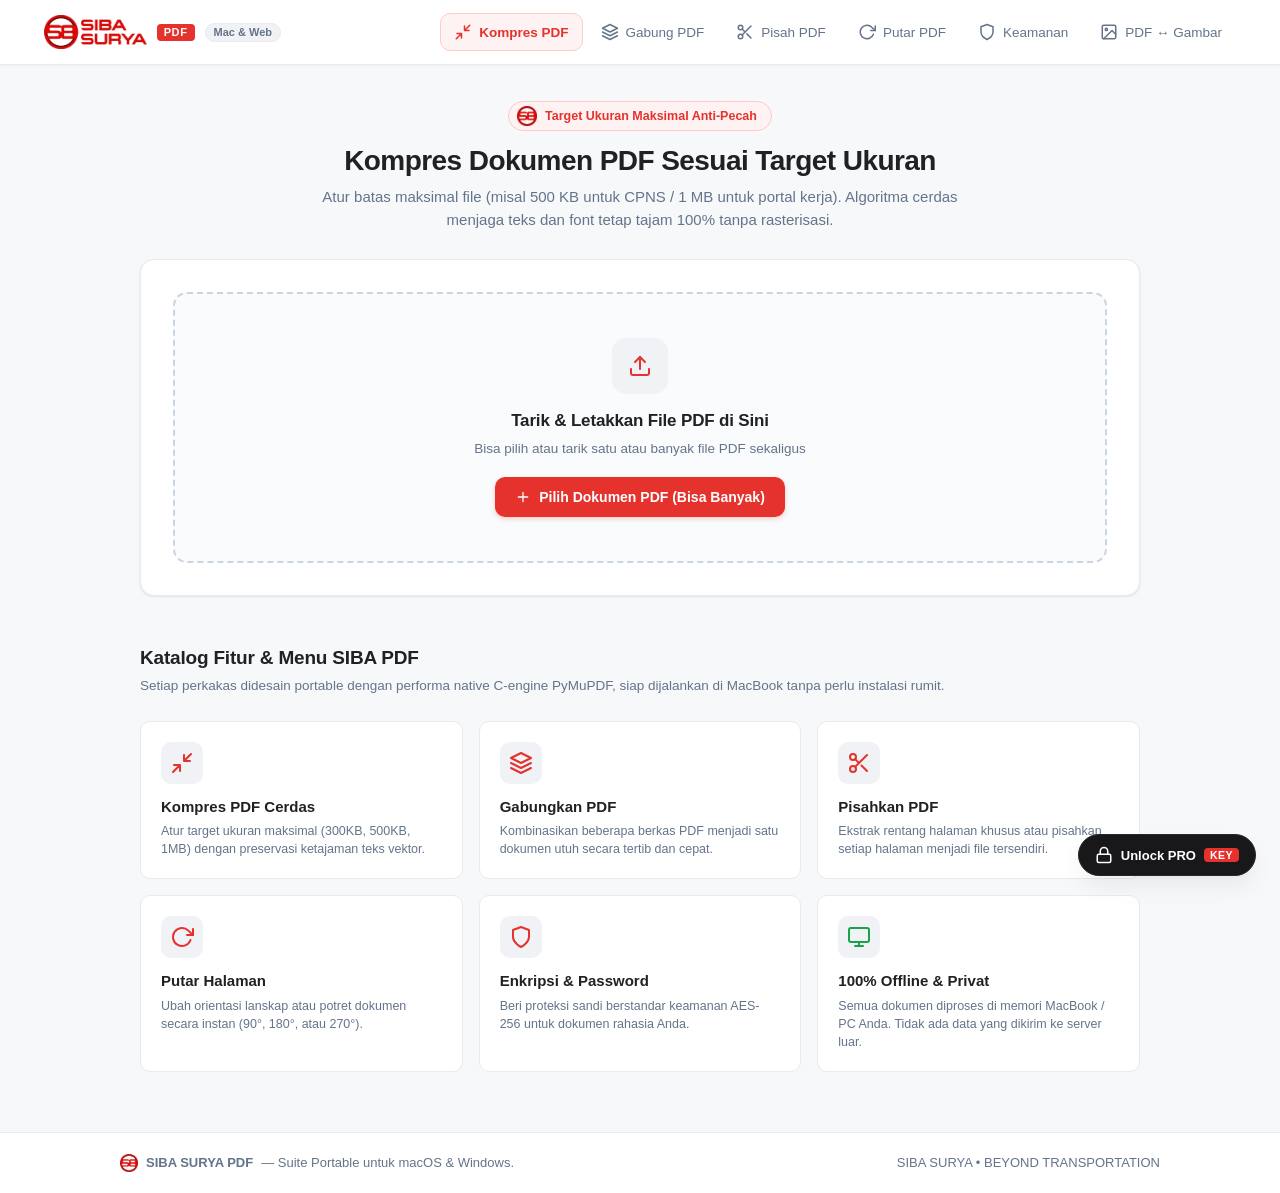
==== commit 392bfa43: "feat(compress): add batch/multiple PDF compression with automatic ZIP packaging" ====
--- a/index.html
+++ b/index.html
@@ -569,6 +569,12 @@
 
 .btn-reset-list:active {
   transform: translateY(0);
+}
+
+#compress-file-list, #merge-file-list {
+  max-height: 380px;
+  overflow-y: auto;
+  padding-right: 4px;
 }
 
 /* File Preview Strip */
@@ -3772,7 +3778,7 @@
       <div class="card-box">
         <!-- Drag & Drop Zone -->
         <div class="dropzone" id="compress-dropzone">
-          <input type="file" id="compress-file-input" accept=".pdf" style="display: none;">
+          <input type="file" id="compress-file-input" multiple accept=".pdf" style="display: none;">
           <div class="dropzone-icon-wrap">
             <svg class="ui-icon icon-xl" viewBox="0 0 24 24" fill="none" stroke="currentColor">
               <path d="M21 15v4a2 2 0 0 1-2 2H5a2 2 0 0 1-2-2v-4"></path>
@@ -3781,14 +3787,34 @@
             </svg>
           </div>
           <h3 class="dropzone-title">Tarik & Letakkan File PDF di Sini</h3>
-          <p class="dropzone-subtitle">atau klik tombol di bawah untuk memilih file dari MacBook / Komputer</p>
+          <p class="dropzone-subtitle">Bisa pilih atau tarik satu atau banyak file PDF sekaligus</p>
           <button type="button" class="btn-select-file">
             <svg class="ui-icon icon-sm" viewBox="0 0 24 24" fill="none" stroke="currentColor">
               <path d="M12 5v14M5 12h14" />
             </svg>
-            Pilih Dokumen PDF
+            Pilih Dokumen PDF (Bisa Banyak)
           </button>
         </div>
+
+        <!-- Header Daftar File & Tombol Reset List untuk Kompres -->
+        <div id="compress-list-header" class="file-list-header" style="display: none;">
+          <div class="file-list-header-left">
+            <span class="file-list-header-title">Daftar Dokumen PDF</span>
+            <span id="compress-file-count-badge" class="file-list-header-badge">0 File</span>
+          </div>
+          <button type="button" id="compress-btn-reset-all" class="btn-reset-list" title="Reset Semua File PDF (⌘ + ⌥ + ⌫)">
+            <svg class="ui-icon icon-xs" viewBox="0 0 24 24" fill="none" stroke="currentColor" stroke-width="2">
+              <polyline points="3 6 5 6 21 6"></polyline>
+              <path d="M19 6v14a2 2 0 0 1-2 2H7a2 2 0 0 1-2-2V6m3 0V4a2 2 0 0 1 2-2h4a2 2 0 0 1 2 2v2"></path>
+              <line x1="10" y1="11" x2="10" y2="17"></line>
+              <line x1="14" y1="11" x2="14" y2="17"></line>
+            </svg>
+            <span>Reset List</span>
+          </button>
+        </div>
+
+        <!-- Container Daftar File Kompres -->
+        <div id="compress-file-list" style="margin-bottom: 16px; display: none;"></div>
 
         <!-- Selected File Preview -->
         <div class="file-preview" id="compress-file-preview" style="display: none;">
@@ -5312,46 +5338,162 @@
   const compressProgressText = document.getElementById("compress-progress-text");
   const compressResult = document.getElementById("compress-result");
 
-  let selectedCompressFile = null;
+  const compressListHeader = document.getElementById("compress-list-header");
+  const compressFileCountBadge = document.getElementById("compress-file-count-badge");
+  const compressBtnResetAll = document.getElementById("compress-btn-reset-all");
+  const compressFileList = document.getElementById("compress-file-list");
+
+  let compressFiles = [];
   let currentCompressMode = "target_size"; // "target_size" | "preset"
   let currentPreset = "recommended";
 
-  function handleCompressFile(file) {
-    if (!file.name.toLowerCase().endsWith(".pdf")) {
+  function addCompressFiles(newFiles) {
+    if (!newFiles || newFiles.length === 0) return;
+    let addedCount = 0;
+    Array.from(newFiles).forEach(file => {
+      if (!file.name.toLowerCase().endsWith(".pdf")) return;
+      const exists = compressFiles.some(f => f.name === file.name && f.size === file.size);
+      if (!exists) {
+        compressFiles.push(file);
+        addedCount++;
+      }
+    });
+
+    if (compressFiles.length === 0) {
       alert("Silakan pilih dokumen dengan ekstensi .pdf");
       return;
     }
-    selectedCompressFile = file;
-    compressFileName.textContent = file.name;
-    compressFileSize.textContent = `Ukuran awal: ${formatBytes(file.size)}`;
+
+    renderCompressFileList();
+  }
+
+  function renderCompressFileList() {
+    if (compressFiles.length === 0) {
+      compressDropzone.style.display = "block";
+      if (compressListHeader) compressListHeader.style.display = "none";
+      if (compressFileList) {
+        compressFileList.innerHTML = "";
+        compressFileList.style.display = "none";
+      }
+      if (compressFilePreview) compressFilePreview.style.display = "none";
+      compressOptions.style.display = "none";
+      compressResult.style.display = "none";
+      compressProgress.style.display = "none";
+      if (compressFileInput) compressFileInput.value = "";
+      return;
+    }
 
     compressDropzone.style.display = "none";
-    compressFilePreview.style.display = "flex";
+    if (compressListHeader) {
+      compressListHeader.style.display = "flex";
+      if (compressFileCountBadge) {
+        compressFileCountBadge.textContent = `${compressFiles.length} File`;
+      }
+    }
+
+    if (compressFileList) {
+      compressFileList.innerHTML = "";
+      compressFileList.style.display = "block";
+
+      compressFiles.forEach((file, index) => {
+        const item = document.createElement("div");
+        item.className = "file-preview";
+        item.style.marginTop = "8px";
+        item.innerHTML = `
+          <div class="file-preview-left">
+            <div class="file-icon">
+              <svg class="ui-icon icon-md" viewBox="0 0 24 24" fill="none" stroke="currentColor">
+                <path d="M14 2H6a2 2 0 0 0-2 2v16a2 2 0 0 0 2 2h12a2 2 0 0 0 2-2V8z"></path>
+                <polyline points="14 2 14 8 20 8"></polyline>
+              </svg>
+            </div>
+            <div>
+              <div class="file-name">${compressFiles.length > 1 ? `${index + 1}. ` : ""}${file.name}</div>
+              <div class="file-size">${formatBytes(file.size)}</div>
+            </div>
+          </div>
+          <button type="button" class="btn-remove-file" title="Hapus file" data-idx="${index}">
+            <svg class="ui-icon icon-sm" viewBox="0 0 24 24" fill="none" stroke="currentColor">
+              <line x1="18" y1="6" x2="6" y2="18"></line>
+              <line x1="6" y1="6" x2="18" y2="18"></line>
+            </svg>
+          </button>
+        `;
+
+        item.querySelector(".btn-remove-file").addEventListener("click", (e) => {
+          e.stopPropagation();
+          compressFiles.splice(index, 1);
+          renderCompressFileList();
+        });
+
+        compressFileList.appendChild(item);
+      });
+    }
+
     compressOptions.style.display = "block";
     compressResult.style.display = "none";
 
-    // Suggest default target (500 KB or 60% of file size)
-    const fileKb = Math.round(file.size / 1024);
-    if (fileKb > 500) {
+    // Update Action Button Text
+    if (btnStartCompress) {
+      if (compressFiles.length > 1) {
+        btnStartCompress.innerHTML = `
+          <svg class="ui-icon icon-md" viewBox="0 0 24 24" fill="none" stroke="currentColor">
+            <path d="M21 16V8a2 2 0 0 0-1-1.73l-7-4a2 2 0 0 0-2 0l-7 4A2 2 0 0 0 3 8v8a2 2 0 0 0 1 1.73l7 4a2 2 0 0 0 2 0l7-4A2 2 0 0 0 21 16z"></path>
+            <polyline points="3.27 6.96 12 12.01 20.73 6.96"></polyline>
+            <line x1="12" y1="22.08" x2="12" y2="12"></line>
+          </svg>
+          Mulai Kompresi Semua PDF (${compressFiles.length} File ➔ ZIP)
+        `;
+      } else {
+        btnStartCompress.innerHTML = `
+          <svg class="ui-icon icon-md" viewBox="0 0 24 24" fill="none" stroke="currentColor">
+            <path d="M4 14h6m0 0v6m0-6L3 21"></path>
+            <path d="M20 10h-6m0 0V4m0 6l7-7"></path>
+          </svg>
+          Mulai Kompresi Anti-Pecah
+        `;
+      }
+    }
+
+    // Default target adjustment
+    const avgKb = Math.round(compressFiles.reduce((acc, f) => acc + f.size, 0) / compressFiles.length / 1024);
+    if (avgKb > 500) {
       setTargetKb(500);
     } else {
-      setTargetKb(Math.max(100, Math.round(fileKb * 0.6)));
-    }
-  }
+      setTargetKb(Math.max(100, Math.round(avgKb * 0.6)));
+    }
+  }
+
+  function resetCompressList() {
+    compressFiles = [];
+    if (compressFileInput) compressFileInput.value = "";
+    renderCompressFileList();
+  }
+
+  if (compressBtnResetAll) {
+    compressBtnResetAll.addEventListener("click", resetCompressList);
+  }
+  if (compressBtnRemove) {
+    compressBtnRemove.addEventListener("click", resetCompressList);
+  }
+
+  // Keyboard shortcut: Cmd + Option + Backspace (Mac) / Ctrl + Alt + Backspace (Windows) for section-compress
+  document.addEventListener("keydown", (e) => {
+    const compSec = document.getElementById("section-compress");
+    const isCompActive = compSec && (compSec.classList.contains("active") || compSec.style.display === "block" || !compSec.style.display);
+    if (!isCompActive) return;
+    if (document.activeElement && (document.activeElement.tagName === "INPUT" || document.activeElement.tagName === "TEXTAREA")) return;
+
+    if ((e.metaKey || e.ctrlKey) && e.altKey && (e.key === "Backspace" || e.key === "Delete")) {
+      e.preventDefault();
+      if (compressFiles.length > 0) {
+        resetCompressList();
+      }
+    }
+  });
 
   setupDropzone(compressDropzone, compressFileInput, (files) => {
-    if (files.length > 0) handleCompressFile(files[0]);
-  });
-
-  compressBtnRemove.addEventListener("click", (e) => {
-    e.stopPropagation();
-    selectedCompressFile = null;
-    compressFileInput.value = "";
-    compressDropzone.style.display = "block";
-    compressFilePreview.style.display = "none";
-    compressOptions.style.display = "none";
-    compressResult.style.display = "none";
-    compressProgress.style.display = "none";
+    if (files.length > 0) addCompressFiles(files);
   });
 
   // Switch Target vs Preset Mode
@@ -5413,14 +5555,18 @@
 
   // Start Compression (Hybrid: Server API with Client Fallback)
   btnStartCompress.addEventListener("click", async () => {
-    if (!selectedCompressFile) return;
+    if (compressFiles.length === 0) return;
 
     btnStartCompress.disabled = true;
     compressProgress.style.display = "block";
     compressResult.style.display = "none";
 
     const targetKb = parseInt(targetNumInput.value) || 500;
-    if (currentCompressMode === "target_size") {
+    const isMultiple = compressFiles.length > 1;
+
+    if (isMultiple) {
+      compressProgressText.textContent = `Mengompresi ${compressFiles.length} file PDF... (Format unduhan .ZIP)`;
+    } else if (currentCompressMode === "target_size") {
       compressProgressText.textContent = `Mengoptimasi dokumen ke target maksimal ${targetKb} KB...`;
     } else {
       compressProgressText.textContent = `Menjalankan kompresi preset '${currentPreset}'...`;
@@ -5430,7 +5576,8 @@
     let serverSuccess = false;
     try {
       const formData = new FormData();
-      formData.append("file", selectedCompressFile);
+      compressFiles.forEach(f => formData.append("files", f));
+      formData.append("file", compressFiles[0]);
       formData.append("mode", currentCompressMode);
       if (currentCompressMode === "target_size") {
         formData.append("target_kb", targetKb);
@@ -5459,11 +5606,58 @@
 
     // Client-side fallback engine (100% in-browser)
     try {
-      compressProgressText.textContent = "Memproses kompresi langsung di memori browser...";
-      const clientResult = await clientCompressPdf(selectedCompressFile, currentCompressMode, targetKb, currentPreset);
-      btnStartCompress.disabled = false;
-      compressProgress.style.display = "none";
-      displayCompressResult(clientResult);
+      if (!isMultiple) {
+        compressProgressText.textContent = "Memproses kompresi langsung di memori browser...";
+        const clientResult = await clientCompressPdf(compressFiles[0], currentCompressMode, targetKb, currentPreset);
+        btnStartCompress.disabled = false;
+        compressProgress.style.display = "none";
+        displayCompressResult(clientResult);
+      } else {
+        // Multiple files in-browser fallback using JSZip
+        if (typeof JSZip === "undefined") {
+          throw new Error("Library JSZip belum siap untuk membuat file ZIP di browser.");
+        }
+        const zip = new JSZip();
+        let totalOrig = 0;
+        let totalComp = 0;
+        let allMet = true;
+
+        for (let i = 0; i < compressFiles.length; i++) {
+          const f = compressFiles[i];
+          compressProgressText.textContent = `Mengompresi file ${i + 1} dari ${compressFiles.length}: ${f.name}...`;
+          const res = await clientCompressPdf(f, currentCompressMode, targetKb, currentPreset);
+          totalOrig += res.original_size;
+          totalComp += res.compressed_size;
+          if (!res.target_met) allMet = false;
+
+          let fileData = res.bytes;
+          if (!fileData) {
+            fileData = await fetch(res.download_url).then(r => r.arrayBuffer());
+          }
+          zip.file(res.filename || `compressed_${f.name}`, fileData);
+        }
+
+        compressProgressText.textContent = "Mengemas file-file hasil kompresi ke format ZIP...";
+        const zipBlob = await zip.generateAsync({ type: "blob" });
+        const zipUrl = URL.createObjectURL(zipBlob);
+        const zipSize = zipBlob.size;
+        const reductionPct = Math.max(0, Math.round(((totalOrig - zipSize) / Math.max(1, totalOrig)) * 100));
+
+        btnStartCompress.disabled = false;
+        compressProgress.style.display = "none";
+        displayCompressResult({
+          success: true,
+          is_zip: true,
+          total_files: compressFiles.length,
+          original_size: totalOrig,
+          compressed_size: zipSize,
+          reduction_pct: reductionPct,
+          target_met: allMet,
+          note: `Berhasil mengompres ${compressFiles.length} file PDF menjadi 1 file ZIP.`,
+          download_url: zipUrl,
+          filename: "compressed_pdfs.zip"
+        });
+      }
     } catch (clientErr) {
       btnStartCompress.disabled = false;
       compressProgress.style.display = "none";
@@ -5474,7 +5668,10 @@
   function displayCompressResult(data) {
     compressResult.style.display = "block";
     const statusBadge = document.getElementById("res-status-badge");
-    if (data.target_met) {
+    if (data.is_zip) {
+      statusBadge.className = "result-badge-status badge-success";
+      statusBadge.innerHTML = `<svg class="ui-icon icon-sm" viewBox="0 0 24 24" fill="none" stroke="currentColor"><polyline points="20 6 9 17 4 12"></polyline></svg> Batch Kompresi Selesai (ZIP)`;
+    } else if (data.target_met) {
       statusBadge.className = "result-badge-status badge-success";
       statusBadge.innerHTML = `<svg class="ui-icon icon-sm" viewBox="0 0 24 24" fill="none" stroke="currentColor"><polyline points="20 6 9 17 4 12"></polyline></svg> Target Tercapai!`;
     } else {
@@ -5485,20 +5682,42 @@
     document.getElementById("res-orig-size").textContent = formatBytes(data.original_size);
     document.getElementById("res-comp-size").textContent = formatBytes(data.compressed_size);
     document.getElementById("res-saved-pct").textContent = `-${data.reduction_pct}%`;
-    document.getElementById("res-note").textContent = data.note || "Target ukuran berhasil dioptimasi dengan preservasi teks tajam.";
+    document.getElementById("res-note").textContent = data.note || (data.is_zip ? `Semua ${data.total_files} file PDF berhasil dikompresi ke arsip ZIP.` : "Target ukuran berhasil dioptimasi dengan preservasi teks tajam.");
 
     const btnDownload = document.getElementById("res-btn-download");
     btnDownload.href = data.download_url;
     btnDownload.download = data.filename;
+    if (data.is_zip) {
+      btnDownload.innerHTML = `
+        <svg class="ui-icon icon-md" viewBox="0 0 24 24" fill="none" stroke="currentColor">
+          <path d="M21 15v4a2 2 0 0 1-2 2H5a2 2 0 0 1-2-2v-4"></path>
+          <polyline points="7 10 12 15 17 10"></polyline>
+          <line x1="12" y1="15" x2="12" y2="3"></line>
+        </svg>
+        Unduh Arsip ZIP (${data.total_files} PDF)
+      `;
+    } else {
+      btnDownload.innerHTML = `
+        <svg class="ui-icon icon-md" viewBox="0 0 24 24" fill="none" stroke="currentColor">
+          <path d="M21 15v4a2 2 0 0 1-2 2H5a2 2 0 0 1-2-2v-4"></path>
+          <polyline points="7 10 12 15 17 10"></polyline>
+          <line x1="12" y1="15" x2="12" y2="3"></line>
+        </svg>
+        Unduh PDF Hasil Kompresi
+      `;
+    }
 
     // Auto-trigger instant download on successful compression
-    triggerAutoDownload(data.download_url, data.filename, `Kompresi PDF selesai (${formatBytes(data.compressed_size)}, hemat ${data.reduction_pct}%).`);
+    const msg = data.is_zip
+      ? `Kompresi ${data.total_files} file PDF selesai (${formatBytes(data.compressed_size)}, hemat ${data.reduction_pct}%). File ZIP diunduh otomatis.`
+      : `Kompresi PDF selesai (${formatBytes(data.compressed_size)}, hemat ${data.reduction_pct}%). File PDF diunduh otomatis.`;
+    triggerAutoDownload(data.download_url, data.filename, msg);
 
     compressResult.scrollIntoView({ behavior: "smooth" });
   }
 
   document.getElementById("res-btn-reset").addEventListener("click", () => {
-    compressBtnRemove.click();
+    resetCompressList();
   });
 
   // Client-side PDF Compressor Engine (Adaptive Binary Search Optimizer)
@@ -5529,7 +5748,8 @@
           target_met: true,
           note: `Target terpenuhi 100% lossless via Object Streams & pembersihan struktur (${formatBytes(useBytes.byteLength)}).`,
           download_url: URL.createObjectURL(blob),
-          filename: `compressed_${file.name}`
+          filename: `compressed_${file.name}`,
+          bytes: useBytes
         };
       }
     } catch (cleanErr) {}
@@ -5616,7 +5836,8 @@
         ? `Ukuran berkurang dari ${formatBytes(origSize)} menjadi ${formatBytes(compSize)} (hemat ${reductionPct}%).`
         : `Kompresi preset '${preset}' selesai dengan penghematan ${reductionPct}%.`,
       download_url: downloadUrl,
-      filename: `compressed_${file.name}`
+      filename: `compressed_${file.name}`,
+      bytes: finalBytes
     };
   }
 
